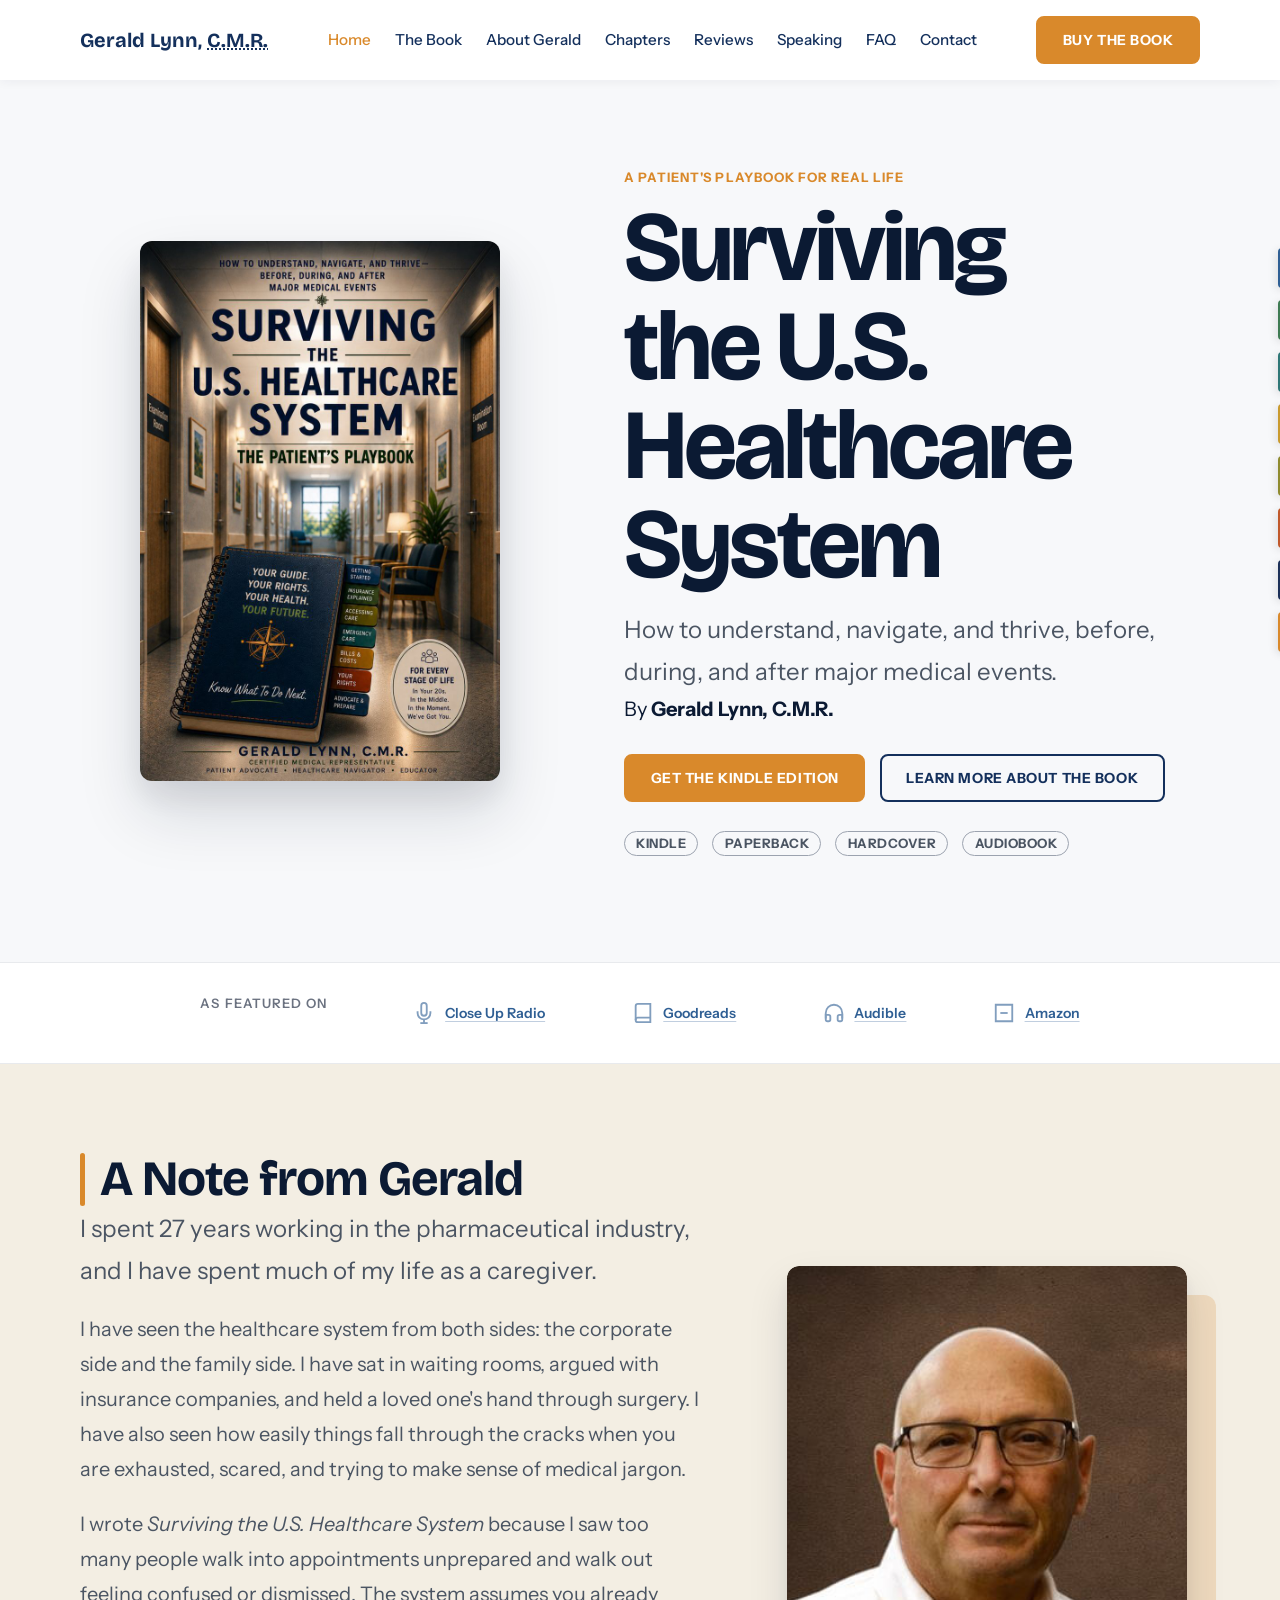
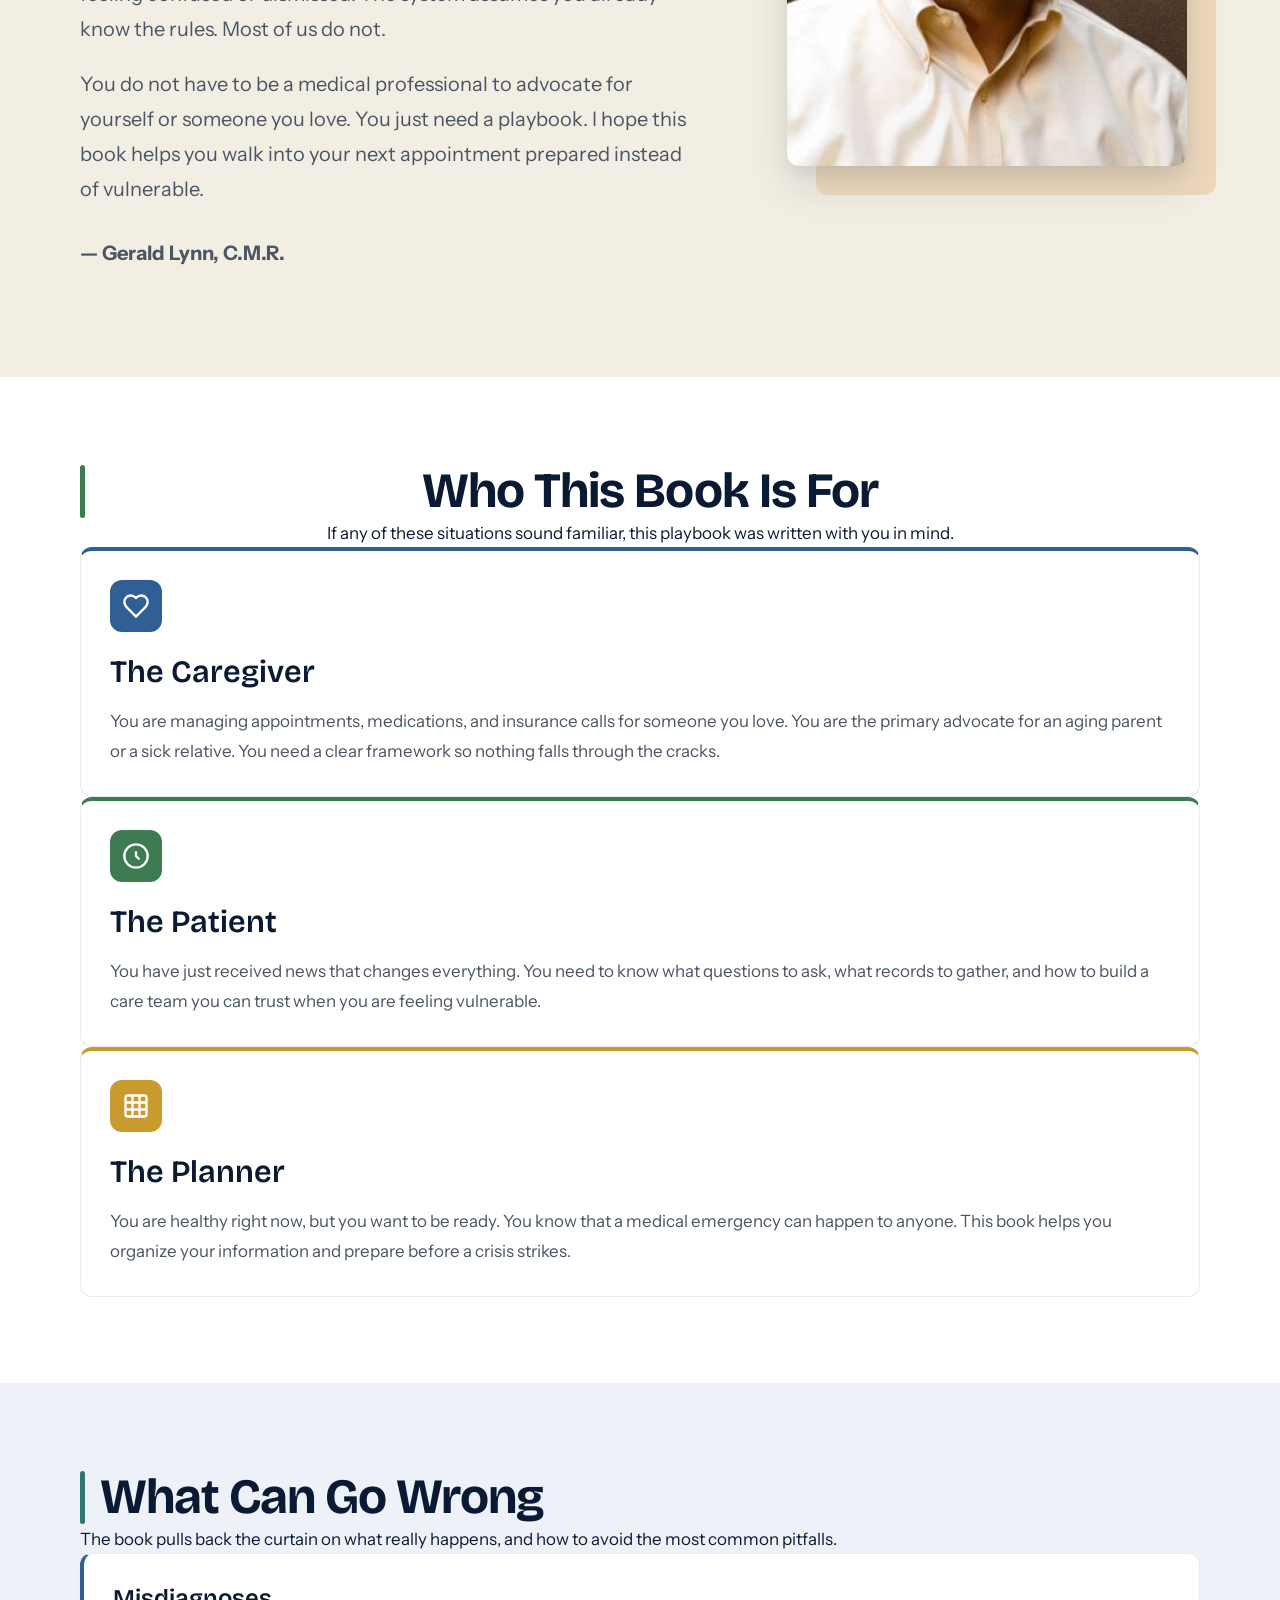
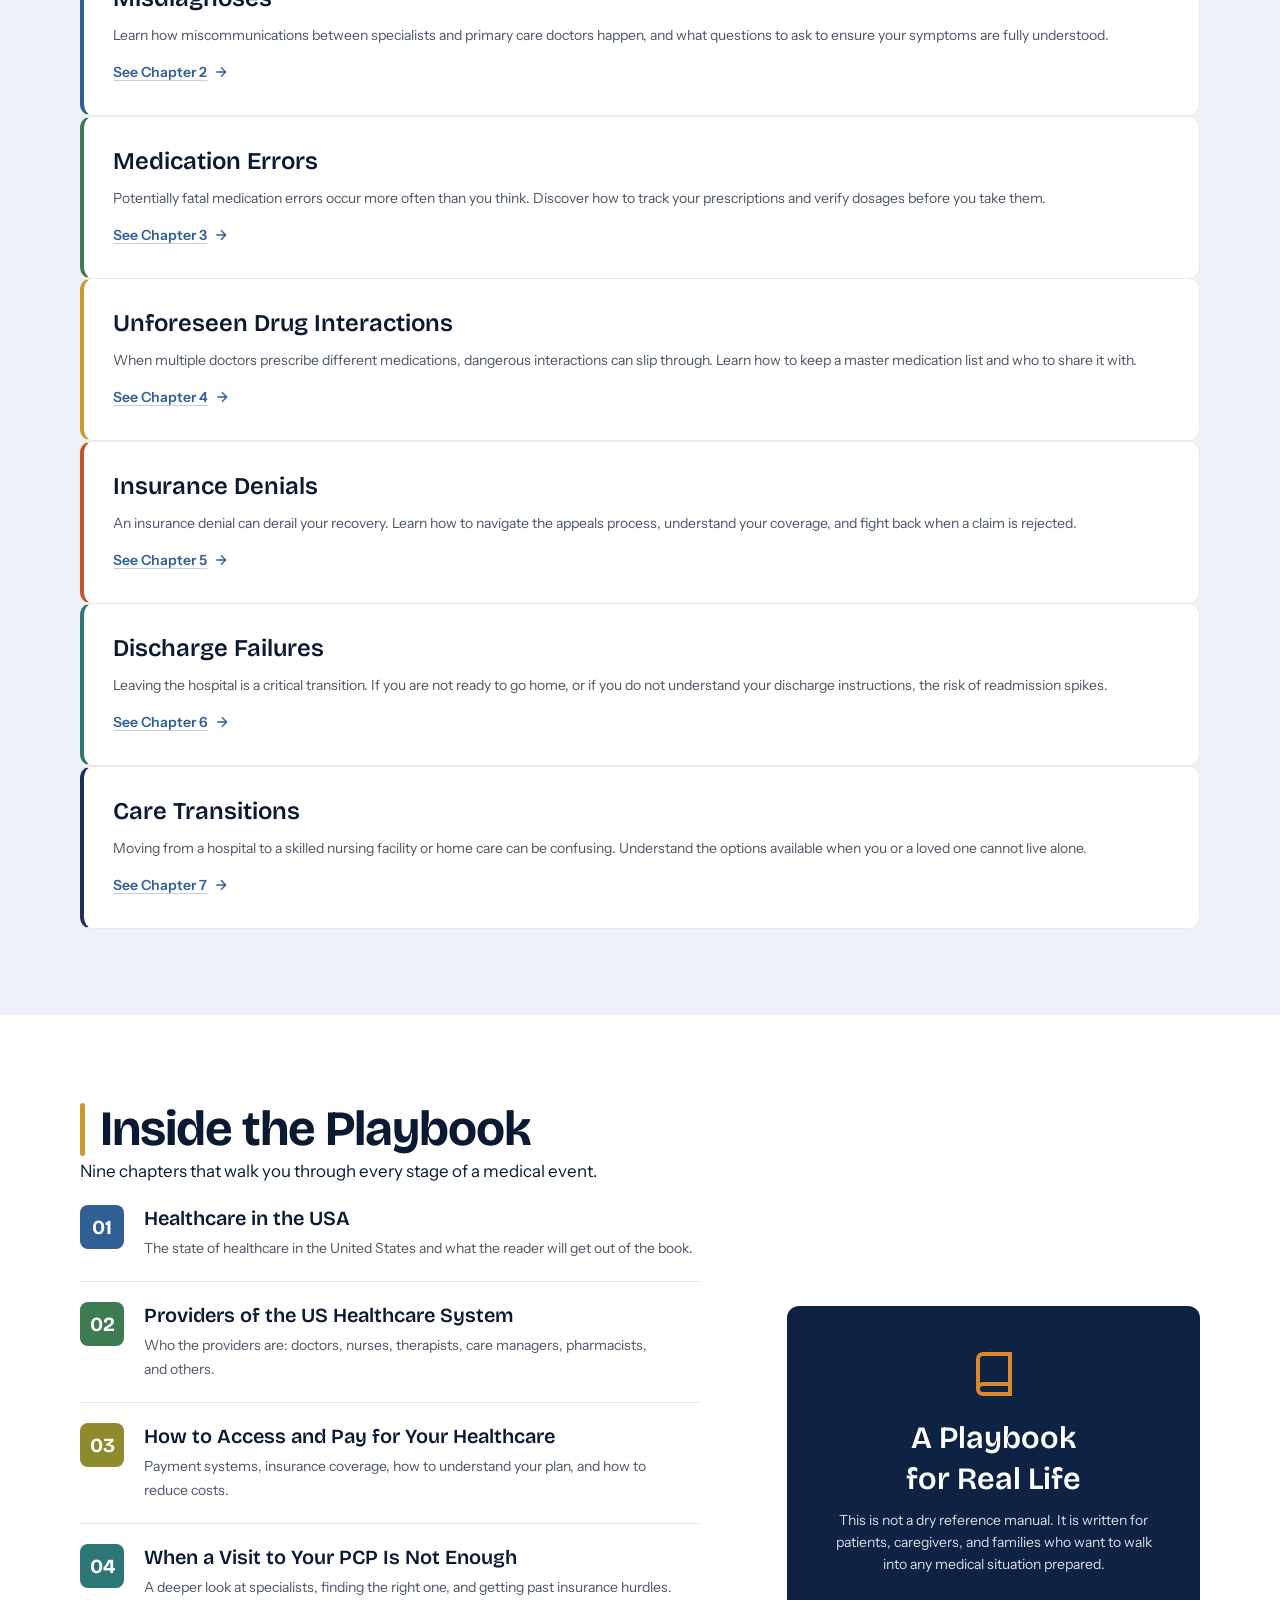
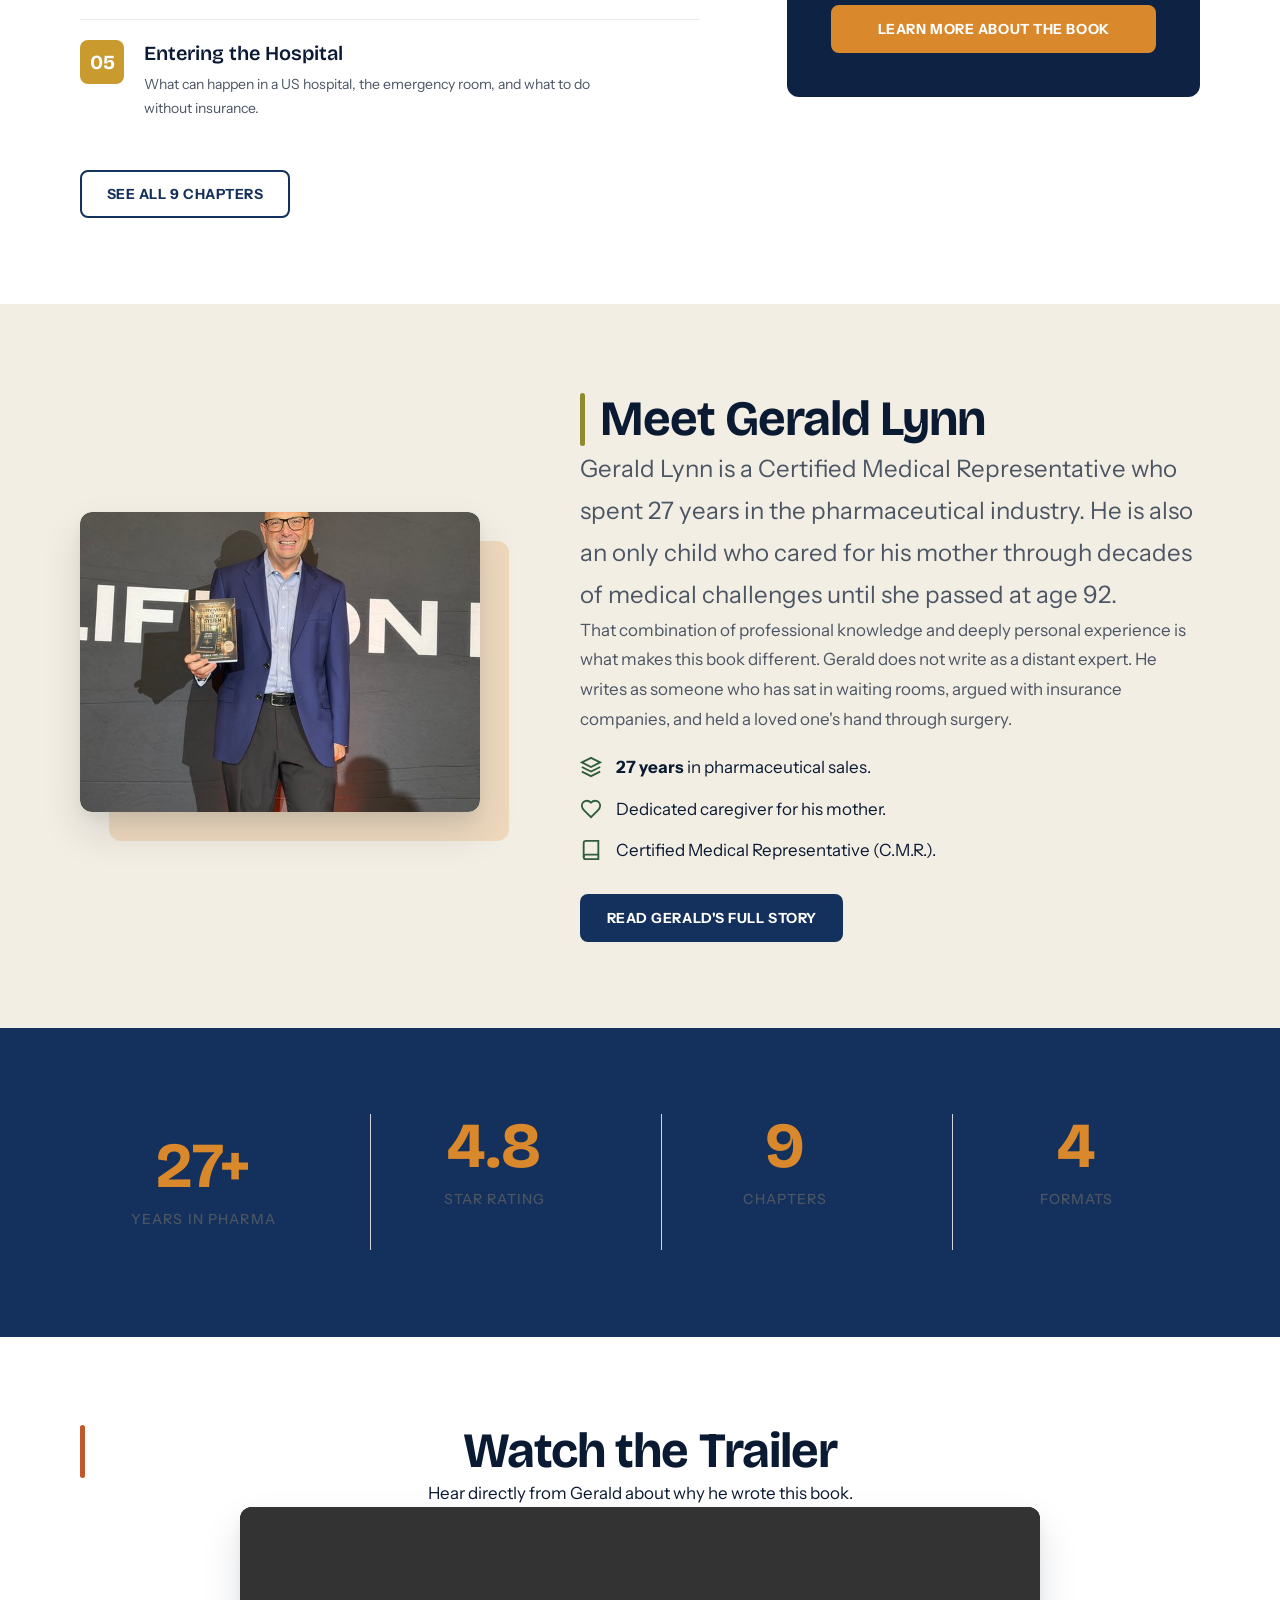
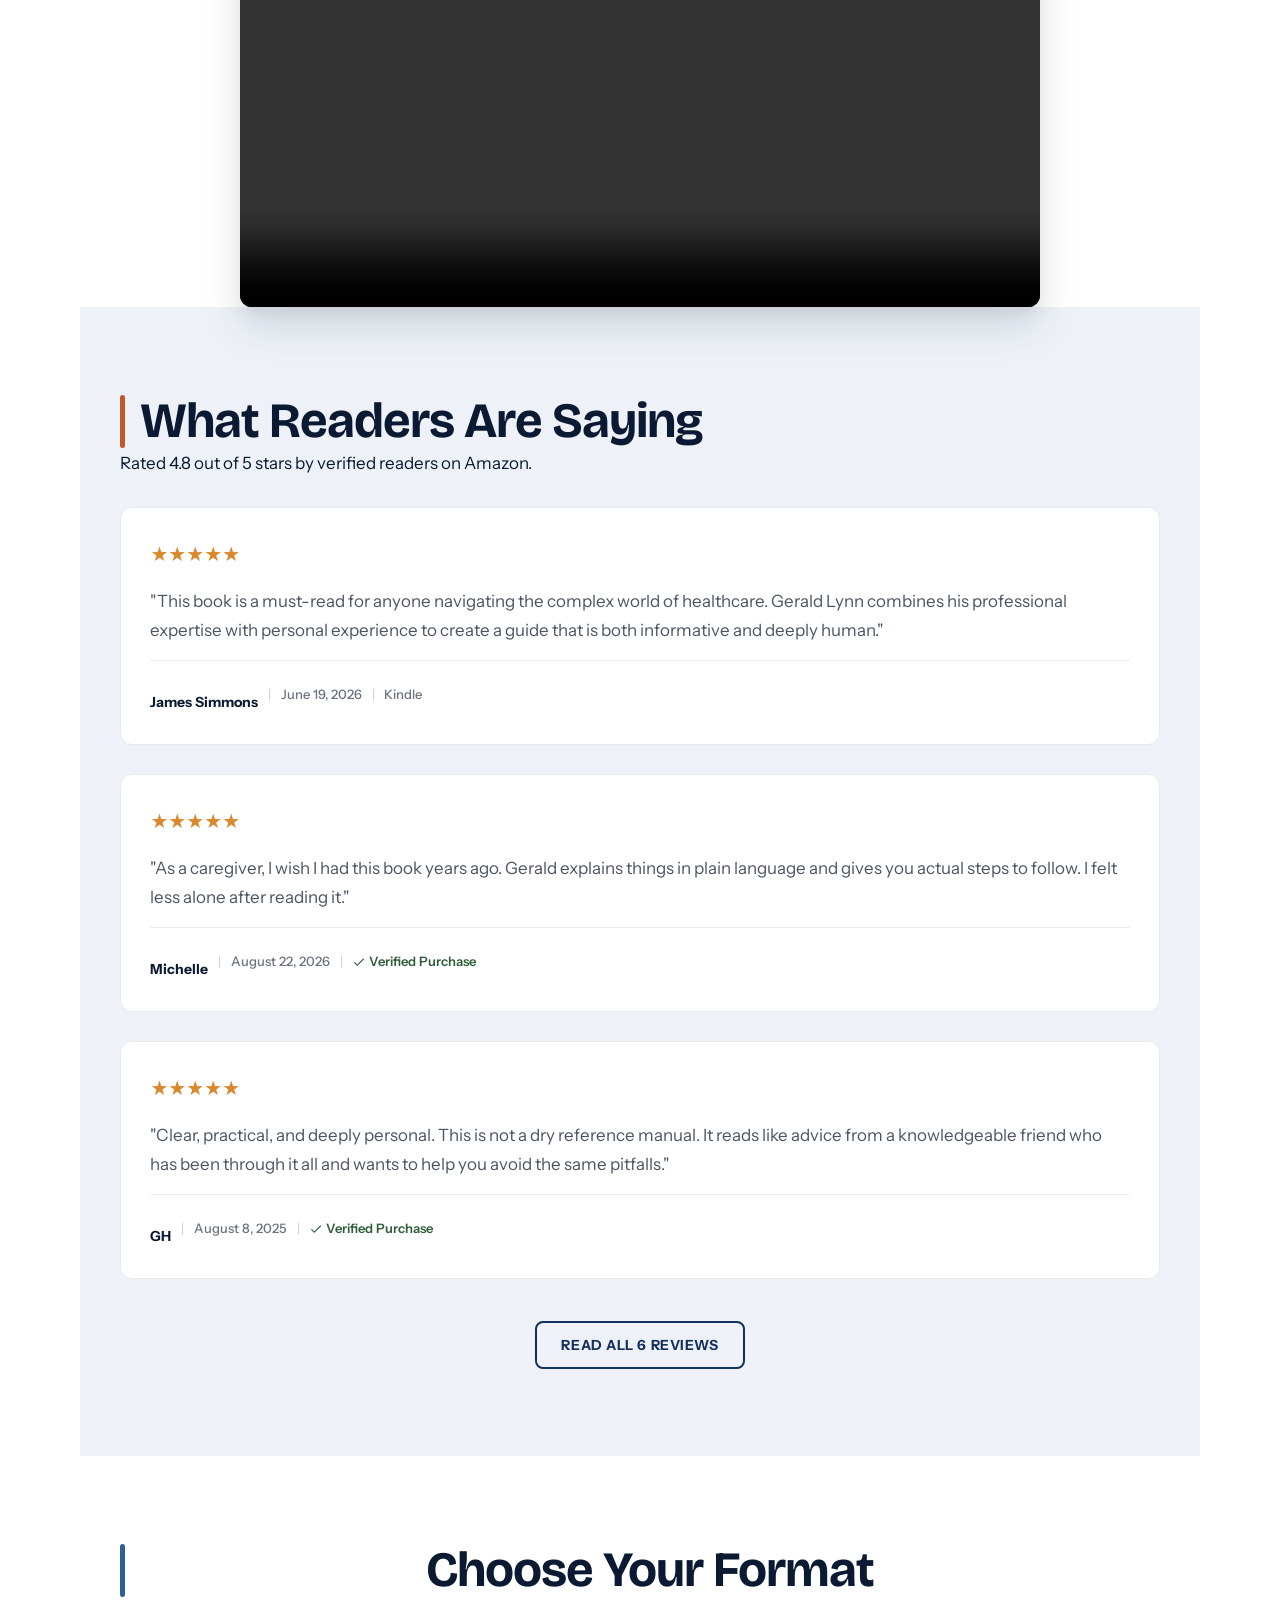
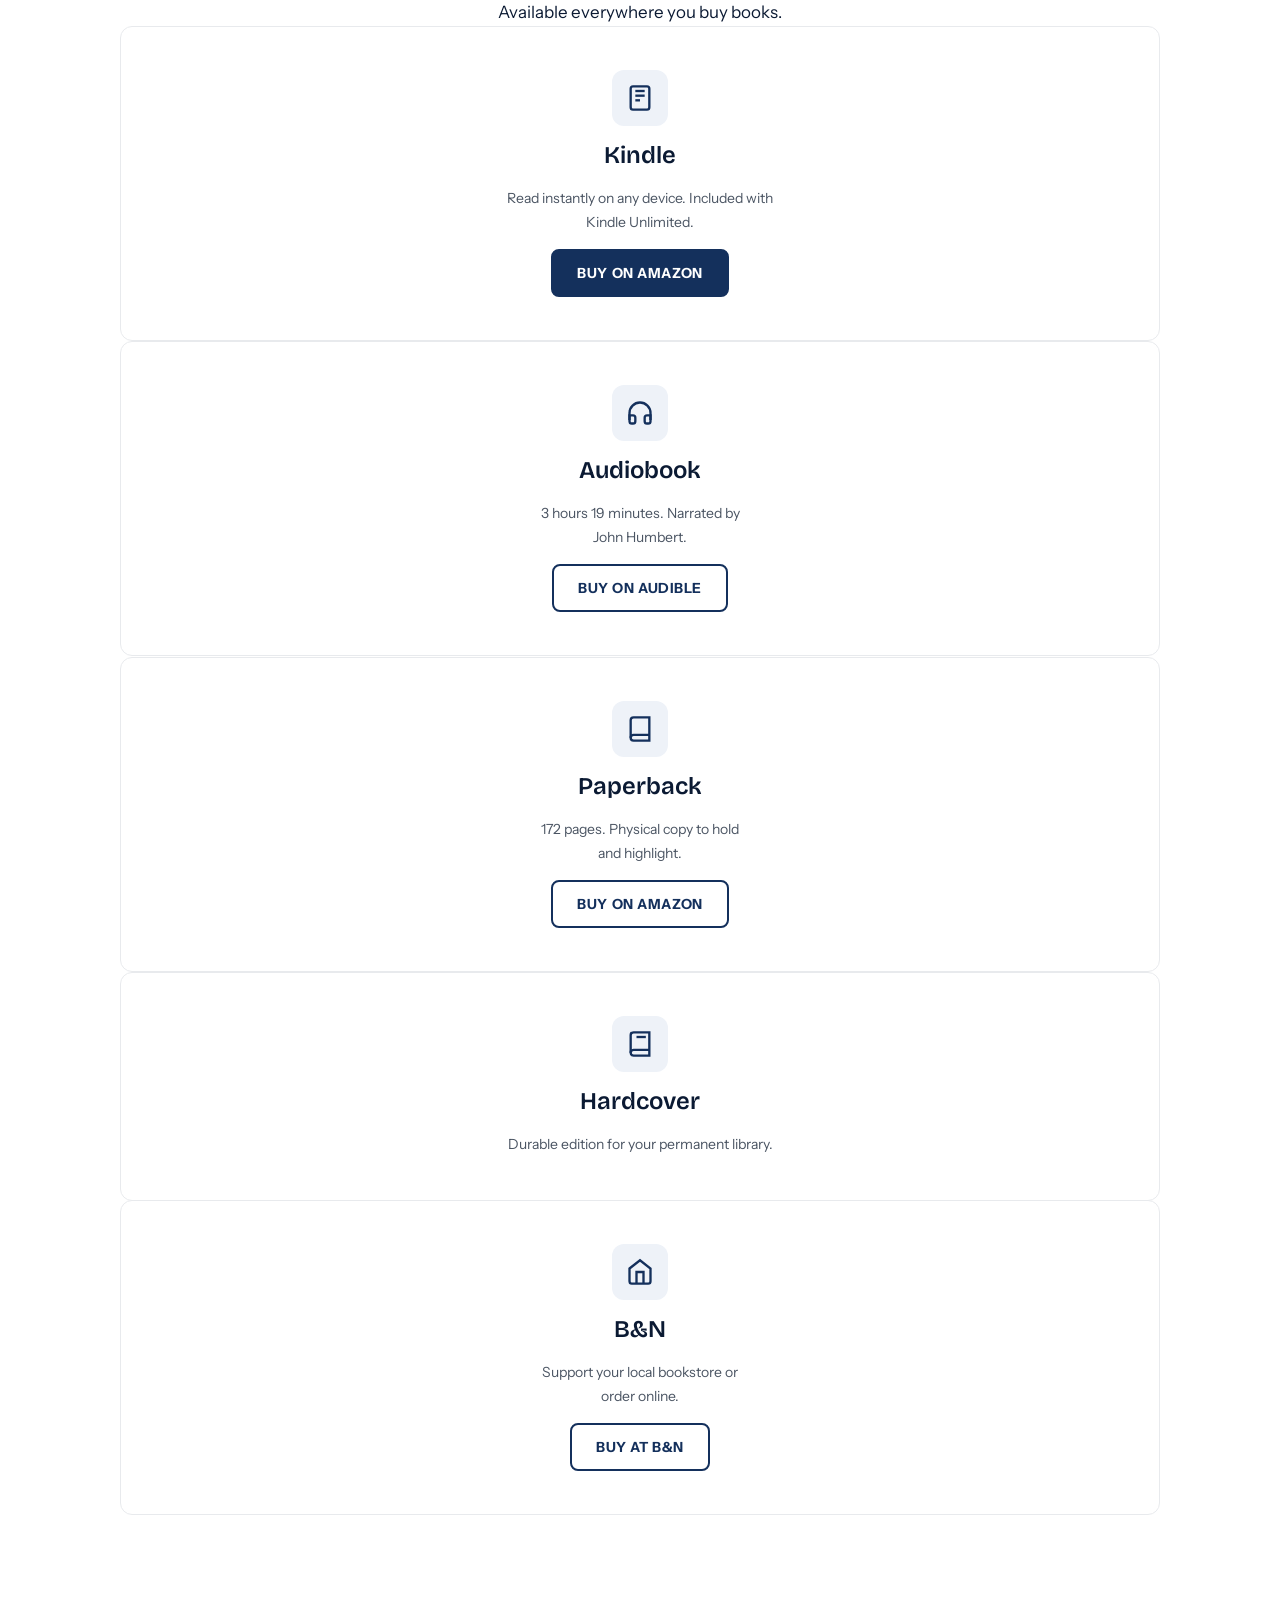
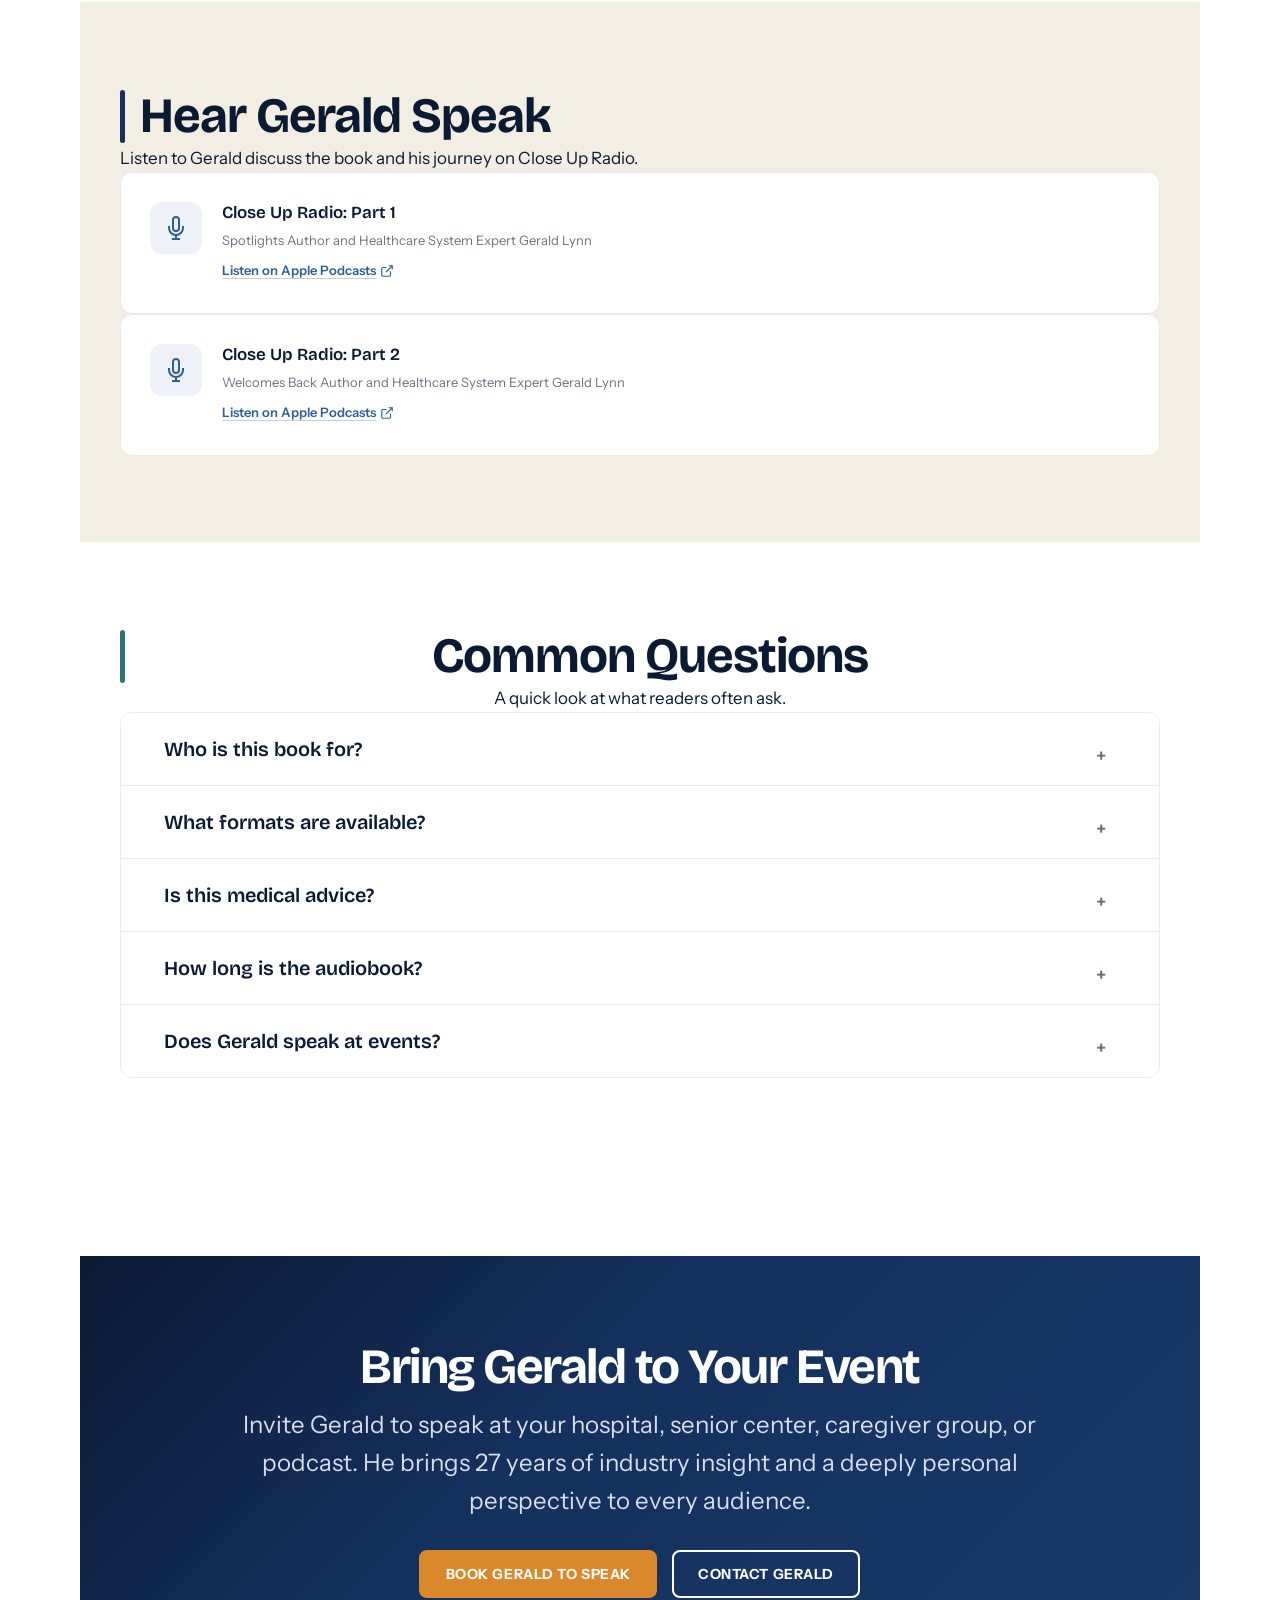
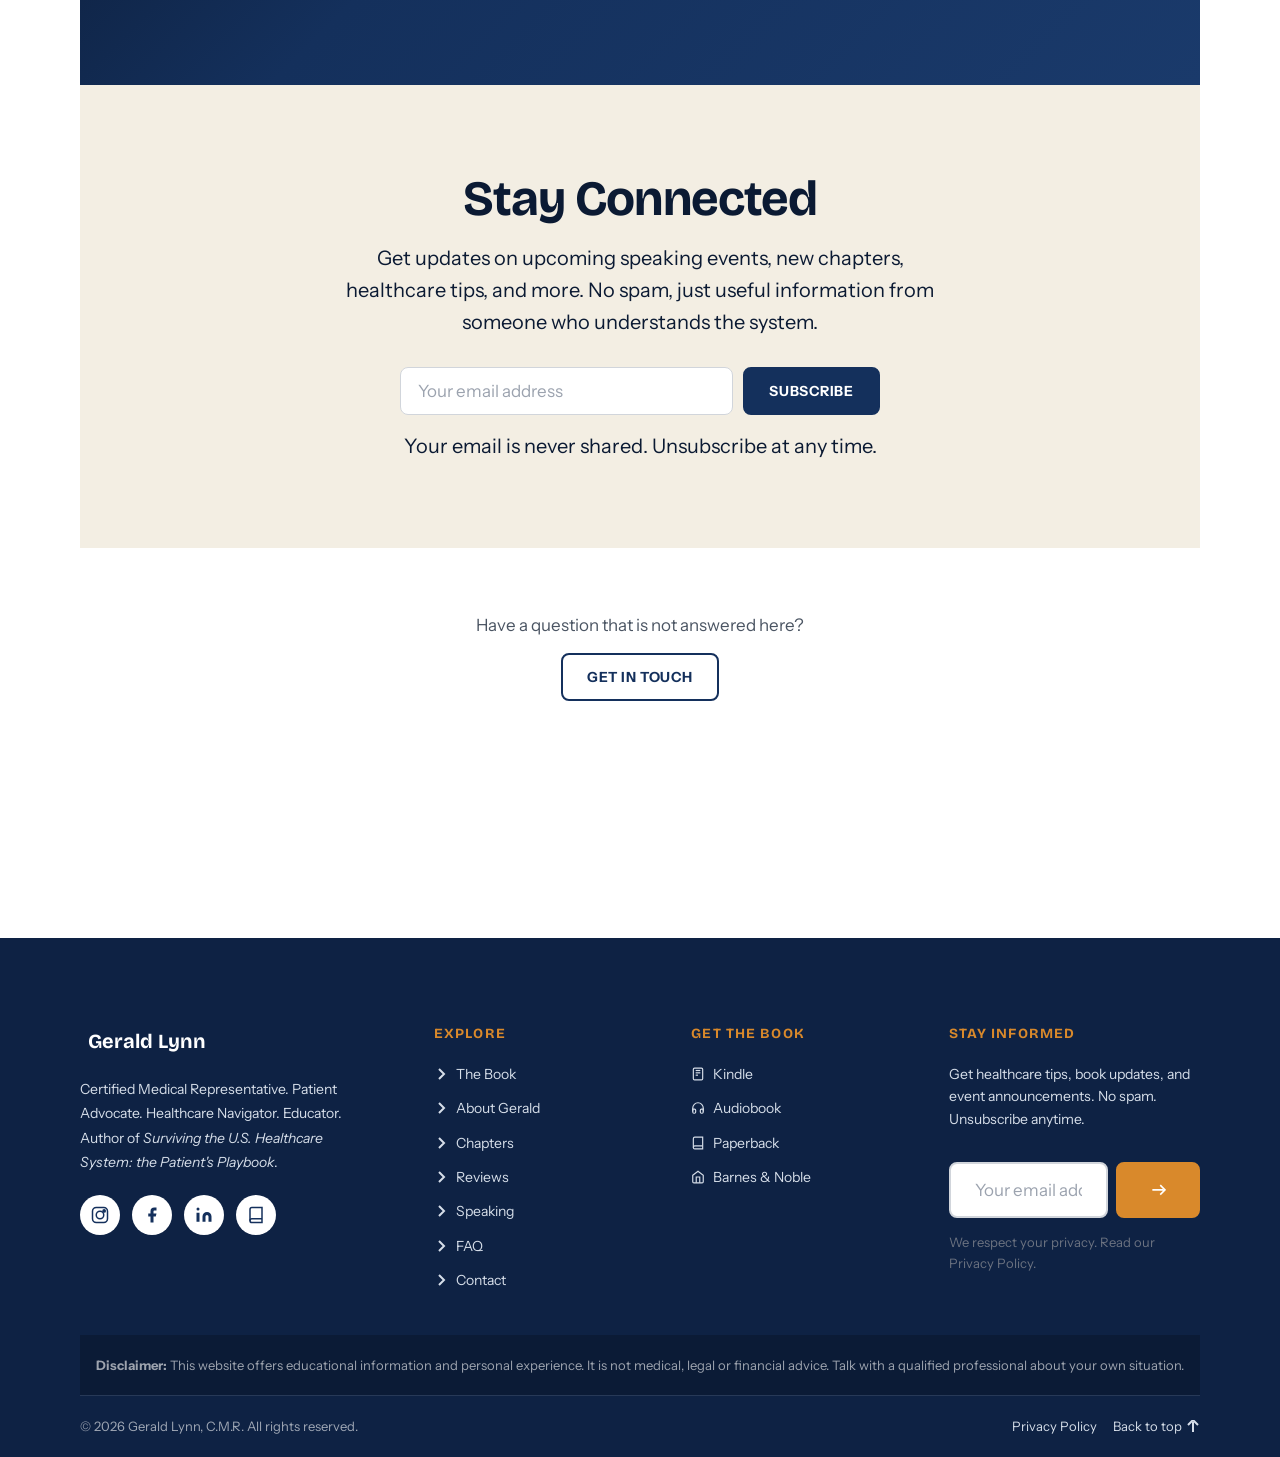
==== index.html @ d7d0b66f "Add files via upload" ====
<!DOCTYPE html>
<html lang="en" dir="ltr">
<head>
  <!-- ==================================================================
       Gerald Lynn, C.M.R. — Author Homepage
       Surviving the U.S. Healthcare System: the Patient's Playbook
       ================================================================== -->
  <meta charset="UTF-8">
  <meta name="viewport" content="width=device-width, initial-scale=1.0">
  <meta http-equiv="X-UA-Compatible" content="IE=edge">

  <!-- Primary Meta -->
  <title>Gerald Lynn, C.M.R. | Author of Surviving the U.S. Healthcare System</title>
  <meta name="description" content="Gerald Lynn draws on 27 years in pharmaceutical sales and a lifetime of caregiving to help patients and families understand, navigate, and thrive within the U.S. healthcare system.">
  <meta name="author" content="Gerald Lynn, C.M.R.">
  <meta name="robots" content="index, follow">
  <link rel="canonical" href="https://authorgeraldlynn.com/">

  <!-- Open Graph -->
  <meta property="og:type" content="website">
  <meta property="og:title" content="Gerald Lynn, C.M.R. | Author of Surviving the U.S. Healthcare System">
  <meta property="og:description" content="A patient's playbook for understanding, navigating, and thriving before, during, and after major medical events.">
  <meta property="og:url" content="https://authorgeraldlynn.com/">
  <meta property="og:site_name" content="Gerald Lynn, C.M.R.">
  <!-- TODO: Replace with actual OG image once Gerald provides one -->
  <meta property="og:image" content="https://authorgeraldlynn.com/assets/images/book-cover-front-800w.jpg">
  <meta property="og:image:width" content="800">
  <meta property="og:image:height" content="1200">
  <meta property="og:locale" content="en_US">

  <!-- Twitter Card -->
  <meta name="twitter:card" content="summary_large_image">
  <meta name="twitter:title" content="Gerald Lynn, C.M.R. | Surviving the U.S. Healthcare System">
  <meta name="twitter:description" content="A patient's playbook for understanding, navigating, and thriving before, during, and after major medical events.">
  <!-- TODO: Replace with actual Twitter image -->
  <meta name="twitter:image" content="https://authorgeraldlynn.com/assets/images/book-cover-front-800w.jpg">

  <!-- Favicon (TODO: Gerald to provide favicon files) -->
  <link rel="icon" href="/favicon.ico" sizes="any">
  <link rel="icon" href="/favicon.svg" type="image/svg+xml">
  <link rel="apple-touch-icon" href="/apple-touch-icon.png">

  <!-- Preconnect for Google Fonts -->
  <link rel="preconnect" href="https://fonts.googleapis.com">
  <link rel="preconnect" href="https://fonts.gstatic.com" crossorigin>

  <!-- Google Fonts: Bricolage Grotesque (headings) + Instrument Sans (body) -->
  <link
    href="https://fonts.googleapis.com/css2?family=Bricolage+Grotesque:wght@600;700&family=Instrument+Sans:wght@400;500;700&display=swap"
    rel="stylesheet"
  >

  <!-- Stylesheets -->
  <link rel="stylesheet" href="css/style.css">
  <link rel="stylesheet" href="css/header.css">
  <link rel="stylesheet" href="css/footer.css">
  <link rel="stylesheet" href="css/responsive.css">

  <!-- JSON-LD: Person -->
  <script type="application/ld+json">
  {
    "@context": "https://schema.org",
    "@type": "Person",
    "name": "Gerald Lynn",
    "honorificSuffix": "C.M.R.",
    "jobTitle": "Author and Certified Medical Representative",
    "description": "Gerald Lynn spent 27 years in pharmaceutical sales and served as the sole caregiver for his mother until she passed at age 92. He is the author of Surviving the U.S. Healthcare System: the Patient's Playbook.",
    "url": "https://authorgeraldlynn.com/",
    "sameAs": [
      "https://www.instagram.com/geraldlynn.author/",
      "https://www.facebook.com/p/Gerald-Lynn-61577333356109/",
      "https://www.linkedin.com/in/gerald-lynn-c-m-r-1866a930",
      "https://www.goodreads.com/author/show/60993565.Gerald_Lynn_C_M_R_"
    ]
  }
  </script>

  <!-- JSON-LD: Book -->
  <script type="application/ld+json">
  {
    "@context": "https://schema.org",
    "@type": "Book",
    "name": "Surviving the U.S. Healthcare System: the Patient's Playbook",
    "subtitle": "How to understand, navigate, and thrive, before, during, and after major medical events",
    "author": {
      "@type": "Person",
      "name": "Gerald Lynn, C.M.R."
    },
    "datePublished": "2025-10-23",
    "numberOfPages": 172,
    "bookFormat": [
      "https://schema.org/EBook",
      "https://schema.org/Paperback",
      "https://schema.org/Hardcover",
      "https://schema.org/AudiobookFormat"
    ],
    "publisher": {
      "@type": "Organization",
      "name": "Independently Published"
    },
    "inLanguage": "en-US",
    "url": "https://authorgeraldlynn.com/",
    "image": "https://authorgeraldlynn.com/assets/images/book-cover-front-800w.jpg",
    "offers": [
      {
        "@type": "Offer",
        "name": "Kindle Edition",
        "url": "https://www.amazon.com/dp/B0FXCZVW2J",
        "availability": "https://schema.org/InStock"
      },
      {
        "@type": "Offer",
        "name": "Paperback",
        "url": "https://www.amazon.com/dp/B0FXDBZVSS",
        "availability": "https://schema.org/InStock"
      },
      {
        "@type": "Offer",
        "name": "Audiobook",
        "url": "https://www.audible.com/pd/Surviving-the-US-Healthcare-System-Audiobook/B0GWP8TRR7",
        "availability": "https://schema.org/InStock"
      }
    ]
  }
  </script>
</head>

<body class="page-home">

  <!-- Skip to main content (accessibility) -->
  <a href="#main-content" class="skip-link">Skip to main content</a>

  <!-- Reading progress bar (hidden on home by default, but ready) -->
  <div class="reading-progress" aria-hidden="true"></div>

  <!-- ================================================================
       ANNOUNCEMENT BAR
       ================================================================ -->
  <div class="announcement-bar" role="banner">
    <div class="announcement-bar__inner">
      <span class="announcement-bar__badge">New</span>
      <span>The audiobook is here — 3 hours 19 minutes, narrated by John Humbert.</span>
      <a href="https://www.audible.com/pd/Surviving-the-US-Healthcare-System-Audiobook/B0GWP8TRR7" target="_blank" rel="noopener noreferrer">Listen on Audible</a>
      <span class="announcement-bar__badge" style="background-color: var(--tab-teal);">KU</span>
      <span>Also available on Kindle Unlimited.</span>
    </div>
    <button class="announcement-bar__close" aria-label="Dismiss announcement" type="button">
      <svg width="14" height="14" viewBox="0 0 14 14" fill="none" stroke="currentColor" stroke-width="2"><line x1="1" y1="1" x2="13" y2="13"/><line x1="13" y1="1" x2="1" y2="13"/></svg>
    </button>
  </div>

  <!-- ================================================================
       SITE HEADER (ROOT PAGE)
       ================================================================ -->
  <header class="site-header" role="banner">
    <div class="header__inner">

      <!-- Logo / Wordmark -->
      <a href="/" class="header__logo" aria-label="Gerald Lynn, C.M.R., homepage">
        <!-- TODO: Replace with actual logo image when Gerald provides one -->
        <span class="header__wordmark">Gerald Lynn, <abbr title="Certified Medical Representative">C.M.R.</abbr></span>
      </a>

      <!-- Main Navigation -->
      <nav class="nav" aria-label="Main navigation">
        <button class="nav__toggle" aria-expanded="false" aria-controls="nav-menu" aria-label="Open navigation menu" type="button">
          <span class="nav__toggle-bar"></span>
          <span class="nav__toggle-bar"></span>
          <span class="nav__toggle-bar"></span>
        </button>

        <ul class="nav__list" id="nav-menu" role="list">
          <li class="nav__item"><a href="/" class="nav__link nav__link--active" aria-current="page">Home</a></li>
          <li class="nav__item"><a href="about/" class="nav__link">The Book</a></li>
          <li class="nav__item"><a href="author/" class="nav__link">About Gerald</a></li>
          <li class="nav__item"><a href="chapters/" class="nav__link">Chapters</a></li>
          <li class="nav__item"><a href="reviews/" class="nav__link">Reviews</a></li>
          <li class="nav__item"><a href="speaking/" class="nav__link">Speaking</a></li>
          <li class="nav__item"><a href="faq/" class="nav__link">FAQ</a></li>
          <li class="nav__item"><a href="contact/" class="nav__link">Contact</a></li>
        </ul>
      </nav>

      <!-- Buy CTA (always visible in header) -->
      <a href="https://www.amazon.com/dp/B0FXCZVW2J" class="btn btn--gold btn--sm header__cta" data-config="kindleUrl">
        Buy the Book
      </a>

    </div>
  </header>

  <!-- Mobile Menu Overlay -->
  <div class="mobile-menu-overlay" aria-hidden="true"></div>

  <!-- Mobile Menu Panel -->
  <nav class="mobile-menu" id="mobile-menu" aria-label="Mobile navigation" aria-hidden="true">
    <div class="mobile-menu__header">
      <span class="mobile-menu__logo">Gerald Lynn</span>
      <button class="mobile-menu__close" aria-label="Close menu">
        <svg viewBox="0 0 24 24" width="24" height="24"><line x1="4" y1="4" x2="20" y2="20" stroke="currentColor" stroke-width="2"/><line x1="20" y1="4" x2="4" y2="20" stroke="currentColor" stroke-width="2"/></svg>
      </button>
    </div>
    <div class="mobile-menu__nav">
      <a href="/" class="mobile-nav-link">
        <span class="mobile-nav-link__dot" style="background-color: var(--tab-blue);" aria-hidden="true"></span> Home
      </a>
      <a href="about/" class="mobile-nav-link">
        <span class="mobile-nav-link__dot" style="background-color: var(--tab-green);" aria-hidden="true"></span> The Book
      </a>
      <a href="author/" class="mobile-nav-link">
        <span class="mobile-nav-link__dot" style="background-color: var(--tab-olive);" aria-hidden="true"></span> About Gerald
      </a>
      <a href="chapters/" class="mobile-nav-link">
        <span class="mobile-nav-link__dot" style="background-color: var(--tab-teal);" aria-hidden="true"></span> Chapters
      </a>
      <a href="reviews/" class="mobile-nav-link">
        <span class="mobile-nav-link__dot" style="background-color: var(--tab-mustard);" aria-hidden="true"></span> Reviews
      </a>
      <a href="speaking/" class="mobile-nav-link">
        <span class="mobile-nav-link__dot" style="background-color: var(--tab-orange);" aria-hidden="true"></span> Speaking
      </a>
      <a href="faq/" class="mobile-nav-link">
        <span class="mobile-nav-link__dot" style="background-color: var(--tab-navy);" aria-hidden="true"></span> FAQ
      </a>
      <a href="contact/" class="mobile-nav-link">
        <span class="mobile-nav-link__dot" style="background-color: var(--gold);" aria-hidden="true"></span> Contact
      </a>
    </div>
    <div class="mobile-menu__cta">
      <a href="https://www.amazon.com/dp/B0FXCZVW2J" class="btn btn--gold" style="width: 100%;">Buy the Book</a>
    </div>
    <div class="mobile-menu__social">
      <a href="https://www.instagram.com/geraldlynn.author/" target="_blank" rel="noopener noreferrer" class="social-icon" aria-label="Instagram">
        <svg viewBox="0 0 24 24" fill="none" stroke="currentColor" stroke-width="2"><rect x="2" y="2" width="20" height="20" rx="5"/><circle cx="12" cy="12" r="5"/><circle cx="17.5" cy="6.5" r="1.5" fill="currentColor"/></svg>
      </a>
      <a href="https://www.facebook.com/p/Gerald-Lynn-61577333356109/" target="_blank" rel="noopener noreferrer" class="social-icon" aria-label="Facebook">
        <svg viewBox="0 0 24 24" fill="currentColor"><path d="M18 2h-3a5 5 0 0 0-5 5v3H7v4h3v8h4v-8h3l1-4h-4V7a1 1 0 0 1 1-1h3z"/></svg>
      </a>
      <a href="https://www.linkedin.com/in/gerald-lynn-c-m-r-1866a930" target="_blank" rel="noopener noreferrer" class="social-icon" aria-label="LinkedIn">
        <svg viewBox="0 0 24 24" fill="currentColor"><path d="M16 8a6 6 0 0 1 6 6v7h-4v-7a2 2 0 0 0-4 0v7h-4v-7a6 6 0 0 1 6-6z"/><rect x="2" y="9" width="4" height="12"/><circle cx="4" cy="4" r="2"/></svg>
      </a>
      <a href="https://www.goodreads.com/author/show/60993565.Gerald_Lynn_C_M_R_" target="_blank" rel="noopener noreferrer" class="social-icon" aria-label="Goodreads">
        <svg viewBox="0 0 24 24" fill="none" stroke="currentColor" stroke-width="2"><path d="M4 19.5A2.5 2.5 0 0 1 6.5 17H20"/><path d="M6.5 2H20v20H6.5A2.5 2.5 0 0 1 4 19.5v-15A2.5 2.5 0 0 1 6.5 2z"/></svg>
      </a>
    </div>
    <div class="mobile-menu__footer">
      <p>&copy; <span class="js-year">2025</span> Gerald Lynn. All rights reserved.</p>
    </div>
  </nav>

  <!-- Tab Rail (desktop only, right edge) -->
  <div class="tab-rail" aria-label="Page sections" role="navigation">
    <a href="#hero" class="tab-rail__item is-active">
      <span class="tab-rail__label">Welcome</span>
      <span class="tab-rail__tab tab-rail__tab--blue" aria-hidden="true"></span>
    </a>
    <a href="#who-its-for" class="tab-rail__item">
      <span class="tab-rail__label">Who It's For</span>
      <span class="tab-rail__tab tab-rail__tab--green" aria-hidden="true"></span>
    </a>
    <a href="#what-can-go-wrong" class="tab-rail__item">
      <span class="tab-rail__label">What Can Go Wrong</span>
      <span class="tab-rail__tab tab-rail__tab--teal" aria-hidden="true"></span>
    </a>
    <a href="#inside-the-playbook" class="tab-rail__item">
      <span class="tab-rail__label">Chapters</span>
      <span class="tab-rail__tab tab-rail__tab--mustard" aria-hidden="true"></span>
    </a>
    <a href="#about-gerald" class="tab-rail__item">
      <span class="tab-rail__label">About Gerald</span>
      <span class="tab-rail__tab tab-rail__tab--olive" aria-hidden="true"></span>
    </a>
    <a href="#reviews" class="tab-rail__item">
      <span class="tab-rail__label">Reviews</span>
      <span class="tab-rail__tab tab-rail__tab--orange" aria-hidden="true"></span>
    </a>
    <a href="#formats" class="tab-rail__item">
      <span class="tab-rail__label">Buy</span>
      <span class="tab-rail__tab tab-rail__tab--navy" aria-hidden="true"></span>
    </a>
    <a href="#newsletter" class="tab-rail__item">
      <span class="tab-rail__label">Subscribe</span>
      <span class="tab-rail__tab tab-rail__tab--gold" aria-hidden="true"></span>
    </a>
  </div>

  <!-- ================================================================
       MAIN CONTENT
       ================================================================ -->
  <main id="main-content" tabindex="-1">

    <!-- ==============================================================
         SECTION 1: HERO
         ============================================================== -->
    <section class="hero" id="hero" aria-labelledby="hero-heading">
      <div class="container hero__inner">
        
        <!-- Book Cover -->
        <div class="hero__book reveal" data-load-order="1">
          <img
            src="/assets/images/book-cover-front-800w.jpg"
            alt="Cover of Surviving the U.S. Healthcare System: the Patient's Playbook by Gerald Lynn, C.M.R."
            width="800"
            height="1200"
            loading="eager"
            class="book-cover hero__cover-img"
            fetchpriority="high"
          >
        </div>

        <!-- Hero Text -->
        <div class="hero__text reveal" data-load-order="2">
          <p class="overline">A Patient's Playbook for Real Life</p>
          <h1 id="hero-heading" class="display hero__title">
            Surviving the U.S. Healthcare System
          </h1>
          <p class="subtitle hero__subtitle">
            How to understand, navigate, and thrive, before, during, and after major medical events.
          </p>
          <p class="hero__byline">
            By <strong>Gerald Lynn, C.M.R.</strong>
          </p>

          <!-- Hero CTAs -->
          <div class="btn-group hero__actions">
            <a href="https://www.amazon.com/dp/B0FXCZVW2J" class="btn btn--gold btn--lg btn-magnetic" data-config="kindleUrl">
              Get the Kindle Edition
            </a>
            <a href="about/" class="btn btn--outline btn--lg">
              Learn More About the Book
            </a>
          </div>

          <!-- Format badges -->
          <ul class="hero__formats" aria-label="Available formats">
            <li class="badge badge-outline">Kindle</li>
            <li class="badge badge-outline">Paperback</li>
            <li class="badge badge-outline">Hardcover</li>
            <li class="badge badge-outline">Audiobook</li>
          </ul>
        </div>

      </div>
    </section>

    <!-- ==============================================================
         SECTION 2: SOCIAL PROOF / TRUST STRIP
         ============================================================== -->
    <section class="trust-strip" aria-label="Featured on">
      <div class="container trust-strip__inner">
        <span class="trust-strip__label">As featured on</span>
        <a href="https://podcasts.apple.com/us/podcast/part-1-close-up-radio-spotlights-author-and/id1785721253?i=1000750425249" target="_blank" rel="noopener noreferrer" class="trust-strip__item">
          <svg viewBox="0 0 24 24" fill="none" stroke="currentColor" stroke-width="2"><path d="M12 1a3 3 0 0 0-3 3v8a3 3 0 0 0 6 0V4a3 3 0 0 0-3-3z"/><path d="M19 10v2a7 7 0 0 1-14 0v-2"/><line x1="12" y1="19" x2="12" y2="23"/><line x1="8" y1="23" x2="16" y2="23"/></svg>
          Close Up Radio
        </a>
        <a href="https://www.goodreads.com/author/show/60993565.Gerald_Lynn_C_M_R_" target="_blank" rel="noopener noreferrer" class="trust-strip__item">
          <svg viewBox="0 0 24 24" fill="none" stroke="currentColor" stroke-width="2"><path d="M4 19.5A2.5 2.5 0 0 1 6.5 17H20"/><path d="M6.5 2H20v20H6.5A2.5 2.5 0 0 1 4 19.5v-15A2.5 2.5 0 0 1 6.5 2z"/></svg>
          Goodreads
        </a>
        <a href="https://www.audible.com/pd/Surviving-the-US-Healthcare-System-Audiobook/B0GWP8TRR7" target="_blank" rel="noopener noreferrer" class="trust-strip__item">
          <svg viewBox="0 0 24 24" fill="none" stroke="currentColor" stroke-width="2"><path d="M3 18v-6a9 9 0 0 1 18 0v6"/><path d="M21 19a2 2 0 0 1-2 2h-1a2 2 0 0 1-2-2v-3a2 2 0 0 1 2-2h3v5z"/><path d="M3 19a2 2 0 0 0 2 2h1a2 2 0 0 0 2-2v-3a2 2 0 0 0-2-2H3v5z"/></svg>
          Audible
        </a>
        <a href="https://www.amazon.com/dp/B0FXCZVW2J" target="_blank" rel="noopener noreferrer" class="trust-strip__item">
          <svg viewBox="0 0 24 24" fill="none" stroke="currentColor" stroke-width="2"><path d="M3 3h18v18H3z"/><path d="M8 12h8"/></svg>
          Amazon
        </a>
      </div>
    </section>

    <!-- ==============================================================
         SECTION 3: WELCOME LETTER
         ============================================================== -->
    <section class="section section--cream" id="welcome" aria-labelledby="welcome-heading">
      <div class="container">
        <div class="grid-60-40">
          
          <div class="reveal reveal-left">
            <div class="tab-heading tab-heading--gold">
              <h2 id="welcome-heading" class="section__title">A Note from Gerald</h2>
            </div>
            
            <div class="prose">
              <!--  -->
              <p class="lead">I spent 27 years working in the pharmaceutical industry, and I have spent much of my life as a caregiver.</p>
              <p>I have seen the healthcare system from both sides: the corporate side and the family side. I have sat in waiting rooms, argued with insurance companies, and held a loved one's hand through surgery. I have also seen how easily things fall through the cracks when you are exhausted, scared, and trying to make sense of medical jargon.</p>
              <p>I wrote <em>Surviving the U.S. Healthcare System</em> because I saw too many people walk into appointments unprepared and walk out feeling confused or dismissed. The system assumes you already know the rules. Most of us do not.</p>
              <p>You do not have to be a medical professional to advocate for yourself or someone you love. You just need a playbook. I hope this book helps you walk into your next appointment prepared instead of vulnerable.</p>
              <p style="margin-top: var(--sp-lg); font-weight: 700;">— Gerald Lynn, C.M.R.</p>
              <p style="font-size: var(--fs-sm); color: var(--text-muted); font-style: italic; margin-top: var(--sp-md);">
                
              </p>
            </div>
          </div>

          <div class="reveal reveal-right">
            <div class="img-frame img-frame--right">
              <div class="img-frame__accent"></div>
              <div class="img-frame__image">
                <img src="/assets/images/gerald-lynn-studio-portrait-400w.jpg" alt="Gerald Lynn, C.M.R." loading="lazy" width="400" height="500" style="aspect-ratio: 4/5; object-fit: cover;">
              </div>
            </div>
          </div>

        </div>
      </div>
    </section>

    <!-- ==============================================================
         SECTION 4: WHO THIS BOOK IS FOR
         ============================================================== -->
    <section class="section" id="who-its-for" aria-labelledby="audience-heading">
      <div class="container">
        
        <div class="section__header text-center reveal">
          <div class="tab-heading tab-heading--green" style="justify-content: center;">
            <h2 id="audience-heading" class="section__title">Who This Book Is For</h2>
          </div>
          <p class="section__subtitle">If any of these situations sound familiar, this playbook was written with you in mind.</p>
        </div>

        <div class="grid-3" data-stagger-children>
          
          <!-- Card 1 -->
          <div class="card card-tab card-tab--blue reveal" data-stagger="0">
            <div class="card-body">
              <div class="feature-card__icon" style="background-color: var(--tab-blue);">
                <svg viewBox="0 0 24 24" fill="none" stroke="currentColor" stroke-width="2"><path d="M19 14c1.49-1.46 3-3.21 3-5.5A5.5 5.5 0 0 0 16.5 3c-1.76 0-3 .5-4.5 2-1.5-1.5-2.74-2-4.5-2A5.5 5.5 0 0 0 2 8.5c0 2.3 1.5 4.05 3 5.5l7 7Z"/></svg>
              </div>
              <h3 class="h4" style="margin-bottom: var(--sp-sm);">The Caregiver</h3>
              <p class="text-secondary" style="line-height: var(--lh-relaxed);">
                You are managing appointments, medications, and insurance calls for someone you love. You are the primary advocate for an aging parent or a sick relative. You need a clear framework so nothing falls through the cracks.
              </p>
            </div>
          </div>

          <!-- Card 2 -->
          <div class="card card-tab card-tab--green reveal" data-stagger="1">
            <div class="card-body">
              <div class="feature-card__icon" style="background-color: var(--tab-green);">
                <svg viewBox="0 0 24 24" fill="none" stroke="currentColor" stroke-width="2"><circle cx="12" cy="12" r="10"/><path d="M12 8v4l3 3"/></svg>
              </div>
              <h3 class="h4" style="margin-bottom: var(--sp-sm);">The Patient</h3>
              <p class="text-secondary" style="line-height: var(--lh-relaxed);">
                You have just received news that changes everything. You need to know what questions to ask, what records to gather, and how to build a care team you can trust when you are feeling vulnerable.
              </p>
            </div>
          </div>

          <!-- Card 3 -->
          <div class="card card-tab card-tab--mustard reveal" data-stagger="2">
            <div class="card-body">
              <div class="feature-card__icon" style="background-color: var(--tab-mustard);">
                <svg viewBox="0 0 24 24" fill="none" stroke="currentColor" stroke-width="2"><rect x="3" y="3" width="18" height="18" rx="2"/><path d="M9 3v18M15 3v18M3 9h18M3 15h18"/></svg>
              </div>
              <h3 class="h4" style="margin-bottom: var(--sp-sm);">The Planner</h3>
              <p class="text-secondary" style="line-height: var(--lh-relaxed);">
                You are healthy right now, but you want to be ready. You know that a medical emergency can happen to anyone. This book helps you organize your information and prepare before a crisis strikes.
              </p>
            </div>
          </div>

        </div>
      </div>
    </section>

    <!-- ==============================================================
         SECTION 5: WHAT CAN GO WRONG
         ============================================================== -->
    <section class="section section--ice" id="what-can-go-wrong" aria-labelledby="wrong-heading">
      <div class="container">
        
        <div class="section__header reveal">
          <div class="tab-heading tab-heading--teal">
            <h2 id="wrong-heading" class="section__title">What Can Go Wrong</h2>
          </div>
          <p class="section__subtitle">The book pulls back the curtain on what really happens, and how to avoid the most common pitfalls.</p>
        </div>

        <div class="grid-2" data-stagger-children>
          
          <div class="panel reveal" data-stagger="0" style="border-left: 4px solid var(--tab-blue);">
            <h3 class="h5" style="margin-bottom: var(--sp-xs);">Misdiagnoses</h3>
            <p class="text-sm text-secondary">Learn how miscommunications between specialists and primary care doctors happen, and what questions to ask to ensure your symptoms are fully understood.</p>
            <a href="chapters/#chapter-2" class="arrow-link" style="margin-top: var(--sp-sm);">See Chapter 2 <svg viewBox="0 0 24 24" fill="none" stroke="currentColor" stroke-width="2"><path d="M5 12h14M12 5l7 7-7 7"/></svg></a>
          </div>

          <div class="panel reveal" data-stagger="1" style="border-left: 4px solid var(--tab-green);">
            <h3 class="h5" style="margin-bottom: var(--sp-xs);">Medication Errors</h3>
            <p class="text-sm text-secondary">Potentially fatal medication errors occur more often than you think. Discover how to track your prescriptions and verify dosages before you take them.</p>
            <a href="chapters/#chapter-3" class="arrow-link" style="margin-top: var(--sp-sm);">See Chapter 3 <svg viewBox="0 0 24 24" fill="none" stroke="currentColor" stroke-width="2"><path d="M5 12h14M12 5l7 7-7 7"/></svg></a>
          </div>

          <div class="panel reveal" data-stagger="2" style="border-left: 4px solid var(--tab-mustard);">
            <h3 class="h5" style="margin-bottom: var(--sp-xs);">Unforeseen Drug Interactions</h3>
            <p class="text-sm text-secondary">When multiple doctors prescribe different medications, dangerous interactions can slip through. Learn how to keep a master medication list and who to share it with.</p>
            <a href="chapters/#chapter-4" class="arrow-link" style="margin-top: var(--sp-sm);">See Chapter 4 <svg viewBox="0 0 24 24" fill="none" stroke="currentColor" stroke-width="2"><path d="M5 12h14M12 5l7 7-7 7"/></svg></a>
          </div>

          <div class="panel reveal" data-stagger="3" style="border-left: 4px solid var(--tab-orange);">
            <h3 class="h5" style="margin-bottom: var(--sp-xs);">Insurance Denials</h3>
            <p class="text-sm text-secondary">An insurance denial can derail your recovery. Learn how to navigate the appeals process, understand your coverage, and fight back when a claim is rejected.</p>
            <a href="chapters/#chapter-5" class="arrow-link" style="margin-top: var(--sp-sm);">See Chapter 5 <svg viewBox="0 0 24 24" fill="none" stroke="currentColor" stroke-width="2"><path d="M5 12h14M12 5l7 7-7 7"/></svg></a>
          </div>

          <div class="panel reveal" data-stagger="4" style="border-left: 4px solid var(--tab-teal);">
            <h3 class="h5" style="margin-bottom: var(--sp-xs);">Discharge Failures</h3>
            <p class="text-sm text-secondary">Leaving the hospital is a critical transition. If you are not ready to go home, or if you do not understand your discharge instructions, the risk of readmission spikes.</p>
            <a href="chapters/#chapter-6" class="arrow-link" style="margin-top: var(--sp-sm);">See Chapter 6 <svg viewBox="0 0 24 24" fill="none" stroke="currentColor" stroke-width="2"><path d="M5 12h14M12 5l7 7-7 7"/></svg></a>
          </div>

          <div class="panel reveal" data-stagger="5" style="border-left: 4px solid var(--tab-navy);">
            <h3 class="h5" style="margin-bottom: var(--sp-xs);">Care Transitions</h3>
            <p class="text-sm text-secondary">Moving from a hospital to a skilled nursing facility or home care can be confusing. Understand the options available when you or a loved one cannot live alone.</p>
            <a href="chapters/#chapter-7" class="arrow-link" style="margin-top: var(--sp-sm);">See Chapter 7 <svg viewBox="0 0 24 24" fill="none" stroke="currentColor" stroke-width="2"><path d="M5 12h14M12 5l7 7-7 7"/></svg></a>
          </div>

        </div>
      </div>
    </section>

    <!-- ==============================================================
         SECTION 6: INSIDE THE PLAYBOOK (CHAPTERS PREVIEW)
         ============================================================== -->
    <section class="section" id="inside-the-playbook" aria-labelledby="inside-heading">
      <div class="container">
        
        <div class="section__header reveal">
          <div class="tab-heading tab-heading--mustard">
            <h2 id="inside-heading" class="section__title">Inside the Playbook</h2>
          </div>
          <p class="section__subtitle">Nine chapters that walk you through every stage of a medical event.</p>
        </div>

        <div class="grid-60-40">
          
          <div class="reveal reveal-left">
            <ul class="tab-list">
              <li class="tab-list__item" data-tab="1">
                <div class="tab-list__number">01</div>
                <div class="tab-list__content">
                  <h4 class="tab-list__title">Healthcare in the USA</h4>
                  <p class="tab-list__desc">The state of healthcare in the United States and what the reader will get out of the book.</p>
                </div>
              </li>
              <li class="tab-list__item" data-tab="2">
                <div class="tab-list__number">02</div>
                <div class="tab-list__content">
                  <h4 class="tab-list__title">Providers of the US Healthcare System</h4>
                  <p class="tab-list__desc">Who the providers are: doctors, nurses, therapists, care managers, pharmacists, and others.</p>
                </div>
              </li>
              <li class="tab-list__item" data-tab="3">
                <div class="tab-list__number">03</div>
                <div class="tab-list__content">
                  <h4 class="tab-list__title">How to Access and Pay for Your Healthcare</h4>
                  <p class="tab-list__desc">Payment systems, insurance coverage, how to understand your plan, and how to reduce costs.</p>
                </div>
              </li>
              <li class="tab-list__item" data-tab="4">
                <div class="tab-list__number">04</div>
                <div class="tab-list__content">
                  <h4 class="tab-list__title">When a Visit to Your PCP Is Not Enough</h4>
                  <p class="tab-list__desc">A deeper look at specialists, finding the right one, and getting past insurance hurdles.</p>
                </div>
              </li>
              <li class="tab-list__item" data-tab="5">
                <div class="tab-list__number">05</div>
                <div class="tab-list__content">
                  <h4 class="tab-list__title">Entering the Hospital</h4>
                  <p class="tab-list__desc">What can happen in a US hospital, the emergency room, and what to do without insurance.</p>
                </div>
              </li>
            </ul>
            <div style="margin-top: var(--sp-lg);">
              <a href="chapters/" class="btn btn--outline">See All 9 Chapters</a>
            </div>
          </div>

          <div class="reveal reveal-right">
            <div class="panel panel--navy" style="padding: var(--sp-xl); text-align: center;">
              <svg width="48" height="48" viewBox="0 0 24 24" fill="none" stroke="var(--gold)" stroke-width="2" style="margin: 0 auto var(--sp-md);">
                <path d="M4 19.5A2.5 2.5 0 0 1 6.5 17H20"/>
                <path d="M6.5 2H20v20H6.5A2.5 2.5 0 0 1 4 19.5v-15A2.5 2.5 0 0 1 6.5 2z"/>
              </svg>
              <h3 class="h4" style="color: var(--white); margin-bottom: var(--sp-xs);">A Playbook for Real Life</h3>
              <p class="text-sm" style="color: var(--text-on-navy); margin-bottom: var(--sp-lg);">
                This is not a dry reference manual. It is written for patients, caregivers, and families who want to walk into any medical situation prepared.
              </p>
              <a href="about/" class="btn btn--gold" style="width: 100%;">Learn More About the Book</a>
            </div>
          </div>

        </div>
      </div>
    </section>

    <!-- ==============================================================
         SECTION 7: ABOUT GERALD (TEASER)
         ============================================================== -->
    <section class="section section--cream" id="about-gerald" aria-labelledby="about-heading">
      <div class="container">
        <div class="grid-40-60">
          
          <div class="reveal reveal-left">
            <div class="img-frame">
              <div class="img-frame__accent"></div>
              <div class="img-frame__image">
                <img src="/assets/images/gerald-lynn-life-on-fire-dallas-2026-closeup-600w.jpg" alt="Gerald Lynn smiling and holding his book in a navy blazer" loading="lazy" width="600" height="400" style="aspect-ratio: 4/3; object-fit: cover;">
              </div>
            </div>
          </div>

          <div class="reveal reveal-right">
            <div class="tab-heading tab-heading--olive">
              <h2 id="about-heading" class="section__title">Meet Gerald Lynn</h2>
            </div>
            
            <p class="lead">Gerald Lynn is a Certified Medical Representative who spent 27 years in the pharmaceutical industry. He is also an only child who cared for his mother through decades of medical challenges until she passed at age 92.</p>
            <p class="text-secondary" style="line-height: var(--lh-relaxed); margin-bottom: var(--sp-md);">
              That combination of professional knowledge and deeply personal experience is what makes this book different. Gerald does not write as a distant expert. He writes as someone who has sat in waiting rooms, argued with insurance companies, and held a loved one's hand through surgery.
            </p>
            
            <ul class="icon-list" style="margin-bottom: var(--sp-lg);">
              <li>
                <svg viewBox="0 0 24 24" fill="none" stroke="currentColor" stroke-width="2"><path d="M12 2L2 7l10 5 10-5-10-5zM2 17l10 5 10-5M2 12l10 5 10-5"/></svg>
                <span><strong>27 years</strong> in pharmaceutical sales.</span>
              </li>
              <li>
                <svg viewBox="0 0 24 24" fill="none" stroke="currentColor" stroke-width="2"><path d="M19 14c1.49-1.46 3-3.21 3-5.5A5.5 5.5 0 0 0 16.5 3c-1.76 0-3 .5-4.5 2-1.5-1.5-2.74-2-4.5-2A5.5 5.5 0 0 0 2 8.5c0 2.3 1.5 4.05 3 5.5l7 7Z"/></svg>
                <span>Dedicated caregiver for his mother.</span>
              </li>
              <li>
                <svg viewBox="0 0 24 24" fill="none" stroke="currentColor" stroke-width="2"><path d="M4 19.5A2.5 2.5 0 0 1 6.5 17H20"/><path d="M6.5 2H20v20H6.5A2.5 2.5 0 0 1 4 19.5v-15A2.5 2.5 0 0 1 6.5 2z"/></svg>
                <span>Certified Medical Representative (C.M.R.).</span>
              </li>
            </ul>

            <a href="author/" class="btn btn--primary">Read Gerald's Full Story</a>
          </div>

        </div>
      </div>
    </section>

    <!-- ==============================================================
         SECTION 8: STATS BAND
         ============================================================== -->
    <section class="section section--navy" aria-label="Book statistics">
      <div class="container">
        <div class="stats-row stats-row--divided" data-stagger-children>
          
          <div class="stat reveal" data-stagger="0">
            <div class="stat__number">
              <span class="count-up" data-target="27" data-suffix="+">0</span>
            </div>
            <div class="stat__label">Years in Pharma</div>
          </div>

          <div class="stat reveal" data-stagger="1">
            <div class="stat__number">
              <span class="count-up" data-target="4.8" data-decimals="1">0</span>
            </div>
            <div class="stat__label">Star Rating</div>
          </div>

          <div class="stat reveal" data-stagger="2">
            <div class="stat__number">
              <span class="count-up" data-target="9">0</span>
            </div>
            <div class="stat__label">Chapters</div>
          </div>

          <div class="stat reveal" data-stagger="3">
            <div class="stat__number">
              <span class="count-up" data-target="4">0</span>
            </div>
            <div class="stat__label">Formats</div>
          </div>

        </div>
      </div>
    </section>

    <!-- ==============================================================
         SECTION 9: TRAILER PLACEHOLDER
         ============================================================== -->
    <section class="section" aria-labelledby="trailer-heading">
      <div class="container container--narrow">
        <div class="section__header reveal text-center">
          <div class="tab-heading tab-heading--orange" style="justify-content: center;">
            <h2 id="trailer-heading" class="section__title">Watch the Trailer</h2>
          </div>
          <p class="section__subtitle">Hear directly from Gerald about why he wrote this book.</p>
        </div>

        <div class="reveal">
          <div style="border-radius: var(--radius-lg); overflow: hidden; box-shadow: var(--shadow-xl); background-color: #000; max-width: 800px; margin: 0 auto;">
            <video controls width="100%" style="display: block; width: 100%; height: auto; outline: none;">
              <source src="assets/images/video-trailer.mp4" type="video/mp4">
              Your browser does not support the video tag.
            </video>
          </div>
        </div>

    <!-- ==============================================================
         SECTION 10: READER VOICES (REVIEWS)
         ============================================================== -->
    <section class="section section--ice" id="reviews" aria-labelledby="reviews-heading">
      <div class="container">
        
        <div class="section__header reveal">
          <div class="tab-heading tab-heading--orange">
            <h2 id="reviews-heading" class="section__title">What Readers Are Saying</h2>
          </div>
          <p class="section__subtitle">Rated 4.8 out of 5 stars by verified readers on Amazon.</p>
        </div>

        <div class="grid-3" data-stagger-children>
          
          <!-- Review 1: James Simmons -->
          <blockquote class="review-card reveal" data-stagger="0">
            <div class="review-card__stars" aria-label="5 out of 5 stars">
              <span aria-hidden="true">&#9733;&#9733;&#9733;&#9733;&#9733;</span>
            </div>
            <p class="review-card__excerpt">
              "This book is a must-read for anyone navigating the complex world of healthcare. Gerald Lynn combines his professional expertise with personal experience to create a guide that is both informative and deeply human."
            </p>
            <footer class="review-card__meta">
              <cite class="review-card__author">James Simmons</cite>
              <span class="review-card__sep">|</span>
              <span>June 19, 2026</span>
              <span class="review-card__sep">|</span>
              <span>Kindle</span>
            </footer>
          </blockquote>

          <!-- Review 2: Michelle -->
          <blockquote class="review-card reveal" data-stagger="1">
            <div class="review-card__stars" aria-label="5 out of 5 stars">
              <span aria-hidden="true">&#9733;&#9733;&#9733;&#9733;&#9733;</span>
            </div>
            <p class="review-card__excerpt">
              "As a caregiver, I wish I had this book years ago. Gerald explains things in plain language and gives you actual steps to follow. I felt less alone after reading it."
            </p>
            <footer class="review-card__meta">
              <cite class="review-card__author">Michelle</cite>
              <span class="review-card__sep">|</span>
              <span>August 22, 2026</span>
              <span class="review-card__sep">|</span>
              <span class="review-card__verified">
                <svg viewBox="0 0 24 24"><path d="M9 16.17L4.83 12l-1.42 1.41L9 19 21 7l-1.41-1.41z"/></svg>
                Verified Purchase
              </span>
            </footer>
          </blockquote>

          <!-- Review 3: GH -->
          <blockquote class="review-card reveal" data-stagger="2">
            <div class="review-card__stars" aria-label="5 out of 5 stars">
              <span aria-hidden="true">&#9733;&#9733;&#9733;&#9733;&#9733;</span>
            </div>
            <p class="review-card__excerpt">
              "Clear, practical, and deeply personal. This is not a dry reference manual. It reads like advice from a knowledgeable friend who has been through it all and wants to help you avoid the same pitfalls."
            </p>
            <footer class="review-card__meta">
              <cite class="review-card__author">GH</cite>
              <span class="review-card__sep">|</span>
              <span>August 8, 2025</span>
              <span class="review-card__sep">|</span>
              <span class="review-card__verified">
                <svg viewBox="0 0 24 24"><path d="M9 16.17L4.83 12l-1.42 1.41L9 19 21 7l-1.41-1.41z"/></svg>
                Verified Purchase
              </span>
            </footer>
          </blockquote>

        </div>

        <div class="section__cta reveal text-center" style="margin-top: var(--sp-xl);">
          <a href="reviews/" class="btn btn--outline">Read All 6 Reviews</a>
        </div>

      </div>
    </section>

    <!-- ==============================================================
         SECTION 11: CHOOSE YOUR FORMAT
         ============================================================== -->
    <section class="section" id="formats" aria-labelledby="formats-heading">
      <div class="container">
        
        <div class="section__header reveal text-center">
          <div class="tab-heading tab-heading--blue" style="justify-content: center;">
            <h2 id="formats-heading" class="section__title">Choose Your Format</h2>
          </div>
          <p class="section__subtitle">Available everywhere you buy books.</p>
        </div>

        <div class="grid-5" data-stagger-children>
          
          <!-- Kindle -->
          <div class="format-card reveal" data-stagger="0">
            <div class="format-card__icon">
              <svg viewBox="0 0 24 24" fill="none" stroke="currentColor" stroke-width="2"><rect x="4" y="2" width="16" height="20" rx="2"/><line x1="8" y1="6" x2="16" y2="6"/><line x1="8" y1="10" x2="16" y2="10"/><line x1="8" y1="14" x2="12" y2="14"/></svg>
            </div>
            <h3 class="format-card__title">Kindle</h3>
            <p class="format-card__desc">Read instantly on any device. Included with Kindle Unlimited.</p>
            <a href="https://www.amazon.com/dp/B0FXCZVW2J" class="btn btn--primary btn--sm" target="_blank" rel="noopener noreferrer">Buy on Amazon</a>
          </div>

          <!-- Audiobook -->
          <div class="format-card reveal" data-stagger="1">
            <div class="format-card__icon">
              <svg viewBox="0 0 24 24" fill="none" stroke="currentColor" stroke-width="2"><path d="M3 18v-6a9 9 0 0 1 18 0v6"/><path d="M21 19a2 2 0 0 1-2 2h-1a2 2 0 0 1-2-2v-3a2 2 0 0 1 2-2h3v5z"/><path d="M3 19a2 2 0 0 0 2 2h1a2 2 0 0 0 2-2v-3a2 2 0 0 0-2-2H3v5z"/></svg>
            </div>
            <h3 class="format-card__title">Audiobook</h3>
            <p class="format-card__desc">3 hours 19 minutes. Narrated by John Humbert.</p>
            <a href="https://www.audible.com/pd/Surviving-the-US-Healthcare-System-Audiobook/B0GWP8TRR7" class="btn btn--outline btn--sm" target="_blank" rel="noopener noreferrer">Buy on Audible</a>
          </div>

          <!-- Paperback -->
          <div class="format-card reveal" data-stagger="2">
            <div class="format-card__icon">
              <svg viewBox="0 0 24 24" fill="none" stroke="currentColor" stroke-width="2"><path d="M4 19.5A2.5 2.5 0 0 1 6.5 17H20"/><path d="M6.5 2H20v20H6.5A2.5 2.5 0 0 1 4 19.5v-15A2.5 2.5 0 0 1 6.5 2z"/></svg>
            </div>
            <h3 class="format-card__title">Paperback</h3>
            <p class="format-card__desc">172 pages. Physical copy to hold and highlight.</p>
            <a href="https://www.amazon.com/dp/B0FXDBZVSS" class="btn btn--outline btn--sm" target="_blank" rel="noopener noreferrer">Buy on Amazon</a>
          </div>

          <!-- Hardcover -->
          <div class="format-card reveal" data-stagger="3">
            <div class="format-card__icon">
              <svg viewBox="0 0 24 24" fill="none" stroke="currentColor" stroke-width="2"><path d="M4 19.5A2.5 2.5 0 0 1 6.5 17H20"/><path d="M6.5 2H20v20H6.5A2.5 2.5 0 0 1 4 19.5v-15A2.5 2.5 0 0 1 6.5 2z"/><line x1="9" y1="6" x2="17" y2="6"/></svg>
            </div>
            <h3 class="format-card__title">Hardcover</h3>
            <p class="format-card__desc">Durable edition for your permanent library.</p>
            <!-- TODO(GERALD): Hardcover link pending -->
            <a href="#" class="btn btn--outline btn--sm" data-config="hardcoverUrl">Buy Hardcover</a>
          </div>

          <!-- Barnes & Noble -->
          <div class="format-card reveal" data-stagger="4">
            <div class="format-card__icon">
              <svg viewBox="0 0 24 24" fill="none" stroke="currentColor" stroke-width="2"><path d="M3 9l9-7 9 7v11a2 2 0 0 1-2 2H5a2 2 0 0 1-2-2z"/><polyline points="9 22 9 12 15 12 15 22"/></svg>
            </div>
            <h3 class="format-card__title">B&amp;N</h3>
            <p class="format-card__desc">Support your local bookstore or order online.</p>
            <a href="https://www.barnesandnoble.com/w/surviving-the-us-healthcare-system-gerald-lynn-c-m-r/1148602416?ean=9798349539831" class="btn btn--outline btn--sm" target="_blank" rel="noopener noreferrer">Buy at B&amp;N</a>
          </div>

        </div>
      </div>
    </section>

    <!-- ==============================================================
         SECTION 12: PODCASTS
         ============================================================== -->
    <section class="section section--cream" aria-labelledby="podcast-heading">
      <div class="container">
        
        <div class="section__header reveal">
          <div class="tab-heading tab-heading--navy">
            <h2 id="podcast-heading" class="section__title">Hear Gerald Speak</h2>
          </div>
          <p class="section__subtitle">Listen to Gerald discuss the book and his journey on Close Up Radio.</p>
        </div>

        <div class="grid-2" data-stagger-children>
          
          <!-- Podcast 1 -->
          <div class="podcast-card reveal" data-stagger="0">
            <div class="podcast-card__icon">
              <svg viewBox="0 0 24 24" fill="none" stroke="currentColor" stroke-width="2"><path d="M12 1a3 3 0 0 0-3 3v8a3 3 0 0 0 6 0V4a3 3 0 0 0-3-3z"/><path d="M19 10v2a7 7 0 0 1-14 0v-2"/><line x1="12" y1="19" x2="12" y2="23"/><line x1="8" y1="23" x2="16" y2="23"/></svg>
            </div>
            <div class="podcast-card__body">
              <h3 class="podcast-card__title">Close Up Radio: Part 1</h3>
              <p class="podcast-card__meta">Spotlights Author and Healthcare System Expert Gerald Lynn</p>
              <a href="https://podcasts.apple.com/us/podcast/part-1-close-up-radio-spotlights-author-and/id1785721253?i=1000750425249" class="podcast-card__link" target="_blank" rel="noopener noreferrer">
                Listen on Apple Podcasts
                <svg viewBox="0 0 24 24" fill="none" stroke="currentColor" stroke-width="2" style="width: 14px; height: 14px;"><path d="M18 13v6a2 2 0 0 1-2 2H5a2 2 0 0 1-2-2V8a2 2 0 0 1 2-2h6"/><polyline points="15 3 21 3 21 9"/><line x1="10" y1="14" x2="21" y2="3"/></svg>
              </a>
            </div>
          </div>

          <!-- Podcast 2 -->
          <div class="podcast-card reveal" data-stagger="1">
            <div class="podcast-card__icon">
              <svg viewBox="0 0 24 24" fill="none" stroke="currentColor" stroke-width="2"><path d="M12 1a3 3 0 0 0-3 3v8a3 3 0 0 0 6 0V4a3 3 0 0 0-3-3z"/><path d="M19 10v2a7 7 0 0 1-14 0v-2"/><line x1="12" y1="19" x2="12" y2="23"/><line x1="8" y1="23" x2="16" y2="23"/></svg>
            </div>
            <div class="podcast-card__body">
              <h3 class="podcast-card__title">Close Up Radio: Part 2</h3>
              <p class="podcast-card__meta">Welcomes Back Author and Healthcare System Expert Gerald Lynn</p>
              <a href="https://podcasts.apple.com/us/podcast/part-2-close-up-radio-welcomes-back-author-and/id1785721253?i=1000751740658" class="podcast-card__link" target="_blank" rel="noopener noreferrer">
                Listen on Apple Podcasts
                <svg viewBox="0 0 24 24" fill="none" stroke="currentColor" stroke-width="2" style="width: 14px; height: 14px;"><path d="M18 13v6a2 2 0 0 1-2 2H5a2 2 0 0 1-2-2V8a2 2 0 0 1 2-2h6"/><polyline points="15 3 21 3 21 9"/><line x1="10" y1="14" x2="21" y2="3"/></svg>
              </a>
            </div>
          </div>

        </div>
      </div>
    </section>

    <!-- ==============================================================
         SECTION 13: FAQ PREVIEW
         ============================================================== -->
    <section class="section" aria-labelledby="faq-preview-heading">
      <div class="container container--narrow">
        
        <div class="section__header reveal text-center">
          <div class="tab-heading tab-heading--teal" style="justify-content: center;">
            <h2 id="faq-preview-heading" class="section__title">Common Questions</h2>
          </div>
          <p class="section__subtitle">A quick look at what readers often ask.</p>
        </div>

        <div class="acc-group reveal" data-accordion="single">
          
          <div class="acc">
            <button class="acc-btn" aria-expanded="false" aria-controls="faq-1">
              Who is this book for?
              <span class="acc-btn__icon">+</span>
            </button>
            <div class="acc-panel" id="faq-1" role="region" hidden>
              <div class="acc-panel__inner">
                It is for patients, family caregivers, adult children of aging parents, and anyone who wants to be prepared before they need the healthcare system. If you have ever felt confused or dismissed by a doctor, an insurance company, or a hospital bill, this book is for you.
              </div>
            </div>
          </div>

          <div class="acc">
            <button class="acc-btn" aria-expanded="false" aria-controls="faq-2">
              What formats are available?
              <span class="acc-btn__icon">+</span>
            </button>
            <div class="acc-panel" id="faq-2" role="region" hidden>
              <div class="acc-panel__inner">
                The book is available in Kindle, Paperback, Hardcover, and Audiobook formats. The Kindle edition is also included with Kindle Unlimited.
              </div>
            </div>
          </div>

          <div class="acc">
            <button class="acc-btn" aria-expanded="false" aria-controls="faq-3">
              Is this medical advice?
              <span class="acc-btn__icon">+</span>
            </button>
            <div class="acc-panel" id="faq-3" role="region" hidden>
              <div class="acc-panel__inner">
                No. This book offers educational information and personal experience. It is not medical, legal, or financial advice. You should always talk with a qualified professional about your own situation.
              </div>
            </div>
          </div>

          <div class="acc">
            <button class="acc-btn" aria-expanded="false" aria-controls="faq-4">
              How long is the audiobook?
              <span class="acc-btn__icon">+</span>
            </button>
            <div class="acc-panel" id="faq-4" role="region" hidden>
              <div class="acc-panel__inner">
                The audiobook is 3 hours and 19 minutes long. It is narrated by John Humbert and was released on April 10, 2026.
              </div>
            </div>
          </div>

          <div class="acc">
            <button class="acc-btn" aria-expanded="false" aria-controls="faq-5">
              Does Gerald speak at events?
              <span class="acc-btn__icon">+</span>
            </button>
            <div class="acc-panel" id="faq-5" role="region" hidden>
              <div class="acc-panel__inner">
                Yes. Gerald is available for keynotes, workshops, panels, and podcast interviews. You can learn more on the <a href="speaking/">Speaking page</a> or reach out directly through the <a href="contact/">Contact page</a>.
              </div>
            </div>
          </div>

        </div>

        <div class="text-center reveal" style="margin-top: var(--sp-xl);">
          <a href="faq/" class="btn btn--outline">Read All FAQs</a>
        </div>

      </div>
    </section>

    <!-- ==============================================================
         SECTION 14: BOOK GERALD CTA
         ============================================================== -->
    <section class="section section--navy-gradient cta-banner" aria-labelledby="book-gerald-heading">
      <div class="container container--narrow reveal">
        <h2 id="book-gerald-heading" class="display" style="color: var(--white); font-size: var(--fs-3xl); margin-bottom: var(--sp-sm);">
          Bring Gerald to Your Event
        </h2>
        <p style="color: var(--text-on-navy); font-size: var(--fs-lg); margin-bottom: var(--sp-lg);">
          Invite Gerald to speak at your hospital, senior center, caregiver group, or podcast. He brings 27 years of industry insight and a deeply personal perspective to every audience.
        </p>
        <div class="btn-group" style="justify-content: center;">
          <a href="speaking/" class="btn btn--gold btn--lg">Book Gerald to Speak</a>
          <a href="contact/" class="btn btn--outline-on-dark btn--lg">Contact Gerald</a>
        </div>
      </div>
    </section>

    <!-- ==============================================================
         SECTION 15: NEWSLETTER SIGNUP
         ============================================================== -->
    <section class="section section--cream" id="newsletter" aria-labelledby="newsletter-heading">
      <div class="container container--narrow">
        
        <div class="newsletter text-center reveal">
          <h2 id="newsletter-heading" class="section__title" style="margin-bottom: var(--sp-sm);">
            Stay Connected
          </h2>
          <p class="text-secondary" style="margin-bottom: var(--sp-lg);">
            Get updates on upcoming speaking events, new chapters, healthcare tips, and more. No spam, just useful information from someone who understands the system.
          </p>

          <form class="newsletter__form" data-form="newsletter" data-persist="true" action="#" method="POST" novalidate style="max-width: 480px; margin: 0 auto;">
            <div class="hp-field-wrap" aria-hidden="true" style="position: absolute; left: -9999px;">
              <label for="newsletter-gotcha">Leave this field empty</label>
              <input type="text" id="newsletter-gotcha" name="_gotcha" class="hp-field" tabindex="-1" autocomplete="off">
            </div>

            <div class="flex gap-xs">
              <div class="flex-1">
                <label for="newsletter-email" class="sr-only">Email address</label>
                <input type="email" id="newsletter-email" name="email" placeholder="Your email address" required data-validate="required|email" autocomplete="email" class="form-input" style="height: 100%; background-color: var(--white);">
              </div>
              <button type="submit" class="btn btn--primary">Subscribe</button>
            </div>

            <p class="text-xs text-muted" style="margin-top: var(--sp-sm);">
              Your email is never shared. Unsubscribe at any time.
            </p>
          </form>
        </div>

      </div>
    </section>

    <!-- ==============================================================
         SECTION 16: CONTACT STRIP
         ============================================================== -->
    <section class="section-sm text-center" aria-label="Contact">
      <div class="container">
        <p class="text-secondary" style="margin-bottom: var(--sp-sm);">
          Have a question that is not answered here?
        </p>
        <a href="contact/" class="btn btn--outline">Get in Touch</a>
      </div>
    </section>

  </main>

  <!-- ================================================================
       SITE FOOTER (ROOT PAGE)
       ================================================================ -->
  <footer class="site-footer" role="contentinfo">
    <div class="footer-main container">
      <div class="footer-grid">

        <!-- Column 1: About -->
        <div class="footer-about">
          <a href="/" class="footer-about__logo" aria-label="Gerald Lynn — Home">
            <span class="footer-about__logo-mark" aria-hidden="true"></span>
            <span class="footer-about__logo-name">Gerald Lynn</span>
          </a>
          <p class="footer-about__desc">
            Certified Medical Representative. Patient Advocate. Healthcare Navigator. Educator. Author of <em>Surviving the U.S. Healthcare System: the Patient's Playbook</em>.
          </p>
          <div class="footer-social">
            <a href="https://www.instagram.com/geraldlynn.author/" target="_blank" rel="noopener noreferrer" class="social-icon" aria-label="Instagram">
              <svg viewBox="0 0 24 24" fill="none" stroke="currentColor" stroke-width="2"><rect x="2" y="2" width="20" height="20" rx="5"/><circle cx="12" cy="12" r="5"/><circle cx="17.5" cy="6.5" r="1.5" fill="currentColor"/></svg>
            </a>
            <a href="https://www.facebook.com/p/Gerald-Lynn-61577333356109/" target="_blank" rel="noopener noreferrer" class="social-icon" aria-label="Facebook">
              <svg viewBox="0 0 24 24" fill="currentColor"><path d="M18 2h-3a5 5 0 0 0-5 5v3H7v4h3v8h4v-8h3l1-4h-4V7a1 1 0 0 1 1-1h3z"/></svg>
            </a>
            <a href="https://www.linkedin.com/in/gerald-lynn-c-m-r-1866a930" target="_blank" rel="noopener noreferrer" class="social-icon" aria-label="LinkedIn">
              <svg viewBox="0 0 24 24" fill="currentColor"><path d="M16 8a6 6 0 0 1 6 6v7h-4v-7a2 2 0 0 0-4 0v7h-4v-7a6 6 0 0 1 6-6z"/><rect x="2" y="9" width="4" height="12"/><circle cx="4" cy="4" r="2"/></svg>
            </a>
            <a href="https://www.goodreads.com/author/show/60993565.Gerald_Lynn_C_M_R_" target="_blank" rel="noopener noreferrer" class="social-icon" aria-label="Goodreads">
              <svg viewBox="0 0 24 24" fill="none" stroke="currentColor" stroke-width="2"><path d="M4 19.5A2.5 2.5 0 0 1 6.5 17H20"/><path d="M6.5 2H20v20H6.5A2.5 2.5 0 0 1 4 19.5v-15A2.5 2.5 0 0 1 6.5 2z"/></svg>
            </a>
          </div>
        </div>

        <!-- Column 2: Pages -->
        <div>
          <h3 class="footer-heading">Explore</h3>
          <div class="footer-links">
            <a href="about/" class="footer-link">
              <svg viewBox="0 0 14 14" fill="none" stroke="currentColor" stroke-width="2"><path d="M5 2l5 5-5 5"/></svg> The Book
            </a>
            <a href="author/" class="footer-link">
              <svg viewBox="0 0 14 14" fill="none" stroke="currentColor" stroke-width="2"><path d="M5 2l5 5-5 5"/></svg> About Gerald
            </a>
            <a href="chapters/" class="footer-link">
              <svg viewBox="0 0 14 14" fill="none" stroke="currentColor" stroke-width="2"><path d="M5 2l5 5-5 5"/></svg> Chapters
            </a>
            <a href="reviews/" class="footer-link">
              <svg viewBox="0 0 14 14" fill="none" stroke="currentColor" stroke-width="2"><path d="M5 2l5 5-5 5"/></svg> Reviews
            </a>
            <a href="speaking/" class="footer-link">
              <svg viewBox="0 0 14 14" fill="none" stroke="currentColor" stroke-width="2"><path d="M5 2l5 5-5 5"/></svg> Speaking
            </a>
            <a href="faq/" class="footer-link">
              <svg viewBox="0 0 14 14" fill="none" stroke="currentColor" stroke-width="2"><path d="M5 2l5 5-5 5"/></svg> FAQ
            </a>
            <a href="contact/" class="footer-link">
              <svg viewBox="0 0 14 14" fill="none" stroke="currentColor" stroke-width="2"><path d="M5 2l5 5-5 5"/></svg> Contact
            </a>
          </div>
        </div>

        <!-- Column 3: Get the Book -->
        <div>
          <h3 class="footer-heading">Get the Book</h3>
          <div class="footer-buy-links">
            <a href="https://www.amazon.com/dp/B0FXCZVW2J" target="_blank" rel="noopener noreferrer" class="footer-buy-link">
              <svg viewBox="0 0 24 24" fill="none" stroke="currentColor" stroke-width="2"><rect x="4" y="2" width="16" height="20" rx="2"/><line x1="8" y1="6" x2="16" y2="6"/><line x1="8" y1="10" x2="16" y2="10"/><line x1="8" y1="14" x2="12" y2="14"/></svg> Kindle
            </a>
            <a href="https://www.audible.com/pd/Surviving-the-US-Healthcare-System-Audiobook/B0GWP8TRR7" target="_blank" rel="noopener noreferrer" class="footer-buy-link">
              <svg viewBox="0 0 24 24" fill="none" stroke="currentColor" stroke-width="2"><path d="M3 18v-6a9 9 0 0 1 18 0v6"/><path d="M21 19a2 2 0 0 1-2 2h-1a2 2 0 0 1-2-2v-3a2 2 0 0 1 2-2h3v5z"/><path d="M3 19a2 2 0 0 0 2 2h1a2 2 0 0 0 2-2v-3a2 2 0 0 0-2-2H3v5z"/></svg> Audiobook
            </a>
            <a href="https://www.amazon.com/dp/B0FXDBZVSS" target="_blank" rel="noopener noreferrer" class="footer-buy-link">
              <svg viewBox="0 0 24 24" fill="none" stroke="currentColor" stroke-width="2"><path d="M4 19.5A2.5 2.5 0 0 1 6.5 17H20"/><path d="M6.5 2H20v20H6.5A2.5 2.5 0 0 1 4 19.5v-15A2.5 2.5 0 0 1 6.5 2z"/></svg> Paperback
            </a>
            <!-- TODO(GERALD): Hardcover link pending — uses SITE_CONFIG.hardcoverUrl -->
            <a href="#" data-config="hardcoverUrl" class="footer-buy-link">
              <svg viewBox="0 0 24 24" fill="none" stroke="currentColor" stroke-width="2"><path d="M4 19.5A2.5 2.5 0 0 1 6.5 17H20"/><path d="M6.5 2H20v20H6.5A2.5 2.5 0 0 1 4 19.5v-15A2.5 2.5 0 0 1 6.5 2z"/><line x1="9" y1="6" x2="17" y2="6"/></svg> Hardcover
            </a>
            <a href="https://www.barnesandnoble.com/w/surviving-the-us-healthcare-system-gerald-lynn-c-m-r/1148602416?ean=9798349539831" target="_blank" rel="noopener noreferrer" class="footer-buy-link">
              <svg viewBox="0 0 24 24" fill="none" stroke="currentColor" stroke-width="2"><path d="M3 9l9-7 9 7v11a2 2 0 0 1-2 2H5a2 2 0 0 1-2-2z"/><polyline points="9 22 9 12 15 12 15 22"/></svg> Barnes &amp; Noble
            </a>
          </div>
        </div>

        <!-- Column 4: Newsletter -->
        <div class="footer-newsletter">
          <h3 class="footer-heading">Stay Informed</h3>
          <p class="footer-newsletter__desc">
            Get healthcare tips, book updates, and event announcements. No spam. Unsubscribe anytime.
          </p>
          <form class="newsletter-inline" id="footer-newsletter-form" data-form="newsletter" novalidate>
            <label for="footer-newsletter-email" class="sr-only">Email address</label>
            <input type="email" id="footer-newsletter-email" name="email" class="form-input" placeholder="Your email address" required autocomplete="email" aria-required="true">
            <!-- Honeypot -->
            <div class="form-hp" aria-hidden="true">
              <label for="footer-nl-hp">Leave blank</label>
              <input type="text" id="footer-nl-hp" name="_gotcha" tabindex="-1" autocomplete="off">
            </div>
            <button type="submit" class="btn btn-on-dark">
              <svg viewBox="0 0 20 20" width="18" height="18" fill="none" stroke="currentColor" stroke-width="2" aria-hidden="true"><path d="M3 10h14M13 4l6 6-6 6"/></svg>
              <span class="sr-only">Subscribe</span>
            </button>
          </form>
          <div class="form-message form-message--success" id="footer-nl-success" role="alert" aria-live="polite" style="display:none;">
            <svg viewBox="0 0 20 20" width="20" height="20" fill="none" stroke="currentColor" stroke-width="2"><circle cx="10" cy="10" r="8"/><path d="M7 10l2 2 4-4"/></svg>
            You're subscribed. Welcome aboard.
          </div>
          <p class="footer-newsletter__note">We respect your privacy. Read our <a href="privacy/">Privacy Policy</a>.</p>
        </div>

      </div>
    </div>

    <!-- Disclaimer -->
    <div class="container">
      <div class="footer-disclaimer">
        <!-- TODO(GERALD): Confirm disclaimer text -->
        <strong>Disclaimer:</strong> This website offers educational information and personal experience. It is not medical, legal or financial advice. Talk with a qualified professional about your own situation.
      </div>
    </div>

    <!-- Bottom bar: copyright and legal -->
    <div class="container">
      <div class="footer-bottom">
        <div class="footer-bottom__inner">
          <p class="footer-copyright">
            &copy; <span class="js-year">2025</span> Gerald Lynn, C.M.R. All rights reserved.
          </p>
          <div class="footer-legal">
            <a href="privacy/">Privacy Policy</a>
            <a href="#top" class="footer-back-to-top">
              Back to top
              <svg viewBox="0 0 14 14" fill="none" stroke="currentColor" stroke-width="2" aria-hidden="true"><path d="M7 12V2M2 5l5-5 5 5"/></svg>
            </a>
          </div>
        </div>
      </div>
    </div>
  </footer>

  <!-- Back to top button -->
  <button
    class="back-to-top"
    aria-label="Back to top"
    type="button"
    hidden
  >
    <svg width="24" height="24" viewBox="0 0 24 24" fill="none" stroke="currentColor" stroke-width="2.5" stroke-linecap="round" stroke-linejoin="round" aria-hidden="true">
      <polyline points="18 15 12 9 6 15"/>
    </svg>
  </button>

  <!-- ================================================================
       SCRIPTS
       ================================================================ -->
  <script src="js/main.js" defer></script>
  <script src="js/animations.js" defer></script>
  <script src="js/forms.js" defer></script>
  <script src="js/nav.js" defer></script>

</body>
</html>
---- css/style.css ----
/* css/style.css
 * Gerald Lynn Author Website — Master Stylesheet
 * ================================================
 * Tech: Plain CSS, no preprocessors, no frameworks
 * Fonts: Bricolage Grotesque (600, 700) + Instrument Sans (400, 500, 700)
 * Loaded via Google Fonts <link> in HTML <head> with font-display=swap
 *
 * Design concept: "The Patient's Playbook"
 * Spiral-binder tabs from the book cover become the site's signature motif
 * Deep navy + compass gold + forest green + cream warmth
 * Editorial, asymmetric, confident — never generic
 */


/* ==========================================================================
   SECTION 1: CSS CUSTOM PROPERTIES
   All colors, spacing, type, shadows, transitions, z-layers defined here.
   Every component reads from these variables for easy theming.
   ========================================================================== */

:root {
  /* ---- Core Palette ---- */
  --ink:              #0B1A33;
  --navy:             #14305C;
  --navy-deep:        #0E2244;
  --navy-mid:         #1A3A6B;
  --gold:             #D9892B;
  --gold-light:       #E9A84E;
  --gold-pale:        #F5D9A8;
  --gold-dark:        #B8721F;
  --forest:           #2F5D3A;
  --forest-light:     #3E7A52;
  --cream:            #F3EEE3;
  --cream-dark:       #E8DFD0;
  --brown:            #6B4A2B;
  --brown-light:      #8B6A4B;
  --white:            #FFFFFF;
  --off-white:        #F7F8FA;
  --ice:              #EEF2F8;
  --ice-dark:         #DCE3EF;

  /* ---- Neutral Grays ---- */
  --gray-50:          #F9FAFB;
  --gray-100:         #E8EAED;
  --gray-150:         #DFE1E6;
  --gray-200:         #D1D5DB;
  --gray-300:         #9CA3AF;
  --gray-400:         #6B7280;
  --gray-500:         #4B5563;
  --gray-600:         #374151;
  --gray-700:         #1F2937;
  --black:            #111111;

  /* ---- Seven Tab Colors (from the cover spiral-binder tabs) ---- */
  --tab-blue:         #2F5F94;
  --tab-green:        #3E7A52;
  --tab-olive:        #8E8A2E;
  --tab-teal:         #2E7676;
  --tab-mustard:      #C99A2E;
  --tab-orange:       #C0582A;
  --tab-navy:         #1B2F57;

  /* ---- Tab color light variants (for backgrounds) ---- */
  --tab-blue-light:   #E8EFF7;
  --tab-green-light:  #E6F2EB;
  --tab-olive-light:  #F4F3E0;
  --tab-teal-light:   #E2F1F1;
  --tab-mustard-light:#FBF2DD;
  --tab-orange-light: #FBEEE7;
  --tab-navy-light:   #E3E8F0;

  /* ---- Semantic Aliases ---- */
  --text-primary:     var(--ink);
  --text-secondary:   var(--gray-500);
  --text-muted:       var(--gray-400);
  --text-on-dark:     var(--off-white);
  --text-on-navy:     #D6DEE9;
  --text-on-gold:     var(--ink);
  --link-color:       var(--tab-blue);
  --link-hover:       var(--navy);
  --focus-ring:       var(--gold);
  --error:            #B91C1C;
  --error-light:      #DC2626;
  --error-bg:         #FEF2F2;
  --error-border:     #FECACA;
  --success:          #166534;
  --success-light:    #22C55E;
  --success-bg:       #F0FDF4;
  --success-border:   #BBF7D0;
  --warning:          #92400E;
  --warning-bg:       #FFFBEB;
  --info:             var(--tab-blue);
  --info-bg:          var(--tab-blue-light);

  /* ---- Typography Scale (fluid with clamp) ---- */
  --fs-2xs:   clamp(0.6875rem, 0.65rem  + 0.15vw, 0.75rem);
  --fs-xs:    clamp(0.75rem,   0.7rem   + 0.25vw, 0.8125rem);
  --fs-sm:    clamp(0.8125rem, 0.775rem + 0.25vw, 0.875rem);
  --fs-base:  clamp(0.9375rem, 0.9rem   + 0.2vw,  1.0625rem);
  --fs-md:    clamp(1.0625rem, 1rem     + 0.35vw, 1.25rem);
  --fs-lg:    clamp(1.25rem,   1.15rem  + 0.5vw,  1.5rem);
  --fs-xl:    clamp(1.5rem,    1.3rem   + 0.8vw,  2rem);
  --fs-2xl:   clamp(1.875rem,  1.5rem   + 1.2vw,  2.625rem);
  --fs-3xl:   clamp(2.25rem,   1.8rem   + 1.6vw,  3.25rem);
  --fs-4xl:   clamp(2.75rem,   2rem     + 2.5vw,  4.25rem);
  --fs-5xl:   clamp(3.25rem,   2.5rem   + 3vw,    5rem);
  --fs-display: clamp(3.75rem, 2.8rem   + 4vw,    6.5rem);

  /* ---- Line heights ---- */
  --lh-none:     1;
  --lh-tight:    1.15;
  --lh-snug:     1.3;
  --lh-normal:   1.6;
  --lh-relaxed:  1.75;
  --lh-loose:    2;

  /* ---- Letter spacing ---- */
  --ls-tighter:  -0.03em;
  --ls-tight:    -0.02em;
  --ls-normal:    0;
  --ls-wide:      0.04em;
  --ls-wider:     0.06em;
  --ls-caps:      0.08em;
  --ls-mega:      0.12em;

  /* ---- Font families ---- */
  --ff-heading: "Bricolage Grotesque", "Segoe UI", system-ui, sans-serif;
  --ff-body:    "Instrument Sans", "Segoe UI", system-ui, sans-serif;
  --ff-mono:    "JetBrains Mono", "Fira Code", "Consolas", monospace;

  /* ---- Spacing Scale (fluid) ---- */
  --sp-3xs:  clamp(0.125rem, 0.1rem  + 0.1vw,  0.1875rem);
  --sp-2xs:  clamp(0.25rem,  0.2rem  + 0.15vw, 0.375rem);
  --sp-xs:   clamp(0.5rem,   0.45rem + 0.2vw,  0.625rem);
  --sp-sm:   clamp(0.75rem,  0.65rem + 0.3vw,  1rem);
  --sp-md:   clamp(1rem,     0.85rem + 0.5vw,  1.5rem);
  --sp-lg:   clamp(1.5rem,   1.2rem  + 0.8vw,  2rem);
  --sp-xl:   clamp(2rem,     1.5rem  + 1.5vw,  3rem);
  --sp-2xl:  clamp(3rem,     2rem    + 2.5vw,  4.5rem);
  --sp-3xl:  clamp(4rem,     3rem    + 3vw,    6rem);
  --sp-4xl:  clamp(5rem,     3.5rem  + 4vw,    8rem);
  --sp-5xl:  clamp(6rem,     4rem    + 5vw,   10rem);

  /* ---- Border Radius ---- */
  --radius-xs:   2px;
  --radius-sm:   4px;
  --radius-md:   8px;
  --radius-lg:   12px;
  --radius-xl:   16px;
  --radius-2xl:  24px;
  --radius-full: 9999px;

  /* ---- Shadows ---- */
  --shadow-xs:     0 1px 2px rgba(11, 26, 51, 0.04);
  --shadow-sm:     0 1px 3px rgba(11, 26, 51, 0.08), 0 1px 2px rgba(11, 26, 51, 0.04);
  --shadow-md:     0 4px 8px rgba(11, 26, 51, 0.08), 0 2px 4px rgba(11, 26, 51, 0.04);
  --shadow-lg:     0 10px 24px rgba(11, 26, 51, 0.1), 0 4px 8px rgba(11, 26, 51, 0.05);
  --shadow-xl:     0 20px 40px rgba(11, 26, 51, 0.12), 0 8px 16px rgba(11, 26, 51, 0.06);
  --shadow-2xl:    0 32px 64px rgba(11, 26, 51, 0.14), 0 16px 32px rgba(11, 26, 51, 0.08);
  --shadow-inner:  inset 0 2px 4px rgba(11, 26, 51, 0.06);
  --shadow-gold:   0 4px 16px rgba(217, 137, 43, 0.25);
  --shadow-gold-lg:0 8px 32px rgba(217, 137, 43, 0.3);
  --shadow-navy:   0 4px 16px rgba(20, 48, 92, 0.2);
  --shadow-up:     0 -4px 12px rgba(11, 26, 51, 0.06);

  /* ---- Transitions ---- */
  --ease-out:       cubic-bezier(0.25, 0.46, 0.45, 0.94);
  --ease-in-out:    cubic-bezier(0.42, 0, 0.58, 1);
  --ease-spring:    cubic-bezier(0.34, 1.56, 0.64, 1);
  --ease-smooth:    cubic-bezier(0.4, 0, 0.2, 1);
  --duration-fast:  150ms;
  --duration-base:  250ms;
  --duration-slow:  400ms;
  --duration-slower:600ms;
  --duration-paint: 800ms;

  /* ---- Z-Index Layers ---- */
  --z-deep:     -1;
  --z-base:      1;
  --z-raised:    10;
  --z-sticky:    100;
  --z-header:    200;
  --z-dropdown:  250;
  --z-overlay:   300;
  --z-modal:     400;
  --z-toast:     500;
  --z-max:       9999;

  /* ---- Container ---- */
  --container-max:    1200px;
  --container-narrow: 800px;
  --container-wide:   1400px;
  --container-pad:    clamp(1rem, 0.5rem + 2vw, 2rem);

  /* ---- Header height (used for offset calculations) ---- */
  --header-height:    72px;

  /* ---- Announcement bar height ---- */
  --announcement-height: 40px;
}


/* ==========================================================================
   SECTION 2: CSS RESET
   Modern reset: box-sizing, margin/padding strip, media defaults,
   form inheritance, smooth scrolling.
   ========================================================================== */

*,
*::before,
*::after {
  box-sizing: border-box;
  margin: 0;
  padding: 0;
}

html {
  scroll-behavior: smooth;
  scroll-padding-top: calc(var(--header-height) + var(--sp-lg));
  -webkit-text-size-adjust: 100%;
  -moz-text-size-adjust: 100%;
  text-size-adjust: 100%;
  hanging-punctuation: first last;
}

body {
  min-height: 100vh;
  min-height: 100dvh;
  font-family: var(--ff-body);
  font-size: var(--fs-base);
  font-weight: 400;
  line-height: var(--lh-normal);
  color: var(--text-primary);
  background-color: var(--white);
  -webkit-font-smoothing: antialiased;
  -moz-osx-font-smoothing: grayscale;
  text-rendering: optimizeLegibility;
}

/* Reset media elements */
img,
picture,
video,
canvas,
svg {
  display: block;
  max-width: 100%;
  height: auto;
}

img {
  font-style: italic;
  vertical-align: middle;
  background-repeat: no-repeat;
  background-size: cover;
  shape-margin: 0.75rem;
}

/* Reset form elements to inherit font */
input,
button,
textarea,
select {
  font: inherit;
  color: inherit;
}

button {
  cursor: pointer;
  border: none;
  background: none;
  -webkit-tap-highlight-color: transparent;
}

a {
  color: inherit;
  text-decoration: none;
  -webkit-tap-highlight-color: transparent;
}

ul,
ol {
  list-style: none;
}

h1, h2, h3, h4, h5, h6 {
  overflow-wrap: break-word;
  text-wrap: balance;
}

p {
  overflow-wrap: break-word;
  text-wrap: pretty;
}

table {
  border-collapse: collapse;
  border-spacing: 0;
}

fieldset {
  border: none;
}

legend {
  padding: 0;
}

:where(dialog) {
  padding: 0;
}

/* Remove default search cancel button */
input[type="search"]::-webkit-search-cancel-button,
input[type="search"]::-webkit-search-decoration {
  -webkit-appearance: none;
}

/* Remove spinner from number inputs */
input[type="number"]::-webkit-inner-spin-button,
input[type="number"]::-webkit-outer-spin-button {
  -webkit-appearance: none;
  margin: 0;
}

input[type="number"] {
  -moz-appearance: textfield;
}

/* Selection color */
::selection {
  background-color: var(--gold);
  color: var(--ink);
}

::-moz-selection {
  background-color: var(--gold);
  color: var(--ink);
}

/* Placeholder color */
::placeholder {
  color: var(--gray-300);
  opacity: 1;
}

/* Scrollbar styling (webkit) */
::-webkit-scrollbar {
  width: 10px;
  height: 10px;
}

::-webkit-scrollbar-track {
  background: var(--gray-50);
}

::-webkit-scrollbar-thumb {
  background: var(--gray-300);
  border-radius: var(--radius-full);
  border: 2px solid var(--gray-50);
}

::-webkit-scrollbar-thumb:hover {
  background: var(--gray-400);
}


/* ==========================================================================
   SECTION 3: BASE TYPOGRAPHY
   Headings, body text, special text classes, blockquotes.
   ========================================================================== */

h1, .h1 {
  font-family: var(--ff-heading);
  font-size: var(--fs-4xl);
  font-weight: 700;
  line-height: var(--lh-tight);
  letter-spacing: var(--ls-tight);
  color: var(--ink);
}

h2, .h2 {
  font-family: var(--ff-heading);
  font-size: var(--fs-3xl);
  font-weight: 700;
  line-height: var(--lh-tight);
  letter-spacing: var(--ls-tight);
  color: var(--ink);
}

h3, .h3 {
  font-family: var(--ff-heading);
  font-size: var(--fs-2xl);
  font-weight: 600;
  line-height: var(--lh-snug);
  color: var(--ink);
}

h4, .h4 {
  font-family: var(--ff-heading);
  font-size: var(--fs-xl);
  font-weight: 600;
  line-height: var(--lh-snug);
  color: var(--ink);
}

h5, .h5 {
  font-family: var(--ff-heading);
  font-size: var(--fs-lg);
  font-weight: 600;
  line-height: var(--lh-snug);
  color: var(--ink);
}

h6, .h6 {
  font-family: var(--ff-heading);
  font-size: var(--fs-md);
  font-weight: 600;
  line-height: var(--lh-snug);
  color: var(--text-secondary);
  text-transform: uppercase;
  letter-spacing: var(--ls-caps);
}

/* Display heading — extra large for hero sections */
.display {
  font-family: var(--ff-heading);
  font-size: var(--fs-display);
  font-weight: 700;
  line-height: var(--lh-none);
  letter-spacing: var(--ls-tighter);
  color: var(--ink);
}

/* Lead paragraph — intro text under headings */
.lead {
  font-size: var(--fs-lg);
  line-height: var(--lh-relaxed);
  color: var(--text-secondary);
  max-width: 65ch;
}

/* Body text size variants */
.text-lg {
  font-size: var(--fs-md);
  line-height: var(--lh-relaxed);
}

.text-sm,
.small-text {
  font-size: var(--fs-sm);
}

.text-xs,
.xs-text {
  font-size: var(--fs-xs);
}

.text-2xs {
  font-size: var(--fs-2xs);
}

/* Overline — small label above headings */
.overline {
  font-family: var(--ff-body);
  font-size: var(--fs-xs);
  font-weight: 700;
  text-transform: uppercase;
  letter-spacing: var(--ls-caps);
  color: var(--gold);
  display: block;
  margin-bottom: var(--sp-xs);
}

/* Kicker — slightly larger than overline, used in cards */
.kicker {
  font-family: var(--ff-body);
  font-size: var(--fs-sm);
  font-weight: 600;
  text-transform: uppercase;
  letter-spacing: var(--ls-wide);
  color: var(--gold);
  display: block;
  margin-bottom: var(--sp-xs);
}

/* Subtitle */
.subtitle {
  font-size: var(--fs-lg);
  font-weight: 400;
  color: var(--text-secondary);
  line-height: var(--lh-relaxed);
}

/* Font weight utilities */
strong, b, .fw-bold   { font-weight: 700; }
.fw-semibold          { font-weight: 600; }
.fw-medium            { font-weight: 500; }
.fw-normal            { font-weight: 400; }

/* Font style */
em, i                 { font-style: italic; }

/* Small element */
small                 { font-size: var(--fs-sm); }

/* Prose container — for long-form text blocks */
.prose {
  max-width: 68ch;
  font-size: var(--fs-base);
  line-height: var(--lh-relaxed);
  color: var(--text-secondary);
}

.prose p + p {
  margin-top: var(--sp-md);
}

.prose h2,
.prose h3,
.prose h4 {
  margin-top: var(--sp-xl);
  margin-bottom: var(--sp-sm);
  color: var(--ink);
}

.prose ul,
.prose ol {
  margin-top: var(--sp-sm);
  margin-bottom: var(--sp-sm);
  padding-left: var(--sp-lg);
}

.prose ul {
  list-style-type: disc;
}

.prose ol {
  list-style-type: decimal;
}

.prose li {
  margin-bottom: var(--sp-2xs);
  line-height: var(--lh-relaxed);
}

.prose strong {
  color: var(--text-primary);
}

.prose a {
  color: var(--link-color);
  text-decoration: underline;
  text-decoration-thickness: 1px;
  text-underline-offset: 3px;
}

.prose a:hover {
  color: var(--link-hover);
  text-decoration-color: var(--gold);
}

.prose blockquote {
  margin: var(--sp-lg) 0;
}

.prose img {
  margin: var(--sp-lg) 0;
  border-radius: var(--radius-lg);
}

/* Blockquote */
blockquote {
  margin: var(--sp-lg) 0;
  padding: var(--sp-md) var(--sp-lg);
  border-left: 4px solid var(--gold);
  font-size: var(--fs-md);
  line-height: var(--lh-relaxed);
  color: var(--text-secondary);
  background-color: var(--ice);
  border-radius: 0 var(--radius-md) var(--radius-md) 0;
}

blockquote footer,
blockquote cite {
  display: block;
  margin-top: var(--sp-sm);
  font-size: var(--fs-sm);
  font-style: normal;
  font-weight: 500;
  color: var(--text-muted);
}

/* Horizontal rule */
hr {
  border: none;
  border-top: 1px solid var(--gray-200);
  margin-block: var(--sp-xl);
}


/* ==========================================================================
   SECTION 4: LINKS
   Default link styling for body content, with underline and hover state.
   ========================================================================== */

.body-link,
main a:not(.btn):not(.card):not(.card-link):not(.review-card):not(.nav-link):not([class*="social"]):not(.podcast-card):not(.format-card):not(.gallery__item):not(.chapter-nav__link):not(.tab-list__item) {
  color: var(--link-color);
  text-decoration: underline;
  text-decoration-thickness: 1px;
  text-underline-offset: 3px;
  text-decoration-color: rgba(47, 95, 148, 0.3);
  transition: color var(--duration-fast) var(--ease-out),
              text-decoration-color var(--duration-fast) var(--ease-out);
}

.body-link:hover,
main a:not(.btn):not(.card):not(.card-link):not(.review-card):not(.nav-link):not([class*="social"]):not(.podcast-card):not(.format-card):not(.gallery__item):not(.chapter-nav__link):not(.tab-list__item):hover {
  color: var(--link-hover);
  text-decoration-color: var(--gold);
}

/* Arrow link — a link with an arrow indicator */
.arrow-link {
  display: inline-flex;
  align-items: center;
  gap: var(--sp-2xs);
  font-weight: 600;
  font-size: var(--fs-sm);
  color: var(--link-color);
  text-decoration: none;
  transition: color var(--duration-fast) var(--ease-out),
              gap var(--duration-base) var(--ease-out);
}

.arrow-link:hover {
  color: var(--navy);
  gap: var(--sp-xs);
}

.arrow-link svg {
  width: 16px;
  height: 16px;
  flex-shrink: 0;
  transition: transform var(--duration-base) var(--ease-out);
}

.arrow-link:hover svg {
  transform: translateX(3px);
}


/* ==========================================================================
   SECTION 5: FOCUS STYLES
   Visible, high-contrast focus indicators for keyboard navigation.
   ========================================================================== */

:focus-visible {
  outline: 3px solid var(--focus-ring);
  outline-offset: 3px;
  border-radius: var(--radius-sm);
}

:focus:not(:focus-visible) {
  outline: none;
}

/* Enhanced focus for dark backgrounds */
.band-navy :focus-visible,
.band-ink :focus-visible {
  outline-color: var(--gold-light);
  outline-offset: 4px;
}

/* Focus within for form groups */
.form-group:focus-within .form-label {
  color: var(--navy);
}


/* ==========================================================================
   SECTION 6: BUTTONS
   Primary (gold), Secondary (outline), Ghost, On-dark variants.
   Size modifiers: lg, sm. Icon support.
   ========================================================================== */

.btn {
  position: relative;
  display: inline-flex;
  align-items: center;
  justify-content: center;
  gap: var(--sp-xs);
  padding: 0.8125em 1.75em;
  font-family: var(--ff-body);
  font-size: var(--fs-sm);
  font-weight: 700;
  line-height: 1;
  letter-spacing: var(--ls-wide);
  text-transform: uppercase;
  text-decoration: none;
  border: 2px solid transparent;
  border-radius: var(--radius-md);
  cursor: pointer;
  isolation: isolate;
  overflow: hidden;
  transition: background-color var(--duration-base) var(--ease-out),
              color var(--duration-base) var(--ease-out),
              border-color var(--duration-base) var(--ease-out),
              box-shadow var(--duration-base) var(--ease-out),
              transform var(--duration-fast) var(--ease-out);
  min-height: 48px;
  white-space: nowrap;
}

/* Ripple/shine effect on hover */
.btn::after {
  content: "";
  position: absolute;
  top: 0;
  left: -100%;
  width: 100%;
  height: 100%;
  background: linear-gradient(90deg, transparent, rgba(255,255,255,0.15), transparent);
  transition: left var(--duration-slower) var(--ease-out);
  z-index: -1;
}

.btn:hover::after {
  left: 100%;
}

.btn:active {
  transform: translateY(1px);
}

/* ---- Primary: gold background ---- */
.btn-primary {
  background-color: var(--gold);
  color: var(--white);
  border-color: var(--gold);
}

.btn-primary:hover {
  background-color: var(--gold-dark);
  border-color: var(--gold-dark);
  box-shadow: var(--shadow-gold);
}

.btn-primary:focus-visible {
  outline-color: var(--ink);
}

/* ---- Secondary: navy outline ---- */
.btn-secondary {
  background-color: transparent;
  color: var(--navy);
  border-color: var(--navy);
}

.btn-secondary:hover {
  background-color: var(--navy);
  color: var(--white);
  box-shadow: var(--shadow-navy);
}

/* ---- Ghost: subtle border ---- */
.btn-ghost {
  background-color: transparent;
  color: var(--text-secondary);
  border-color: var(--gray-200);
}

.btn-ghost:hover {
  background-color: var(--ice);
  color: var(--navy);
  border-color: var(--gray-300);
}

/* ---- Danger ---- */
.btn-danger {
  background-color: var(--error);
  color: var(--white);
  border-color: var(--error);
}

.btn-danger:hover {
  background-color: var(--error-light);
  border-color: var(--error-light);
}

/* ---- On-dark: gold on dark backgrounds ---- */
.btn-on-dark {
  background-color: var(--gold);
  color: var(--white);
  border-color: var(--gold);
}

.btn-on-dark:hover {
  background-color: var(--gold-light);
  border-color: var(--gold-light);
  color: var(--ink);
  box-shadow: var(--shadow-gold-lg);
}

/* ---- Outline on dark backgrounds ---- */
.btn-outline-on-dark {
  background-color: transparent;
  color: var(--white);
  border-color: rgba(255, 255, 255, 0.35);
}

.btn-outline-on-dark:hover {
  background-color: rgba(255, 255, 255, 0.1);
  border-color: var(--white);
  box-shadow: 0 0 0 1px rgba(255, 255, 255, 0.1);
}

/* ---- White solid (on dark backgrounds) ---- */
.btn-white {
  background-color: var(--white);
  color: var(--navy);
  border-color: var(--white);
}

.btn-white:hover {
  background-color: var(--ice);
  border-color: var(--ice);
}

/* ---- Size: Large ---- */
.btn-lg {
  padding: 1em 2.25em;
  font-size: var(--fs-base);
  min-height: 56px;
}

/* ---- Size: Small ---- */
.btn-sm {
  padding: 0.55em 1.25em;
  font-size: var(--fs-xs);
  min-height: 40px;
}

/* ---- Size: Extra Small (inline use) ---- */
.btn-xs {
  padding: 0.4em 0.85em;
  font-size: var(--fs-2xs);
  min-height: 32px;
  letter-spacing: var(--ls-wide);
}

/* ---- Full width ---- */
.btn-block {
  width: 100%;
}

/* ---- Button with icon ---- */
.btn svg {
  width: 1.125em;
  height: 1.125em;
  flex-shrink: 0;
}

/* ---- Icon-only button ---- */
.btn-icon {
  padding: 0;
  width: 48px;
  height: 48px;
  border-radius: var(--radius-md);
}

.btn-icon.btn-sm {
  width: 40px;
  height: 40px;
}

.btn-icon svg {
  width: 20px;
  height: 20px;
}

/* ---- Button group ---- */
.btn-group {
  display: flex;
  flex-wrap: wrap;
  gap: var(--sp-sm);
}

.btn-group--center {
  justify-content: center;
}

.btn-group--stack-mobile {
  flex-direction: column;
}


/* ==========================================================================
   SECTION 7: UTILITY CLASSES
   Layout, spacing, alignment, visibility, accessibility helpers.
   ========================================================================== */

/* ---- Container ---- */
.container {
  width: 100%;
  max-width: var(--container-max);
  margin-inline: auto;
  padding-inline: var(--container-pad);
}

.container-narrow {
  width: 100%;
  max-width: var(--container-narrow);
  margin-inline: auto;
  padding-inline: var(--container-pad);
}

.container-wide {
  width: 100%;
  max-width: var(--container-wide);
  margin-inline: auto;
  padding-inline: var(--container-pad);
}

.container-full {
  width: 100%;
  padding-inline: var(--container-pad);
}

/* ---- Section vertical spacing ---- */
.section {
  padding-block: var(--sp-3xl);
}

.section-sm {
  padding-block: var(--sp-2xl);
}

.section-lg {
  padding-block: var(--sp-4xl);
}

.section-xl {
  padding-block: var(--sp-5xl);
}

/* ---- Grid helpers ---- */
.grid {
  display: grid;
  gap: var(--sp-lg);
}

.grid-2 {
  grid-template-columns: 1fr;
}

.grid-3 {
  grid-template-columns: 1fr;
}

.grid-4 {
  grid-template-columns: 1fr;
}

.grid-5 {
  grid-template-columns: 1fr;
}

/* Asymmetric editorial grids */
.grid-60-40 {
  display: grid;
  grid-template-columns: 1fr;
  gap: var(--sp-xl);
  align-items: start;
}

.grid-40-60 {
  display: grid;
  grid-template-columns: 1fr;
  gap: var(--sp-xl);
  align-items: start;
}

.grid-70-30 {
  display: grid;
  grid-template-columns: 1fr;
  gap: var(--sp-xl);
  align-items: start;
}

.grid-30-70 {
  display: grid;
  grid-template-columns: 1fr;
  gap: var(--sp-xl);
  align-items: start;
}

/* ---- Flex helpers ---- */
.flex          { display: flex; }
.flex-col      { flex-direction: column; }
.flex-row      { flex-direction: row; }
.flex-wrap     { flex-wrap: wrap; }
.flex-nowrap   { flex-wrap: nowrap; }
.flex-center   { align-items: center; justify-content: center; }
.flex-between  { align-items: center; justify-content: space-between; }
.items-center  { align-items: center; }
.items-start   { align-items: flex-start; }
.items-end     { align-items: flex-end; }
.items-stretch { align-items: stretch; }
.justify-start   { justify-content: flex-start; }
.justify-center  { justify-content: center; }
.justify-end     { justify-content: flex-end; }
.justify-between { justify-content: space-between; }
.self-center     { align-self: center; }
.self-start      { align-self: flex-start; }
.self-end        { align-self: flex-end; }
.flex-1          { flex: 1; }
.flex-shrink-0   { flex-shrink: 0; }
.min-w-0         { min-width: 0; }

/* ---- Gap utilities ---- */
.gap-2xs { gap: var(--sp-2xs); }
.gap-xs  { gap: var(--sp-xs); }
.gap-sm  { gap: var(--sp-sm); }
.gap-md  { gap: var(--sp-md); }
.gap-lg  { gap: var(--sp-lg); }
.gap-xl  { gap: var(--sp-xl); }
.gap-2xl { gap: var(--sp-2xl); }

/* ---- Text alignment ---- */
.text-center  { text-align: center; }
.text-left    { text-align: left; }
.text-right   { text-align: right; }

/* ---- Text color utilities ---- */
.text-primary   { color: var(--text-primary); }
.text-secondary { color: var(--text-secondary); }
.text-muted     { color: var(--text-muted); }
.text-white     { color: var(--white); }
.text-gold      { color: var(--gold); }
.text-navy      { color: var(--navy); }
.text-forest    { color: var(--forest); }
.text-error     { color: var(--error); }
.text-success   { color: var(--success); }

/* ---- Background utilities ---- */
.bg-white   { background-color: var(--white); }
.bg-ice     { background-color: var(--ice); }
.bg-navy    { background-color: var(--navy); }
.bg-ink     { background-color: var(--ink); }
.bg-gold    { background-color: var(--gold); }
.bg-cream   { background-color: var(--cream); }

/* ---- Margin utilities ---- */
.mt-xs  { margin-top: var(--sp-xs); }
.mt-sm  { margin-top: var(--sp-sm); }
.mt-md  { margin-top: var(--sp-md); }
.mt-lg  { margin-top: var(--sp-lg); }
.mt-xl  { margin-top: var(--sp-xl); }
.mt-2xl { margin-top: var(--sp-2xl); }
.mb-xs  { margin-bottom: var(--sp-xs); }
.mb-sm  { margin-bottom: var(--sp-sm); }
.mb-md  { margin-bottom: var(--sp-md); }
.mb-lg  { margin-bottom: var(--sp-lg); }
.mb-xl  { margin-bottom: var(--sp-xl); }
.mb-2xl { margin-bottom: var(--sp-2xl); }
.mx-auto { margin-inline: auto; }

/* ---- Padding utilities ---- */
.pt-0   { padding-top: 0; }
.pb-0   { padding-bottom: 0; }
.p-md   { padding: var(--sp-md); }
.p-lg   { padding: var(--sp-lg); }
.p-xl   { padding: var(--sp-xl); }

/* ---- Width utilities ---- */
.w-full    { width: 100%; }
.max-w-sm  { max-width: 420px; }
.max-w-md  { max-width: 560px; }
.max-w-lg  { max-width: 720px; }
.max-w-prose { max-width: 68ch; }

/* ---- Accessibility: visually hidden but accessible ---- */
.visually-hidden,
.sr-only {
  position: absolute;
  width: 1px;
  height: 1px;
  padding: 0;
  margin: -1px;
  overflow: hidden;
  clip: rect(0, 0, 0, 0);
  white-space: nowrap;
  border: 0;
}

/* ---- Skip to content link ---- */
.skip-link {
  position: absolute;
  top: -100%;
  left: var(--sp-md);
  z-index: calc(var(--z-max) + 1);
  padding: var(--sp-xs) var(--sp-md);
  font-family: var(--ff-body);
  font-size: var(--fs-sm);
  font-weight: 700;
  color: var(--ink);
  background-color: var(--gold);
  border-radius: 0 0 var(--radius-md) var(--radius-md);
  text-decoration: none;
  transition: top var(--duration-fast) var(--ease-out);
}

.skip-link:focus {
  top: 0;
  outline: 3px solid var(--ink);
  outline-offset: 2px;
}

/* ---- Thin horizontal rule ---- */
.rule {
  border: none;
  border-top: 1px solid var(--gray-200);
  margin-block: var(--sp-xl);
}

.rule-sm {
  margin-block: var(--sp-md);
}

.rule-gold {
  border-top-color: var(--gold);
}

.rule-on-dark {
  border-top-color: rgba(255, 255, 255, 0.12);
}

/* ---- Overflow hidden ---- */
.overflow-hidden { overflow: hidden; }

/* ---- Position relative ---- */
.relative { position: relative; }

/* ---- No-scroll (used when mobile menu is open) ---- */
.no-scroll {
  overflow: hidden;
  position: fixed;
  width: 100%;
}


/* ==========================================================================
   SECTION 8: COLOR BAND SECTIONS
   Full-width background color sections that alternate to create rhythm.
   ========================================================================== */

.band-white {
  background-color: var(--white);
  color: var(--text-primary);
}

.band-ice {
  background-color: var(--ice);
  color: var(--text-primary);
}

.band-navy {
  background-color: var(--navy);
  color: var(--text-on-dark);
}

.band-navy h2,
.band-navy h3,
.band-navy h4,
.band-navy h5,
.band-navy .h2,
.band-navy .h3,
.band-navy .h4 {
  color: var(--white);
}

.band-navy .overline,
.band-navy .kicker {
  color: var(--gold-light);
}

.band-navy .lead {
  color: var(--text-on-navy);
}

.band-navy a:not(.btn):not(.social-icon):not([class*="card"]) {
  color: var(--gold-light);
}

.band-navy a:not(.btn):not(.social-icon):not([class*="card"]):hover {
  color: var(--white);
}

.band-navy .text-muted {
  color: rgba(255, 255, 255, 0.5);
}

.band-navy .rule {
  border-top-color: rgba(255, 255, 255, 0.12);
}

.band-ink {
  background-color: var(--ink);
  color: var(--text-on-dark);
}

.band-ink h2,
.band-ink h3,
.band-ink h4 {
  color: var(--white);
}

.band-ink .overline {
  color: var(--gold-light);
}

.band-gold {
  background-color: var(--gold);
  color: var(--ink);
}

.band-gold h2,
.band-gold h3,
.band-gold h4 {
  color: var(--ink);
}

.band-gold .overline,
.band-gold .kicker {
  color: var(--navy);
}

.band-gold .lead {
  color: var(--navy-deep);
}

.band-gold .btn-primary {
  background-color: var(--navy);
  border-color: var(--navy);
  color: var(--white);
}

.band-gold .btn-primary:hover {
  background-color: var(--ink);
  border-color: var(--ink);
  box-shadow: var(--shadow-navy);
}

.band-cream {
  background-color: var(--cream);
  color: var(--text-primary);
}

.band-cream .overline {
  color: var(--brown);
}

/* Navy gradient band with thin tab-color stripe accents */
.band-navy-gradient {
  background: linear-gradient(135deg, var(--ink) 0%, var(--navy) 40%, var(--navy-mid) 100%);
  color: var(--text-on-dark);
  position: relative;
}

.band-navy-gradient::before {
  content: "";
  position: absolute;
  bottom: 0;
  left: 0;
  right: 0;
  height: 4px;
  background: linear-gradient(
    90deg,
    var(--tab-blue) 0%,
    var(--tab-blue) 14.28%,
    var(--tab-green) 14.28%,
    var(--tab-green) 28.56%,
    var(--tab-olive) 28.56%,
    var(--tab-olive) 42.84%,
    var(--tab-teal) 42.84%,
    var(--tab-teal) 57.12%,
    var(--tab-mustard) 57.12%,
    var(--tab-mustard) 71.4%,
    var(--tab-orange) 71.4%,
    var(--tab-orange) 85.68%,
    var(--tab-navy) 85.68%,
    var(--tab-navy) 100%
  );
}

.band-navy-gradient h2,
.band-navy-gradient h3,
.band-navy-gradient h4 {
  color: var(--white);
}


/* ==========================================================================
   SECTION 9: TAB-MARKER HEADING COMPONENT
   Slim colored vertical bar inspired by the binder tabs on the book cover.
   Applied to section headings for visual consistency.
   ========================================================================== */

.tab-heading {
  position: relative;
  padding-left: var(--sp-md);
}

.tab-heading::before {
  content: "";
  position: absolute;
  left: 0;
  top: 0.1em;
  bottom: 0.1em;
  width: 5px;
  border-radius: var(--radius-full);
  background-color: var(--tab-blue);
  transition: background-color var(--duration-base) var(--ease-out);
}

/* Color variants — one for each tab */
.tab-heading--blue::before    { background-color: var(--tab-blue); }
.tab-heading--green::before   { background-color: var(--tab-green); }
.tab-heading--olive::before   { background-color: var(--tab-olive); }
.tab-heading--teal::before    { background-color: var(--tab-teal); }
.tab-heading--mustard::before { background-color: var(--tab-mustard); }
.tab-heading--orange::before  { background-color: var(--tab-orange); }
.tab-heading--navy::before    { background-color: var(--tab-navy); }
.tab-heading--gold::before    { background-color: var(--gold); }
.tab-heading--forest::before  { background-color: var(--forest); }

/* Wider tab marker variant */
.tab-heading--wide::before {
  width: 8px;
}

/* Tab heading on dark backgrounds */
.band-navy .tab-heading::before,
.band-ink .tab-heading::before {
  opacity: 0.85;
}


/* ==========================================================================
   SECTION 10: CARD AND PANEL COMPONENTS
   Versatile card with image, body, and footer areas.
   Panels are flat (no hover lift).
   ========================================================================== */

.card {
  position: relative;
  display: flex;
  flex-direction: column;
  background-color: var(--white);
  border: 1px solid var(--gray-100);
  border-radius: var(--radius-lg);
  overflow: hidden;
  transition: box-shadow var(--duration-base) var(--ease-out),
              transform var(--duration-base) var(--ease-out),
              border-color var(--duration-base) var(--ease-out);
}

.card:hover {
  box-shadow: var(--shadow-lg);
  transform: translateY(-3px);
  border-color: var(--gray-150);
}

.card-body {
  padding: var(--sp-lg);
  flex: 1;
  display: flex;
  flex-direction: column;
}

.card-body > *:last-child {
  margin-top: auto;
}

.card-header {
  padding: var(--sp-md) var(--sp-lg) 0;
}

.card-footer {
  padding: 0 var(--sp-lg) var(--sp-lg);
  margin-top: auto;
}

.card-img {
  width: 100%;
  aspect-ratio: 16 / 10;
  object-fit: cover;
}

.card-img-top {
  border-radius: var(--radius-lg) var(--radius-lg) 0 0;
}

/* Card link overlay (make whole card clickable) */
.card-link {
  text-decoration: none;
  color: inherit;
}

.card-link::after {
  content: "";
  position: absolute;
  inset: 0;
  z-index: 1;
}

/* ---- Flat panel (no hover lift) ---- */
.panel {
  background-color: var(--white);
  border: 1px solid var(--gray-100);
  border-radius: var(--radius-lg);
  padding: var(--sp-lg);
}

.panel--ice {
  background-color: var(--ice);
  border-color: transparent;
}

.panel--cream {
  background-color: var(--cream);
  border-color: transparent;
}

.panel--navy {
  background-color: var(--navy-deep);
  border-color: transparent;
  color: var(--text-on-dark);
}

.panel--navy h3,
.panel--navy h4 {
  color: var(--white);
}

.panel--bordered {
  border: 2px solid var(--gray-150);
}

.panel--shadow {
  border-color: transparent;
  box-shadow: var(--shadow-md);
}

/* ---- Card with tab-colored top border ---- */
.card-tab {
  border-top: 4px solid var(--tab-blue);
}

.card-tab--blue    { border-top-color: var(--tab-blue); }
.card-tab--green   { border-top-color: var(--tab-green); }
.card-tab--olive   { border-top-color: var(--tab-olive); }
.card-tab--teal    { border-top-color: var(--tab-teal); }
.card-tab--mustard { border-top-color: var(--tab-mustard); }
.card-tab--orange  { border-top-color: var(--tab-orange); }
.card-tab--navy    { border-top-color: var(--tab-navy); }
.card-tab--gold    { border-top-color: var(--gold); }

/* ---- Card with left tab accent ---- */
.card-tab-left {
  border-left: 5px solid var(--tab-blue);
  border-top: 1px solid var(--gray-100);
}

.card-tab-left--green   { border-left-color: var(--tab-green); }
.card-tab-left--olive   { border-left-color: var(--tab-olive); }
.card-tab-left--teal    { border-left-color: var(--tab-teal); }
.card-tab-left--mustard { border-left-color: var(--tab-mustard); }
.card-tab-left--orange  { border-left-color: var(--tab-orange); }
.card-tab-left--navy    { border-left-color: var(--tab-navy); }

/* ---- Feature card (icon + title + description) ---- */
.feature-card {
  padding: var(--sp-xl) var(--sp-lg);
  border-radius: var(--radius-lg);
  background-color: var(--white);
  border: 1px solid var(--gray-100);
  transition: box-shadow var(--duration-base) var(--ease-out),
              transform var(--duration-base) var(--ease-out);
}

.feature-card:hover {
  box-shadow: var(--shadow-md);
  transform: translateY(-2px);
}

.feature-card__icon {
  width: 52px;
  height: 52px;
  display: flex;
  align-items: center;
  justify-content: center;
  border-radius: var(--radius-lg);
  margin-bottom: var(--sp-md);
  color: var(--white);
}

.feature-card__icon svg {
  width: 28px;
  height: 28px;
}

.feature-card__title {
  font-family: var(--ff-heading);
  font-size: var(--fs-lg);
  font-weight: 600;
  color: var(--ink);
  margin-bottom: var(--sp-xs);
}

.feature-card__desc {
  font-size: var(--fs-sm);
  line-height: var(--lh-relaxed);
  color: var(--text-secondary);
}


/* ==========================================================================
   SECTION 11: TAB-COLORED LIST COMPONENT
   Ordered chapter/topic list with numbered tab-colored markers.
   ========================================================================== */

.tab-list {
  counter-reset: tab-counter;
}

.tab-list__item {
  counter-increment: tab-counter;
  display: flex;
  align-items: flex-start;
  gap: var(--sp-md);
  padding: var(--sp-md) 0;
  border-bottom: 1px solid var(--gray-100);
  transition: background-color var(--duration-fast) var(--ease-out);
}

.tab-list__item:last-child {
  border-bottom: none;
}

.tab-list__item:hover {
  background-color: var(--gray-50);
  margin-inline: calc(var(--sp-sm) * -1);
  padding-inline: var(--sp-sm);
  border-radius: var(--radius-md);
}

.tab-list__number {
  flex-shrink: 0;
  display: flex;
  align-items: center;
  justify-content: center;
  width: 2.75rem;
  height: 2.75rem;
  border-radius: var(--radius-md);
  font-family: var(--ff-heading);
  font-size: var(--fs-md);
  font-weight: 700;
  color: var(--white);
  background-color: var(--tab-blue);
  transition: transform var(--duration-base) var(--ease-spring);
}

.tab-list__item:hover .tab-list__number {
  transform: scale(1.08);
}

.tab-list__content {
  flex: 1;
  min-width: 0;
}

.tab-list__title {
  font-family: var(--ff-heading);
  font-size: var(--fs-md);
  font-weight: 600;
  margin-bottom: var(--sp-2xs);
  color: var(--ink);
}

.tab-list__desc {
  font-size: var(--fs-sm);
  color: var(--text-secondary);
  line-height: var(--lh-relaxed);
}

.tab-list__link {
  display: inline-flex;
  align-items: center;
  gap: var(--sp-2xs);
  font-size: var(--fs-xs);
  font-weight: 600;
  color: var(--link-color);
  text-decoration: none;
  margin-top: var(--sp-xs);
  transition: gap var(--duration-base) var(--ease-out);
}

.tab-list__link:hover {
  gap: var(--sp-xs);
}

/* Tab colors for each item */
.tab-list__item[data-tab="1"] .tab-list__number { background-color: var(--tab-blue); }
.tab-list__item[data-tab="2"] .tab-list__number { background-color: var(--tab-green); }
.tab-list__item[data-tab="3"] .tab-list__number { background-color: var(--tab-olive); }
.tab-list__item[data-tab="4"] .tab-list__number { background-color: var(--tab-teal); }
.tab-list__item[data-tab="5"] .tab-list__number { background-color: var(--tab-mustard); }
.tab-list__item[data-tab="6"] .tab-list__number { background-color: var(--tab-orange); }
.tab-list__item[data-tab="7"] .tab-list__number { background-color: var(--tab-navy); }
.tab-list__item[data-tab="8"] .tab-list__number { background-color: var(--tab-blue); }
.tab-list__item[data-tab="9"] .tab-list__number { background-color: var(--tab-green); }


/* ==========================================================================
   SECTION 12: QUOTE AND PULL-QUOTE STYLES
   Large display quotes for review highlights and testimonials.
   ========================================================================== */

/* Centered pull quote */
.pullquote {
  position: relative;
  margin: var(--sp-xl) 0;
  padding: var(--sp-xl) var(--sp-lg);
  text-align: center;
}

.pullquote::before {
  content: "\201C";
  display: block;
  font-family: var(--ff-heading);
  font-size: clamp(3rem, 2rem + 4vw, 5.5rem);
  font-weight: 700;
  line-height: 0.8;
  color: var(--gold);
  margin-bottom: var(--sp-sm);
}

.pullquote__text {
  font-family: var(--ff-heading);
  font-size: var(--fs-xl);
  font-weight: 600;
  line-height: var(--lh-snug);
  color: var(--ink);
  max-width: 44ch;
  margin-inline: auto;
}

.pullquote__cite {
  display: block;
  margin-top: var(--sp-md);
  font-family: var(--ff-body);
  font-size: var(--fs-sm);
  font-weight: 500;
  font-style: normal;
  color: var(--text-muted);
}

.pullquote__cite strong {
  color: var(--text-primary);
}

/* Large display pull quote with gold accent */
.pullquote-hero {
  position: relative;
  padding: var(--sp-2xl) 0;
  text-align: center;
}

.pullquote-hero::before {
  content: "\201C";
  display: block;
  font-family: var(--ff-heading);
  font-size: clamp(4rem, 3rem + 5vw, 8rem);
  font-weight: 700;
  line-height: 0.6;
  color: var(--gold);
  opacity: 0.3;
  margin-bottom: var(--sp-md);
}

.pullquote-hero__text {
  font-family: var(--ff-heading);
  font-size: var(--fs-2xl);
  font-weight: 700;
  line-height: var(--lh-snug);
  color: var(--ink);
  max-width: 40ch;
  margin-inline: auto;
}

/* Inline pull quote (floating in body text) */
.pullquote-inline {
  float: right;
  width: 45%;
  margin: var(--sp-2xs) 0 var(--sp-md) var(--sp-lg);
  padding: var(--sp-md);
  border-left: 4px solid var(--gold);
  font-family: var(--ff-heading);
  font-size: var(--fs-lg);
  font-weight: 600;
  line-height: var(--lh-snug);
  color: var(--navy);
}

/* On dark backgrounds */
.band-navy .pullquote__text,
.band-ink .pullquote__text {
  color: var(--white);
}

.band-navy .pullquote__cite,
.band-ink .pullquote__cite {
  color: var(--text-on-navy);
}


/* ==========================================================================
   SECTION 13: REVIEW CARD
   Individual reader review display with stars, meta, and Amazon link.
   ========================================================================== */

.review-card {
  position: relative;
  background-color: var(--white);
  border: 1px solid var(--gray-100);
  border-radius: var(--radius-lg);
  padding: var(--sp-lg);
  display: flex;
  flex-direction: column;
  gap: var(--sp-sm);
  transition: box-shadow var(--duration-base) var(--ease-out),
              transform var(--duration-base) var(--ease-out);
}

.review-card:hover {
  box-shadow: var(--shadow-lg);
  transform: translateY(-2px);
}

/* Star rating row */
.review-card__stars {
  display: flex;
  gap: 2px;
  color: var(--gold);
}

.review-card__stars svg {
  width: 18px;
  height: 18px;
  fill: currentColor;
}

/* Empty star for partial ratings */
.review-card__stars .star-empty {
  color: var(--gray-200);
}

.review-card__headline {
  font-family: var(--ff-heading);
  font-size: var(--fs-md);
  font-weight: 600;
  color: var(--ink);
  line-height: var(--lh-snug);
}

.review-card__excerpt {
  font-size: var(--fs-base);
  line-height: var(--lh-relaxed);
  color: var(--text-secondary);
  flex: 1;
}

.review-card__meta {
  display: flex;
  flex-wrap: wrap;
  gap: var(--sp-xs);
  align-items: center;
  font-size: var(--fs-xs);
  color: var(--text-muted);
  margin-top: auto;
  padding-top: var(--sp-sm);
  border-top: 1px solid var(--gray-100);
}

.review-card__author {
  font-weight: 700;
  color: var(--text-primary);
}

.review-card__sep {
  color: var(--gray-200);
}

.review-card__verified {
  display: inline-flex;
  align-items: center;
  gap: 3px;
  color: var(--forest);
  font-weight: 600;
}

.review-card__verified svg {
  width: 14px;
  height: 14px;
  fill: currentColor;
}

.review-card__link {
  display: inline-flex;
  align-items: center;
  gap: 4px;
  font-size: var(--fs-xs);
  font-weight: 600;
  color: var(--link-color);
  text-decoration: none;
  margin-top: var(--sp-xs);
  transition: color var(--duration-fast) var(--ease-out),
              gap var(--duration-base) var(--ease-out);
}

.review-card__link:hover {
  color: var(--navy);
  gap: var(--sp-xs);
}

.review-card__link svg {
  width: 14px;
  height: 14px;
}

/* Featured review (larger, with gold accent) */
.review-card--featured {
  border-left: 5px solid var(--gold);
  padding: var(--sp-xl);
}

.review-card--featured .review-card__excerpt {
  font-size: var(--fs-md);
}


/* ==========================================================================
   SECTION 14: STAT / COUNTER COMPONENT
   Count-up numbers for key metrics (27 years, 4.8 rating, etc.).
   ========================================================================== */

.stat {
  text-align: center;
  padding: var(--sp-md);
}

.stat__number {
  font-family: var(--ff-heading);
  font-size: var(--fs-3xl);
  font-weight: 700;
  line-height: 1;
  color: var(--gold);
  display: flex;
  align-items: baseline;
  justify-content: center;
  gap: 2px;
}

.stat__number .stat__suffix {
  font-size: 0.6em;
  font-weight: 600;
  color: var(--gold-light);
}

.stat__label {
  font-size: var(--fs-sm);
  font-weight: 500;
  color: var(--text-secondary);
  margin-top: var(--sp-xs);
  text-transform: uppercase;
  letter-spacing: var(--ls-caps);
}

.stat__desc {
  font-size: var(--fs-xs);
  color: var(--text-muted);
  margin-top: var(--sp-2xs);
  max-width: 18ch;
  margin-inline: auto;
}

/* Stats row layout */
.stats-row {
  display: flex;
  flex-wrap: wrap;
  justify-content: center;
  gap: var(--sp-xl);
}

.stats-row .stat {
  flex: 1;
  min-width: 140px;
}

/* Stat with divider between items */
.stats-row--divided .stat + .stat {
  border-left: 1px solid var(--gray-200);
}

/* On dark backgrounds */
.band-navy .stat__number {
  color: var(--gold-light);
}

.band-navy .stat__label {
  color: var(--text-on-navy);
}

.band-navy .stat__desc {
  color: rgba(255, 255, 255, 0.5);
}

.band-navy .stats-row--divided .stat + .stat {
  border-left-color: rgba(255, 255, 255, 0.12);
}


/* ==========================================================================
   SECTION 15: BADGE
   Small inline labels for status, format, new items.
   ========================================================================== */

.badge {
  display: inline-flex;
  align-items: center;
  gap: var(--sp-2xs);
  padding: 0.35em 0.85em;
  font-family: var(--ff-body);
  font-size: var(--fs-xs);
  font-weight: 700;
  text-transform: uppercase;
  letter-spacing: var(--ls-wide);
  border-radius: var(--radius-full);
  white-space: nowrap;
  line-height: 1;
}

.badge-gold {
  background-color: var(--gold);
  color: var(--white);
}

.badge-navy {
  background-color: var(--navy);
  color: var(--white);
}

.badge-outline {
  background-color: transparent;
  border: 1.5px solid var(--gray-300);
  color: var(--text-secondary);
}

.badge-success {
  background-color: var(--success-bg);
  color: var(--success);
  border: 1px solid var(--success-border);
}

.badge-new {
  background-color: var(--tab-orange);
  color: var(--white);
}

.badge-kindle {
  background-color: var(--tab-mustard);
  color: var(--white);
}

.badge-audio {
  background-color: var(--tab-teal);
  color: var(--white);
}

.badge-ice {
  background-color: var(--ice);
  color: var(--navy);
}

.badge svg {
  width: 12px;
  height: 12px;
}


/* ==========================================================================
   SECTION 16: TABLE STYLES
   Responsive table with scroll wrapper, key-value variant, book details.
   ========================================================================== */

.table-wrap {
  overflow-x: auto;
  -webkit-overflow-scrolling: touch;
  border: 1px solid var(--gray-100);
  border-radius: var(--radius-lg);
}

.table-wrap table {
  width: 100%;
  min-width: 480px;
}

.table-wrap th,
.table-wrap td {
  padding: var(--sp-sm) var(--sp-md);
  text-align: left;
  font-size: var(--fs-sm);
  border-bottom: 1px solid var(--gray-100);
  vertical-align: top;
}

.table-wrap th {
  font-weight: 700;
  color: var(--ink);
  background-color: var(--ice);
  white-space: nowrap;
  position: sticky;
  top: 0;
}

.table-wrap tbody tr:last-child td {
  border-bottom: none;
}

.table-wrap tbody tr:hover {
  background-color: var(--gray-50);
}

/* Key-value table (two columns, used for book details) */
.table-kv {
  width: 100%;
  border: 1px solid var(--gray-100);
  border-radius: var(--radius-lg);
  overflow: hidden;
}

.table-kv th,
.table-kv td {
  padding: var(--sp-sm) var(--sp-md);
  font-size: var(--fs-sm);
  border-bottom: 1px solid var(--gray-100);
}

.table-kv th {
  width: 35%;
  background-color: var(--ice);
  font-weight: 600;
  color: var(--text-secondary);
  vertical-align: top;
  text-align: left;
}

.table-kv td {
  color: var(--text-primary);
}

.table-kv tr:last-child th,
.table-kv tr:last-child td {
  border-bottom: none;
}


/* ==========================================================================
   SECTION 17: ACCORDION STYLES
   Accessible expand/collapse with tab-color side markers.
   Used for FAQ, chapters, and detail sections.
   ========================================================================== */

.acc {
  border: 1px solid var(--gray-100);
  border-radius: var(--radius-lg);
  overflow: hidden;
  margin-bottom: var(--sp-sm);
  transition: box-shadow var(--duration-base) var(--ease-out);
}

.acc:hover {
  box-shadow: var(--shadow-sm);
}

/* Accordion group (items stacked without gaps) */
.acc-group {
  border: 1px solid var(--gray-100);
  border-radius: var(--radius-lg);
  overflow: hidden;
}

.acc-group .acc {
  margin-bottom: 0;
  border-radius: 0;
  border: none;
  border-bottom: 1px solid var(--gray-100);
  box-shadow: none;
}

.acc-group .acc:last-child {
  border-bottom: none;
}

.acc-group .acc:hover {
  box-shadow: none;
}

/* Accordion button (trigger) */
.acc-btn {
  width: 100%;
  display: flex;
  align-items: center;
  justify-content: space-between;
  gap: var(--sp-md);
  padding: var(--sp-md) var(--sp-lg);
  font-family: var(--ff-heading);
  font-size: var(--fs-md);
  font-weight: 600;
  text-align: left;
  color: var(--ink);
  background-color: var(--white);
  border: none;
  cursor: pointer;
  transition: background-color var(--duration-fast) var(--ease-out),
              color var(--duration-fast) var(--ease-out);
}

.acc-btn:hover {
  background-color: var(--gray-50);
}

.acc-btn[aria-expanded="true"] {
  background-color: var(--ice);
}

/* Chevron icon */
.acc-btn__icon {
  flex-shrink: 0;
  width: 1.25rem;
  height: 1.25rem;
  color: var(--text-muted);
  transition: transform var(--duration-base) var(--ease-out),
              color var(--duration-base) var(--ease-out);
}

.acc-btn[aria-expanded="true"] .acc-btn__icon {
  transform: rotate(180deg);
  color: var(--gold);
}

/* Accordion panel (collapsible content) */
.acc-panel {
  max-height: 0;
  overflow: hidden;
  transition: max-height var(--duration-slow) var(--ease-in-out),
              padding var(--duration-slow) var(--ease-in-out);
}

.acc-panel[aria-hidden="false"] {
  max-height: 3000px;
}

.acc-panel__inner {
  padding: 0 var(--sp-lg) var(--sp-lg);
  font-size: var(--fs-base);
  line-height: var(--lh-relaxed);
  color: var(--text-secondary);
}

.acc-panel__inner p + p {
  margin-top: var(--sp-sm);
}

.acc-panel__inner ul {
  margin-top: var(--sp-xs);
  padding-left: var(--sp-md);
  list-style: disc;
}

.acc-panel__inner li {
  margin-bottom: var(--sp-2xs);
  line-height: var(--lh-relaxed);
}

.acc-panel__inner .btn {
  margin-top: var(--sp-md);
}

/* ---- Tabbed accordion (with colored side marker) ---- */
.acc--tabbed .acc-btn {
  padding-left: calc(var(--sp-lg) + 10px);
  position: relative;
}

.acc--tabbed .acc-btn::before {
  content: "";
  position: absolute;
  left: 0;
  top: 0;
  bottom: 0;
  width: 5px;
  transition: width var(--duration-base) var(--ease-out);
}

.acc--tabbed .acc-btn[aria-expanded="true"]::before {
  width: 7px;
}

.acc--tabbed[data-tab="1"] .acc-btn::before { background-color: var(--tab-blue); }
.acc--tabbed[data-tab="2"] .acc-btn::before { background-color: var(--tab-green); }
.acc--tabbed[data-tab="3"] .acc-btn::before { background-color: var(--tab-olive); }
.acc--tabbed[data-tab="4"] .acc-btn::before { background-color: var(--tab-teal); }
.acc--tabbed[data-tab="5"] .acc-btn::before { background-color: var(--tab-mustard); }
.acc--tabbed[data-tab="6"] .acc-btn::before { background-color: var(--tab-orange); }
.acc--tabbed[data-tab="7"] .acc-btn::before { background-color: var(--tab-navy); }
.acc--tabbed[data-tab="8"] .acc-btn::before { background-color: var(--tab-blue); }
.acc--tabbed[data-tab="9"] .acc-btn::before { background-color: var(--tab-green); }

/* Chapter number badge inside accordion button */
.acc-btn__chapter-num {
  display: inline-flex;
  align-items: center;
  justify-content: center;
  width: 2rem;
  height: 2rem;
  border-radius: var(--radius-sm);
  font-family: var(--ff-heading);
  font-size: var(--fs-sm);
  font-weight: 700;
  color: var(--white);
  flex-shrink: 0;
  margin-right: var(--sp-xs);
}


/* ==========================================================================
   SECTION 18: FORM STYLES
   Input, textarea, select, checkbox, radio, error and success states,
   honeypot, form on dark backgrounds.
   ========================================================================== */

.form-group {
  margin-bottom: var(--sp-md);
  position: relative;
}

.form-row {
  display: flex;
  gap: var(--sp-md);
}

.form-row .form-group {
  flex: 1;
  min-width: 0;
}

.form-label {
  display: block;
  margin-bottom: var(--sp-2xs);
  font-size: var(--fs-sm);
  font-weight: 600;
  color: var(--text-primary);
}

.form-label .required {
  color: var(--error);
  margin-left: 2px;
}

.form-hint {
  display: block;
  margin-top: var(--sp-2xs);
  font-size: var(--fs-xs);
  color: var(--text-muted);
  line-height: var(--lh-normal);
}

.form-input,
.form-textarea,
.form-select {
  width: 100%;
  padding: 0.75em 1em;
  font-family: var(--ff-body);
  font-size: var(--fs-base);
  line-height: var(--lh-normal);
  color: var(--text-primary);
  background-color: var(--white);
  border: 1.5px solid var(--gray-200);
  border-radius: var(--radius-md);
  transition: border-color var(--duration-fast) var(--ease-out),
              box-shadow var(--duration-fast) var(--ease-out),
              background-color var(--duration-fast) var(--ease-out);
  min-height: 48px;
}

.form-input:hover,
.form-textarea:hover,
.form-select:hover {
  border-color: var(--gray-300);
}

.form-input:focus,
.form-textarea:focus,
.form-select:focus {
  border-color: var(--gold);
  box-shadow: 0 0 0 3px rgba(217, 137, 43, 0.15);
  outline: none;
}

.form-textarea {
  resize: vertical;
  min-height: 160px;
}

.form-select {
  appearance: none;
  background-image: url("data:image/svg+xml,%3Csvg xmlns='http://www.w3.org/2000/svg' width='16' height='16' fill='%236B7280' viewBox='0 0 16 16'%3E%3Cpath d='M4.5 6l3.5 4 3.5-4z'/%3E%3C/svg%3E");
  background-repeat: no-repeat;
  background-position: right 0.75em center;
  background-size: 16px;
  padding-right: 2.5em;
  cursor: pointer;
}

/* ---- Checkbox and Radio ---- */
.form-check {
  display: flex;
  align-items: flex-start;
  gap: var(--sp-xs);
  cursor: pointer;
  margin-bottom: var(--sp-xs);
}

.form-check input[type="checkbox"],
.form-check input[type="radio"] {
  flex-shrink: 0;
  width: 20px;
  height: 20px;
  margin-top: 2px;
  accent-color: var(--gold);
  cursor: pointer;
}

.form-check-label {
  font-size: var(--fs-sm);
  line-height: var(--lh-normal);
  color: var(--text-secondary);
}

/* ---- Error state ---- */
.form-group--error .form-input,
.form-group--error .form-textarea,
.form-group--error .form-select {
  border-color: var(--error);
  box-shadow: 0 0 0 3px rgba(185, 28, 28, 0.1);
}

.form-error {
  display: none;
  margin-top: var(--sp-2xs);
  font-size: var(--fs-xs);
  font-weight: 500;
  color: var(--error);
}

.form-group--error .form-error {
  display: block;
}

/* ---- Success state ---- */
.form-group--success .form-input,
.form-group--success .form-textarea {
  border-color: var(--success);
}

/* ---- Form message box (top of form feedback) ---- */
.form-message {
  padding: var(--sp-sm) var(--sp-md);
  border-radius: var(--radius-md);
  font-size: var(--fs-sm);
  font-weight: 500;
  margin-bottom: var(--sp-md);
  display: flex;
  align-items: flex-start;
  gap: var(--sp-xs);
}

.form-message svg {
  width: 20px;
  height: 20px;
  flex-shrink: 0;
  margin-top: 1px;
}

.form-message--error {
  background-color: var(--error-bg);
  color: var(--error);
  border: 1px solid var(--error-border);
}

.form-message--success {
  background-color: var(--success-bg);
  color: var(--success);
  border: 1px solid var(--success-border);
}

.form-message--info {
  background-color: var(--info-bg);
  color: var(--info);
  border: 1px solid var(--tab-blue);
}

/* ---- Honeypot (hidden from sighted users and bots) ---- */
.form-hp {
  position: absolute;
  left: -9999px;
  width: 1px;
  height: 1px;
  overflow: hidden;
  opacity: 0;
  pointer-events: none;
  tab-index: -1;
}

/* ---- Form on dark background ---- */
.band-navy .form-input,
.band-navy .form-textarea,
.band-navy .form-select {
  background-color: rgba(255, 255, 255, 0.07);
  border-color: rgba(255, 255, 255, 0.18);
  color: var(--white);
}

.band-navy .form-input::placeholder,
.band-navy .form-textarea::placeholder {
  color: rgba(255, 255, 255, 0.35);
}

.band-navy .form-input:focus,
.band-navy .form-textarea:focus,
.band-navy .form-select:focus {
  border-color: var(--gold);
  background-color: rgba(255, 255, 255, 0.1);
  box-shadow: 0 0 0 3px rgba(217, 137, 43, 0.2);
}

.band-navy .form-label {
  color: var(--text-on-dark);
}

.band-navy .form-hint {
  color: rgba(255, 255, 255, 0.4);
}

.band-navy .form-check-label {
  color: var(--text-on-navy);
}

/* ---- Form on cream background ---- */
.band-cream .form-input,
.band-cream .form-textarea,
.band-cream .form-select {
  background-color: var(--white);
}


/* ==========================================================================
   SECTION 19: PLACEHOLDER BOX AND "COMING SOON" LABEL
   For items waiting on content from Gerald.
   ========================================================================== */

.ph {
  position: relative;
  display: flex;
  flex-direction: column;
  align-items: center;
  justify-content: center;
  padding: var(--sp-xl) var(--sp-lg);
  background-color: var(--ice);
  border: 2px dashed var(--gray-200);
  border-radius: var(--radius-lg);
  text-align: center;
  color: var(--text-muted);
  font-size: var(--fs-sm);
  min-height: 140px;
  gap: var(--sp-xs);
}

.ph__icon {
  width: 36px;
  height: 36px;
  color: var(--gray-300);
}

.ph__text {
  max-width: 40ch;
  line-height: var(--lh-relaxed);
}

.coming-soon {
  display: inline-flex;
  align-items: center;
  gap: var(--sp-2xs);
  padding: 0.3em 0.75em;
  font-size: var(--fs-xs);
  font-weight: 600;
  color: var(--text-muted);
  background-color: var(--ice);
  border: 1px solid var(--gray-200);
  border-radius: var(--radius-full);
  text-transform: uppercase;
  letter-spacing: var(--ls-wide);
}

.coming-soon svg {
  width: 12px;
  height: 12px;
}


/* ==========================================================================
   SECTION 20: VIDEO POSTER COMPONENT
   Elegant poster with play button; swaps to YouTube iframe via JS.
   ========================================================================== */

.video-poster {
  position: relative;
  width: 100%;
  aspect-ratio: 16 / 9;
  border-radius: var(--radius-lg);
  overflow: hidden;
  background-color: var(--ink);
  cursor: pointer;
  box-shadow: var(--shadow-lg);
}

.video-poster__img {
  width: 100%;
  height: 100%;
  object-fit: cover;
  opacity: 0.65;
  transition: opacity var(--duration-base) var(--ease-out),
              transform var(--duration-slow) var(--ease-out);
}

.video-poster:hover .video-poster__img {
  opacity: 0.45;
  transform: scale(1.03);
}

.video-poster__play {
  position: absolute;
  top: 50%;
  left: 50%;
  transform: translate(-50%, -50%);
  width: clamp(60px, 8vw, 84px);
  height: clamp(60px, 8vw, 84px);
  display: flex;
  align-items: center;
  justify-content: center;
  background-color: var(--gold);
  border-radius: 50%;
  box-shadow: var(--shadow-gold-lg);
  transition: transform var(--duration-base) var(--ease-spring),
              background-color var(--duration-base) var(--ease-out);
}

.video-poster:hover .video-poster__play {
  transform: translate(-50%, -50%) scale(1.1);
  background-color: var(--gold-dark);
}

.video-poster__play svg {
  width: 28px;
  height: 28px;
  fill: var(--white);
  margin-left: 3px;
}

.video-poster__label {
  position: absolute;
  bottom: var(--sp-md);
  left: var(--sp-md);
  font-size: var(--fs-xs);
  font-weight: 600;
  color: var(--white);
  text-transform: uppercase;
  letter-spacing: var(--ls-caps);
  opacity: 0.75;
}

/* Video embed (replaces poster after click) */
.video-embed {
  width: 100%;
  aspect-ratio: 16 / 9;
  border-radius: var(--radius-lg);
  overflow: hidden;
  box-shadow: var(--shadow-lg);
}

.video-embed iframe {
  width: 100%;
  height: 100%;
  border: none;
}


/* ==========================================================================
   SECTION 21: IMAGE FRAME WITH OFFSET GOLD ACCENT BLOCK
   Adds a decorative gold rectangle behind images for editorial depth.
   ========================================================================== */

.img-frame {
  position: relative;
  display: inline-block;
}

.img-frame__image {
  position: relative;
  z-index: 2;
  border-radius: var(--radius-lg);
  overflow: hidden;
  box-shadow: var(--shadow-xl);
}

.img-frame__image img {
  display: block;
  width: 100%;
  height: auto;
}

.img-frame__accent {
  position: absolute;
  z-index: 1;
  width: 100%;
  height: 100%;
  top: var(--sp-md);
  left: var(--sp-md);
  background-color: var(--gold);
  border-radius: var(--radius-lg);
  opacity: 0.2;
  transition: opacity var(--duration-base) var(--ease-out),
              transform var(--duration-base) var(--ease-out);
}

.img-frame:hover .img-frame__accent {
  opacity: 0.3;
  transform: translate(2px, 2px);
}

/* Accent on the right side */
.img-frame--right .img-frame__accent {
  left: auto;
  right: calc(var(--sp-md) * -1);
  top: var(--sp-md);
}

/* Navy accent variant */
.img-frame--navy .img-frame__accent {
  background-color: var(--navy);
}

/* No accent (clean shadow only) */
.img-frame--clean .img-frame__accent {
  display: none;
}


/* ==========================================================================
   SECTION 22: ANNOUNCEMENT BAR
   Top-of-page bar for news (audiobook release, Kindle Unlimited, etc.).
   ========================================================================== */

.announcement-bar {
  background-color: var(--ink);
  color: var(--text-on-dark);
  padding: var(--sp-xs) var(--container-pad);
  text-align: center;
  font-size: var(--fs-xs);
  font-weight: 500;
  letter-spacing: var(--ls-wide);
  position: relative;
  z-index: calc(var(--z-header) + 1);
}

.announcement-bar a {
  color: var(--gold-light);
  text-decoration: underline;
  text-underline-offset: 2px;
  text-decoration-thickness: 1px;
  font-weight: 600;
}

.announcement-bar a:hover {
  color: var(--white);
}

.announcement-bar__inner {
  max-width: var(--container-max);
  margin-inline: auto;
  display: flex;
  align-items: center;
  justify-content: center;
  gap: var(--sp-sm);
  flex-wrap: wrap;
  min-height: var(--announcement-height);
}

.announcement-bar__badge {
  display: inline-flex;
  padding: 0.2em 0.55em;
  font-size: 0.625rem;
  font-weight: 700;
  text-transform: uppercase;
  letter-spacing: var(--ls-caps);
  background-color: var(--gold);
  color: var(--ink);
  border-radius: var(--radius-sm);
  line-height: 1.2;
}

/* Dismissible announcement bar */
.announcement-bar__close {
  position: absolute;
  right: var(--sp-md);
  top: 50%;
  transform: translateY(-50%);
  width: 28px;
  height: 28px;
  display: flex;
  align-items: center;
  justify-content: center;
  color: rgba(255, 255, 255, 0.5);
  border-radius: 50%;
  transition: color var(--duration-fast) var(--ease-out),
              background-color var(--duration-fast) var(--ease-out);
}

.announcement-bar__close:hover {
  color: var(--white);
  background-color: rgba(255, 255, 255, 0.1);
}

.announcement-bar__close svg {
  width: 14px;
  height: 14px;
}


/* ==========================================================================
   SECTION 23: TRUST STRIP
   Logos/names of platforms and media appearances.
   ========================================================================== */

.trust-strip {
  padding: var(--sp-lg) 0;
  border-top: 1px solid var(--gray-100);
  border-bottom: 1px solid var(--gray-100);
}

.trust-strip__label {
  font-size: var(--fs-xs);
  font-weight: 600;
  text-transform: uppercase;
  letter-spacing: var(--ls-caps);
  color: var(--text-muted);
  text-align: center;
  margin-bottom: var(--sp-md);
}

.trust-strip__inner {
  display: flex;
  align-items: center;
  justify-content: center;
  gap: var(--sp-xl);
  flex-wrap: wrap;
}

.trust-strip__item {
  display: flex;
  align-items: center;
  gap: var(--sp-xs);
  font-size: var(--fs-sm);
  font-weight: 600;
  color: var(--text-muted);
  text-decoration: none;
  transition: color var(--duration-fast) var(--ease-out);
}

.trust-strip__item:hover {
  color: var(--text-primary);
}

.trust-strip__item svg {
  width: 22px;
  height: 22px;
  flex-shrink: 0;
  opacity: 0.6;
  transition: opacity var(--duration-fast) var(--ease-out);
}

.trust-strip__item:hover svg {
  opacity: 1;
}


/* ==========================================================================
   SECTION 24: PROOF POINTS ROW
   Key metrics displayed below the hero headline.
   ========================================================================== */

.proof-points {
  display: flex;
  gap: var(--sp-lg);
  flex-wrap: wrap;
  margin-top: var(--sp-lg);
}

.proof-point {
  display: flex;
  align-items: center;
  gap: var(--sp-xs);
}

.proof-point__value {
  font-family: var(--ff-heading);
  font-size: var(--fs-xl);
  font-weight: 700;
  color: var(--gold);
  line-height: 1;
}

.proof-point__label {
  font-size: var(--fs-xs);
  font-weight: 500;
  color: var(--text-secondary);
  line-height: var(--lh-snug);
  max-width: 11ch;
}

/* Divider between proof points */
.proof-point + .proof-point::before {
  content: "";
  width: 1px;
  height: 2em;
  background-color: var(--gray-200);
  margin-right: var(--sp-lg);
  align-self: center;
}


/* ==========================================================================
   SECTION 25: FORMAT CARDS (buy section)
   Cards for each book format: Kindle, Audiobook, Paperback, etc.
   ========================================================================== */

.format-card {
  background-color: var(--white);
  border: 1.5px solid var(--gray-100);
  border-radius: var(--radius-lg);
  padding: var(--sp-xl) var(--sp-lg);
  text-align: center;
  display: flex;
  flex-direction: column;
  align-items: center;
  gap: var(--sp-sm);
  transition: border-color var(--duration-base) var(--ease-out),
              box-shadow var(--duration-base) var(--ease-out),
              transform var(--duration-base) var(--ease-out);
}

.format-card:hover {
  border-color: var(--gold);
  box-shadow: var(--shadow-lg);
  transform: translateY(-4px);
}

.format-card__icon {
  width: 56px;
  height: 56px;
  display: flex;
  align-items: center;
  justify-content: center;
  background-color: var(--ice);
  border-radius: var(--radius-lg);
  color: var(--navy);
  transition: background-color var(--duration-base) var(--ease-out),
              color var(--duration-base) var(--ease-out);
}

.format-card:hover .format-card__icon {
  background-color: var(--navy);
  color: var(--white);
}

.format-card__icon svg {
  width: 28px;
  height: 28px;
}

.format-card__title {
  font-family: var(--ff-heading);
  font-size: var(--fs-lg);
  font-weight: 600;
  color: var(--ink);
}

.format-card__desc {
  font-size: var(--fs-sm);
  color: var(--text-secondary);
  line-height: var(--lh-relaxed);
  max-width: 30ch;
}

.format-card__meta {
  font-size: var(--fs-xs);
  color: var(--text-muted);
}

.format-card .btn {
  margin-top: auto;
}

/* Highlighted format card (e.g., most popular) */
.format-card--featured {
  border-color: var(--gold);
  position: relative;
}

.format-card--featured::before {
  content: "Most popular";
  position: absolute;
  top: 0;
  left: 50%;
  transform: translate(-50%, -50%);
  padding: 0.25em 0.75em;
  font-size: var(--fs-2xs);
  font-weight: 700;
  text-transform: uppercase;
  letter-spacing: var(--ls-caps);
  color: var(--white);
  background-color: var(--gold);
  border-radius: var(--radius-full);
}


/* ==========================================================================
   SECTION 26: PODCAST CARD
   Display for podcast appearances with icon, title, and meta.
   ========================================================================== */

.podcast-card {
  display: flex;
  align-items: flex-start;
  gap: var(--sp-md);
  padding: var(--sp-lg);
  background-color: var(--white);
  border: 1px solid var(--gray-100);
  border-radius: var(--radius-lg);
  text-decoration: none;
  color: inherit;
  transition: box-shadow var(--duration-base) var(--ease-out),
              transform var(--duration-base) var(--ease-out);
}

.podcast-card:hover {
  box-shadow: var(--shadow-md);
  transform: translateY(-2px);
}

.podcast-card__icon {
  flex-shrink: 0;
  width: 52px;
  height: 52px;
  display: flex;
  align-items: center;
  justify-content: center;
  background-color: var(--ice);
  border-radius: var(--radius-lg);
  color: var(--tab-blue);
  transition: background-color var(--duration-base) var(--ease-out),
              color var(--duration-base) var(--ease-out);
}

.podcast-card:hover .podcast-card__icon {
  background-color: var(--tab-blue);
  color: var(--white);
}

.podcast-card__icon svg {
  width: 24px;
  height: 24px;
}

.podcast-card__body {
  flex: 1;
  min-width: 0;
}

.podcast-card__title {
  font-family: var(--ff-heading);
  font-size: var(--fs-base);
  font-weight: 600;
  color: var(--ink);
  margin-bottom: var(--sp-2xs);
  line-height: var(--lh-snug);
}

.podcast-card__meta {
  font-size: var(--fs-xs);
  color: var(--text-muted);
  line-height: var(--lh-normal);
}

.podcast-card__link {
  display: inline-flex;
  align-items: center;
  gap: 4px;
  margin-top: var(--sp-xs);
  font-size: var(--fs-xs);
  font-weight: 600;
  color: var(--link-color);
}

.podcast-card__link:hover {
  color: var(--navy);
}


/* ==========================================================================
   SECTION 27: SCROLL REVEAL ANIMATIONS
   Base state for scroll-triggered reveals. Activated by animations.js.
   ========================================================================== */

.reveal {
  opacity: 0;
  transform: translateY(20px);
  transition: opacity var(--duration-slow) var(--ease-out),
              transform var(--duration-slow) var(--ease-out);
  will-change: opacity, transform;
}

.reveal.is-visible {
  opacity: 1;
  transform: translateY(0);
}

/* Directional reveals */
.reveal-left {
  opacity: 0;
  transform: translateX(-24px);
  transition: opacity var(--duration-slow) var(--ease-out),
              transform var(--duration-slow) var(--ease-out);
}

.reveal-left.is-visible {
  opacity: 1;
  transform: translateX(0);
}

.reveal-right {
  opacity: 0;
  transform: translateX(24px);
  transition: opacity var(--duration-slow) var(--ease-out),
              transform var(--duration-slow) var(--ease-out);
}

.reveal-right.is-visible {
  opacity: 1;
  transform: translateX(0);
}

/* Scale reveal */
.reveal-scale {
  opacity: 0;
  transform: scale(0.95);
  transition: opacity var(--duration-slow) var(--ease-out),
              transform var(--duration-slow) var(--ease-out);
}

.reveal-scale.is-visible {
  opacity: 1;
  transform: scale(1);
}

/* Stagger delays for child elements */
.reveal-d1 { transition-delay: 80ms; }
.reveal-d2 { transition-delay: 160ms; }
.reveal-d3 { transition-delay: 240ms; }
.reveal-d4 { transition-delay: 320ms; }
.reveal-d5 { transition-delay: 400ms; }
.reveal-d6 { transition-delay: 480ms; }
.reveal-d7 { transition-delay: 560ms; }
.reveal-d8 { transition-delay: 640ms; }


/* ==========================================================================
   SECTION 28: LIGHTBOX
   Full-screen image viewer for the photo gallery.
   ========================================================================== */

.lightbox {
  position: fixed;
  inset: 0;
  z-index: var(--z-modal);
  display: flex;
  align-items: center;
  justify-content: center;
  padding: var(--sp-lg);
  background-color: rgba(11, 26, 51, 0.92);
  opacity: 0;
  visibility: hidden;
  transition: opacity var(--duration-base) var(--ease-out),
              visibility var(--duration-base) var(--ease-out);
  backdrop-filter: blur(4px);
  -webkit-backdrop-filter: blur(4px);
}

.lightbox.is-open {
  opacity: 1;
  visibility: visible;
}

.lightbox__img {
  max-width: 90vw;
  max-height: 85vh;
  border-radius: var(--radius-md);
  box-shadow: var(--shadow-2xl);
  object-fit: contain;
  transform: scale(0.95);
  transition: transform var(--duration-base) var(--ease-spring);
}

.lightbox.is-open .lightbox__img {
  transform: scale(1);
}

.lightbox__close {
  position: absolute;
  top: var(--sp-md);
  right: var(--sp-md);
  width: 48px;
  height: 48px;
  display: flex;
  align-items: center;
  justify-content: center;
  background-color: rgba(255, 255, 255, 0.1);
  border-radius: 50%;
  color: var(--white);
  cursor: pointer;
  transition: background-color var(--duration-fast) var(--ease-out),
              transform var(--duration-fast) var(--ease-out);
}

.lightbox__close:hover {
  background-color: rgba(255, 255, 255, 0.25);
  transform: rotate(90deg);
}

.lightbox__close svg {
  width: 24px;
  height: 24px;
  stroke: currentColor;
  stroke-width: 2;
  fill: none;
}

.lightbox__caption {
  position: absolute;
  bottom: var(--sp-lg);
  left: 50%;
  transform: translateX(-50%);
  max-width: 80vw;
  padding: var(--sp-xs) var(--sp-md);
  background-color: rgba(0, 0, 0, 0.6);
  border-radius: var(--radius-md);
  font-size: var(--fs-sm);
  color: var(--white);
  text-align: center;
  backdrop-filter: blur(8px);
}

/* Navigation arrows for lightbox */
.lightbox__nav {
  position: absolute;
  top: 50%;
  transform: translateY(-50%);
  width: 48px;
  height: 48px;
  display: flex;
  align-items: center;
  justify-content: center;
  background-color: rgba(255, 255, 255, 0.1);
  border-radius: 50%;
  color: var(--white);
  cursor: pointer;
  transition: background-color var(--duration-fast) var(--ease-out);
}

.lightbox__nav:hover {
  background-color: rgba(255, 255, 255, 0.25);
}

.lightbox__nav--prev {
  left: var(--sp-md);
}

.lightbox__nav--next {
  right: var(--sp-md);
}

.lightbox__nav svg {
  width: 24px;
  height: 24px;
  stroke: currentColor;
  stroke-width: 2;
  fill: none;
}


/* ==========================================================================
   SECTION 29: GALLERY GRID
   Photo gallery with hover zoom and lightbox trigger.
   ========================================================================== */

.gallery {
  display: grid;
  grid-template-columns: repeat(auto-fill, minmax(260px, 1fr));
  gap: var(--sp-md);
}

.gallery__item {
  border-radius: var(--radius-lg);
  overflow: hidden;
  cursor: pointer;
  position: relative;
  aspect-ratio: 4 / 3;
}

.gallery__item img {
  width: 100%;
  height: 100%;
  object-fit: cover;
  transition: transform var(--duration-slower) var(--ease-out);
}

.gallery__item:hover img {
  transform: scale(1.05);
}

.gallery__item::after {
  content: "";
  position: absolute;
  inset: 0;
  background: linear-gradient(to top, rgba(11, 26, 51, 0.4) 0%, transparent 50%);
  opacity: 0;
  transition: opacity var(--duration-base) var(--ease-out);
}

.gallery__item:hover::after {
  opacity: 1;
}

/* Zoom icon indicator on hover */
.gallery__item::before {
  content: "";
  position: absolute;
  top: 50%;
  left: 50%;
  transform: translate(-50%, -50%) scale(0.8);
  width: 44px;
  height: 44px;
  background-color: rgba(255, 255, 255, 0.9);
  border-radius: 50%;
  z-index: 2;
  opacity: 0;
  transition: opacity var(--duration-base) var(--ease-out),
              transform var(--duration-base) var(--ease-spring);
  background-image: url("data:image/svg+xml,%3Csvg xmlns='http://www.w3.org/2000/svg' width='20' height='20' fill='none' stroke='%230B1A33' stroke-width='2'%3E%3Ccircle cx='9' cy='9' r='6'/%3E%3Cline x1='13.5' y1='13.5' x2='18' y2='18'/%3E%3C/svg%3E");
  background-repeat: no-repeat;
  background-position: center;
}

.gallery__item:hover::before {
  opacity: 1;
  transform: translate(-50%, -50%) scale(1);
}

/* Gallery caption overlay */
.gallery__caption {
  position: absolute;
  bottom: 0;
  left: 0;
  right: 0;
  padding: var(--sp-sm) var(--sp-md);
  font-size: var(--fs-xs);
  font-weight: 500;
  color: var(--white);
  z-index: 3;
  transform: translateY(100%);
  transition: transform var(--duration-base) var(--ease-out);
}

.gallery__item:hover .gallery__caption {
  transform: translateY(0);
}


/* ==========================================================================
   SECTION 30: STAR RATING (inline and bar breakdown)
   ========================================================================== */

/* Inline star row */
.stars-inline {
  display: inline-flex;
  gap: 2px;
  color: var(--gold);
}

.stars-inline svg {
  width: 18px;
  height: 18px;
  fill: currentColor;
}

.stars-inline .star-empty {
  color: var(--gray-200);
}

/* Larger star display */
.stars-lg svg {
  width: 24px;
  height: 24px;
}

/* Rating summary (number + stars) */
.rating-summary {
  display: flex;
  align-items: center;
  gap: var(--sp-sm);
}

.rating-summary__number {
  font-family: var(--ff-heading);
  font-size: var(--fs-3xl);
  font-weight: 700;
  color: var(--ink);
  line-height: 1;
}

.rating-summary__detail {
  font-size: var(--fs-sm);
  color: var(--text-muted);
  margin-top: var(--sp-2xs);
}

/* Rating bar breakdown (5 stars to 1 star) */
.rating-bars {
  width: 100%;
  max-width: 380px;
}

.rating-bar {
  display: flex;
  align-items: center;
  gap: var(--sp-xs);
  margin-bottom: 6px;
}

.rating-bar__label {
  width: 4em;
  font-size: var(--fs-xs);
  font-weight: 600;
  text-align: right;
  color: var(--text-secondary);
  white-space: nowrap;
}

.rating-bar__track {
  flex: 1;
  height: 12px;
  background-color: var(--gray-100);
  border-radius: var(--radius-full);
  overflow: hidden;
}

.rating-bar__fill {
  height: 100%;
  background-color: var(--gold);
  border-radius: var(--radius-full);
  transition: width 1.2s var(--ease-out);
  min-width: 0;
}

.rating-bar__count {
  width: 2em;
  font-size: var(--fs-xs);
  color: var(--text-muted);
  text-align: right;
}


/* ==========================================================================
   SECTION 31: TIMELINE
   Vertical timeline for career and publication milestones.
   ========================================================================== */

.timeline {
  position: relative;
  padding-left: var(--sp-xl);
}

.timeline::before {
  content: "";
  position: absolute;
  left: 11px;
  top: 0;
  bottom: 0;
  width: 2px;
  background: linear-gradient(to bottom, var(--gold), var(--gray-200));
}

.timeline__item {
  position: relative;
  padding-bottom: var(--sp-xl);
}

.timeline__item:last-child {
  padding-bottom: 0;
}

.timeline__dot {
  position: absolute;
  left: calc(var(--sp-xl) * -1);
  top: 4px;
  width: 24px;
  height: 24px;
  background-color: var(--gold);
  border: 4px solid var(--white);
  border-radius: 50%;
  box-shadow: var(--shadow-sm);
  z-index: 2;
  transition: transform var(--duration-base) var(--ease-spring);
}

.timeline__item:hover .timeline__dot {
  transform: scale(1.15);
}

/* Active/current dot */
.timeline__dot--active {
  background-color: var(--forest);
  box-shadow: 0 0 0 4px rgba(47, 93, 58, 0.15);
}

.timeline__year {
  font-family: var(--ff-heading);
  font-size: var(--fs-sm);
  font-weight: 700;
  color: var(--gold);
  text-transform: uppercase;
  letter-spacing: var(--ls-caps);
}

.timeline__title {
  font-family: var(--ff-heading);
  font-size: var(--fs-md);
  font-weight: 600;
  color: var(--ink);
  margin-top: var(--sp-2xs);
}

.timeline__desc {
  font-size: var(--fs-sm);
  color: var(--text-secondary);
  line-height: var(--lh-relaxed);
  margin-top: var(--sp-2xs);
  max-width: 50ch;
}


/* ==========================================================================
   SECTION 32: CHAPTER NAVIGATOR (sticky sidebar)
   In-page navigation for the chapters page.
   ========================================================================== */

.chapter-nav {
  position: sticky;
  top: calc(var(--header-height) + var(--sp-lg));
  align-self: start;
  max-height: calc(100vh - var(--header-height) - var(--sp-2xl));
  overflow-y: auto;
  padding-right: var(--sp-sm);
}

.chapter-nav__title {
  font-family: var(--ff-heading);
  font-size: var(--fs-sm);
  font-weight: 700;
  text-transform: uppercase;
  letter-spacing: var(--ls-caps);
  color: var(--text-muted);
  margin-bottom: var(--sp-sm);
}

.chapter-nav__list {
  display: flex;
  flex-direction: column;
  gap: 2px;
}

.chapter-nav__link {
  display: flex;
  align-items: center;
  gap: var(--sp-xs);
  padding: var(--sp-xs) var(--sp-sm);
  font-size: var(--fs-sm);
  font-weight: 500;
  color: var(--text-muted);
  border-radius: var(--radius-md);
  text-decoration: none;
  transition: color var(--duration-fast) var(--ease-out),
              background-color var(--duration-fast) var(--ease-out),
              padding-left var(--duration-base) var(--ease-out);
}

.chapter-nav__link:hover {
  color: var(--text-primary);
  background-color: var(--ice);
}

.chapter-nav__link.is-active {
  color: var(--navy);
  background-color: var(--ice);
  font-weight: 700;
  padding-left: var(--sp-md);
}

.chapter-nav__dot {
  width: 10px;
  height: 10px;
  border-radius: 50%;
  flex-shrink: 0;
  transition: transform var(--duration-base) var(--ease-spring);
}

.chapter-nav__link.is-active .chapter-nav__dot {
  transform: scale(1.3);
}


/* ==========================================================================
   SECTION 33: SOCIAL ICONS ROW
   Consistent social media icon display.
   ========================================================================== */

.social-row {
  display: flex;
  gap: var(--sp-sm);
  align-items: center;
  flex-wrap: wrap;
}

.social-icon {
  display: inline-flex;
  align-items: center;
  justify-content: center;
  width: 44px;
  height: 44px;
  border-radius: 50%;
  background-color: var(--ice);
  color: var(--navy);
  text-decoration: none;
  transition: background-color var(--duration-base) var(--ease-out),
              color var(--duration-base) var(--ease-out),
              transform var(--duration-base) var(--ease-spring);
}

.social-icon:hover {
  background-color: var(--navy);
  color: var(--white);
  transform: translateY(-2px);
}

.social-icon svg {
  width: 20px;
  height: 20px;
}

/* On dark backgrounds */
.band-navy .social-icon,
.band-ink .social-icon {
  background-color: rgba(255, 255, 255, 0.08);
  color: var(--white);
}

.band-navy .social-icon:hover,
.band-ink .social-icon:hover {
  background-color: var(--gold);
  color: var(--ink);
}

/* Social icon with label */
.social-link-labeled {
  display: inline-flex;
  align-items: center;
  gap: var(--sp-xs);
  padding: var(--sp-xs) var(--sp-md);
  font-size: var(--fs-sm);
  font-weight: 600;
  color: var(--navy);
  background-color: var(--ice);
  border-radius: var(--radius-full);
  text-decoration: none;
  transition: background-color var(--duration-fast) var(--ease-out),
              color var(--duration-fast) var(--ease-out);
}

.social-link-labeled:hover {
  background-color: var(--navy);
  color: var(--white);
}

.social-link-labeled svg {
  width: 18px;
  height: 18px;
}


/* ==========================================================================
   SECTION 34: DIVIDER, ICON LIST, NEWSLETTER, MISC
   ========================================================================== */

/* Divider with text */
.divider-text {
  display: flex;
  align-items: center;
  gap: var(--sp-md);
  margin-block: var(--sp-lg);
}

.divider-text::before,
.divider-text::after {
  content: "";
  flex: 1;
  height: 1px;
  background-color: var(--gray-200);
}

.divider-text span {
  font-size: var(--fs-xs);
  font-weight: 600;
  text-transform: uppercase;
  letter-spacing: var(--ls-caps);
  color: var(--text-muted);
  white-space: nowrap;
}

/* Icon list (checkmarks or custom icons) */
.icon-list {
  display: flex;
  flex-direction: column;
  gap: var(--sp-sm);
}

.icon-list li {
  display: flex;
  align-items: flex-start;
  gap: var(--sp-sm);
  font-size: var(--fs-base);
  line-height: var(--lh-normal);
}

.icon-list li svg {
  flex-shrink: 0;
  width: 22px;
  height: 22px;
  margin-top: 2px;
  color: var(--forest);
}

.icon-list--gold li svg {
  color: var(--gold);
}

/* Newsletter inline form */
.newsletter-inline {
  display: flex;
  gap: var(--sp-xs);
  max-width: 480px;
}

.newsletter-inline .form-input {
  flex: 1;
  min-width: 0;
}

.newsletter-inline .btn {
  flex-shrink: 0;
}

/* Newsletter section */
.newsletter-section {
  text-align: center;
  max-width: 560px;
  margin-inline: auto;
}

.newsletter-section h2,
.newsletter-section h3 {
  margin-bottom: var(--sp-xs);
}

.newsletter-section p {
  margin-bottom: var(--sp-lg);
  color: var(--text-secondary);
}

.newsletter-section .newsletter-inline {
  margin-inline: auto;
}

/* Reveal email button */
.reveal-email-btn {
  display: inline-flex;
  align-items: center;
  gap: var(--sp-xs);
  padding: var(--sp-xs) var(--sp-md);
  font-size: var(--fs-sm);
  font-weight: 600;
  color: var(--link-color);
  background-color: var(--ice);
  border: 1px solid var(--gray-200);
  border-radius: var(--radius-md);
  cursor: pointer;
  transition: background-color var(--duration-fast) var(--ease-out),
              border-color var(--duration-fast) var(--ease-out);
}

.reveal-email-btn:hover {
  background-color: var(--gray-100);
  border-color: var(--gray-300);
}

.reveal-email-btn svg {
  width: 18px;
  height: 18px;
}

/* Book cover display */
.book-cover {
  display: block;
  border-radius: var(--radius-md);
  box-shadow: var(--shadow-xl);
  max-width: 100%;
  height: auto;
  transition: transform var(--duration-slow) var(--ease-out),
              box-shadow var(--duration-slow) var(--ease-out);
}

.book-cover:hover {
  transform: rotate(-1deg) scale(1.02);
  box-shadow: var(--shadow-2xl);
}

/* Disclaimer notice */
.disclaimer {
  padding: var(--sp-md) var(--sp-lg);
  background-color: var(--cream);
  border-left: 4px solid var(--gold);
  border-radius: 0 var(--radius-md) var(--radius-md) 0;
  font-size: var(--fs-sm);
  color: var(--text-secondary);
  line-height: var(--lh-relaxed);
}

.disclaimer strong {
  color: var(--text-primary);
  display: block;
  margin-bottom: var(--sp-2xs);
}


/* ==========================================================================
   SECTION 35: CTA BANNER
   Call-to-action sections for "Buy the book" and "Book Gerald".
   ========================================================================== */

.cta-banner {
  text-align: center;
  padding: var(--sp-2xl) var(--sp-lg);
}

.cta-banner h2 {
  margin-bottom: var(--sp-xs);
}

.cta-banner p {
  max-width: 50ch;
  margin-inline: auto;
  margin-bottom: var(--sp-lg);
  color: var(--text-secondary);
}

.cta-banner__buttons {
  display: flex;
  gap: var(--sp-sm);
  justify-content: center;
  flex-wrap: wrap;
}

/* CTA with book cover image */
.cta-with-cover {
  display: flex;
  align-items: center;
  gap: var(--sp-2xl);
  text-align: left;
}

.cta-with-cover__content {
  flex: 1;
}

.cta-with-cover__image {
  flex-shrink: 0;
  max-width: 200px;
}


/* ==========================================================================
   SECTION 36: STICKY CTA BAR
   Fixed bar at bottom of viewport, appears on scroll.
   ========================================================================== */

.sticky-cta {
  position: fixed;
  bottom: 0;
  left: 0;
  right: 0;
  z-index: var(--z-sticky);
  padding: var(--sp-sm) var(--container-pad);
  background-color: var(--white);
  border-top: 1px solid var(--gray-100);
  box-shadow: var(--shadow-up);
  transform: translateY(100%);
  transition: transform var(--duration-base) var(--ease-out);
}

.sticky-cta.is-visible {
  transform: translateY(0);
}

.sticky-cta__inner {
  max-width: var(--container-max);
  margin-inline: auto;
  display: flex;
  align-items: center;
  justify-content: space-between;
  gap: var(--sp-md);
}

.sticky-cta__text {
  font-family: var(--ff-heading);
  font-size: var(--fs-sm);
  font-weight: 600;
  color: var(--ink);
  display: flex;
  align-items: center;
  gap: var(--sp-xs);
}

.sticky-cta__text .stars-inline {
  display: none;
}


/* ==========================================================================
   SECTION 37: PAGE HERO SECTIONS
   Full-width heroes with different layouts per page type.
   ========================================================================== */

/* Base hero */
.page-hero {
  position: relative;
  overflow: hidden;
  padding-block: 0 var(--sp-3xl);
}

.page-hero--navy {
  background-color: var(--navy);
  color: var(--text-on-dark);
}

.page-hero--navy h1 {
  color: var(--white);
}

.page-hero--navy .lead {
  color: var(--text-on-navy);
}

.page-hero--gradient {
  background: linear-gradient(135deg, var(--ink) 0%, var(--navy) 50%, var(--navy-mid) 100%);
  color: var(--text-on-dark);
}

.page-hero--gradient h1 {
  color: var(--white);
}

/* Decorative background pattern for heroes */
.page-hero__pattern {
  position: absolute;
  inset: 0;
  overflow: hidden;
  z-index: 0;
  opacity: 0.04;
  pointer-events: none;
}

.page-hero__pattern::before {
  content: "";
  position: absolute;
  top: -50%;
  right: -20%;
  width: 700px;
  height: 700px;
  border: 60px solid var(--gold);
  border-radius: 50%;
}

.page-hero__pattern::after {
  content: "";
  position: absolute;
  bottom: -30%;
  left: -10%;
  width: 400px;
  height: 400px;
  border: 40px solid var(--white);
  border-radius: 50%;
}

.page-hero > .container {
  position: relative;
  z-index: 1;
}

/* Tab color stripe at bottom of hero */
.page-hero::after {
  content: "";
  position: absolute;
  bottom: 0;
  left: 0;
  right: 0;
  height: 4px;
  background: linear-gradient(
    90deg,
    var(--tab-blue) 0%,
    var(--tab-blue) 14.28%,
    var(--tab-green) 14.28%,
    var(--tab-green) 28.56%,
    var(--tab-olive) 28.56%,
    var(--tab-olive) 42.84%,
    var(--tab-teal) 42.84%,
    var(--tab-teal) 57.12%,
    var(--tab-mustard) 57.12%,
    var(--tab-mustard) 71.4%,
    var(--tab-orange) 71.4%,
    var(--tab-orange) 85.68%,
    var(--tab-navy) 85.68%,
    var(--tab-navy) 100%
  );
}

/* Breadcrumb in hero */
.page-hero__breadcrumb {
  display: flex;
  align-items: center;
  gap: var(--sp-xs);
  font-size: var(--fs-xs);
  font-weight: 500;
  color: var(--text-on-navy);
  margin-bottom: var(--sp-md);
}

.page-hero__breadcrumb a {
  color: var(--gold-light);
  text-decoration: none;
}

.page-hero__breadcrumb a:hover {
  color: var(--white);
  text-decoration: underline;
}

.page-hero__breadcrumb .sep {
  color: rgba(255, 255, 255, 0.3);
}


/* ==========================================================================
   SECTION 38: SITUATION CARDS
   "Start here" recommendation cards that match reader situations.
   ========================================================================== */

.situation-card {
  display: flex;
  align-items: flex-start;
  gap: var(--sp-md);
  padding: var(--sp-lg);
  background-color: var(--white);
  border: 1px solid var(--gray-100);
  border-radius: var(--radius-lg);
  text-decoration: none;
  color: inherit;
  transition: box-shadow var(--duration-base) var(--ease-out),
              transform var(--duration-base) var(--ease-out),
              border-color var(--duration-base) var(--ease-out);
}

.situation-card:hover {
  box-shadow: var(--shadow-md);
  transform: translateY(-2px);
  border-color: var(--gold);
}

.situation-card__icon {
  flex-shrink: 0;
  width: 48px;
  height: 48px;
  display: flex;
  align-items: center;
  justify-content: center;
  background-color: var(--ice);
  border-radius: var(--radius-lg);
  color: var(--navy);
}

.situation-card__icon svg {
  width: 24px;
  height: 24px;
}

.situation-card__title {
  font-family: var(--ff-heading);
  font-size: var(--fs-md);
  font-weight: 600;
  color: var(--ink);
  margin-bottom: var(--sp-2xs);
}

.situation-card__desc {
  font-size: var(--fs-sm);
  color: var(--text-secondary);
  line-height: var(--lh-relaxed);
}

.situation-card__link-text {
  display: inline-flex;
  align-items: center;
  gap: 4px;
  margin-top: var(--sp-xs);
  font-size: var(--fs-xs);
  font-weight: 600;
  color: var(--link-color);
}


/* ==========================================================================
   SECTION 39: MEDIA / APPEARANCE CARD
   For podcast and event appearances.
   ========================================================================== */

.appearance-card {
  display: flex;
  flex-direction: column;
  padding: var(--sp-lg);
  background-color: var(--white);
  border: 1px solid var(--gray-100);
  border-radius: var(--radius-lg);
  gap: var(--sp-sm);
}

.appearance-card__date {
  font-size: var(--fs-xs);
  font-weight: 700;
  text-transform: uppercase;
  letter-spacing: var(--ls-caps);
  color: var(--gold);
}

.appearance-card__title {
  font-family: var(--ff-heading);
  font-size: var(--fs-md);
  font-weight: 600;
  color: var(--ink);
}

.appearance-card__location {
  font-size: var(--fs-sm);
  color: var(--text-secondary);
  display: flex;
  align-items: center;
  gap: var(--sp-2xs);
}

.appearance-card__location svg {
  width: 16px;
  height: 16px;
  color: var(--text-muted);
}

.appearance-card__role {
  display: inline-flex;
  padding: 0.25em 0.6em;
  font-size: var(--fs-2xs);
  font-weight: 700;
  text-transform: uppercase;
  letter-spacing: var(--ls-wide);
  color: var(--tab-blue);
  background-color: var(--tab-blue-light);
  border-radius: var(--radius-sm);
  align-self: flex-start;
}


/* ==========================================================================
   SECTION 40: TAB INTERFACE (for chapters page)
   Horizontal tab navigation with accessible keyboard support.
   ========================================================================== */

.tabs {
  border-bottom: 2px solid var(--gray-100);
  display: flex;
  gap: 0;
  overflow-x: auto;
  -webkit-overflow-scrolling: touch;
  scrollbar-width: none;
}

.tabs::-webkit-scrollbar {
  display: none;
}

.tab-btn {
  flex-shrink: 0;
  padding: var(--sp-sm) var(--sp-md);
  font-family: var(--ff-body);
  font-size: var(--fs-sm);
  font-weight: 600;
  color: var(--text-muted);
  background: none;
  border: none;
  border-bottom: 3px solid transparent;
  margin-bottom: -2px;
  cursor: pointer;
  white-space: nowrap;
  transition: color var(--duration-fast) var(--ease-out),
              border-color var(--duration-fast) var(--ease-out);
}

.tab-btn:hover {
  color: var(--text-primary);
}

.tab-btn[aria-selected="true"] {
  color: var(--navy);
  border-bottom-color: var(--gold);
}

.tab-panel {
  display: none;
  padding-top: var(--sp-lg);
}

.tab-panel[aria-hidden="false"] {
  display: block;
}


/* ==========================================================================
   SECTION 41: PRINT STYLES
   Strip unnecessary elements, ensure readability on paper.
   ========================================================================== */

@media print {
  *,
  *::before,
  *::after {
    background: transparent !important;
    color: #000 !important;
    box-shadow: none !important;
    text-shadow: none !important;
  }

  body {
    font-size: 11pt;
    line-height: 1.5;
  }

  a,
  a:visited {
    text-decoration: underline;
    color: #000 !important;
  }

  a[href]::after {
    content: " (" attr(href) ")";
    font-size: 0.85em;
    color: #555;
  }

  a[href^="#"]::after,
  a[href^="javascript:"]::after {
    content: "";
  }

  .site-header,
  .site-footer,
  .tab-rail,
  .announcement-bar,
  .sticky-cta,
  .skip-link,
  .lightbox,
  .mobile-menu,
  .mobile-menu-overlay,
  nav,
  .social-row,
  .social-icon,
  .btn,
  form,
  .newsletter-inline,
  .newsletter-section,
  .video-poster,
  .video-embed,
  .chapter-nav,
  .tabs,
  .reveal-email-btn,
  .announcement-bar__close,
  .gallery__caption,
  .cta-banner__buttons,
  .btn-group {
    display: none !important;
  }

  main {
    padding: 0;
  }

  .section,
  .section-sm,
  .section-lg {
    padding-block: 1.5em;
  }

  .container,
  .container-narrow,
  .container-wide {
    max-width: 100%;
    padding: 0;
  }

  img {
    max-width: 100% !important;
    page-break-inside: avoid;
  }

  h1, h2, h3, h4 {
    page-break-after: avoid;
    orphans: 3;
    widows: 3;
  }

  p {
    orphans: 3;
    widows: 3;
  }

  .review-card,
  .card,
  .panel,
  .acc,
  .format-card,
  .podcast-card,
  .situation-card,
  .appearance-card {
    break-inside: avoid;
    border: 1px solid #ccc;
    page-break-inside: avoid;
  }

  .pullquote::before {
    color: #ccc !important;
  }

  .tab-heading::before {
    background-color: #999 !important;
  }

  @page {
    margin: 2cm;
  }
}
/* ==========================================================================
   BUTTON CLASS ALIASES (Fix for HTML class names)
   ========================================================================== */
.btn--gold {
  background-color: var(--gold);
  color: var(--white);
  border-color: var(--gold);
}
.btn--gold:hover {
  background-color: var(--gold-dark);
  border-color: var(--gold-dark);
  box-shadow: var(--shadow-gold);
}
.btn--outline {
  background-color: transparent;
  color: var(--navy);
  border-color: var(--navy);
}
.btn--outline:hover {
  background-color: var(--navy);
  color: var(--white);
}
.btn--primary {
  background-color: var(--navy);
  color: var(--white);
  border-color: var(--navy);
}
.btn--primary:hover {
  background-color: var(--ink);
  border-color: var(--ink);
}


/* =========================================
   HERO LAYOUT FIXES
   ========================================= */
.hero {
  padding-block: var(--sp-4xl);
  background-color: var(--off-white);
}

.hero__inner {
  display: grid;
  grid-template-columns: 1fr;
  gap: var(--sp-2xl);
  align-items: center;
}

.hero__book {
  display: flex;
  justify-content: center;
}

.hero__cover-img {
  max-width: 360px;
  width: 100%;
  height: auto;
  border-radius: var(--radius-lg);
  box-shadow: var(--shadow-2xl);
}

.hero__title {
  margin-bottom: var(--sp-sm);
}

.hero__byline {
  margin-bottom: var(--sp-lg);
  font-size: var(--fs-md);
}

.hero__actions {
  margin-bottom: var(--sp-lg);
}

.hero__formats {
  display: flex;
  gap: var(--sp-sm);
  flex-wrap: wrap;
  list-style: none;
  padding: 0;
}

/* Desktop layout: Book on Left, Text on Right */
@media (min-width: 768px) {
  .hero__inner {
    grid-template-columns: 1fr 1.2fr;
  }
}

/* Fix for Outline Buttons on Dark Backgrounds */
.btn--outline-on-dark {
  background-color: transparent;
  color: var(--white);
  border-color: var(--white);
}
.btn--outline-on-dark:hover {
  background-color: var(--white);
  color: var(--navy);
}

/* Trust Strip Fix */
.trust-strip__inner {
  display: flex;
  flex-wrap: wrap;
  justify-content: center;
  align-items: center;
  gap: var(--sp-lg);
}

/* =========================================
   FORCE 2-COLUMN GRID ON DESKTOP (Chapters, About, etc.)
   ========================================= */
@media (min-width: 768px) {
  .grid-60-40 {
    display: grid !important;
    grid-template-columns: 1.5fr 1fr !important; /* 60% / 40% split */
    gap: var(--sp-2xl);
    align-items: center;
  }

  .grid-40-60 {
    display: grid !important;
    grid-template-columns: 1fr 1.5fr !important; /* 40% / 60% split */
    gap: var(--sp-2xl);
    align-items: center;
  }
}

/* Make sure the book cover looks good inside the grid */
.grid-60-40 img, 
.grid-40-60 img,
.page-hero img {
  width: 100%;
  max-width: 400px;
  height: auto;
  display: block;
  margin: 0 auto; /* Centers it in its column */
  border-radius: var(--radius-lg);
  box-shadow: var(--shadow-xl);
}

/* =========================================
   HERO SPLIT LAYOUT (For Chapters & Reviews)
   ========================================= */
.page-hero__content.grid-60-40 {
  display: grid;
  grid-template-columns: 1fr;
  gap: var(--sp-2xl);
  align-items: center;
  text-align: left; /* Forces text to the left */
}

@media (min-width: 768px) {
  .page-hero__content.grid-60-40 {
    grid-template-columns: 1.5fr 1fr; /* Text takes 60%, Image takes 40% */
  }
}
/* ==========================================================================
   HERO GRID LAYOUT FIX (For Chapters, Reviews, etc.)
   ========================================================================== */
.page-hero__content.grid-60-40 {
  display: grid;
  grid-template-columns: 1fr; /* Stacks on mobile */
  gap: var(--sp-2xl);
  align-items: center;
  text-align: left; /* Forces text to the left */
  max-width: 100%;
}

@media (min-width: 768px) {
  .page-hero__content.grid-60-40 {
    grid-template-columns: 1.2fr 1fr; /* Text takes 60%, Image takes 40% */
  }
}

/* Ensure images inside the hero don't overflow */
.page-hero__image img {
  max-width: 100%;
  width: 100%;
  height: auto;
  border-radius: var(--radius-lg);
  box-shadow: var(--shadow-2xl);
  display: block;
}

.site-header {
  position: sticky;
  top: 0;
  left: 0;
  width: 100%;
  z-index: 9999;
}

.back-to-top {
  position: fixed;
  bottom: 2rem;
  right: 2rem;
  width: 50px;
  height: 50px;
  background-color: var(--gold);
  color: var(--white);
  border-radius: 50%;
  display: flex;
  align-items: center;
  justify-content: center;
  box-shadow: var(--shadow-lg);
  cursor: pointer;
  z-index: 999;
  transition: all 0.3s ease;
  border: none;
}

.back-to-top:hover {
  background-color: var(--gold-dark);
  transform: translateY(-3px);
}

.back-to-top svg {
  width: 24px;
  height: 24px;
}

.back-to-top[hidden] {
  display: none !important;
}
/* =========================================
   NEWSLETTER SECTION FIX
   ========================================= */
section#newsletter {
  background-color: var(--cream) !important;
  padding-block: var(--sp-3xl) !important;
}

.newsletter {
  max-width: 600px;
  margin: 0 auto;
}

.newsletter p {
  color: var(--text-primary) !important;
  font-size: var(--fs-md) !important;
  opacity: 1 !important; /* Makes the text solid */
}

/* Fix the input and button so they match in height */
.newsletter-inline {
  display: flex !important;
  gap: 0.5rem;
  margin-top: 2rem;
}

.newsletter-inline .form-input {
  height: 56px !important;
  padding: 0 1.5rem !important;
  border: 2px solid var(--gray-200) !important;
}

.newsletter-inline .btn {
  height: 56px !important;
  padding: 0 2rem !important;
}
/* =========================================
   SECTION BACKGROUND COLORS (FIX FOR WHITE GAPS)
   ========================================= */
.section--cream {
  background-color: var(--cream) !important;
}

.section--ice {
  background-color: var(--ice) !important;
}

.section--navy {
  background-color: var(--navy) !important;
  color: var(--white) !important;
}

.section--navy-gradient {
  background: linear-gradient(135deg, var(--ink) 0%, var(--navy) 40%, var(--navy-mid) 100%) !important;
  color: var(--text-on-dark) !important;
}

/* Ensure text in navy sections is white/light */
.section--navy h2, 
.section--navy h3, 
.section--navy h4,
.section--navy p {
  color: var(--white) !important;
}

/* =========================================
   REVEAL SYSTEM — JS-aware
   ========================================= */
.js .reveal        { opacity: 0; transform: translateY(20px); }
.js .reveal-left   { opacity: 0; transform: translateX(-24px); }
.js .reveal-right  { opacity: 0; transform: translateX(24px); }
.js .reveal-scale  { opacity: 0; transform: scale(0.95); }

.js .reveal.is-visible,
.js .reveal-left.is-visible,
.js .reveal-right.is-visible,
.js .reveal-scale.is-visible {
  opacity: 1;
  transform: none;
}

/* No-JS fallback: everything visible instantly */
.no-js .reveal,
.no-js .reveal-left,
.no-js .reveal-right,
.no-js .reveal-scale {
  opacity: 1;
  transform: none;
}
/* =========================================
   MOBILE NAVIGATION
   ========================================= */
@media (max-width: 1023px) {
  .nav__toggle {
    display: inline-flex;
    flex-direction: column;
    justify-content: center;
    gap: 5px;
    background: none;
    border: none;
    padding: 10px;
    cursor: pointer;
    z-index: 9999;
  }

  .nav__toggle-bar {
    display: block;
    width: 24px;
    height: 2px;
    background-color: var(--navy);
    border-radius: 2px;
  }

  .nav__list {
    position: fixed;
    top: var(--header-height, 72px);
    right: 0;
    width: min(85vw, 320px);
    height: calc(100vh - var(--header-height, 72px));
    flex-direction: column;
    align-items: stretch;
    gap: 0;
    background-color: var(--white);
    padding: var(--sp-md);
    transform: translateX(100%);
    transition: transform 0.25s ease;
    box-shadow: -8px 0 30px rgba(0,0,0,0.1);
    overflow-y: auto;
    z-index: 9998;
  }

  .nav__list.is-open {
    transform: translateX(0);
  }

  .nav__item {
    border-bottom: 1px solid var(--gray-100);
  }

  .nav__item:last-child {
    border-bottom: none;
  }

  .nav__link {
    display: block;
    padding: var(--sp-sm) var(--sp-xs);
    font-size: 1rem;
  }
}

@media (min-width: 1024px) {
  .nav__toggle {
    display: none !important;
  }
}
---- css/header.css ----
/* =========================================
   ANNOUNCEMENT BAR
   ========================================= */
.announcement-bar {
  background-color: var(--ink);
  color: var(--text-on-dark);
  padding: var(--sp-xs) var(--container-pad);
  text-align: center;
  font-size: var(--fs-xs);
  font-weight: 500;
  position: relative;
  z-index: calc(var(--z-header) + 1);
  display: flex;
  justify-content: center;
  align-items: center;
}

.announcement-bar a {
  color: var(--gold-light);
  text-decoration: underline;
  margin: 0 0.5rem;
}

.announcement-bar__inner {
  display: flex;
  align-items: center;
  justify-content: center;
  gap: var(--sp-sm);
  flex-wrap: wrap;
}

.announcement-bar__badge {
  background-color: var(--gold);
  color: var(--ink);
  padding: 0.2em 0.55em;
  border-radius: var(--radius-sm);
  font-size: 0.625rem;
  font-weight: 700;
  text-transform: uppercase;
}

.announcement-bar__close {
  position: absolute;
  right: var(--sp-md);
  background: none;
  border: none;
  color: var(--white);
  cursor: pointer;
}

/* =========================================
   MAIN HEADER & NAVIGATION
   ========================================= */
.site-header {
  position: fixed !important;
  top: 0 !important;
  left: 0 !important;
  width: 100% !important;
  z-index: 9999 !important;
  background-color: var(--white);
  box-shadow: 0 2px 10px rgba(11, 26, 51, 0.05);
}

.header__inner {
  max-width: var(--container-max);
  margin-inline: auto;
  padding: 1rem var(--container-pad);
  display: flex;
  align-items: center;
  justify-content: space-between;
}

.header__logo {
  display: flex;
  align-items: center;
  text-decoration: none;
}

.header__wordmark {
  font-family: var(--ff-heading);
  font-size: 1.25rem;
  font-weight: 700;
  color: var(--navy);
}

/* Desktop Navigation */
.nav {
  display: flex;
  align-items: center;
}

.nav__list {
  display: flex;
  flex-direction: row;
  align-items: center;
  gap: 1.5rem;
  list-style: none;
  margin: 0;
  padding: 0;
}

.nav__link {
  font-family: var(--ff-body);
  font-size: 0.95rem;
  font-weight: 500;
  color: var(--navy);
  text-decoration: none;
  transition: color 0.2s ease;
}

.nav__link:hover,
.nav__link--active {
  color: var(--gold);
}

/* Hide mobile toggle on desktop */
.nav__toggle {
  display: none;
}

/* =========================================
   RIGHT-SIDE TAB RAIL (DESKTOP ONLY)
   ========================================= */
.tab-rail {
  position: fixed;
  right: 0;
  top: 50%;
  transform: translateY(-50%);
  display: flex;
  flex-direction: column;
  gap: 0.75rem;
  z-index: var(--z-raised);
}

.tab-rail__item {
  display: flex;
  align-items: center;
  justify-content: flex-end;
  text-decoration: none;
  position: relative;
  right: -10px; /* Pushes tabs slightly off-screen */
  transition: right 0.2s ease;
}

.tab-rail__item:hover {
  right: 0;
}

.tab-rail__label {
  background-color: var(--white);
  color: var(--navy);
  font-size: 0.75rem;
  font-weight: 700;
  padding: 0.3rem 0.8rem;
  border-radius: var(--radius-md) 0 0 var(--radius-md);
  box-shadow: -2px 2px 8px rgba(0,0,0,0.1);
  opacity: 0;
  transform: translateX(10px);
  transition: all 0.2s ease;
  pointer-events: none;
}

.tab-rail__item:hover .tab-rail__label {
  opacity: 1;
  transform: translateX(0);
}

.tab-rail__tab {
  width: 12px;
  height: 40px;
  border-radius: 4px 0 0 4px;
  box-shadow: -2px 2px 8px rgba(0,0,0,0.1);
}

/* Tab Rail Colors */
.tab-rail__tab--blue { background-color: var(--tab-blue); }
.tab-rail__tab--green { background-color: var(--tab-green); }
.tab-rail__tab--teal { background-color: var(--tab-teal); }
.tab-rail__tab--mustard { background-color: var(--tab-mustard); }
.tab-rail__tab--olive { background-color: var(--tab-olive); }
.tab-rail__tab--orange { background-color: var(--tab-orange); }
.tab-rail__tab--navy { background-color: var(--tab-navy); }
.tab-rail__tab--gold { background-color: var(--gold); }

/* Hide mobile menu elements on desktop */
.mobile-menu,
.mobile-menu-overlay {
  display: none;
}
---- css/footer.css ----
/* =========================================
   FOOTER LAYOUT
   ========================================= */
.site-footer {
  background-color: var(--navy-deep);
  color: var(--white);
  padding-top: var(--sp-3xl);
  margin-top: var(--sp-3xl);
}

.footer-main {
  max-width: var(--container-max);
  margin-inline: auto;
  padding-inline: var(--container-pad);
}

.footer-grid {
  display: grid;
  grid-template-columns: 2fr 1fr 1fr 1.5fr;
  gap: var(--sp-2xl);
  padding-bottom: var(--sp-xl);
}

.footer-heading {
  font-family: var(--ff-heading);
  font-size: var(--fs-sm);
  font-weight: 700;
  text-transform: uppercase;
  letter-spacing: var(--ls-caps);
  color: var(--gold);
  margin-bottom: var(--sp-md);
}

/* About Column */
.footer-about__logo {
  display: flex;
  align-items: center;
  gap: 0.5rem;
  margin-bottom: var(--sp-md);
  text-decoration: none;
}

.footer-about__logo-name {
  font-family: var(--ff-heading);
  font-size: 1.25rem;
  font-weight: 700;
  color: var(--white);
}

.footer-about__desc {
  font-size: var(--fs-sm);
  color: var(--text-on-navy);
  line-height: var(--lh-relaxed);
  margin-bottom: var(--sp-md);
}

/* Social Icons Fix */
.footer-social {
  display: flex;
  gap: 0.75rem;
}

.social-icon {
  display: inline-flex;
  align-items: center;
  justify-content: center;
  width: 40px;
  height: 40px;
  border-radius: 50% !important; /* Forces the circle shape */
  background-color: var(--white);
  color: var(--navy);
  text-decoration: none;
  transition: all 0.2s ease;
}

.social-icon:hover {
  background-color: var(--gold);
  color: var(--white);
}

.social-icon svg {
  width: 18px;
  height: 18px;
}

/* Links Columns */
.footer-links,
.footer-buy-links {
  display: flex;
  flex-direction: column;
  gap: 0.75rem;
}

.footer-link,
.footer-buy-link {
  display: flex;
  align-items: center;
  gap: 0.5rem;
  font-size: var(--fs-sm);
  color: var(--text-on-navy);
  text-decoration: none;
  transition: color 0.2s ease;
}

.footer-link:hover,
.footer-buy-link:hover {
  color: var(--gold);
}

.footer-link svg,
.footer-buy-link svg {
  width: 14px;
  height: 14px;
  flex-shrink: 0;
}

/* Newsletter Column */
.footer-newsletter__desc {
  font-size: var(--fs-sm);
  color: var(--text-on-navy);
  margin-bottom: var(--sp-md);
}

.newsletter-inline {
  display: flex !important;
  flex-direction: row !important;
  gap: 0.5rem;
  width: 100%;
}

.newsletter-inline input {
  flex: 1;
  min-width: 0;
}

.newsletter-inline button {
  padding: 0 1rem;
  flex-shrink: 0;
}

.footer-newsletter__note {
  font-size: var(--fs-xs);
  color: var(--text-muted);
  margin-top: var(--sp-sm);
}

/* Bottom Bar & Disclaimer */
.footer-disclaimer {
  background-color: rgba(0,0,0,0.2);
  padding: var(--sp-md) 0;
  font-size: var(--fs-xs);
  color: rgba(255,255,255,0.6);
  text-align: center;
}

.footer-bottom {
  border-top: 1px solid rgba(255,255,255,0.1);
  padding: var(--sp-md) 0;
}

.footer-bottom__inner {
  display: flex;
  justify-content: space-between;
  align-items: center;
  font-size: var(--fs-xs);
  color: rgba(255,255,255,0.6);
}

.footer-legal {
  display: flex;
  align-items: center;
  gap: 1rem;
}

.footer-legal a {
  color: var(--text-on-navy);
  text-decoration: none;
}

.footer-legal a:hover {
  color: var(--gold);
}

/* Shrink the giant Back to Top arrow */
.footer-back-to-top {
  display: inline-flex;
  align-items: center;
  gap: 0.25rem;
}

.footer-back-to-top svg {
  width: 14px !important;
  height: 14px !important;
}

/* Mobile Responsive Footer */
@media (max-width: 768px) {
  .footer-grid {
    grid-template-columns: 1fr;
  }
  .footer-bottom__inner {
    flex-direction: column;
    gap: 1rem;
    text-align: center;
  }
  .newsletter-inline {
    flex-direction: column !important;
  }
}
---- css/responsive.css ----
/* css/responsive.css
 * Gerald Lynn Author Website — Responsive Breakpoints
 * ====================================================
 * Mobile-first approach. Breakpoints:
 *   480px  — Large phones
 *   640px  — Small tablets
 *   768px  — Tablets (portrait)
 *   1024px — Tablets (landscape) / Small desktops
 *   1280px — Desktops
 *   1536px — Large desktops
 *
 * Covers every component in style.css, header.css, and footer.css.
 * Includes safe-area insets, landscape-phone fixes, prefers-reduced-motion.
 */


/* ==========================================================================
   SECTION 1: SAFE AREA INSETS (iPhone notches, Android gesture bars)
   ========================================================================== */

@supports (padding: max(0px)) {
  .site-header__inner {
    padding-left: max(var(--container-pad), env(safe-area-inset-left));
    padding-right: max(var(--container-pad), env(safe-area-inset-right));
  }

  .mobile-menu {
    padding-right: env(safe-area-inset-right);
    padding-bottom: env(safe-area-inset-bottom);
  }

  .mobile-menu__header,
  .mobile-menu__nav,
  .mobile-menu__cta,
  .mobile-menu__social,
  .mobile-menu__footer {
    padding-left: max(var(--sp-lg), env(safe-area-inset-left));
  }

  .sticky-cta {
    padding-left: max(var(--container-pad), env(safe-area-inset-left));
    padding-right: max(var(--container-pad), env(safe-area-inset-right));
    padding-bottom: max(var(--sp-sm), env(safe-area-inset-bottom));
  }

  .container,
  .container-narrow,
  .container-wide,
  .container-full {
    padding-left: max(var(--container-pad), env(safe-area-inset-left));
    padding-right: max(var(--container-pad), env(safe-area-inset-right));
  }

  .announcement-bar {
    padding-left: max(var(--container-pad), env(safe-area-inset-left));
    padding-right: max(var(--container-pad), env(safe-area-inset-right));
  }
}


/* ==========================================================================
   SECTION 2: EXTRA SMALL PHONES (320px - 479px) — base styles already apply
   ========================================================================== */

/* Prevent any horizontal overflow at very small widths */
@media (max-width: 479px) {

  /* Tighter container padding */
  :root {
    --container-pad: 1rem;
  }

  /* Hide the tagline under the logo */
  .site-logo__tagline {
    display: none;
  }

  /* Smaller logo mark on tight screens */
  .site-logo__mark {
    height: 26px;
    width: 5px;
  }

  .site-logo__name {
    font-size: 1.0625rem;
  }

  /* Hide the "Buy the Book" CTA in the header (saves space) */
  .nav-cta {
    display: none;
  }

  /* Announcement bar — stack on tight screens */
  .announcement-bar {
    font-size: 0.6875rem;
    padding-right: 2.5rem;
  }

  .announcement-bar__inner {
    gap: var(--sp-xs);
  }

  .announcement-bar__badge {
    font-size: 0.5625rem;
  }

  /* Hero typography compresses */
  h1, .h1, .display {
    font-size: clamp(2rem, 7vw, 2.5rem);
    line-height: 1.1;
  }

  /* Button groups stack */
  .btn-group {
    width: 100%;
  }

  .btn-group .btn {
    width: 100%;
  }

  /* Proof points stack vertically on tight phones */
  .proof-points {
    gap: var(--sp-md);
  }

  .proof-point + .proof-point::before {
    display: none;
  }

  /* Stats row — allow wrapping, remove dividers */
  .stats-row {
    gap: var(--sp-md);
  }

  .stats-row--divided .stat + .stat {
    border-left: none;
    border-top: 1px solid var(--gray-200);
    padding-top: var(--sp-md);
    margin-top: var(--sp-xs);
    width: 100%;
  }

  .band-navy .stats-row--divided .stat + .stat {
    border-top-color: rgba(255,255,255,0.1);
  }

  /* Review cards — compact padding */
  .review-card {
    padding: var(--sp-md);
  }

  /* Format cards — reduced padding */
  .format-card {
    padding: var(--sp-lg) var(--sp-md);
  }

  /* Pullquote smaller on tight phones */
  .pullquote__text {
    font-size: var(--fs-lg);
  }

  .pullquote-hero__text {
    font-size: var(--fs-xl);
  }

  /* Timeline — reduce left offset */
  .timeline {
    padding-left: var(--sp-lg);
  }

  .timeline__dot {
    left: calc(var(--sp-lg) * -1);
    width: 20px;
    height: 20px;
  }

  /* Table — allow horizontal scroll */
  .table-wrap {
    border-radius: var(--radius-md);
  }

  .table-kv th {
    width: 40%;
  }

  /* Lightbox nav arrows closer to edges */
  .lightbox__nav--prev {
    left: var(--sp-xs);
  }

  .lightbox__nav--next {
    right: var(--sp-xs);
  }

  /* Chapter navigator — not sticky on mobile */
  .chapter-nav {
    position: static;
    max-height: none;
  }

  /* Sticky CTA — tighter spacing */
  .sticky-cta__inner {
    gap: var(--sp-xs);
  }

  .sticky-cta__text {
    font-size: var(--fs-xs);
  }

  /* Image frame — reduce accent offset on small screens */
  .img-frame__accent {
    top: var(--sp-xs);
    left: var(--sp-xs);
  }

  .img-frame--right .img-frame__accent {
    right: calc(var(--sp-xs) * -1);
    top: var(--sp-xs);
  }

  /* Floating pullquote — don't float on mobile */
  .pullquote-inline {
    float: none;
    width: 100%;
    margin: var(--sp-md) 0;
  }

  /* CTA with cover image — stack */
  .cta-with-cover {
    flex-direction: column;
    text-align: center;
    gap: var(--sp-lg);
  }

  /* Form rows stack */
  .form-row {
    flex-direction: column;
    gap: 0;
  }

  /* Newsletter inline — stack button below input */
  .newsletter-inline {
    flex-direction: column;
  }

  .newsletter-inline .btn {
    width: 100%;
  }

  /* Review card meta — allow wrap */
  .review-card__meta {
    font-size: 0.6875rem;
  }

  /* Section spacing compresses */
  .section {
    padding-block: var(--sp-2xl);
  }

  .section-lg {
    padding-block: var(--sp-3xl);
  }
}


/* ==========================================================================
   SECTION 3: LANDSCAPE PHONES (orientation + height constraint)
   ========================================================================== */

@media (max-height: 500px) and (orientation: landscape) {

  /* Mobile menu — scrollable, compressed */
  .mobile-menu__header {
    min-height: 56px;
    padding-block: var(--sp-xs);
  }

  .mobile-menu__nav {
    padding-block: var(--sp-xs);
  }

  .mobile-nav-link {
    font-size: var(--fs-md);
    padding-block: var(--sp-xs);
  }

  /* Hero padding reduces */
  .page-hero {
    padding-block: var(--sp-xl);
  }

  /* Reduce announcement bar presence */
  .announcement-bar {
    display: none;
  }

  /* Reduce header height */
  :root {
    --header-height: 60px;
  }
}


/* ==========================================================================
   SECTION 4: LARGE PHONES (480px+)
   ========================================================================== */

@media (min-width: 480px) {

  /* Show the Buy the Book CTA button but smaller */
  .nav-cta {
    display: inline-flex;
  }

  .nav-cta .btn {
    padding: 0.55em 1em;
    font-size: var(--fs-xs);
    min-height: 40px;
  }

  /* Proof points — reintroduce dividers */
  .proof-point + .proof-point::before {
    display: block;
  }

  /* Stats row — restore horizontal dividers */
  .stats-row--divided .stat + .stat {
    border-left: 1px solid var(--gray-200);
    border-top: none;
    padding-top: 0;
    margin-top: 0;
    width: auto;
  }

  .band-navy .stats-row--divided .stat + .stat {
    border-left-color: rgba(255,255,255,0.12);
    border-top-color: transparent;
  }

  /* Grid 2 columns at 480+ */
  .grid-2 {
    grid-template-columns: repeat(2, 1fr);
  }

  /* Button groups go horizontal */
  .btn-group {
    width: auto;
  }

  .btn-group .btn {
    width: auto;
  }

  /* Newsletter inline — restore horizontal */
  .newsletter-inline {
    flex-direction: row;
  }

  .newsletter-inline .btn {
    width: auto;
  }

  /* Form rows restore horizontal */
  .form-row {
    flex-direction: row;
    gap: var(--sp-md);
  }
}


/* ==========================================================================
   SECTION 5: SMALL TABLETS (640px+)
   ========================================================================== */

@media (min-width: 640px) {

  /* Grid 3 columns start showing */
  .grid-3 {
    grid-template-columns: repeat(2, 1fr);
  }

  .grid-4 {
    grid-template-columns: repeat(2, 1fr);
  }

  /* Footer grid becomes 2 columns */
  .footer-grid {
    grid-template-columns: repeat(2, 1fr);
  }

  /* Reader voices and review cards get breathing room */
  .review-card {
    padding: var(--sp-lg);
  }

  /* Chapter navigator still inline */
  .chapter-nav {
    position: static;
  }

  /* Hero gets more vertical space */
  .page-hero {
    padding-block: var(--sp-3xl);
  }

  /* Gallery minimum width grows */
  .gallery {
    grid-template-columns: repeat(auto-fill, minmax(280px, 1fr));
  }

  /* Sticky CTA shows star rating alongside */
  .sticky-cta__text .stars-inline {
    display: inline-flex;
  }
}


/* ==========================================================================
   SECTION 6: TABLETS PORTRAIT (768px+)
   ========================================================================== */

@media (min-width: 768px) {

  /* Grid 3 columns full */
  .grid-3 {
    grid-template-columns: repeat(3, 1fr);
  }

  /* Grid 4 still 2x2 at tablet */
  .grid-4 {
    grid-template-columns: repeat(2, 1fr);
  }

  /* 60/40 and 40/60 split into real asymmetric grids */
  .grid-60-40 {
    grid-template-columns: 3fr 2fr;
    gap: var(--sp-2xl);
  }

  .grid-40-60 {
    grid-template-columns: 2fr 3fr;
    gap: var(--sp-2xl);
  }

  .grid-70-30 {
    grid-template-columns: 7fr 3fr;
    gap: var(--sp-2xl);
  }

  .grid-30-70 {
    grid-template-columns: 3fr 7fr;
    gap: var(--sp-2xl);
  }

  /* Pullquote inline — floating now works */
  .pullquote-inline {
    float: right;
    width: 45%;
    margin: var(--sp-2xs) 0 var(--sp-md) var(--sp-lg);
  }

  /* Chapter navigator sidebar styling (parent grid handles layout) */
  .chapter-nav {
    position: sticky;
    top: calc(var(--header-height) + var(--sp-lg));
  }

  /* Hero stats row — proper horizontal layout */
  .proof-points {
    gap: var(--sp-xl);
  }

  /* Larger section padding */
  .section {
    padding-block: var(--sp-3xl);
  }

  .section-lg {
    padding-block: var(--sp-4xl);
  }

  .section-xl {
    padding-block: var(--sp-5xl);
  }

  /* CTA with cover image goes side by side */
  .cta-with-cover {
    flex-direction: row;
    text-align: left;
  }

  /* Trust strip gets more breathing room */
  .trust-strip__inner {
    gap: var(--sp-2xl);
  }

  /* Image frame larger offset */
  .img-frame__accent {
    top: var(--sp-md);
    left: var(--sp-md);
  }

  .img-frame--right .img-frame__accent {
    right: calc(var(--sp-md) * -1);
    top: var(--sp-md);
  }

  /* Timeline — more generous spacing */
  .timeline {
    padding-left: var(--sp-2xl);
  }

  .timeline__dot {
    left: calc(var(--sp-2xl) * -1);
  }

  /* Format cards grid */
  .format-card {
    padding: var(--sp-xl) var(--sp-lg);
  }

  /* Review card featured mode gets more padding */
  .review-card--featured {
    padding: var(--sp-2xl);
  }

  /* Gallery — larger min items */
  .gallery {
    grid-template-columns: repeat(auto-fill, minmax(300px, 1fr));
  }

  /* Mobile menu — slightly wider */
  .mobile-menu {
    width: min(70vw, 420px);
  }

  /* Hide sticky CTA on tablets+ (desktop nav has Buy button already) */
  .sticky-cta {
    display: none;
  }

  /* Site header gets more interior padding */
  :root {
    --header-height: 80px;
  }
}


/* ==========================================================================
   SECTION 7: TABLETS LANDSCAPE / SMALL DESKTOPS (1024px+)
   ========================================================================== */

@media (min-width: 1024px) {

  /* Desktop navigation visible */
  .desktop-nav {
    display: flex;
  }

  /* Hide hamburger */
  .hamburger {
    display: none;
  }

  /* Mobile menu completely hidden */
  .mobile-menu,
  .mobile-menu-overlay {
    display: none !important;
  }

  /* Grid 4 full */
  .grid-4 {
    grid-template-columns: repeat(4, 1fr);
  }

  /* Grid 5 */
  .grid-5 {
    grid-template-columns: repeat(5, 1fr);
  }

  /* Footer: 4-column layout */
  .footer-grid {
    grid-template-columns: 1.5fr 1fr 1fr 1.3fr;
    gap: var(--sp-2xl);
  }

  .footer-about {
    max-width: none;
  }

  .footer-newsletter {
    max-width: none;
  }

  /* Hero: more generous heights */
  .page-hero {
    padding-block: var(--sp-4xl);
  }

  /* Header interior spacing */
  .site-header__inner {
    gap: var(--sp-lg);
  }

  /* Nav CTA restores full size */
  .nav-cta .btn {
    padding: 0.65em 1.25em;
    font-size: var(--fs-xs);
    min-height: 44px;
  }

  /* Prose max-width increases */
  .prose {
    font-size: var(--fs-md);
  }

  /* Pullquote-hero large text */
  .pullquote-hero__text {
    font-size: var(--fs-3xl);
  }

  /* Container narrows for readability */
  .container-narrow {
    max-width: var(--container-narrow);
  }

  /* Hero split layouts (editorial 55/45) */
  .hero-split {
    display: grid;
    grid-template-columns: 1.1fr 0.9fr;
    gap: var(--sp-2xl);
    align-items: center;
  }

  /* Trust strip gets even more space */
  .trust-strip__inner {
    gap: var(--sp-3xl);
  }

  /* Larger stat numbers on desktop */
  .stat__number {
    font-size: var(--fs-4xl);
  }

  /* Image frame larger accent offset */
  .img-frame__accent {
    top: var(--sp-lg);
    left: var(--sp-lg);
  }

  .img-frame--right .img-frame__accent {
    right: calc(var(--sp-lg) * -1);
    top: var(--sp-lg);
  }

  /* Chapter navigator stays sticky on desktop */
  .chapter-nav {
    position: sticky;
    top: calc(var(--header-height) + var(--sp-lg));
    max-height: calc(100vh - var(--header-height) - var(--sp-2xl));
  }

  /* Accordion button padding grows */
  .acc-btn {
    padding: var(--sp-md) var(--sp-xl);
  }

  .acc--tabbed .acc-btn {
    padding-left: calc(var(--sp-xl) + 10px);
  }

  .acc-panel__inner {
    padding: 0 var(--sp-xl) var(--sp-lg);
  }

  /* Format cards grid — 4 across on desktop (handled by grid-4 class) */

  /* Larger CTA banner */
  .cta-banner {
    padding: var(--sp-3xl) var(--sp-xl);
  }

  /* Gallery grid wider minimums */
  .gallery {
    grid-template-columns: repeat(auto-fill, minmax(320px, 1fr));
  }

  /* Review featured card gets even larger */
  .review-card--featured {
    padding: var(--sp-2xl) var(--sp-3xl);
  }

  /* Larger container padding at desktop */
  :root {
    --container-pad: clamp(1.5rem, 1rem + 2vw, 2.5rem);
  }
}


/* ==========================================================================
   SECTION 8: DESKTOPS (1280px+)
   ========================================================================== */

@media (min-width: 1280px) {

  /* Tab rail becomes visible on the right edge */
  .tab-rail {
    display: flex;
  }

  /* Nav items get more spacing */
  .desktop-nav {
    gap: var(--sp-xs);
  }

  /* Header: comfortable padding */
  :root {
    --header-height: 88px;
  }

  /* Section padding at its most generous */
  .section-lg {
    padding-block: var(--sp-5xl);
  }

  /* Grid 60/40 wider gap */
  .grid-60-40,
  .grid-40-60 {
    gap: var(--sp-3xl);
  }

  /* Hero split — more asymmetric */
  .hero-split {
    grid-template-columns: 1.2fr 0.8fr;
    gap: var(--sp-3xl);
  }

  /* Display text at full size */
  .display {
    font-size: clamp(4.5rem, 3rem + 4vw, 7rem);
  }

  /* Pullquote-hero larger */
  .pullquote-hero__text {
    font-size: var(--fs-4xl);
    max-width: 36ch;
  }

  /* Chapter navigator — slightly wider */
  .chapter-nav {
    min-width: 220px;
  }

  /* Format cards — 5 columns max */
  .grid-5 {
    grid-template-columns: repeat(5, 1fr);
  }

  /* Larger container */
  .container-wide {
    max-width: 1500px;
  }
}


/* ==========================================================================
   SECTION 9: LARGE DESKTOPS (1536px+)
   ========================================================================== */

@media (min-width: 1536px) {

  /* Max container width increases */
  :root {
    --container-max: 1280px;
    --container-wide: 1600px;
  }

  /* Even more generous section spacing */
  .section-xl {
    padding-block: 10rem;
  }

  /* Tab rail — can expand slightly */
  .tab-rail {
    gap: 4px;
  }

  .tab-rail__item {
    padding: var(--sp-xs);
  }

  /* Hero display text max */
  .display {
    font-size: 7.5rem;
  }

  /* Image frame can have larger accents */
  .img-frame__accent {
    top: var(--sp-xl);
    left: var(--sp-xl);
  }

  /* Larger pullquote */
  .pullquote-hero__text {
    font-size: 4.5rem;
  }
}


/* ==========================================================================
   SECTION 10: EXTRA LARGE SCREENS (1920px+)
   ========================================================================== */

@media (min-width: 1920px) {

  /* Keep container contained — don't let it spread too far */
  :root {
    --container-max: 1320px;
    --container-wide: 1700px;
  }

  /* Section spacing scales with screen */
  .section-lg {
    padding-block: 9rem;
  }
}


/* ==========================================================================
   SECTION 11: COMPONENT-SPECIFIC RESPONSIVE OVERRIDES
   Granular adjustments that span multiple components.
   ========================================================================== */

/* ---- Hero image + text layout ---- */
@media (max-width: 767px) {
  .hero-split {
    display: flex;
    flex-direction: column;
    gap: var(--sp-xl);
  }

  .hero-split__image {
    order: 2;
    max-width: 320px;
    margin-inline: auto;
  }

  .hero-split__content {
    order: 1;
    text-align: center;
  }

  .hero-split__content .proof-points {
    justify-content: center;
  }

  .hero-split__content .btn-group {
    justify-content: center;
  }
}

/* ---- Accordion: full-width content on mobile ---- */
@media (max-width: 639px) {
  .acc-btn {
    padding: var(--sp-sm) var(--sp-md);
    font-size: var(--fs-base);
  }

  .acc--tabbed .acc-btn {
    padding-left: calc(var(--sp-md) + 8px);
  }

  .acc-panel__inner {
    padding: 0 var(--sp-md) var(--sp-md);
    font-size: var(--fs-sm);
  }

  .acc-btn__chapter-num {
    width: 1.75rem;
    height: 1.75rem;
    font-size: var(--fs-xs);
  }
}

/* ---- Review card grid behavior ---- */
@media (max-width: 639px) {
  .review-card {
    gap: var(--sp-xs);
  }

  .review-card__excerpt {
    font-size: var(--fs-sm);
  }

  .review-card__meta {
    flex-wrap: wrap;
    gap: 4px;
  }

  .review-card--featured {
    padding: var(--sp-lg);
  }

  .review-card--featured .review-card__excerpt {
    font-size: var(--fs-base);
  }
}

/* ---- Format card tweaks ---- */
@media (max-width: 639px) {
  .format-card {
    padding: var(--sp-lg) var(--sp-md);
    gap: var(--sp-xs);
  }

  .format-card__icon {
    width: 44px;
    height: 44px;
  }

  .format-card__icon svg {
    width: 22px;
    height: 22px;
  }

  .format-card__title {
    font-size: var(--fs-md);
  }

  .format-card__desc {
    font-size: var(--fs-xs);
  }
}

/* ---- Podcast card on mobile ---- */
@media (max-width: 479px) {
  .podcast-card {
    padding: var(--sp-md);
    gap: var(--sp-sm);
  }

  .podcast-card__icon {
    width: 44px;
    height: 44px;
  }

  .podcast-card__title {
    font-size: var(--fs-sm);
  }
}

/* ---- Appearance card on mobile ---- */
@media (max-width: 479px) {
  .appearance-card {
    padding: var(--sp-md);
  }
}

/* ---- Situation card on mobile ---- */
@media (max-width: 479px) {
  .situation-card {
    padding: var(--sp-md);
    gap: var(--sp-sm);
  }

  .situation-card__icon {
    width: 44px;
    height: 44px;
  }
}

/* ---- Table key-value on mobile ---- */
@media (max-width: 479px) {
  .table-kv th,
  .table-kv td {
    padding: var(--sp-xs) var(--sp-sm);
    font-size: var(--fs-xs);
    display: block;
    width: 100%;
  }

  .table-kv th {
    background-color: var(--ice);
    border-bottom: none;
    padding-bottom: 2px;
  }

  .table-kv td {
    padding-top: 2px;
    border-bottom: 1px solid var(--gray-100);
    padding-bottom: var(--sp-sm);
  }

  .table-kv tr:last-child td {
    border-bottom: none;
  }
}

/* ---- CTA buttons stack on mobile ---- */
@media (max-width: 479px) {
  .cta-banner__buttons {
    flex-direction: column;
    width: 100%;
    max-width: 320px;
    margin-inline: auto;
  }

  .cta-banner__buttons .btn {
    width: 100%;
  }
}

/* ---- Trust strip items wrap more tightly on mobile ---- */
@media (max-width: 479px) {
  .trust-strip {
    padding: var(--sp-md) 0;
  }

  .trust-strip__inner {
    gap: var(--sp-md);
    flex-wrap: wrap;
    justify-content: center;
  }

  .trust-strip__item {
    font-size: var(--fs-xs);
  }

  .trust-strip__item svg {
    width: 18px;
    height: 18px;
  }
}

/* ---- Gallery minimum on tiny screens ---- */
@media (max-width: 479px) {
  .gallery {
    grid-template-columns: repeat(auto-fill, minmax(140px, 1fr));
    gap: var(--sp-xs);
  }
}

@media (min-width: 480px) and (max-width: 639px) {
  .gallery {
    grid-template-columns: repeat(2, 1fr);
    gap: var(--sp-sm);
  }
}

/* ---- Pullquote hero stacking on mobile ---- */
@media (max-width: 639px) {
  .pullquote-hero {
    padding: var(--sp-xl) 0;
  }

  .pullquote::before {
    font-size: 3rem;
  }
}

/* ---- Rating bars on mobile — tighter ---- */
@media (max-width: 479px) {
  .rating-bar__label {
    width: 3em;
    font-size: 0.6875rem;
  }

  .rating-bar__track {
    height: 10px;
  }
}


/* ==========================================================================
   SECTION 12: HEADER AND NAVIGATION RESPONSIVE
   ========================================================================== */

/* Mobile menu width on tiny screens */
@media (max-width: 359px) {
  .mobile-menu {
    width: 95vw;
  }
}

/* Mobile menu wider on larger phones */
@media (min-width: 480px) and (max-width: 1023px) {
  .mobile-menu {
    width: min(80vw, 420px);
  }
}

/* Desktop nav font size tweak on medium desktops */
@media (min-width: 1024px) and (max-width: 1279px) {
  .nav-link {
    font-size: 0.8125rem;
    padding: var(--sp-xs) var(--sp-sm);
  }

  .desktop-nav {
    gap: 0;
  }
}

/* Hide less important nav items on medium screens if needed */
@media (min-width: 1024px) and (max-width: 1180px) {
  /* All items still visible but compressed. If overflow issues occur,
     consider hiding "Speaking" or "FAQ" and moving them to the mobile menu
     via a utility class in HTML. */
}

/* Announcement bar: wrap gracefully */
@media (max-width: 639px) {
  .announcement-bar__inner {
    font-size: 0.6875rem;
    gap: 6px;
  }
}

/* Tab rail — adjust position on medium desktops to avoid overlap */
@media (min-width: 1280px) and (max-width: 1439px) {
  .tab-rail {
    right: 0;
  }

  .tab-rail__label {
    display: none;
  }

  .tab-rail__item:hover .tab-rail__label {
    display: inline;
  }
}


/* ==========================================================================
   SECTION 13: FOOTER RESPONSIVE
   ========================================================================== */

/* Footer bottom bar stacks on small screens */
@media (max-width: 479px) {
  .footer-bottom__inner {
    flex-direction: column;
    align-items: flex-start;
    gap: var(--sp-sm);
  }

  .footer-legal {
    flex-direction: column;
    gap: var(--sp-xs);
  }

  .footer-main {
    padding-top: var(--sp-2xl);
    padding-bottom: var(--sp-xl);
  }
}

/* Footer at tablet: 2 column grid, newsletter spans full width */
@media (min-width: 640px) and (max-width: 1023px) {
  .footer-grid {
    grid-template-columns: repeat(2, 1fr);
    gap: var(--sp-xl);
  }

  .footer-about,
  .footer-newsletter {
    grid-column: 1 / -1;
    max-width: none;
  }

  .footer-newsletter {
    padding-top: var(--sp-lg);
    border-top: 1px solid rgba(255,255,255,0.06);
  }
}

/* Footer newsletter button on mobile */
@media (max-width: 479px) {
  .footer-newsletter .newsletter-inline {
    flex-direction: row;
  }

  .footer-newsletter .form-input {
    flex: 1;
    min-width: 0;
  }

  .footer-newsletter .btn {
    width: auto;
    flex-shrink: 0;
  }
}


/* ==========================================================================
   SECTION 14: PAGE HERO RESPONSIVE
   ========================================================================== */

@media (max-width: 639px) {
  .page-hero {
    padding-block: var(--sp-2xl);
  }

  .page-hero__pattern::before {
    width: 400px;
    height: 400px;
    border-width: 40px;
  }

  .page-hero__pattern::after {
    width: 240px;
    height: 240px;
    border-width: 24px;
  }

  .page-hero__breadcrumb {
    font-size: 0.6875rem;
    margin-bottom: var(--sp-sm);
  }
}

@media (min-width: 1024px) {
  .page-hero {
    padding-block: var(--sp-4xl);
  }

  .page-hero__pattern::before {
    width: 800px;
    height: 800px;
    border-width: 70px;
  }
}


/* ==========================================================================
   SECTION 15: VIDEO POSTER RESPONSIVE
   ========================================================================== */

@media (max-width: 479px) {
  .video-poster__play {
    width: 52px;
    height: 52px;
  }

  .video-poster__play svg {
    width: 22px;
    height: 22px;
  }

  .video-poster__label {
    bottom: var(--sp-xs);
    left: var(--sp-xs);
    font-size: 0.625rem;
  }
}


/* ==========================================================================
   SECTION 16: LIGHTBOX RESPONSIVE
   ========================================================================== */

@media (max-width: 639px) {
  .lightbox {
    padding: var(--sp-sm);
  }

  .lightbox__img {
    max-width: 95vw;
    max-height: 75vh;
  }

  .lightbox__close {
    top: var(--sp-xs);
    right: var(--sp-xs);
    width: 40px;
    height: 40px;
  }

  .lightbox__nav {
    width: 40px;
    height: 40px;
  }

  .lightbox__nav--prev {
    left: var(--sp-xs);
  }

  .lightbox__nav--next {
    right: var(--sp-xs);
  }

  .lightbox__caption {
    bottom: var(--sp-sm);
    font-size: var(--fs-xs);
  }
}


/* ==========================================================================
   SECTION 17: FORM RESPONSIVE
   ========================================================================== */

@media (max-width: 479px) {
  .form-input,
  .form-textarea,
  .form-select {
    font-size: 16px; /* Prevents iOS zoom on focus */
    padding: 0.65em 0.9em;
  }

  .form-group {
    margin-bottom: var(--sp-sm);
  }

  .form-check {
    gap: var(--sp-2xs);
  }
}

@media (min-width: 768px) {
  .form-group {
    margin-bottom: var(--sp-md);
  }
}


/* ==========================================================================
   SECTION 18: UTILITY RESPONSIVE OVERRIDES
   ========================================================================== */

/* Hide on mobile, show on desktop */
.hide-mobile {
  display: none;
}

@media (min-width: 768px) {
  .hide-mobile {
    display: initial;
  }
}

/* Show on mobile, hide on desktop */
.show-mobile {
  display: initial;
}

@media (min-width: 768px) {
  .show-mobile {
    display: none;
  }
}

/* Hide on tablet and up */
.hide-tablet {
  display: initial;
}

@media (min-width: 768px) {
  .hide-tablet {
    display: none;
  }
}

/* Hide only on mobile */
.hide-only-mobile {
  display: none;
}

@media (min-width: 480px) {
  .hide-only-mobile {
    display: initial;
  }
}

/* Text alignment responsive */
@media (max-width: 639px) {
  .text-center-mobile {
    text-align: center;
  }

  .text-left-mobile {
    text-align: left;
  }
}

@media (min-width: 768px) {
  .text-center-tablet {
    text-align: center;
  }

  .text-left-tablet {
    text-align: left;
  }
}

/* Full width on mobile */
@media (max-width: 479px) {
  .full-mobile {
    width: 100%;
  }

  .full-mobile .btn {
    width: 100%;
  }
}


/* ==========================================================================
   SECTION 19: TIMELINE RESPONSIVE
   ========================================================================== */

@media (max-width: 479px) {
  .timeline__item {
    padding-bottom: var(--sp-lg);
  }

  .timeline__title {
    font-size: var(--fs-base);
  }

  .timeline__desc {
    font-size: var(--fs-xs);
  }

  .timeline__year {
    font-size: var(--fs-xs);
  }
}


/* ==========================================================================
   SECTION 20: STICKY CTA RESPONSIVE
   Only shows on mobile (below 768px).
   ========================================================================== */

@media (min-width: 768px) {
  .sticky-cta {
    display: none !important;
  }
}

/* Give body extra padding so sticky CTA doesn't cover content */
@media (max-width: 767px) {
  body.has-sticky-cta {
    padding-bottom: 80px;
  }
}


/* ==========================================================================
   SECTION 21: PROSE / LONG-FORM RESPONSIVE
   ========================================================================== */

@media (max-width: 639px) {
  .prose {
    font-size: var(--fs-base);
  }

  .prose h2 {
    font-size: var(--fs-xl);
  }

  .prose h3 {
    font-size: var(--fs-lg);
  }
}

@media (min-width: 1024px) {
  .prose {
    font-size: var(--fs-md);
    line-height: var(--lh-relaxed);
  }
}


/* ==========================================================================
   SECTION 22: CHAPTER NAVIGATOR AS ACCORDION ON MOBILE
   The chapters page has a sticky side nav on desktop and a collapsed
   accordion-style selector on mobile.
   ========================================================================== */

@media (max-width: 767px) {
  .chapter-nav {
    position: static;
    max-height: none;
    margin-bottom: var(--sp-lg);
    padding: var(--sp-md);
    background-color: var(--ice);
    border-radius: var(--radius-lg);
  }

  .chapter-nav__title {
    font-size: var(--fs-xs);
    margin-bottom: var(--sp-xs);
  }

  .chapter-nav__list {
    display: grid;
    grid-template-columns: repeat(auto-fill, minmax(140px, 1fr));
    gap: 4px;
  }

  .chapter-nav__link {
    font-size: var(--fs-xs);
    padding: var(--sp-xs);
    background-color: var(--white);
  }

  .chapter-nav__link.is-active {
    padding-left: var(--sp-xs);
  }
}


/* ==========================================================================
   SECTION 23: SOCIAL ICONS ON SMALL SCREENS
   ========================================================================== */

@media (max-width: 479px) {
  .social-row {
    gap: var(--sp-xs);
  }

  .social-icon {
    width: 40px;
    height: 40px;
  }

  .social-icon svg {
    width: 18px;
    height: 18px;
  }

  .social-link-labeled {
    font-size: var(--fs-xs);
    padding: var(--sp-2xs) var(--sp-sm);
  }
}


/* ==========================================================================
   SECTION 24: TYPOGRAPHY FINE-TUNING AT KEY WIDTHS
   ========================================================================== */

/* At very small widths, keep headings from overflowing */
@media (max-width: 359px) {
  h1, .h1 {
    font-size: 1.75rem;
    letter-spacing: -0.015em;
  }

  h2, .h2 {
    font-size: 1.5rem;
  }

  h3, .h3 {
    font-size: 1.25rem;
  }

  .display {
    font-size: 2rem;
  }

  .lead {
    font-size: 1rem;
  }
}

/* Allow long words to break on mobile */
@media (max-width: 479px) {
  h1, h2, h3, h4, h5, h6,
  .h1, .h2, .h3, .h4, .h5, .h6,
  .display {
    overflow-wrap: break-word;
    word-wrap: break-word;
    hyphens: auto;
  }
}


/* ==========================================================================
   SECTION 25: HIGH-DENSITY DISPLAYS (Retina)
   Subtle refinements for crisper rendering.
   ========================================================================== */

@media (-webkit-min-device-pixel-ratio: 2), (min-resolution: 192dpi) {
  /* Thinner borders on retina */
  .card,
  .panel,
  .review-card,
  .format-card {
    border-width: 1px;
  }

  /* Finer hairlines */
  .site-header.is-scrolled {
    border-bottom-width: 1px;
  }
}


/* ==========================================================================
   SECTION 26: FORCED COLORS / HIGH CONTRAST MODE
   Windows High Contrast and similar settings.
   ========================================================================== */

@media (forced-colors: active) {
  .btn {
    border: 2px solid currentColor;
  }

  .card,
  .panel,
  .review-card,
  .format-card,
  .acc {
    border: 1px solid currentColor;
  }

  .tab-heading::before,
  .site-logo__mark,
  .footer-about__logo-mark {
    background-color: Highlight;
    forced-color-adjust: none;
  }

  .nav-link.is-active::after {
    background-color: Highlight;
    forced-color-adjust: none;
  }

  .site-header.is-scrolled {
    border-bottom-color: currentColor;
  }

  .form-input:focus,
  .form-textarea:focus,
  .form-select:focus {
    outline: 2px solid Highlight;
  }
}


/* ==========================================================================
   SECTION 27: DARK MODE PREFERENCE (future-ready)
   Not fully supported yet, but a hook is in place.
   Gerald can opt in later by uncommenting these overrides.
   ========================================================================== */

@media (prefers-color-scheme: dark) {
  /* Reserved for future dark mode implementation. */
  /* Keep site in light mode for now to match book cover aesthetic. */
}


/* ==========================================================================
   SECTION 28: PREFERS-REDUCED-MOTION
   Respect user motion preferences. Disable or minimize all animations.
   ========================================================================== */

@media (prefers-reduced-motion: reduce) {

  *,
  *::before,
  *::after {
    animation-duration: 0.01ms !important;
    animation-iteration-count: 1 !important;
    transition-duration: 0.01ms !important;
    scroll-behavior: auto !important;
  }

  /* Reveal animations show immediately */
  .reveal,
  .reveal-left,
  .reveal-right,
  .reveal-scale {
    opacity: 1 !important;
    transform: none !important;
  }

  /* Disable hover transforms */
  .card:hover,
  .review-card:hover,
  .format-card:hover,
  .podcast-card:hover,
  .situation-card:hover,
  .appearance-card:hover,
  .footer-social .social-icon:hover,
  .social-icon:hover,
  .book-cover:hover,
  .btn:active,
  .tab-list__item:hover .tab-list__number,
  .img-frame:hover .img-frame__accent,
  .gallery__item:hover img,
  .timeline__item:hover .timeline__dot,
  .site-logo:hover .site-logo__mark {
    transform: none !important;
  }

  /* Button shimmer effect disabled */
  .btn::after {
    display: none;
  }

  /* Scroll behavior instant */
  html {
    scroll-behavior: auto;
  }

  /* Lightbox opens instantly */
  .lightbox,
  .lightbox__img {
    transition: none !important;
  }

  /* Hamburger stays as-is */
  .hamburger__line {
    transition: none !important;
  }

  /* Mobile menu slides without animation */
  .mobile-menu,
  .mobile-menu-overlay {
    transition: none !important;
  }

  /* Accordion opens/closes instantly */
  .acc-panel,
  .acc-btn__icon {
    transition: none !important;
  }

  /* Form field focus — keep ring but no transition */
  .form-input,
  .form-textarea,
  .form-select {
    transition: none !important;
  }

  /* Nav link hover underline — no animation */
  .nav-link:not(.is-active)::after {
    transition: none !important;
  }
}


/* ==========================================================================
   SECTION 29: PRINT-FRIENDLY RESPONSIVE
   Already in style.css @media print — this is a safety net.
   ========================================================================== */

@media print {

  /* Make all sections visible on paper */
  .reveal,
  .reveal-left,
  .reveal-right,
  .reveal-scale {
    opacity: 1 !important;
    transform: none !important;
  }

  /* No sticky elements on paper */
  .site-header,
  .chapter-nav,
  .tab-rail,
  .sticky-cta {
    position: static !important;
  }

  /* Grid becomes block */
  .grid-2,
  .grid-3,
  .grid-4,
  .grid-5,
  .grid-60-40,
  .grid-40-60,
  .footer-grid,
  .gallery {
    display: block !important;
  }

  .grid-2 > *,
  .grid-3 > *,
  .grid-4 > *,
  .grid-5 > *,
  .grid-60-40 > *,
  .grid-40-60 > *,
  .footer-grid > *,
  .gallery > * {
    margin-bottom: 1em;
  }
}


/* ==========================================================================
   SECTION 30: PREVENT HORIZONTAL SCROLL (safety net)
   Final overflow fix at any width.
   ========================================================================== */

html,
body {
  max-width: 100vw;
  overflow-x: hidden;
}

img,
picture,
video,
iframe,
table,
.table-wrap > *,
.card,
.panel,
.review-card,
.format-card {
  max-width: 100%;
}

/* Containers never exceed viewport */
.container,
.container-narrow,
.container-wide,
.container-full {
  max-width: 100%;
}

@media (min-width: 1024px) {
  .container {
    max-width: var(--container-max);
  }

  .container-narrow {
    max-width: var(--container-narrow);
  }

  .container-wide {
    max-width: var(--container-wide);
  }
}


/* ==========================================================================
   SECTION 31: ANIMATION KEYFRAMES
   Reusable keyframe animations invoked by other classes.
   ========================================================================== */

@keyframes fadeInUp {
  from {
    opacity: 0;
    transform: translateY(20px);
  }
  to {
    opacity: 1;
    transform: translateY(0);
  }
}

@keyframes fadeIn {
  from { opacity: 0; }
  to { opacity: 1; }
}

@keyframes slideInRight {
  from {
    opacity: 0;
    transform: translateX(30px);
  }
  to {
    opacity: 1;
    transform: translateX(0);
  }
}

@keyframes slideInLeft {
  from {
    opacity: 0;
    transform: translateX(-30px);
  }
  to {
    opacity: 1;
    transform: translateX(0);
  }
}

@keyframes scaleIn {
  from {
    opacity: 0;
    transform: scale(0.95);
  }
  to {
    opacity: 1;
    transform: scale(1);
  }
}

@keyframes pulse {
  0%, 100% { opacity: 1; }
  50% { opacity: 0.6; }
}

@keyframes shimmer {
  0% { background-position: -1000px 0; }
  100% { background-position: 1000px 0; }
}

@keyframes float {
  0%, 100% { transform: translateY(0); }
  50% { transform: translateY(-6px); }
}

@keyframes spin {
  from { transform: rotate(0deg); }
  to { transform: rotate(360deg); }
}

/* Utility animation classes */
.animate-fade-in {
  animation: fadeIn var(--duration-slow) var(--ease-out) both;
}

.animate-fade-in-up {
  animation: fadeInUp var(--duration-slow) var(--ease-out) both;
}

.animate-slide-right {
  animation: slideInRight var(--duration-slow) var(--ease-out) both;
}

.animate-slide-left {
  animation: slideInLeft var(--duration-slow) var(--ease-out) both;
}

.animate-scale-in {
  animation: scaleIn var(--duration-slow) var(--ease-spring) both;
}

.animate-pulse {
  animation: pulse 2s var(--ease-in-out) infinite;
}

.animate-float {
  animation: float 3s var(--ease-in-out) infinite;
}

.animate-spin {
  animation: spin 1s linear infinite;
}

/* Animation delay utilities */
.anim-delay-1 { animation-delay: 100ms; }
.anim-delay-2 { animation-delay: 200ms; }
.anim-delay-3 { animation-delay: 300ms; }
.anim-delay-4 { animation-delay: 400ms; }
.anim-delay-5 { animation-delay: 500ms; }

/* Reduce motion override for animation utilities */
@media (prefers-reduced-motion: reduce) {
  .animate-fade-in,
  .animate-fade-in-up,
  .animate-slide-right,
  .animate-slide-left,
  .animate-scale-in,
  .animate-pulse,
  .animate-float {
    animation: none !important;
    opacity: 1 !important;
    transform: none !important;
  }
}
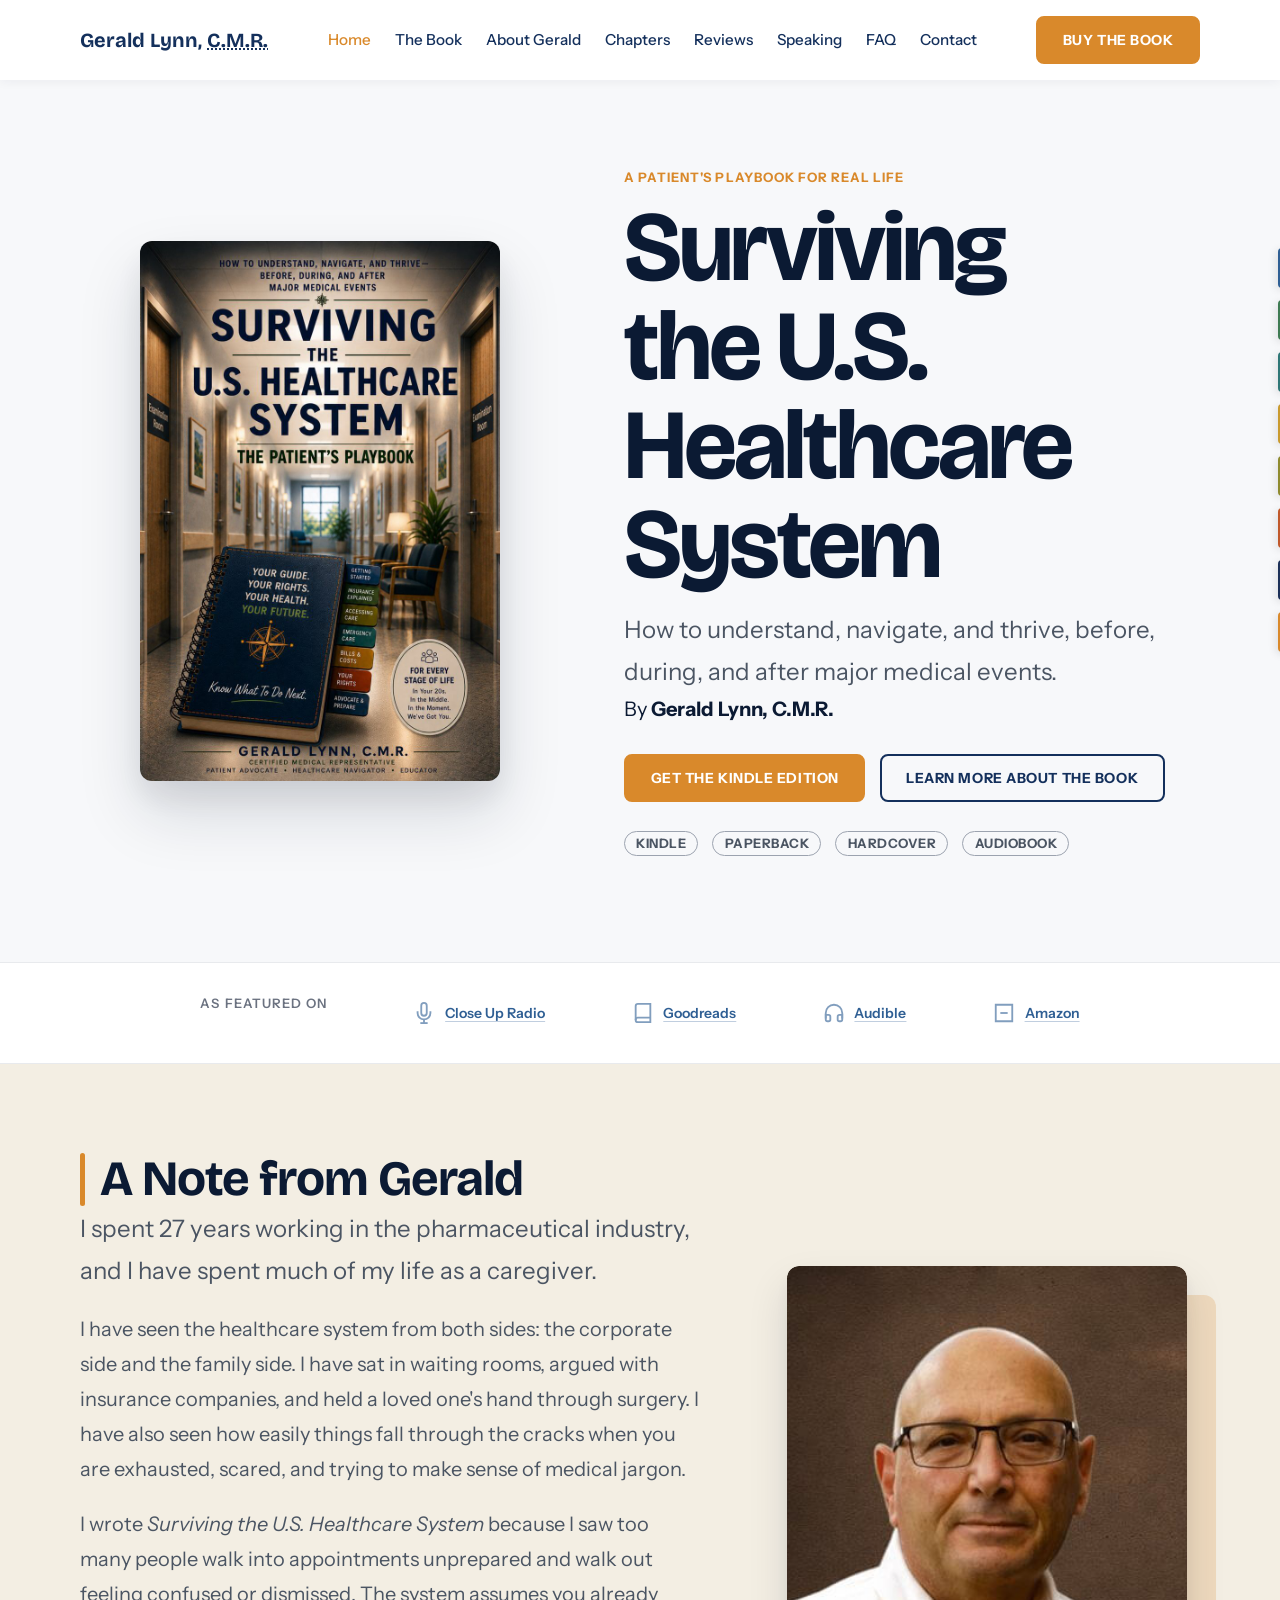
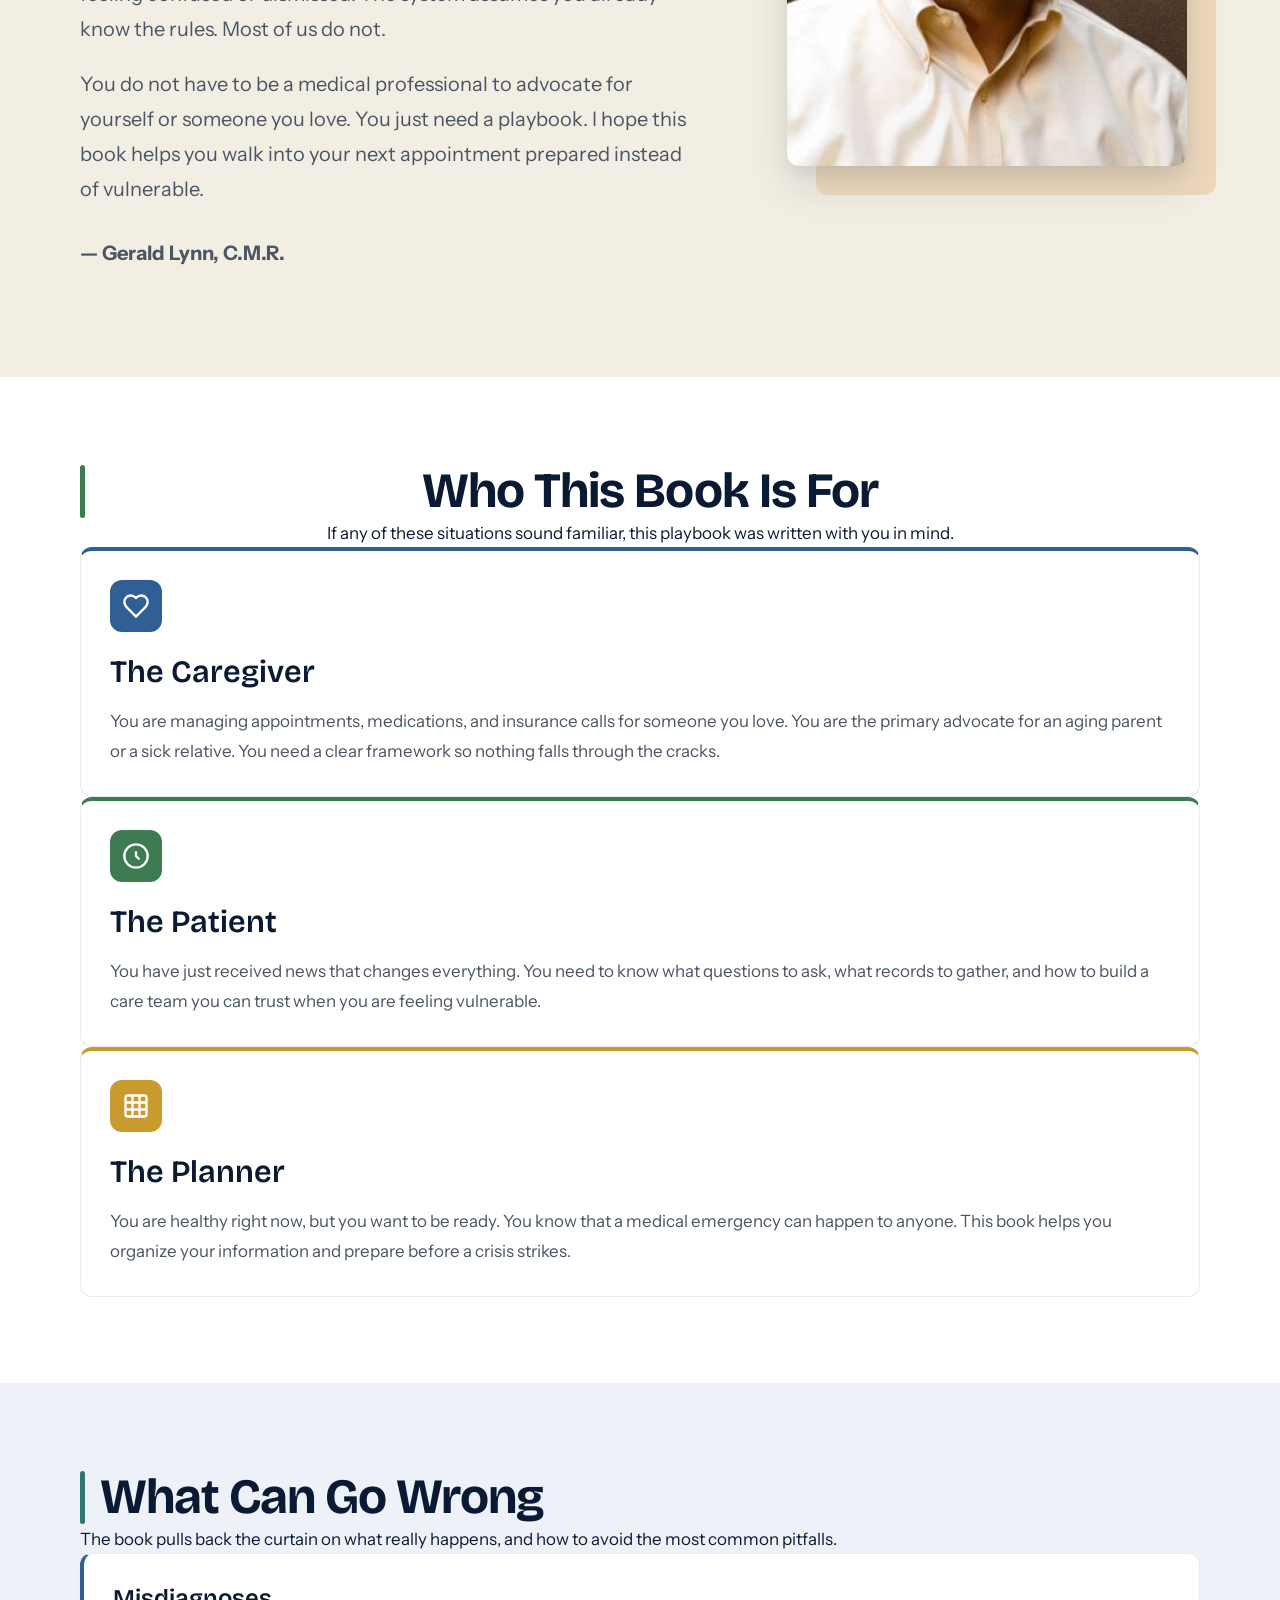
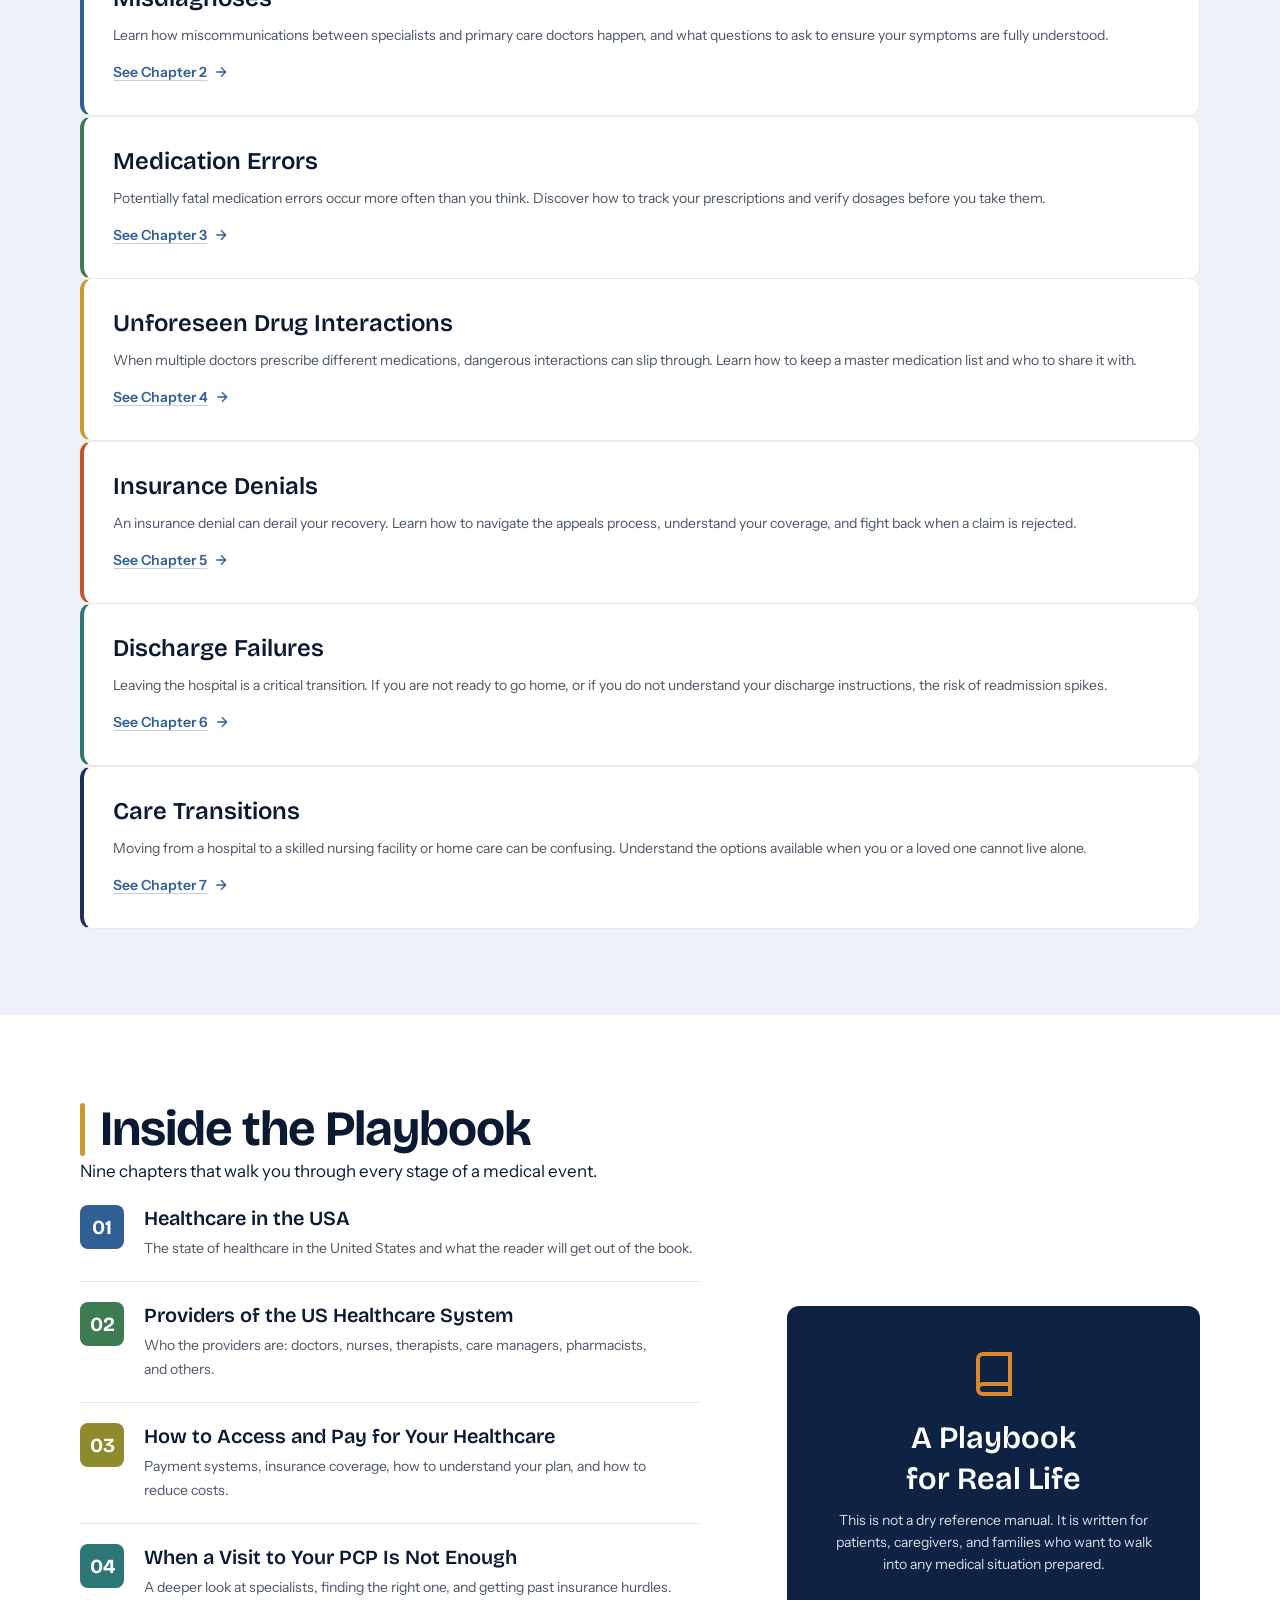
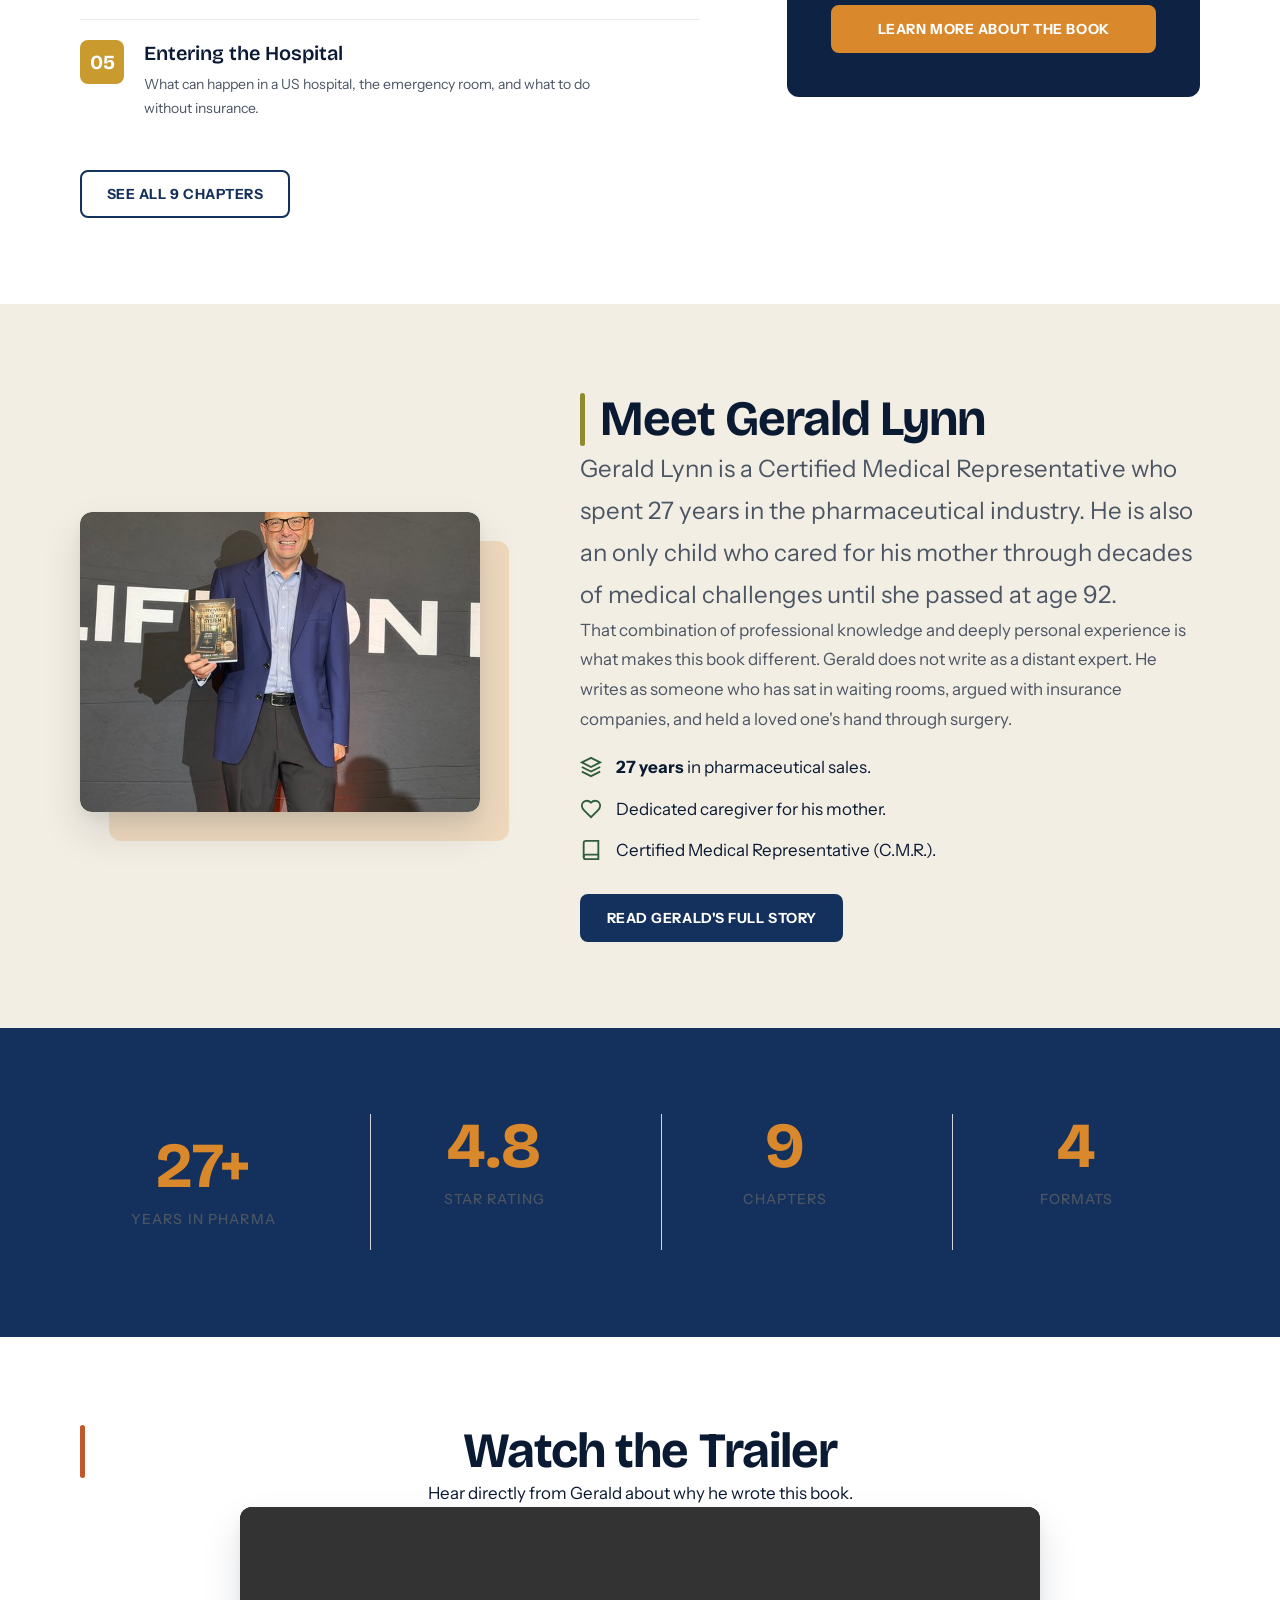
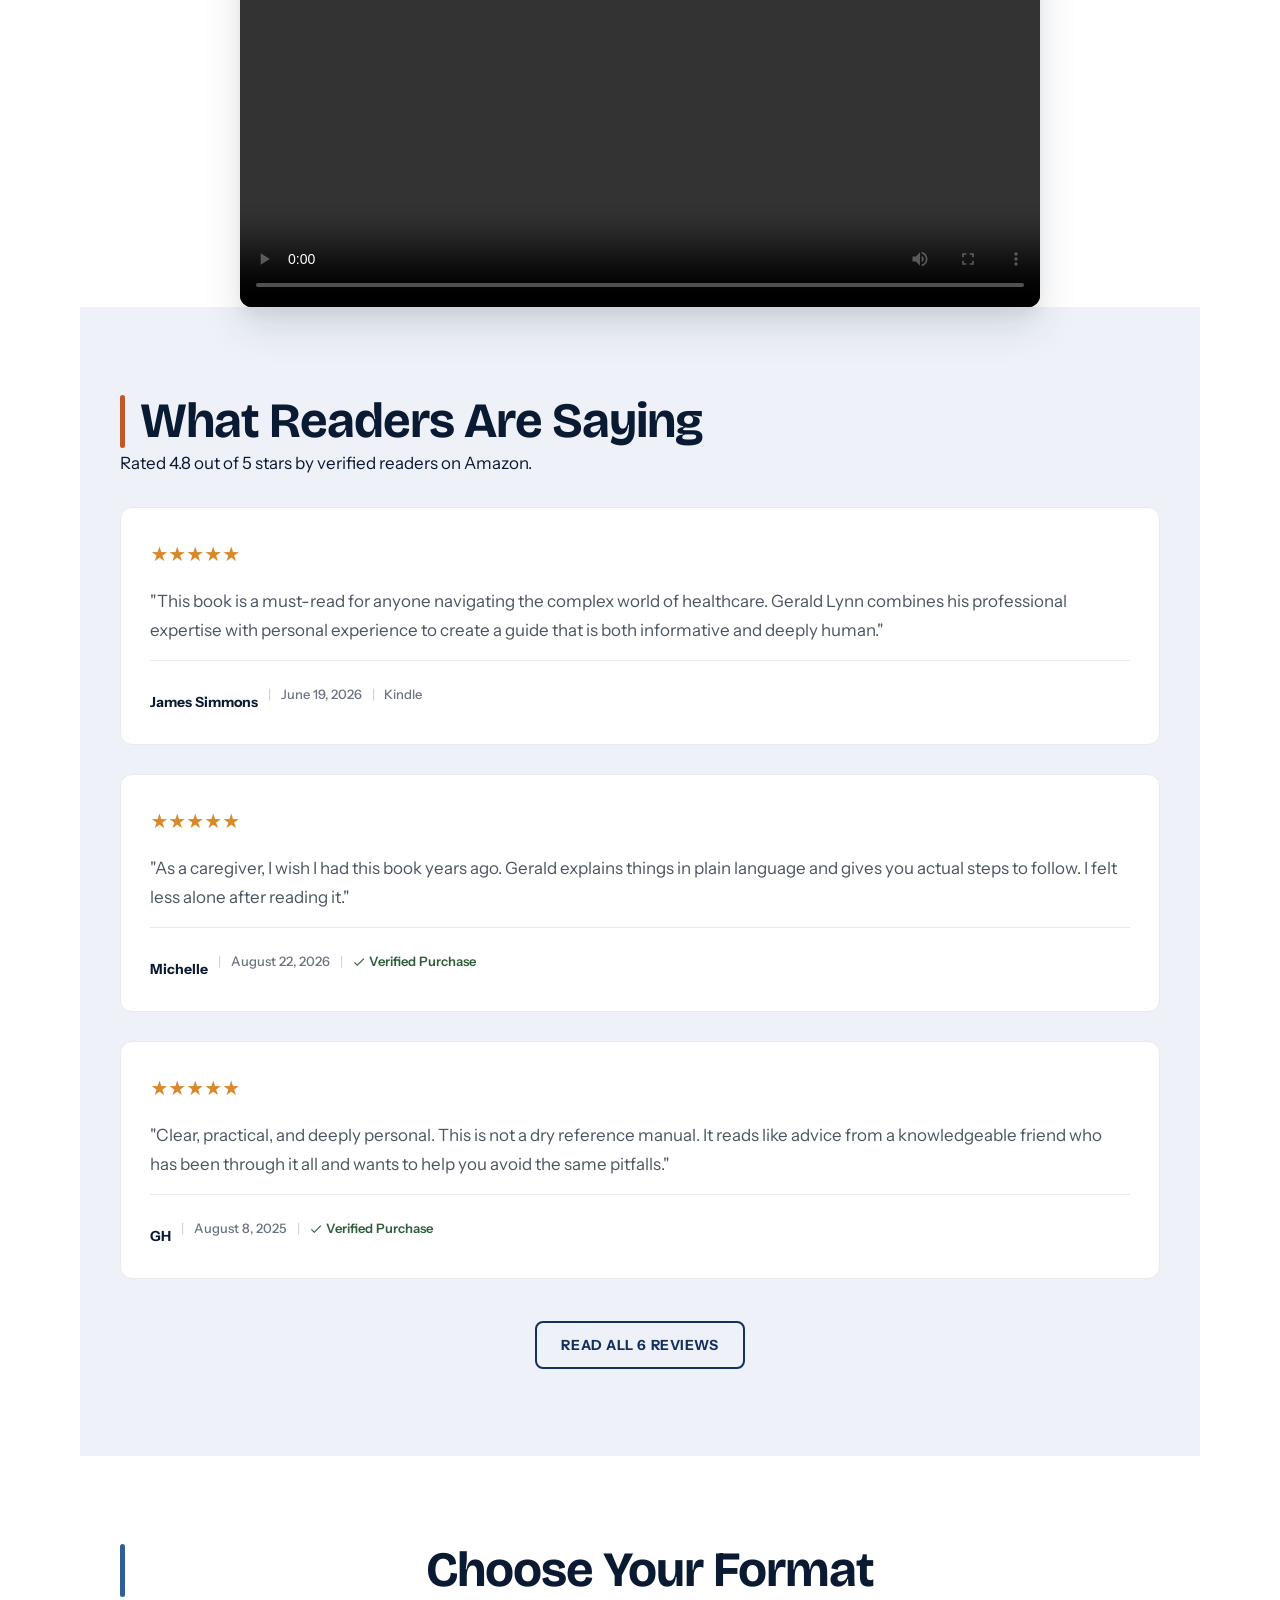
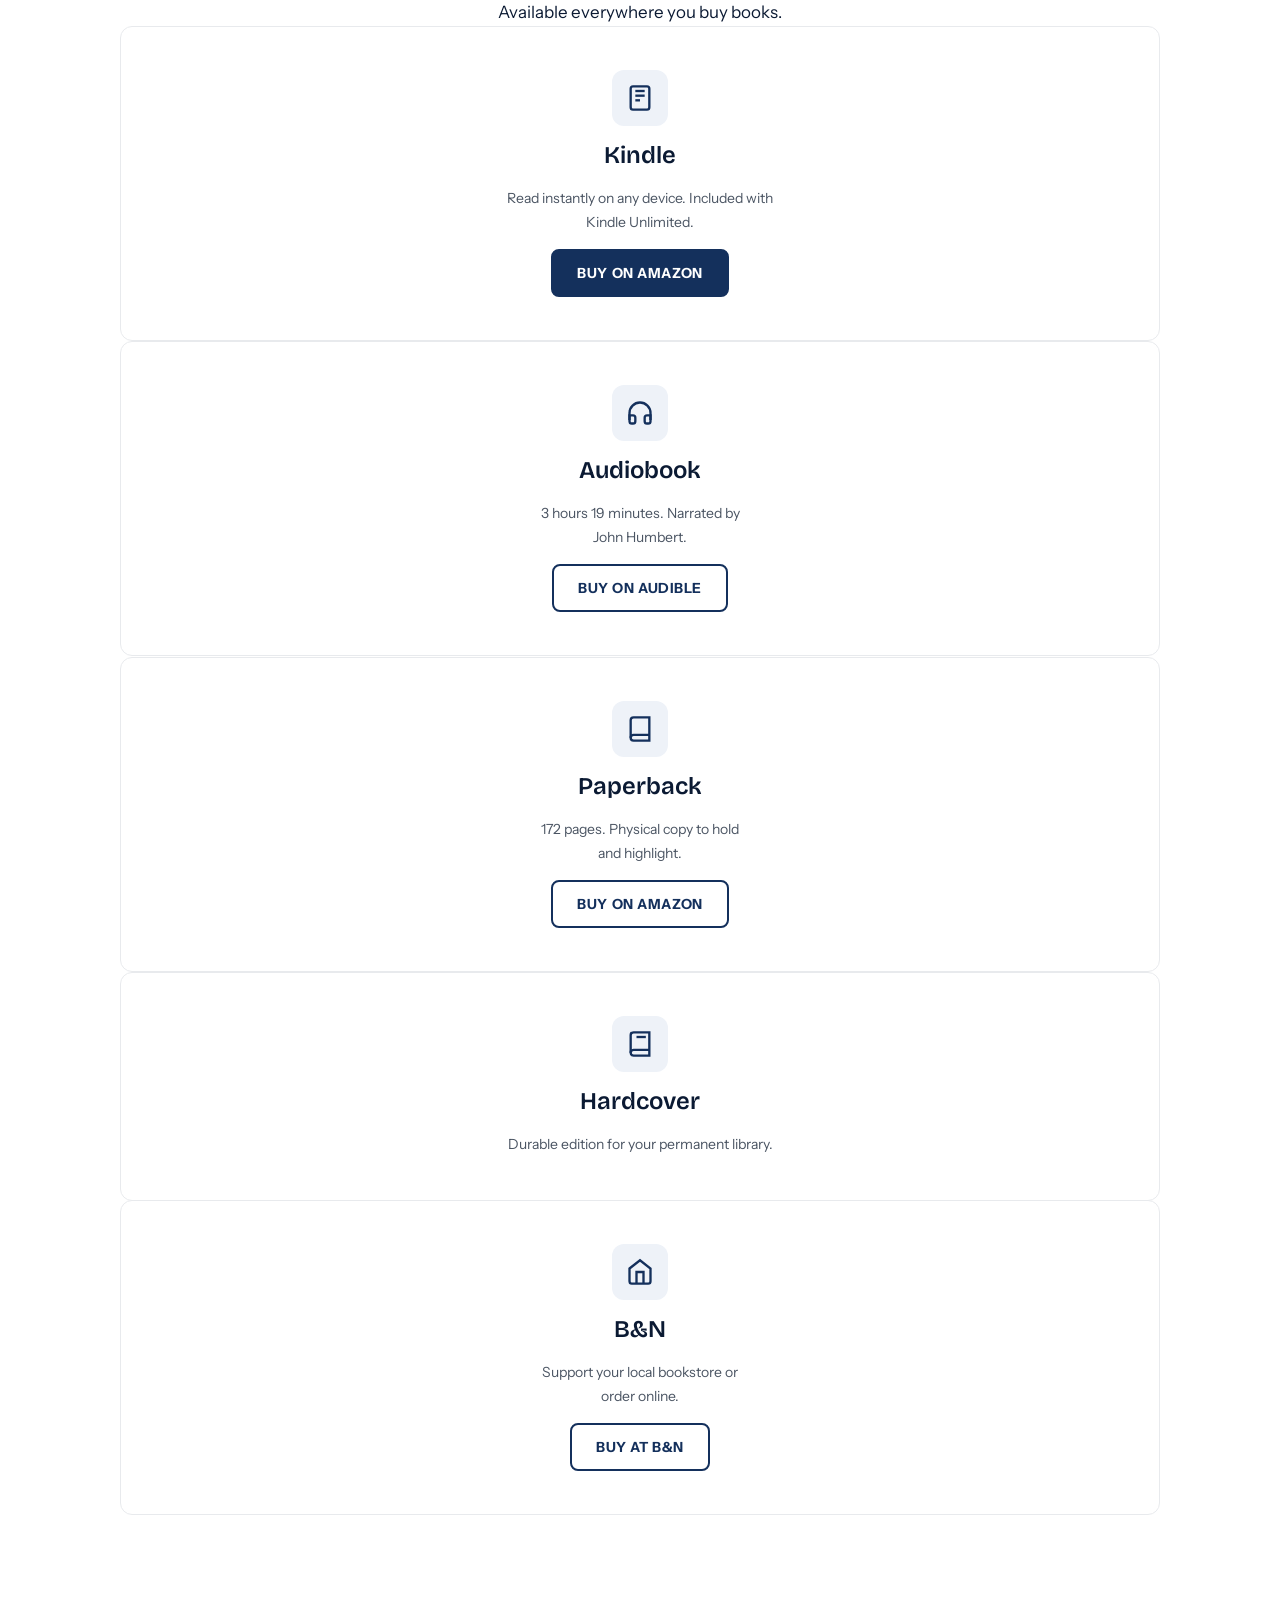
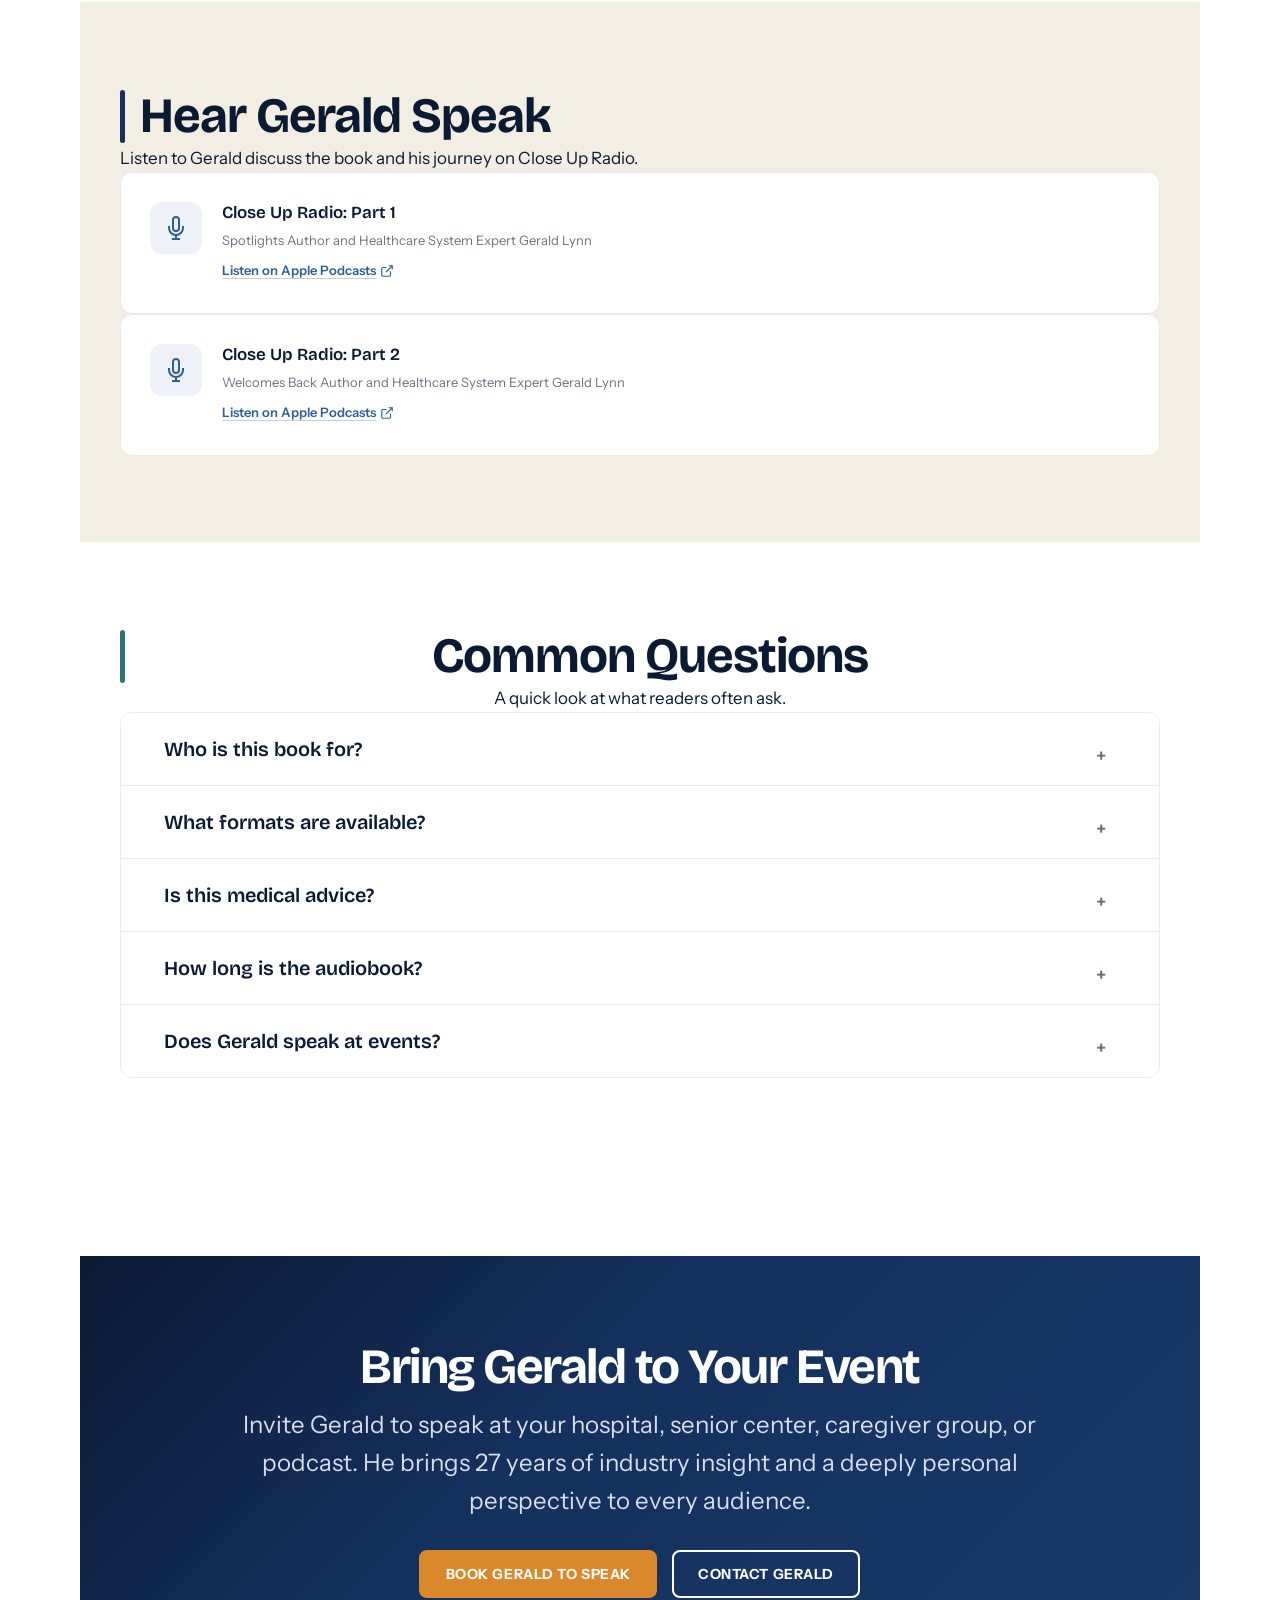
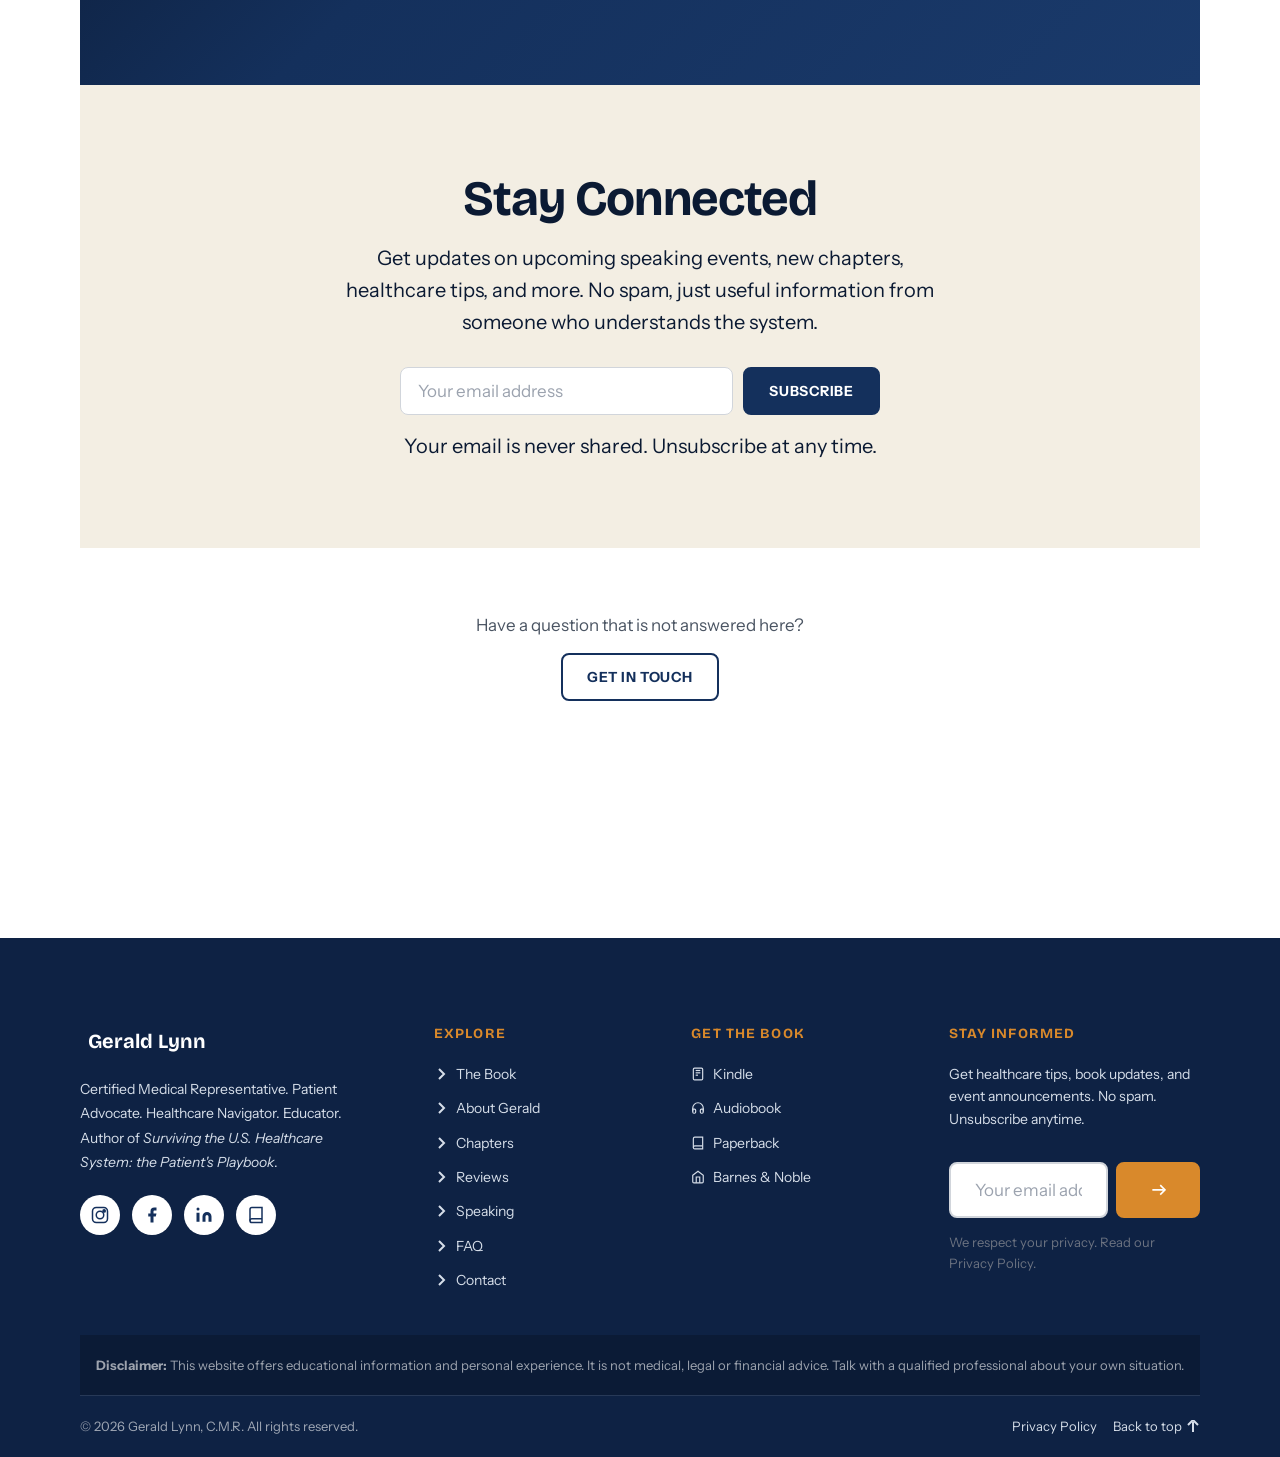
==== commit 5eecff69: "Update index.html" ====
--- a/index.html
+++ b/index.html
@@ -298,7 +298,7 @@
         <!-- Book Cover -->
         <div class="hero__book reveal" data-load-order="1">
           <img
-            src="/assets/images/book-cover-front-800w.jpg"
+            src="assets/images/book-cover-front-800w.jpg"
             alt="Cover of Surviving the U.S. Healthcare System: the Patient's Playbook by Gerald Lynn, C.M.R."
             width="800"
             height="1200"
@@ -397,7 +397,7 @@
             <div class="img-frame img-frame--right">
               <div class="img-frame__accent"></div>
               <div class="img-frame__image">
-                <img src="/assets/images/gerald-lynn-studio-portrait-400w.jpg" alt="Gerald Lynn, C.M.R." loading="lazy" width="400" height="500" style="aspect-ratio: 4/5; object-fit: cover;">
+                <img src="assets/images/gerald-lynn-studio-portrait-400w.jpg" alt="Gerald Lynn, C.M.R." loading="lazy" width="400" height="500" style="aspect-ratio: 4/5; object-fit: cover;">
               </div>
             </div>
           </div>
@@ -606,7 +606,7 @@
             <div class="img-frame">
               <div class="img-frame__accent"></div>
               <div class="img-frame__image">
-                <img src="/assets/images/gerald-lynn-life-on-fire-dallas-2026-closeup-600w.jpg" alt="Gerald Lynn smiling and holding his book in a navy blazer" loading="lazy" width="600" height="400" style="aspect-ratio: 4/3; object-fit: cover;">
+                <img src="assets/images/gerald-lynn-life-on-fire-dallas-2026-closeup-600w.jpg" alt="Gerald Lynn smiling and holding his book in a navy blazer" loading="lazy" width="600" height="400" style="aspect-ratio: 4/3; object-fit: cover;">
               </div>
             </div>
           </div>
@@ -1216,4 +1216,4 @@
   <script src="js/nav.js" defer></script>
 
 </body>
-</html>+</html>
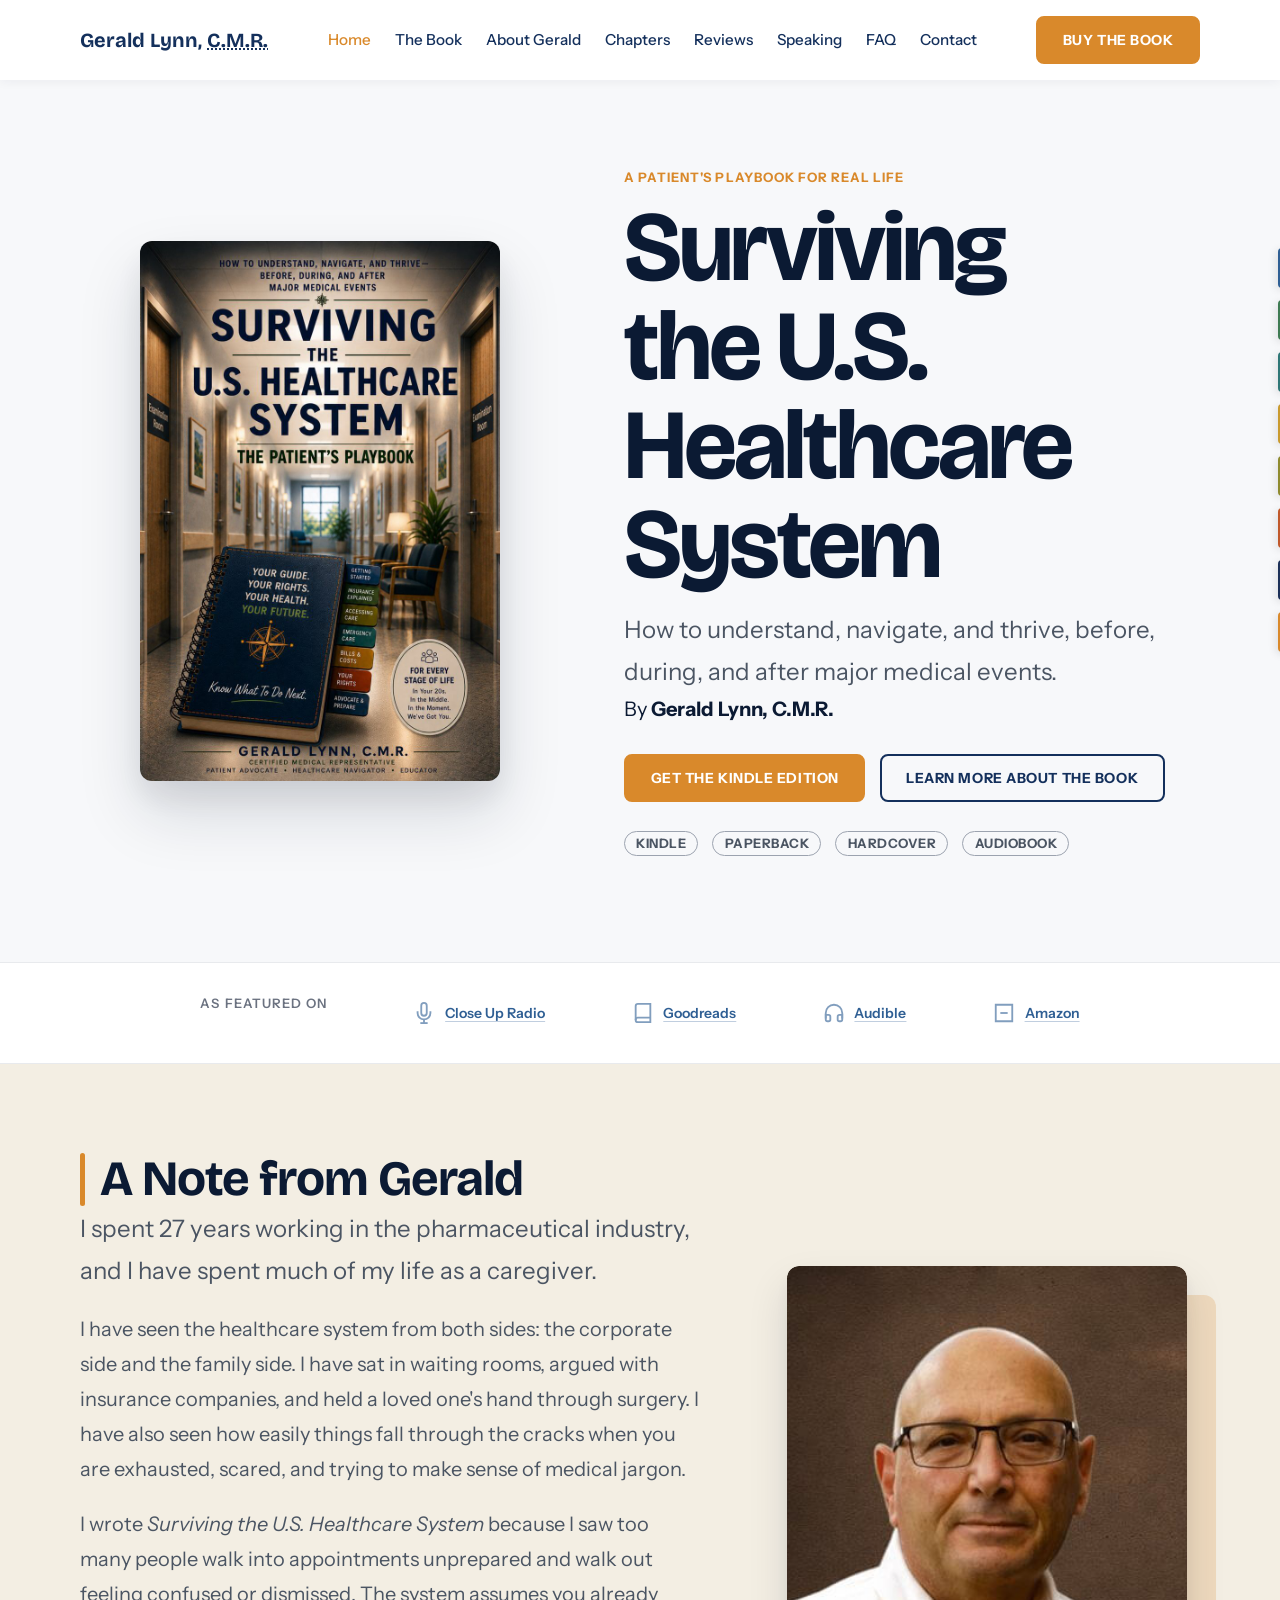
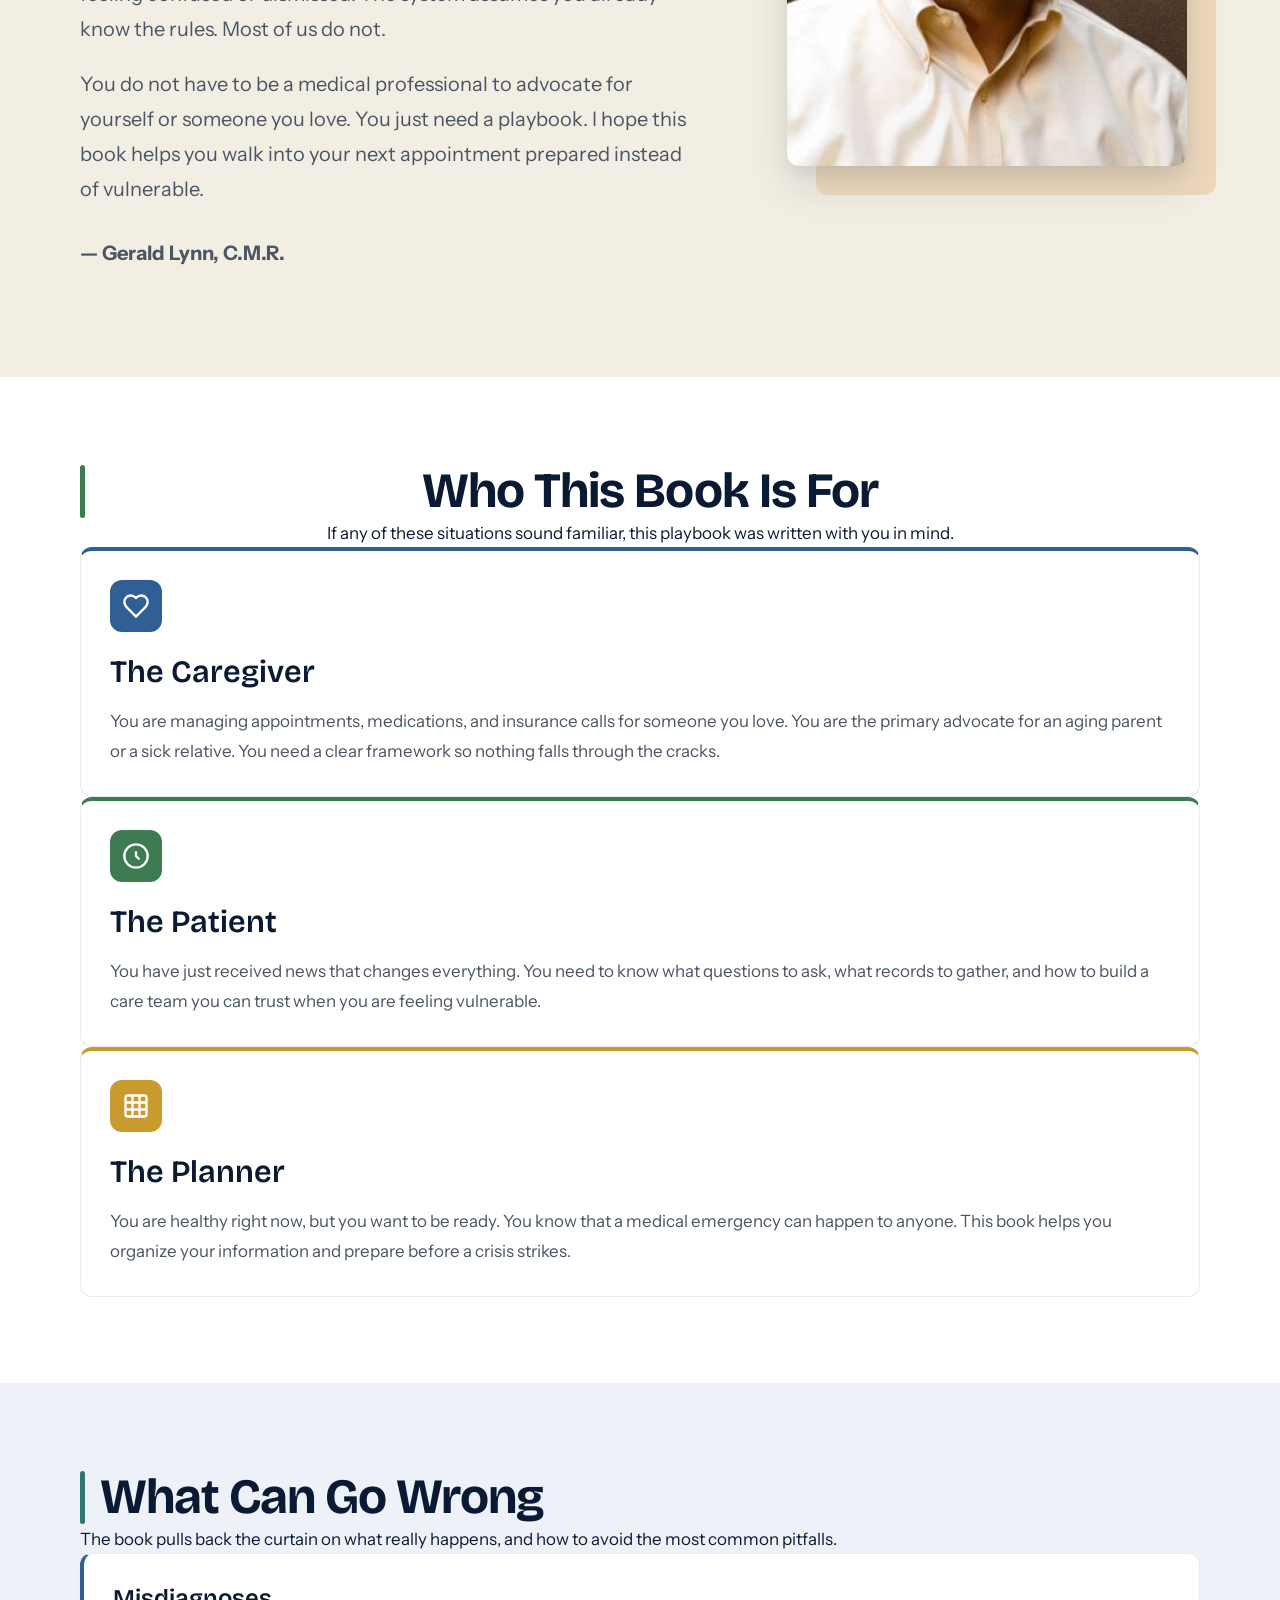
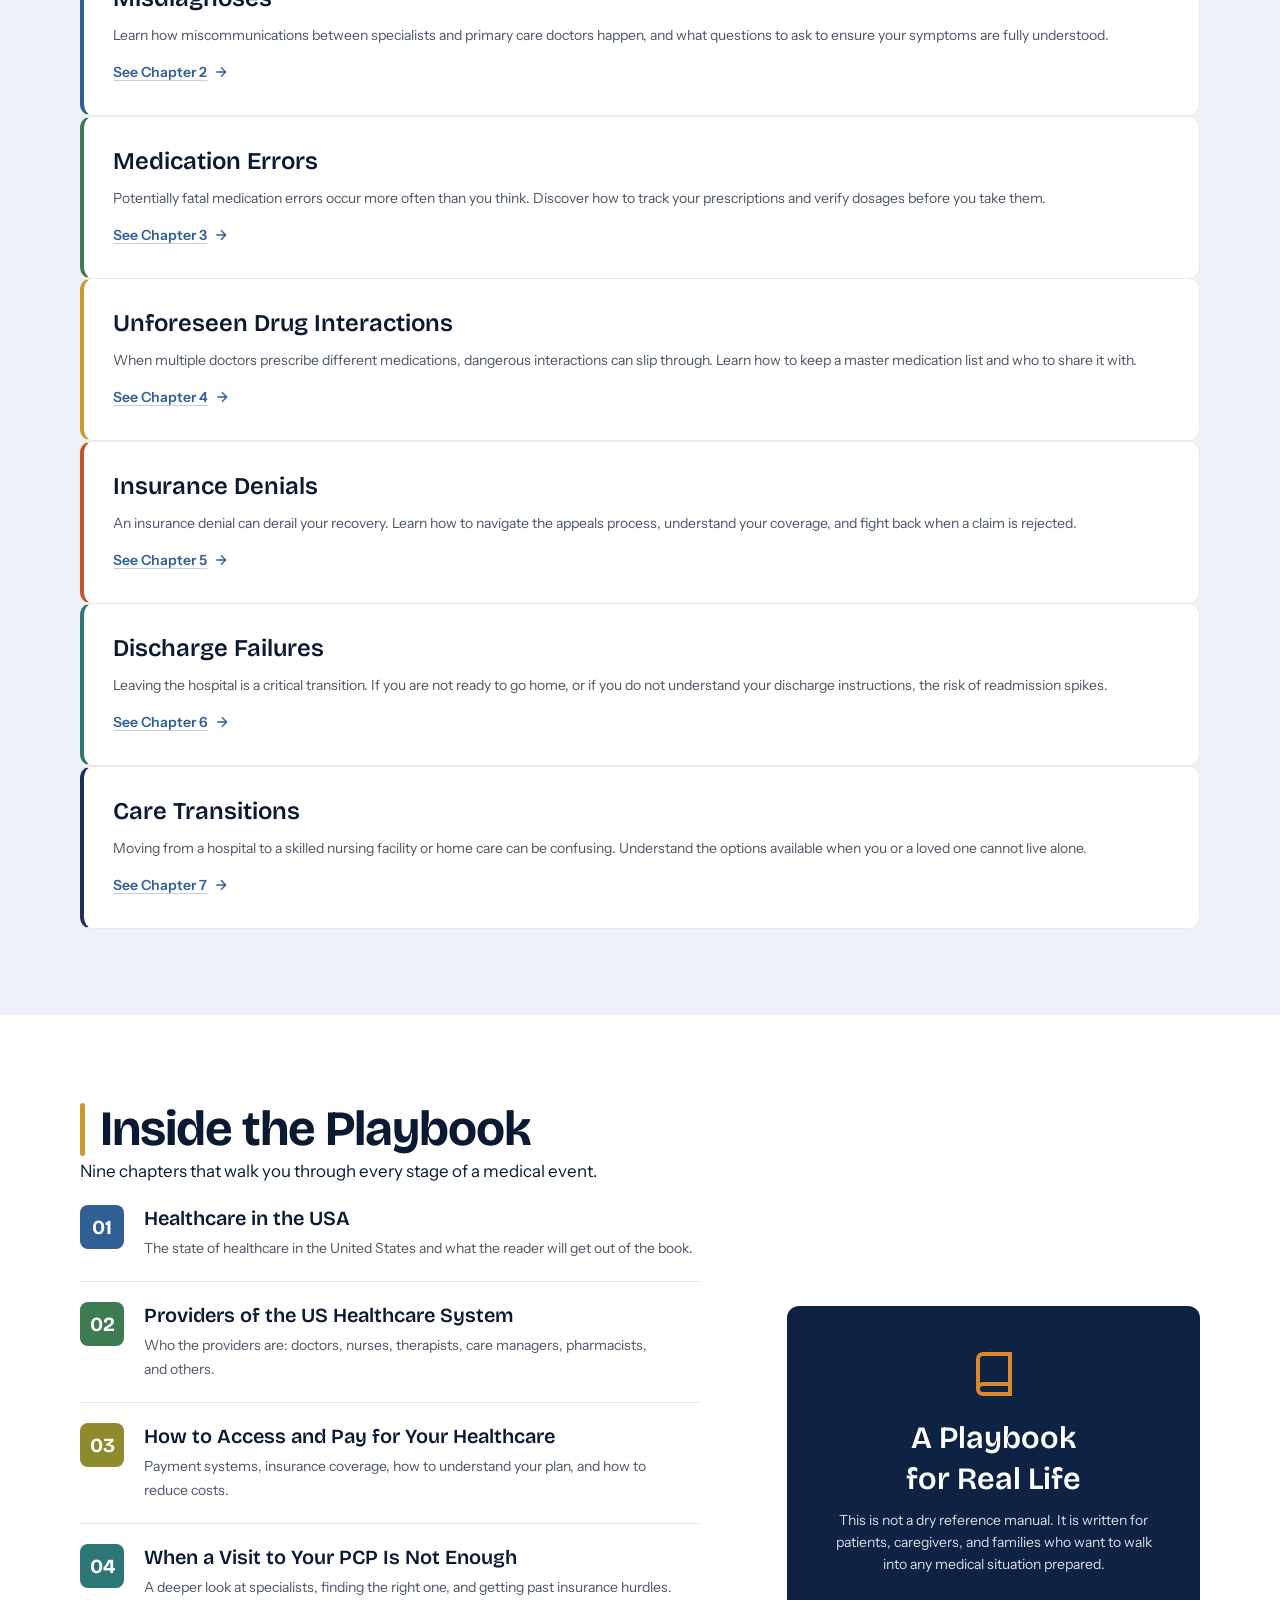
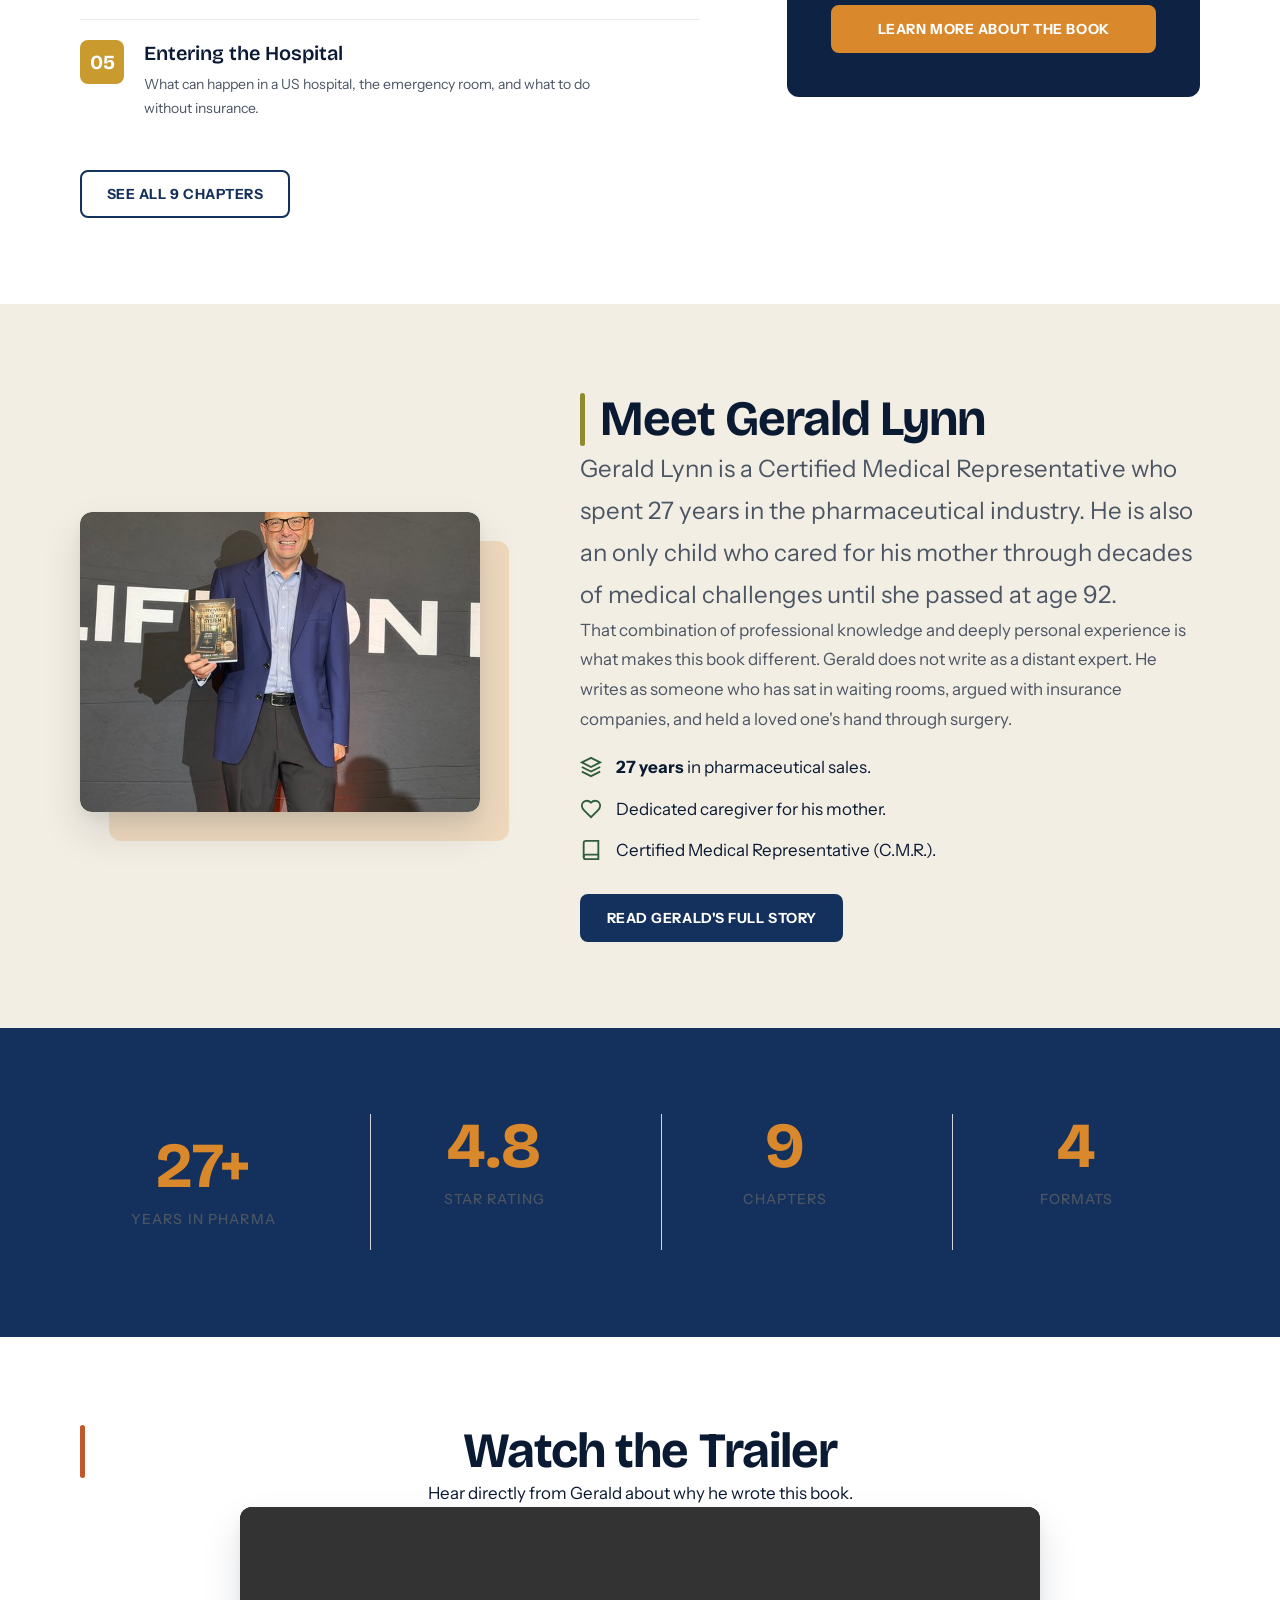
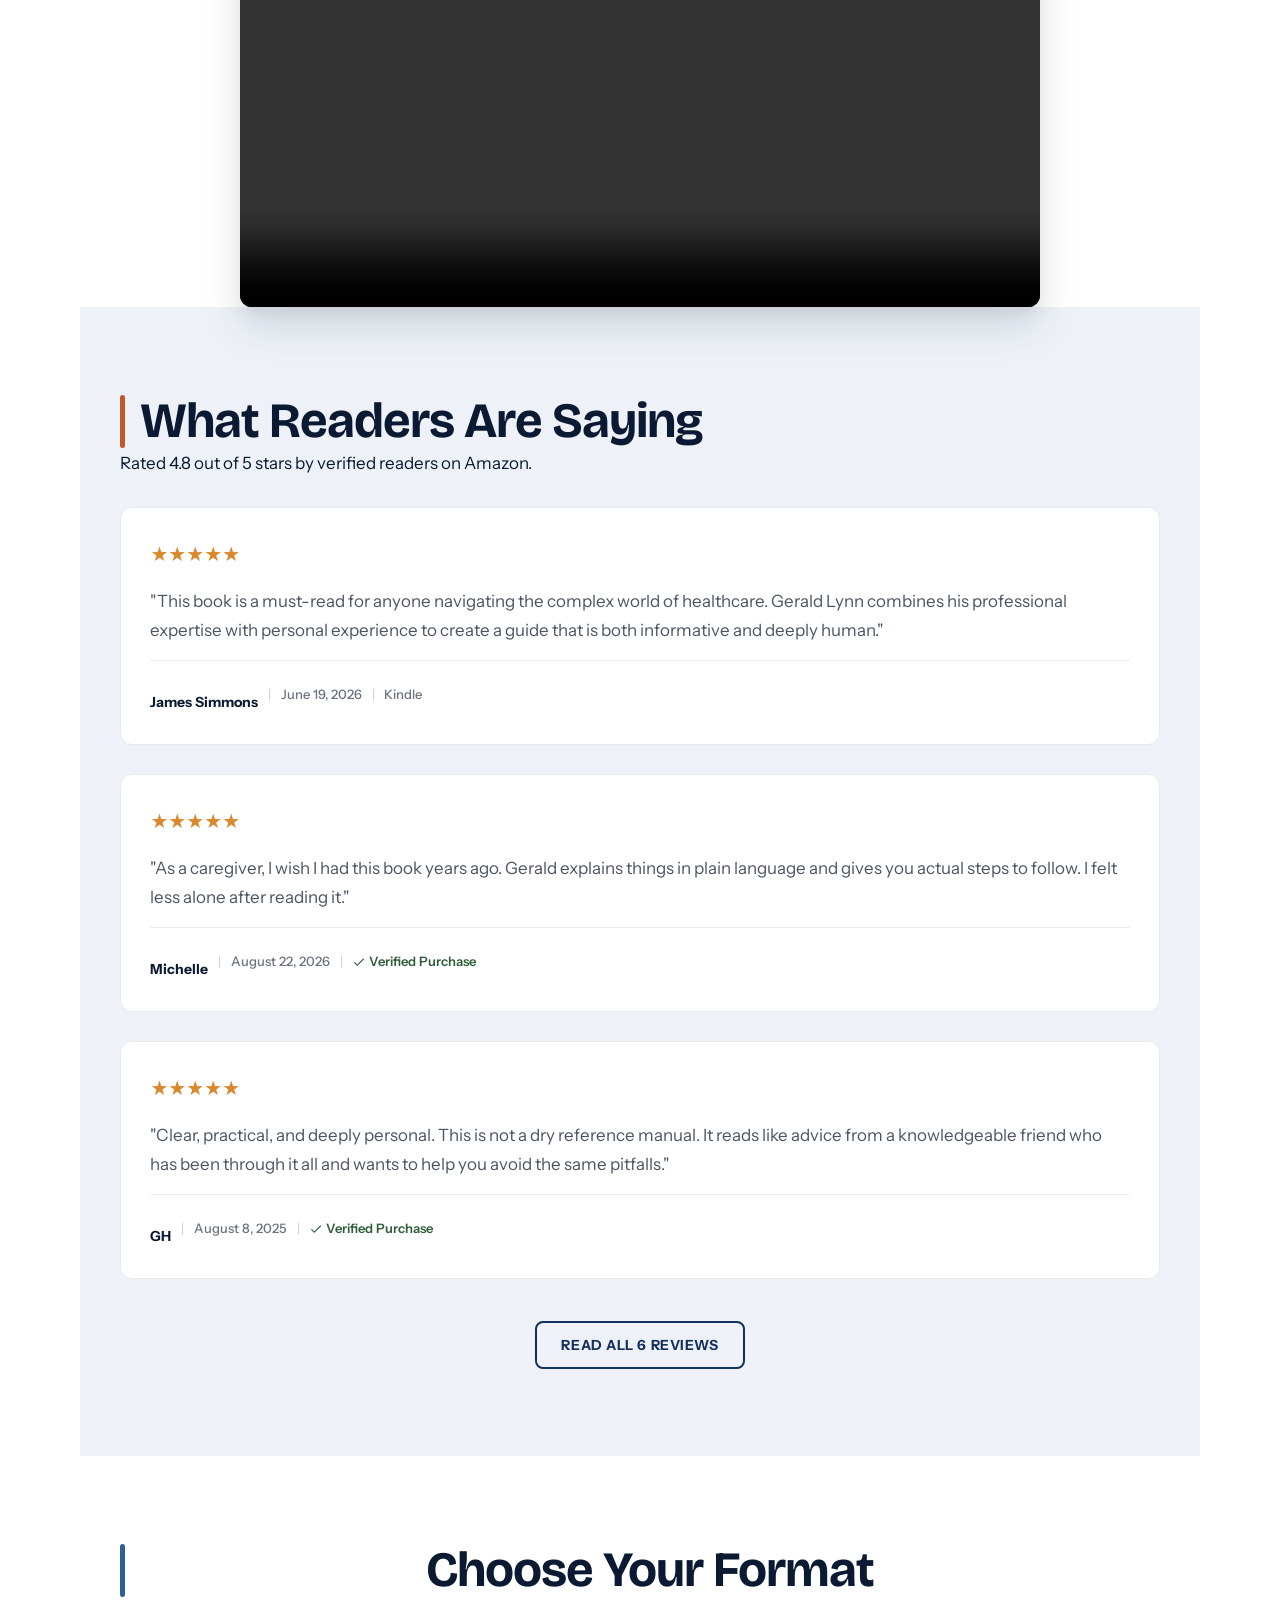
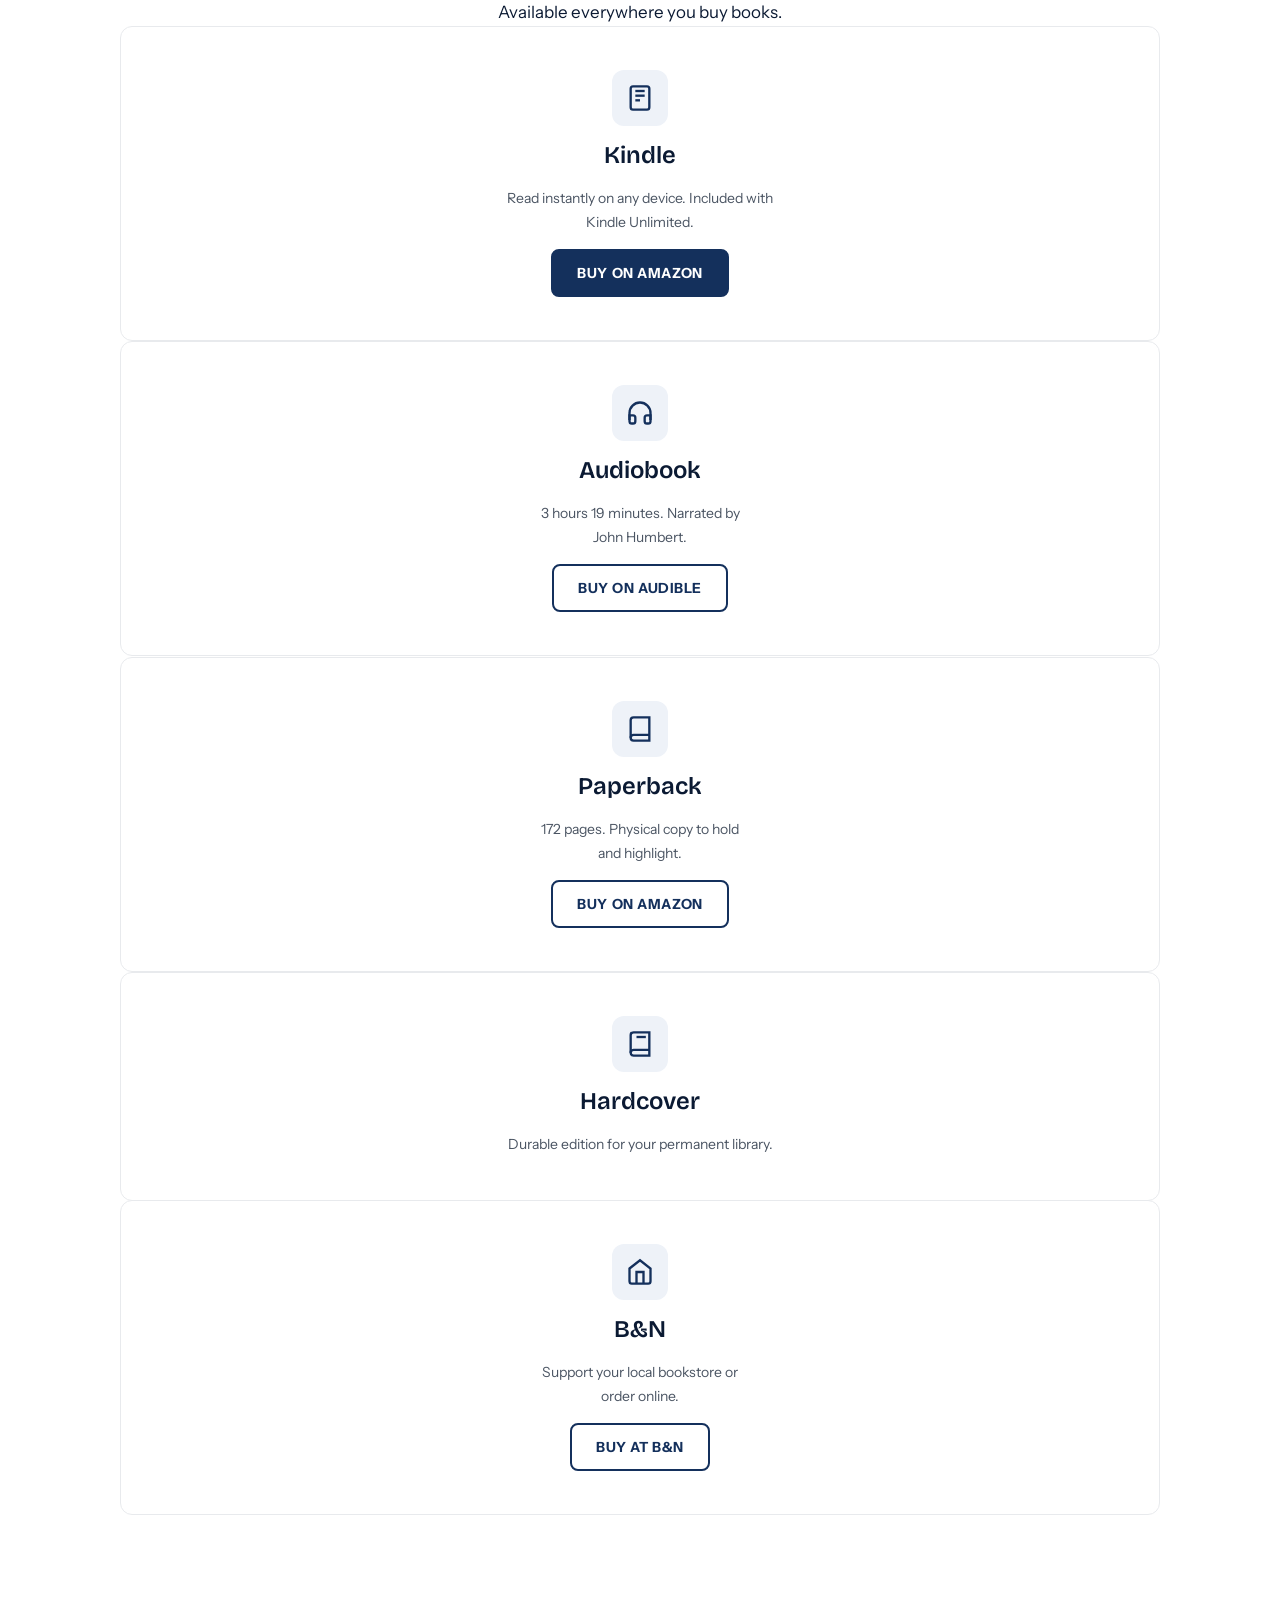
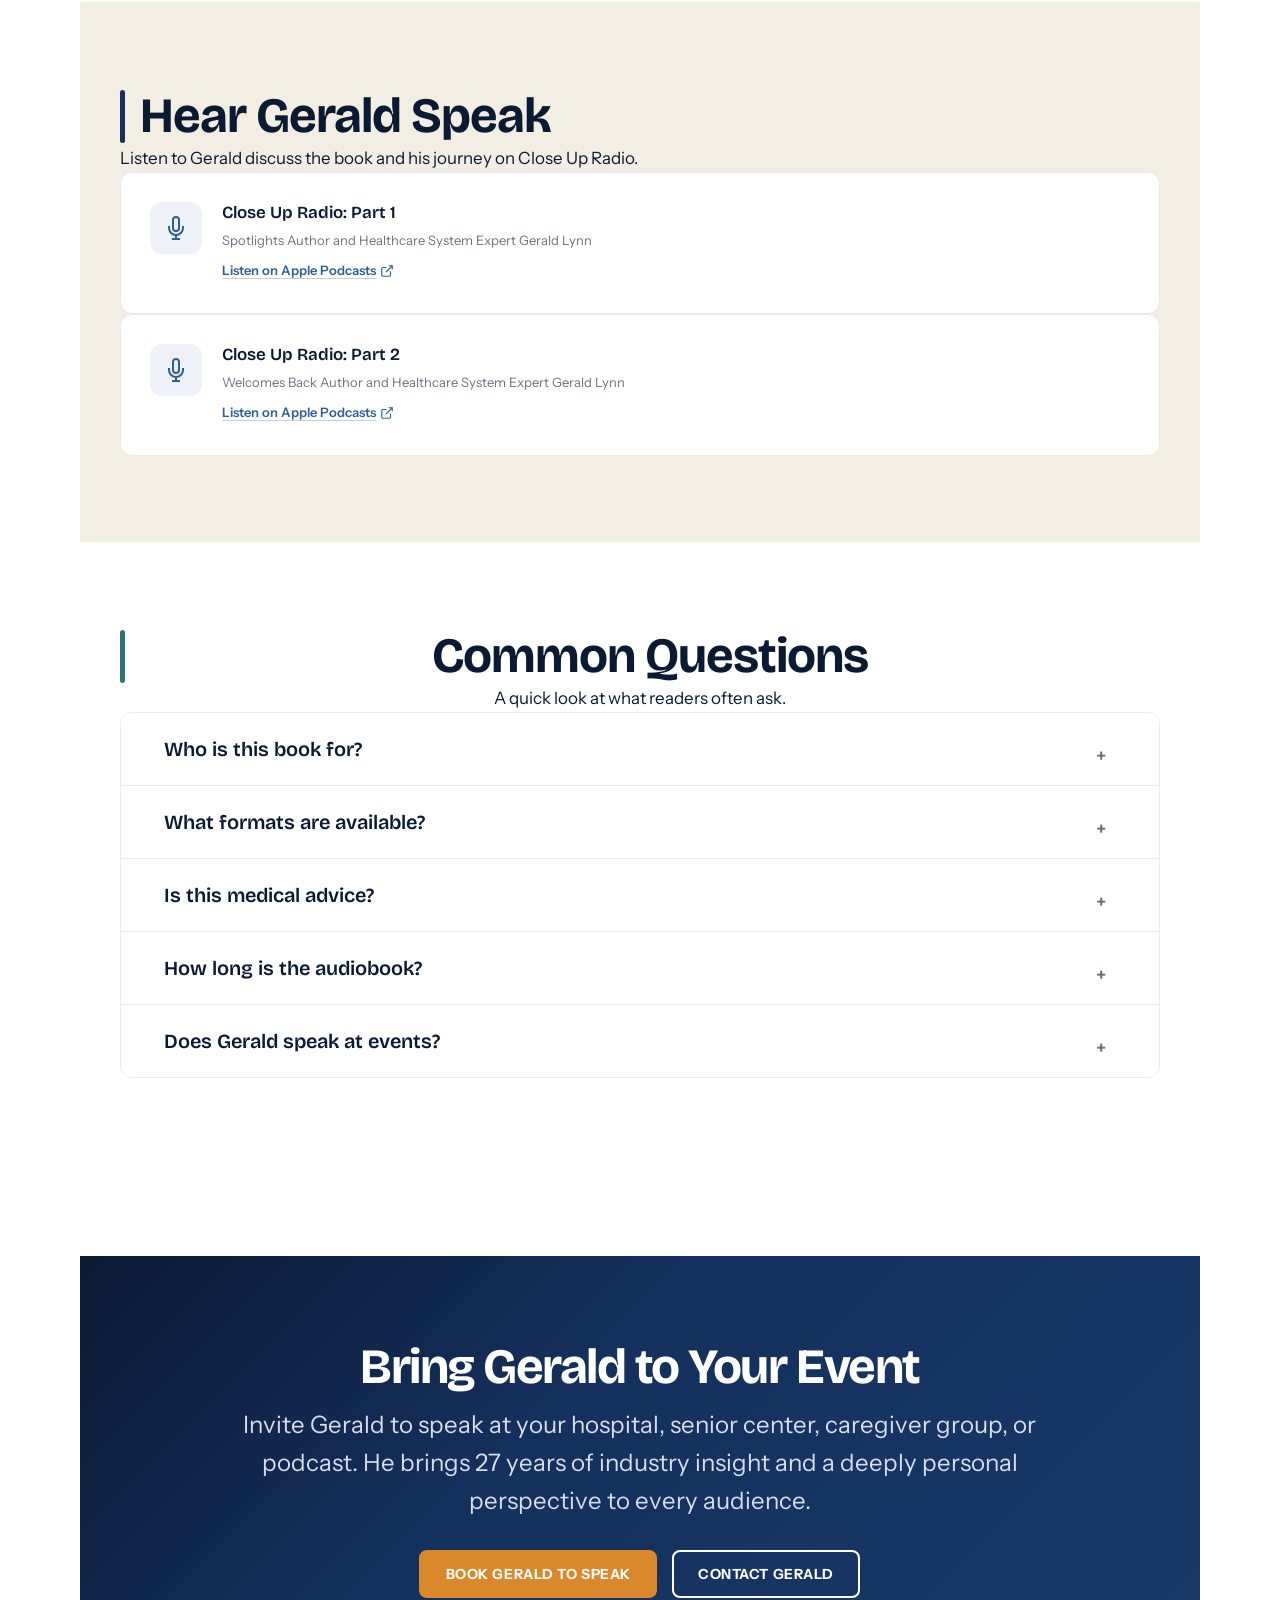
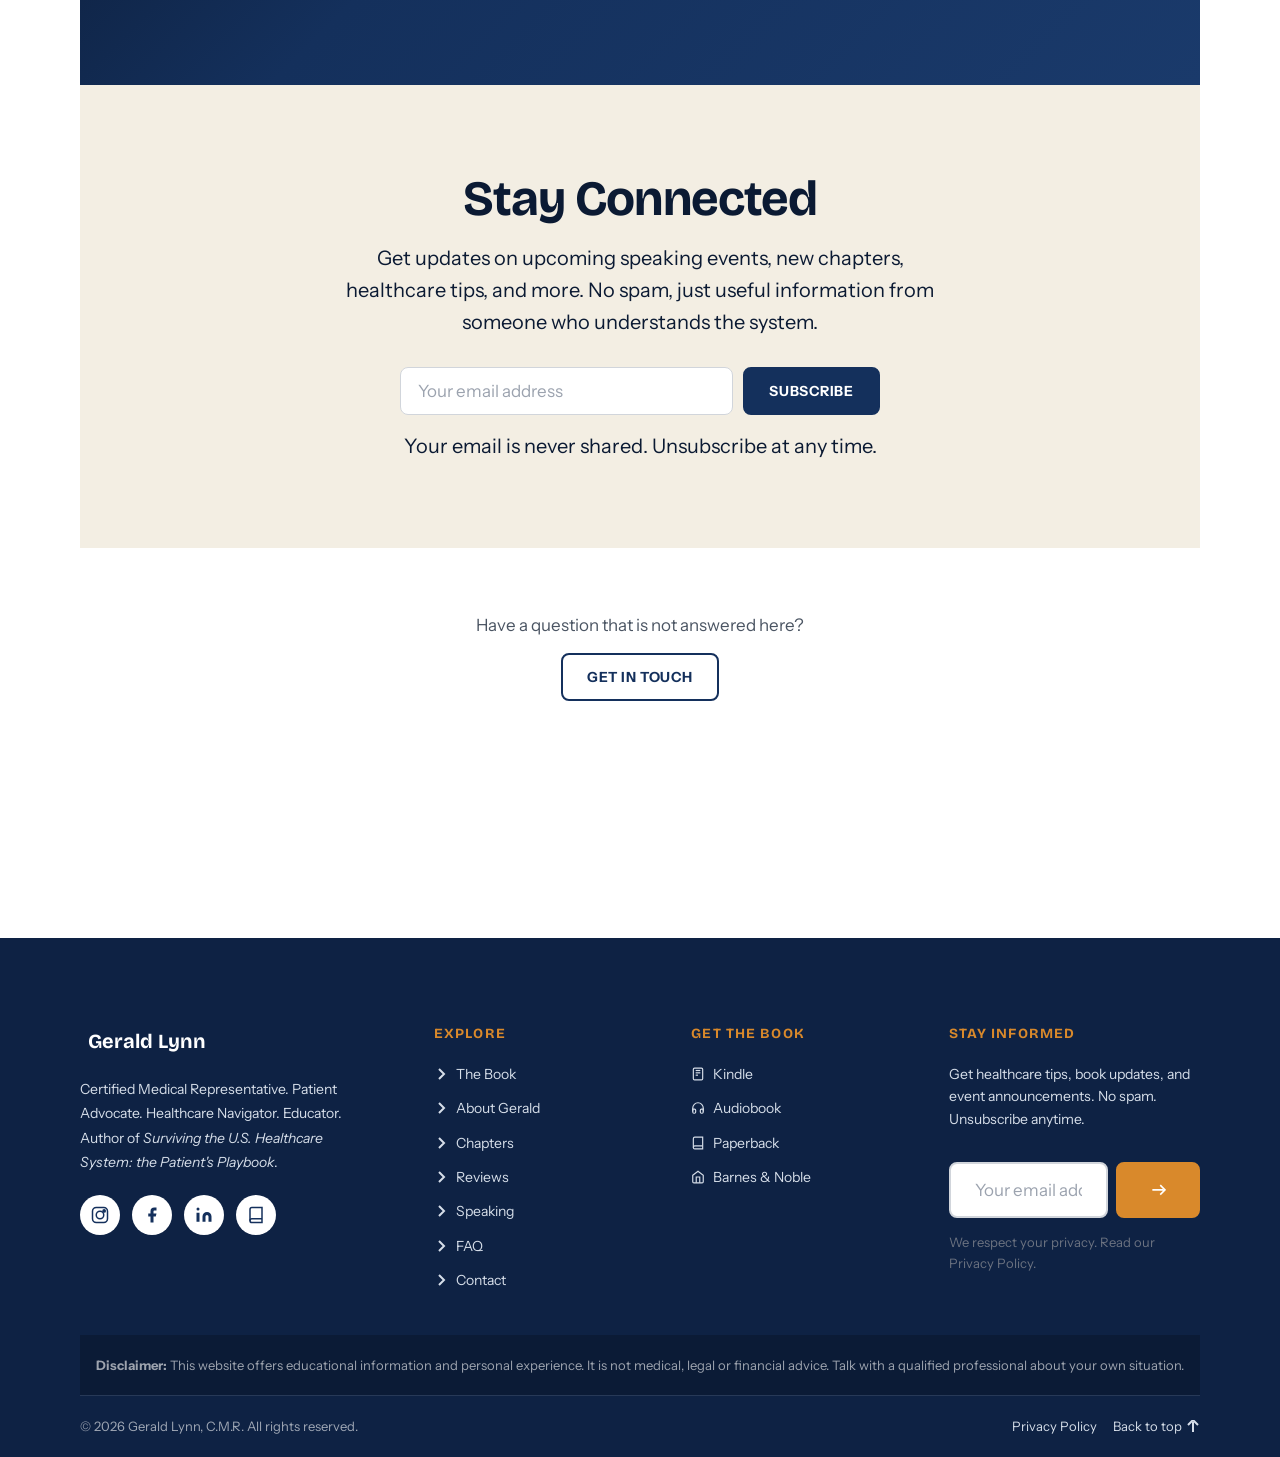
==== commit 346b1220: "Update index.html" ====
--- a/index.html
+++ b/index.html
@@ -36,9 +36,9 @@
   <meta name="twitter:image" content="https://authorgeraldlynn.com/assets/images/book-cover-front-800w.jpg">
 
   <!-- Favicon (TODO: Gerald to provide favicon files) -->
-  <link rel="icon" href="/favicon.ico" sizes="any">
-  <link rel="icon" href="/favicon.svg" type="image/svg+xml">
-  <link rel="apple-touch-icon" href="/apple-touch-icon.png">
+  <link rel="icon" href="favicon.ico" sizes="any">
+  <link rel="icon" href="favicon.svg" type="image/svg+xml">
+  <link rel="apple-touch-icon" href="apple-touch-icon.png">
 
   <!-- Preconnect for Google Fonts -->
   <link rel="preconnect" href="https://fonts.googleapis.com">
@@ -156,7 +156,7 @@
     <div class="header__inner">
 
       <!-- Logo / Wordmark -->
-      <a href="/" class="header__logo" aria-label="Gerald Lynn, C.M.R., homepage">
+      <a href="index.html" class="header__logo" aria-label="Gerald Lynn, C.M.R., homepage">
         <!-- TODO: Replace with actual logo image when Gerald provides one -->
         <span class="header__wordmark">Gerald Lynn, <abbr title="Certified Medical Representative">C.M.R.</abbr></span>
       </a>
@@ -170,7 +170,7 @@
         </button>
 
         <ul class="nav__list" id="nav-menu" role="list">
-          <li class="nav__item"><a href="/" class="nav__link nav__link--active" aria-current="page">Home</a></li>
+          <li class="nav__item"><a href="index.html" class="nav__link nav__link--active" aria-current="page">Home</a></li>
           <li class="nav__item"><a href="about/" class="nav__link">The Book</a></li>
           <li class="nav__item"><a href="author/" class="nav__link">About Gerald</a></li>
           <li class="nav__item"><a href="chapters/" class="nav__link">Chapters</a></li>
@@ -201,7 +201,7 @@
       </button>
     </div>
     <div class="mobile-menu__nav">
-      <a href="/" class="mobile-nav-link">
+      <a href="index.html" class="mobile-nav-link">
         <span class="mobile-nav-link__dot" style="background-color: var(--tab-blue);" aria-hidden="true"></span> Home
       </a>
       <a href="about/" class="mobile-nav-link">
@@ -1065,7 +1065,7 @@
 
         <!-- Column 1: About -->
         <div class="footer-about">
-          <a href="/" class="footer-about__logo" aria-label="Gerald Lynn — Home">
+          <a href="index.html" class="footer-about__logo" aria-label="Gerald Lynn — Home">
             <span class="footer-about__logo-mark" aria-hidden="true"></span>
             <span class="footer-about__logo-name">Gerald Lynn</span>
           </a>
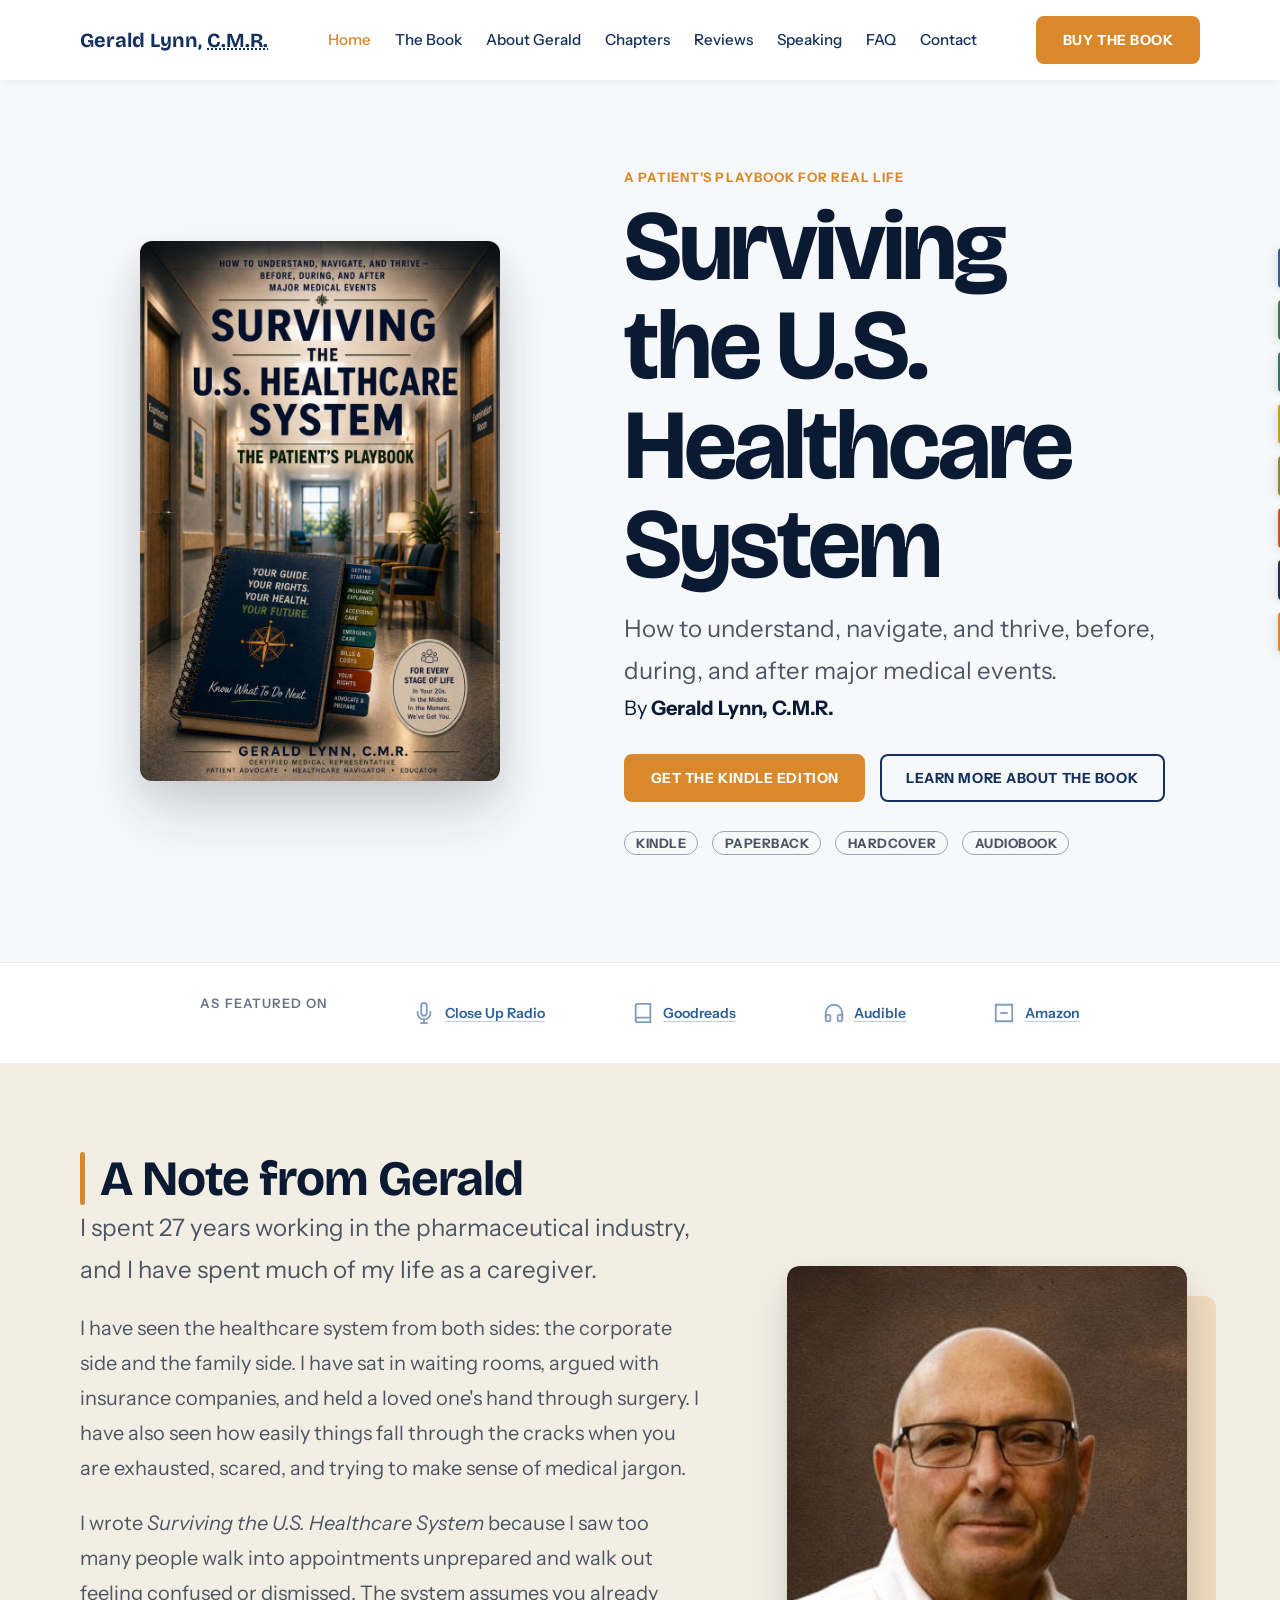
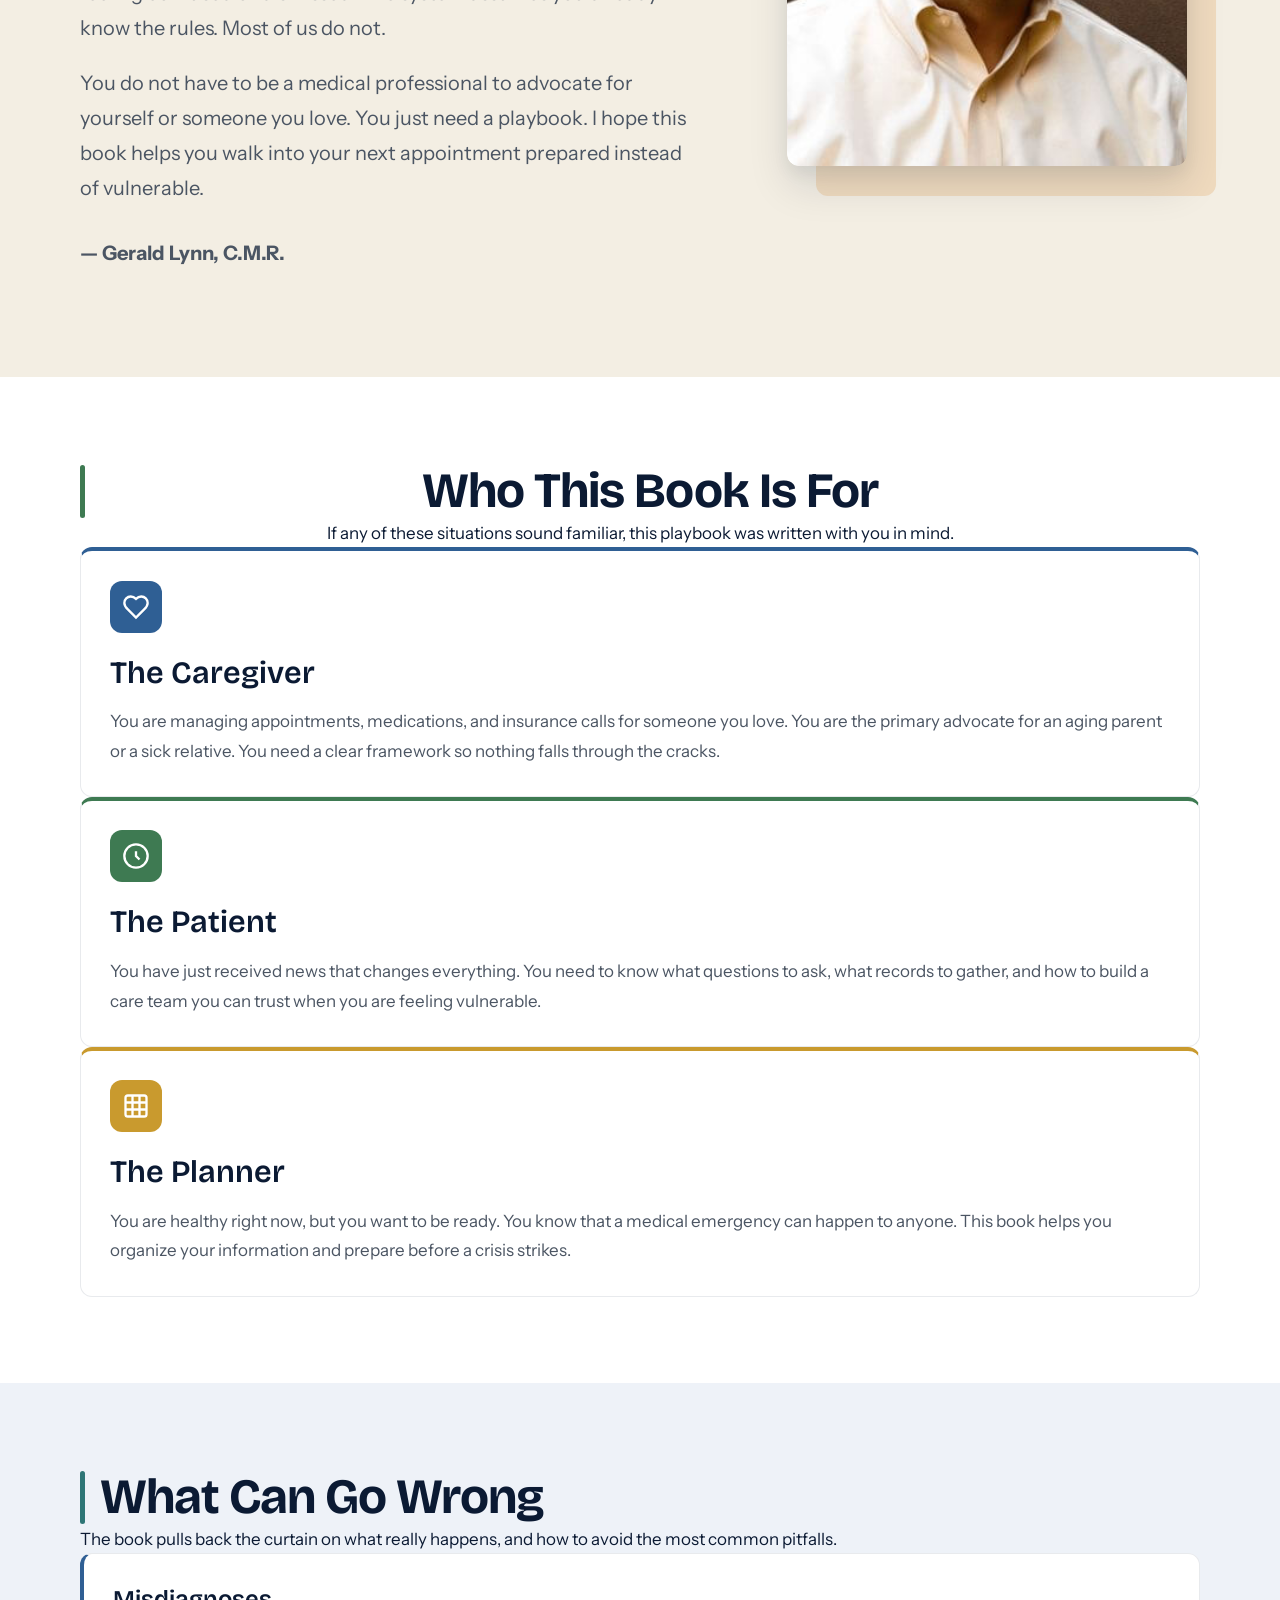
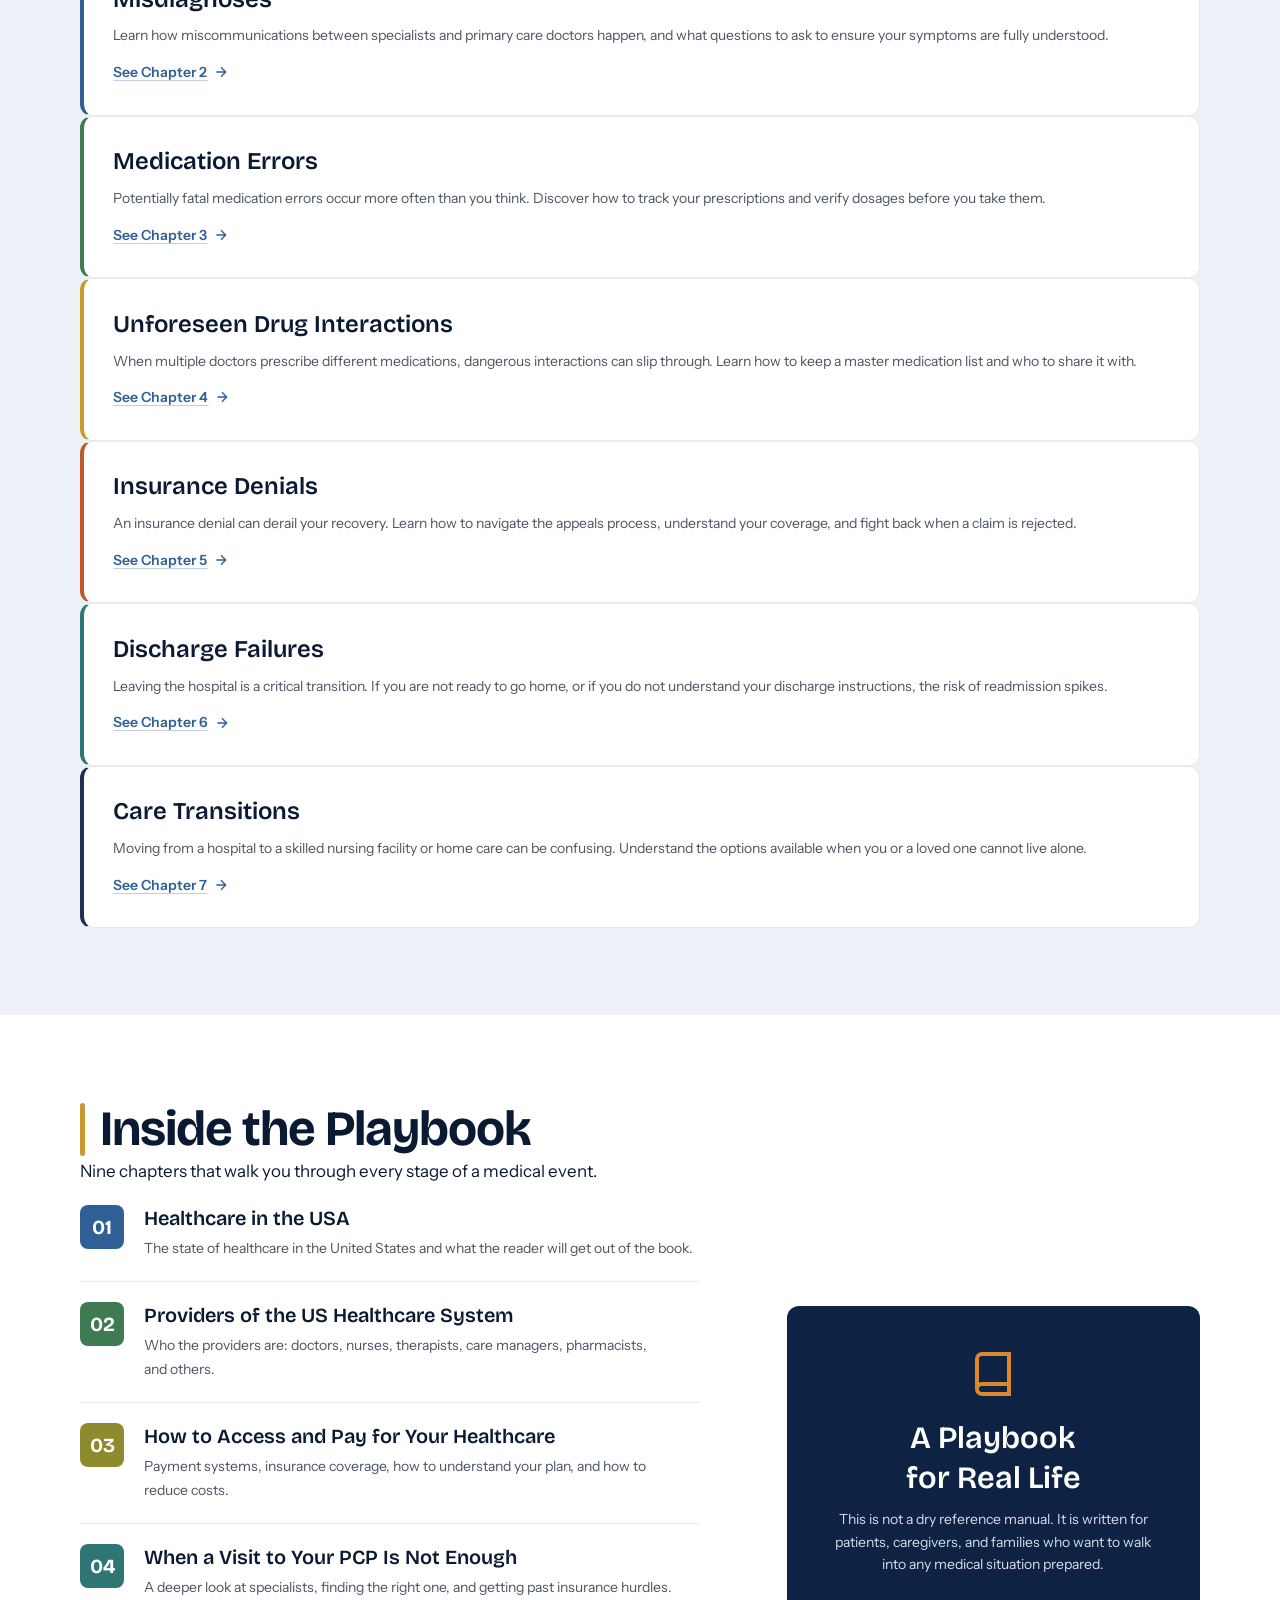
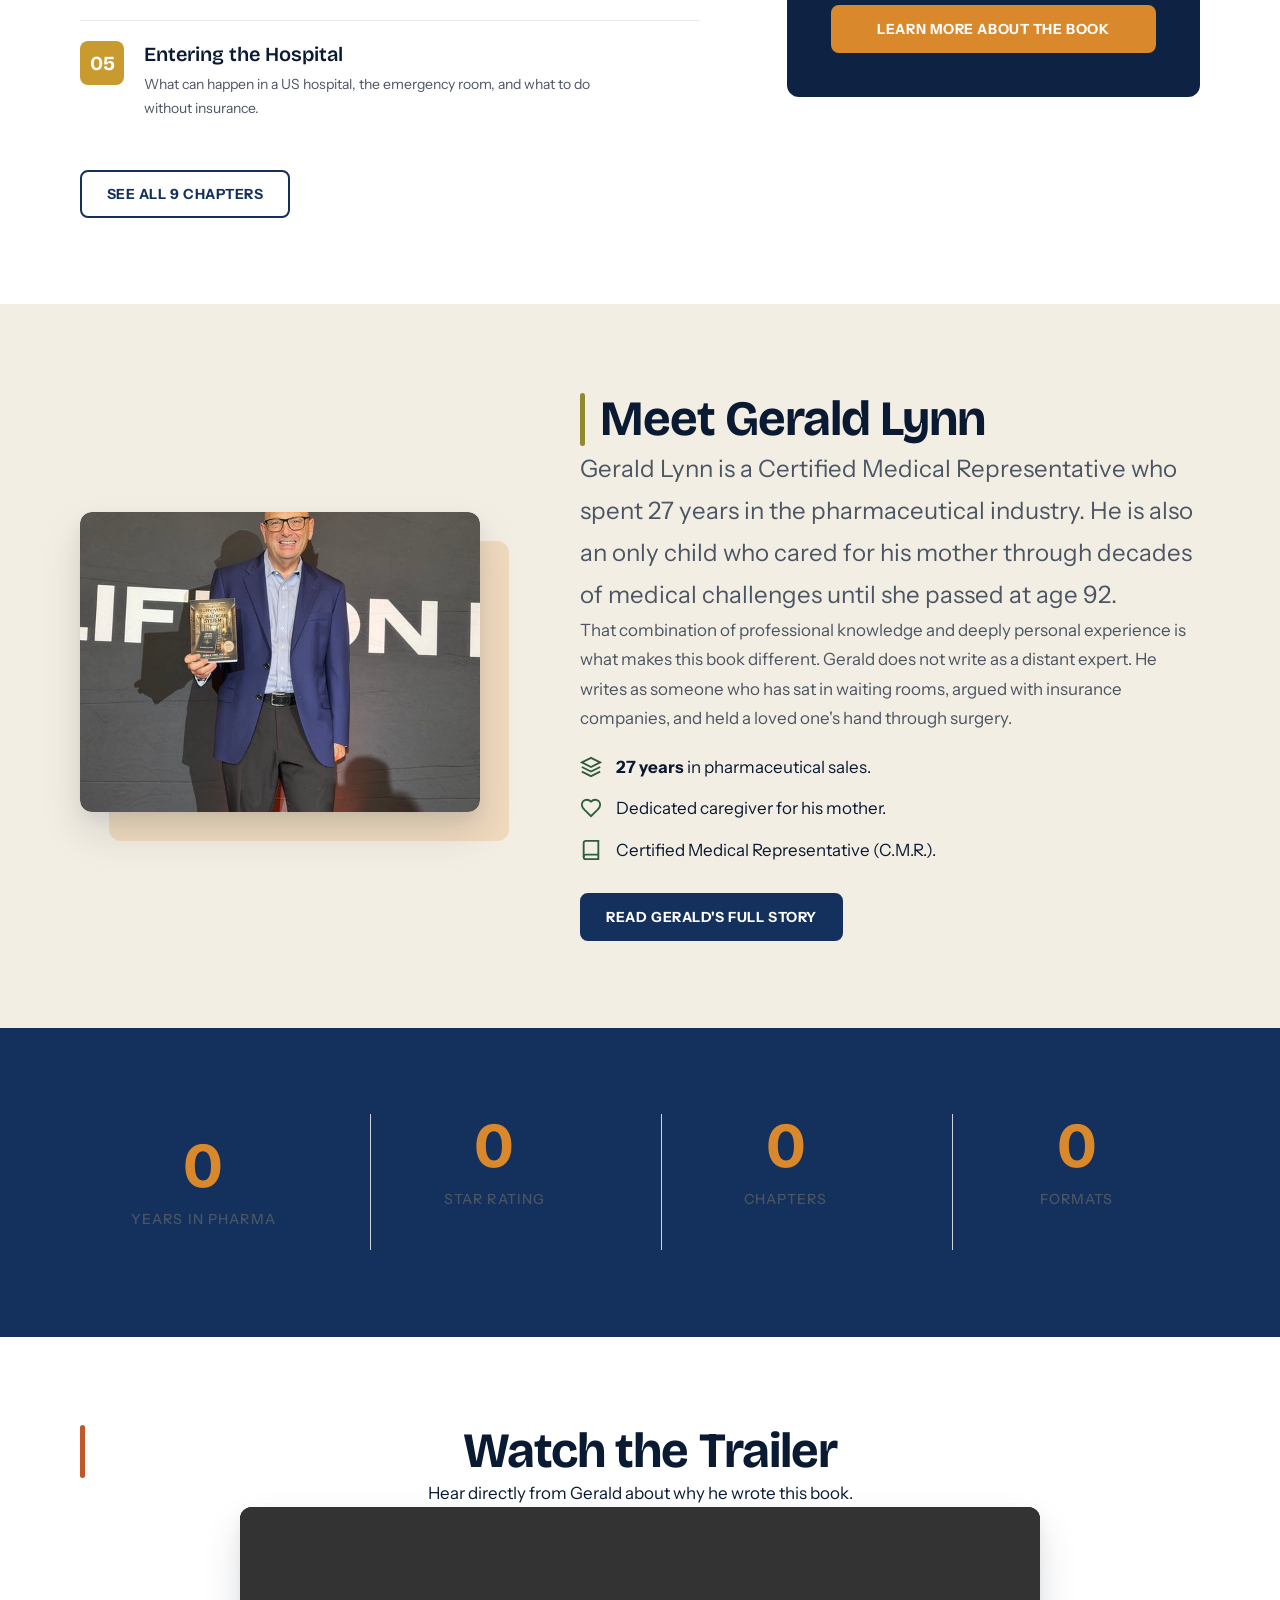
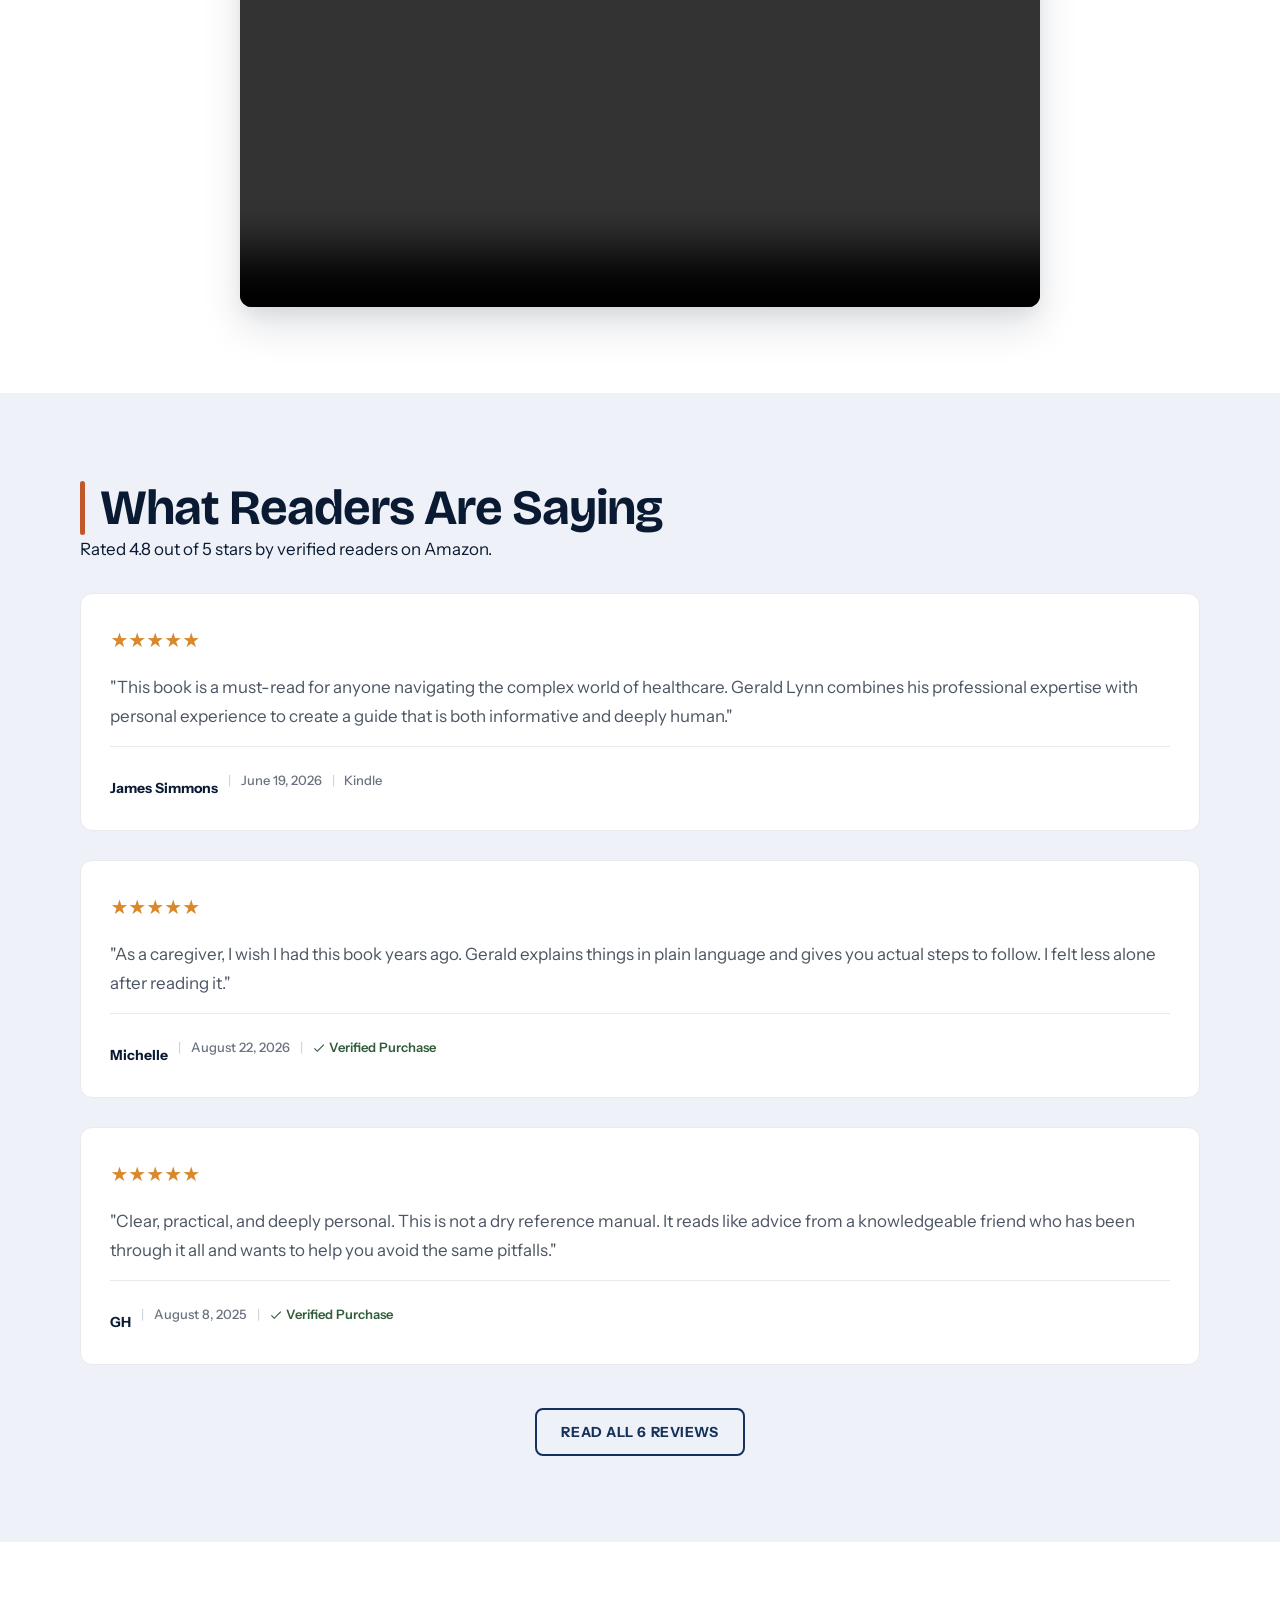
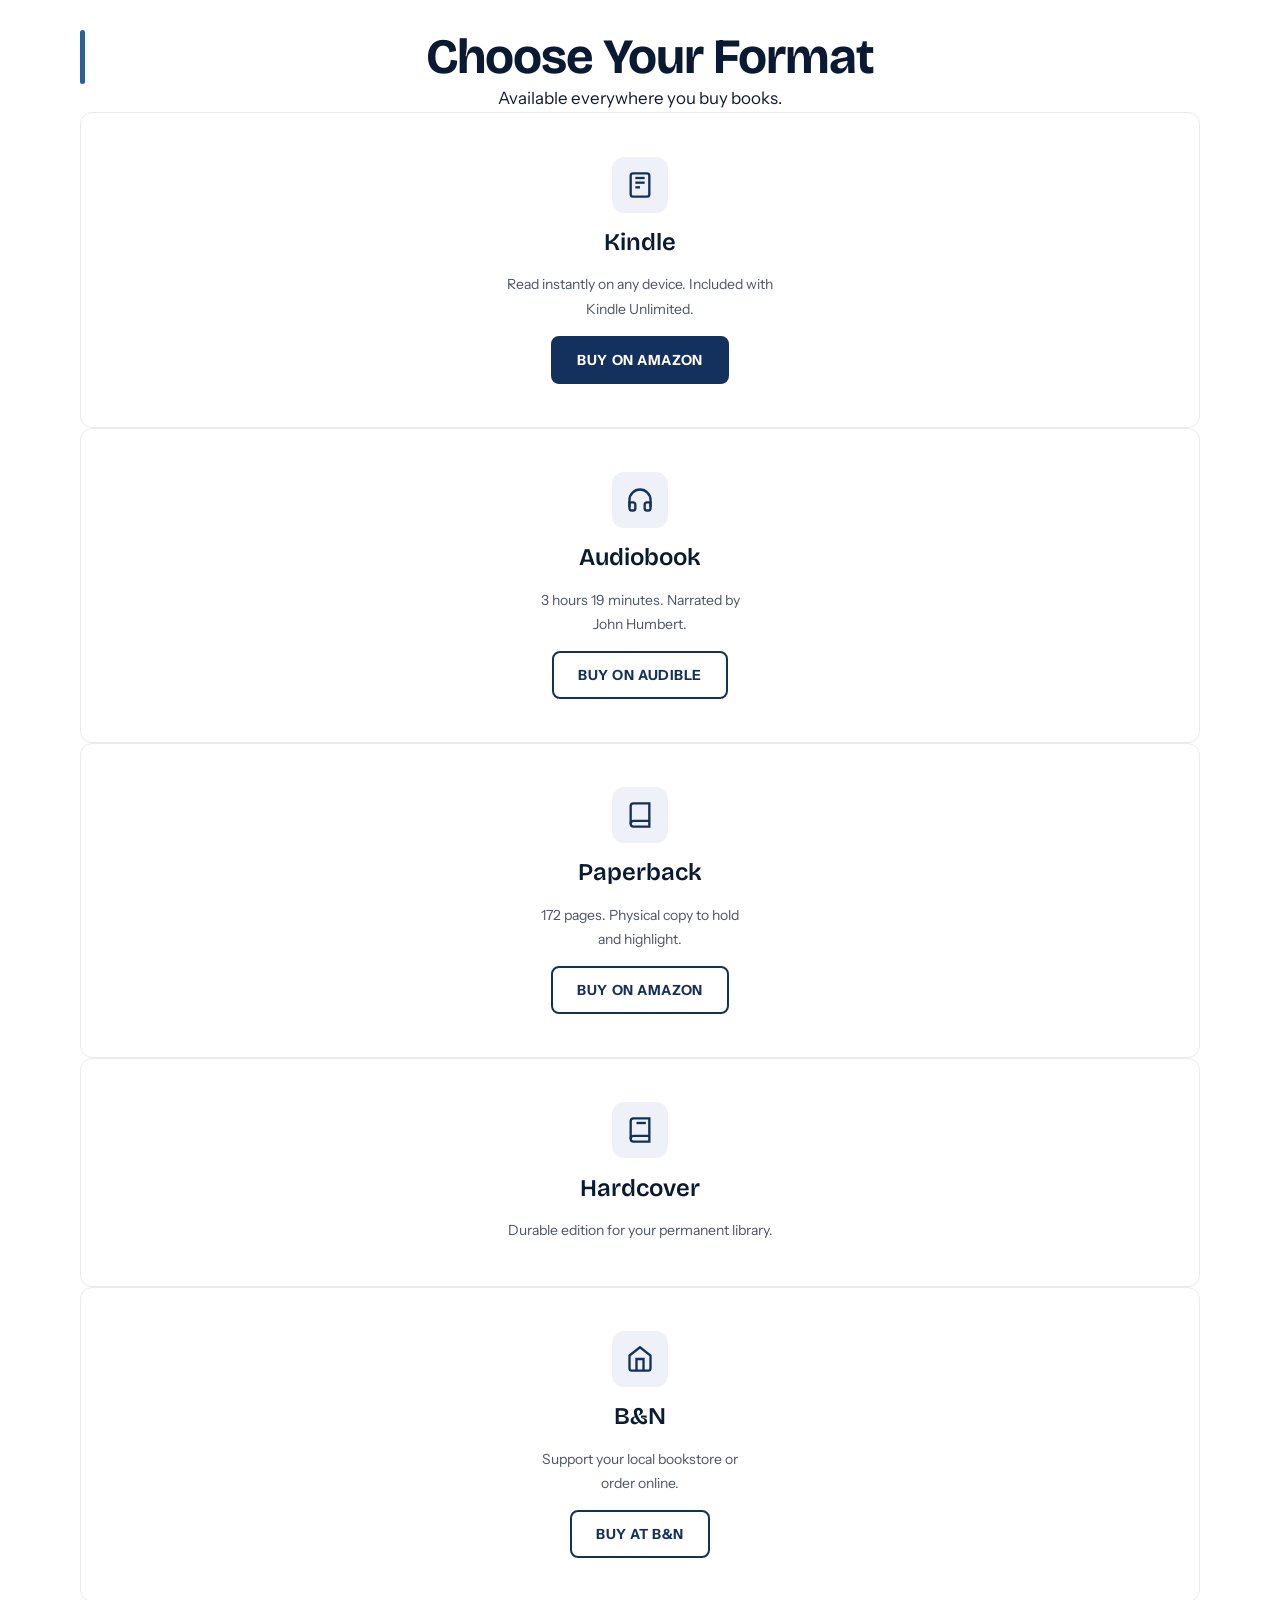
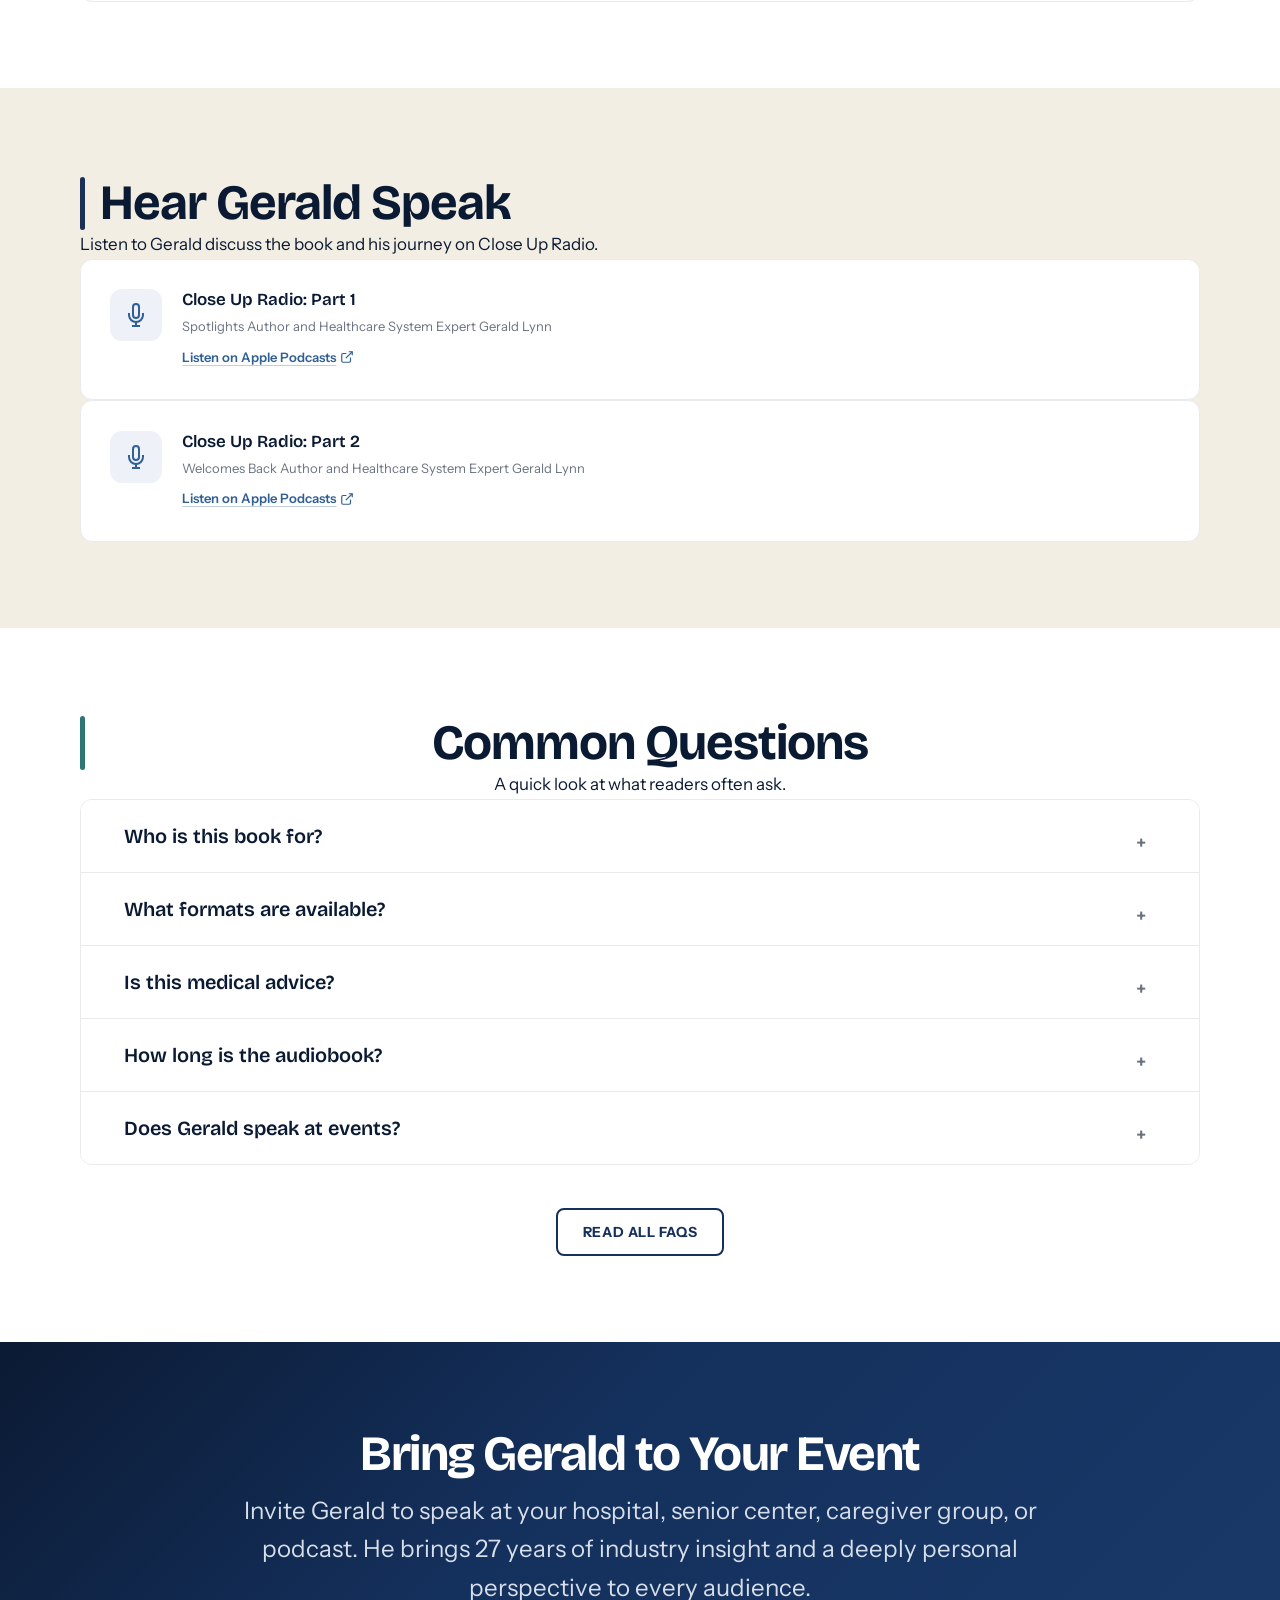
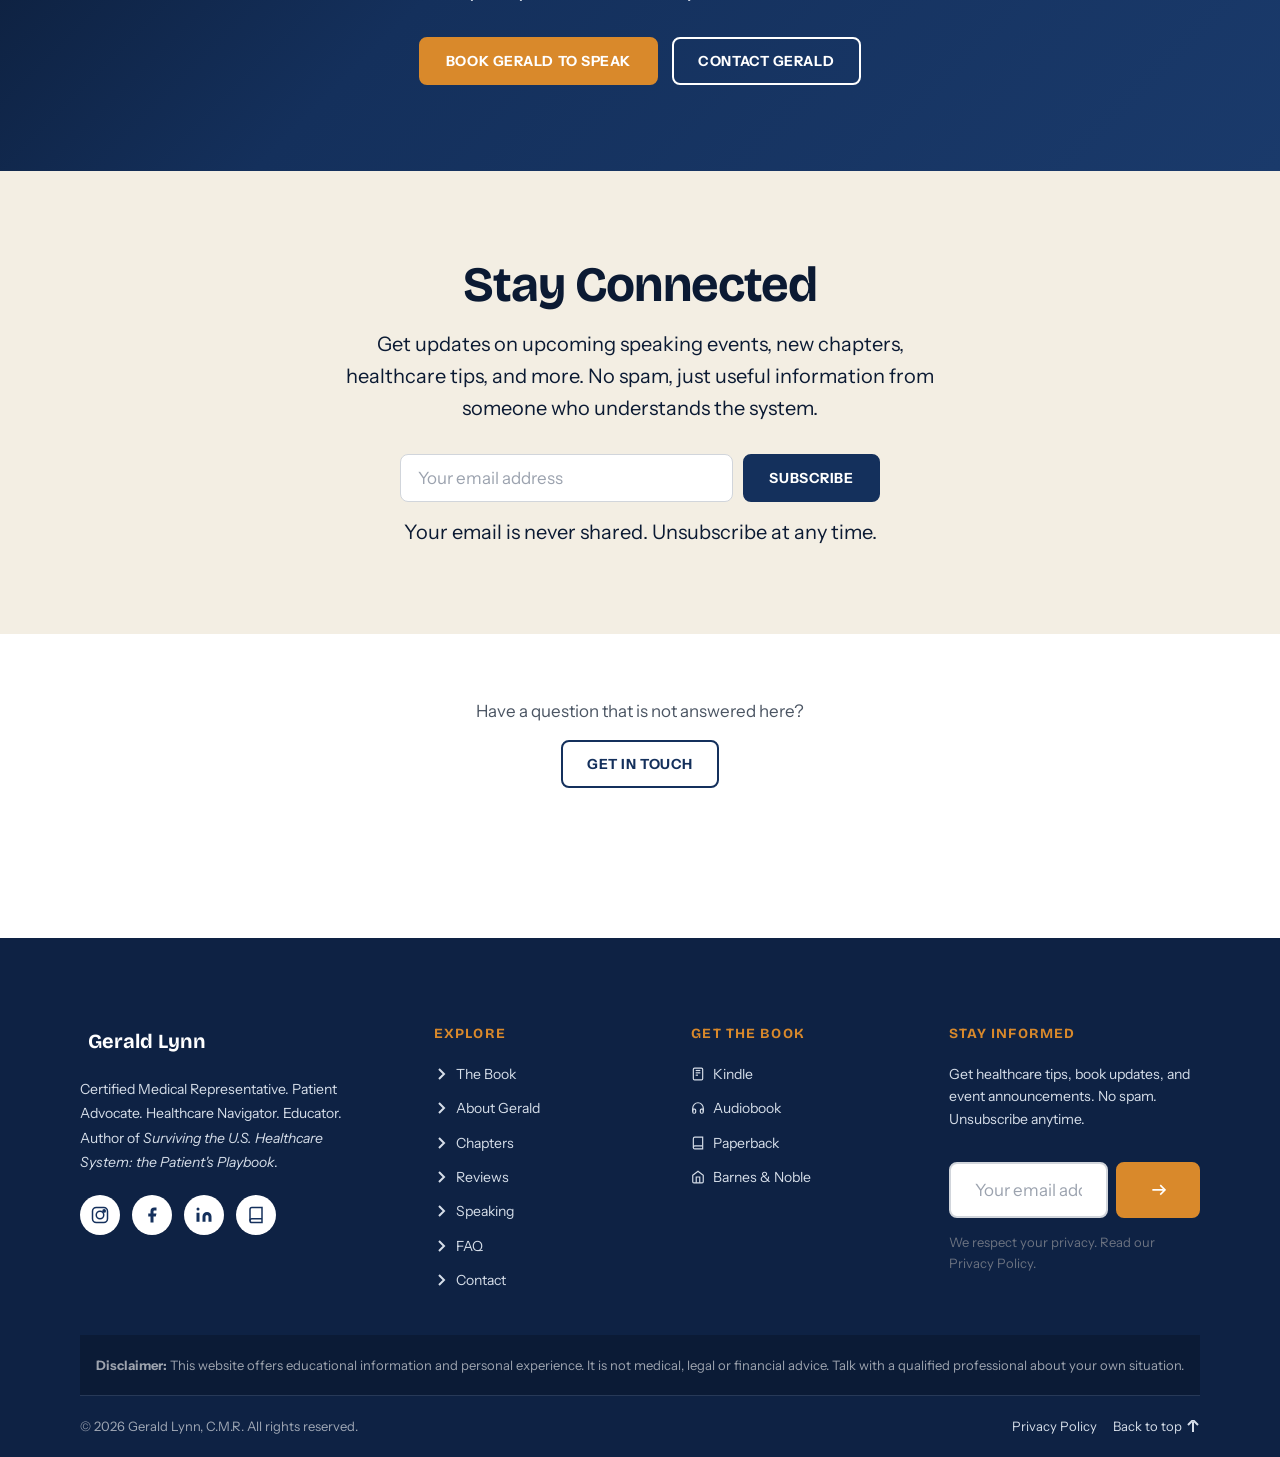
==== commit 5ae97606: "Update index.html" ====
--- a/index.html
+++ b/index.html
@@ -702,6 +702,8 @@
             </video>
           </div>
         </div>
+      </div>
+    </section>
 
     <!-- ==============================================================
          SECTION 10: READER VOICES (REVIEWS)
@@ -1019,7 +1021,8 @@
             Get updates on upcoming speaking events, new chapters, healthcare tips, and more. No spam, just useful information from someone who understands the system.
           </p>
 
-          <form class="newsletter__form" data-form="newsletter" data-persist="true" action="#" method="POST" novalidate style="max-width: 480px; margin: 0 auto;">
+          <form class="newsletter__form" data-form="newsletter" data-persist="true" action="https://formspree.io/f/mdeejpdq" method="POST" novalidate style="max-width: 480px; margin: 0 auto;">
+            <input type="hidden" name="form_type" value="newsletter">
             <div class="hp-field-wrap" aria-hidden="true" style="position: absolute; left: -9999px;">
               <label for="newsletter-gotcha">Leave this field empty</label>
               <input type="text" id="newsletter-gotcha" name="_gotcha" class="hp-field" tabindex="-1" autocomplete="off">
@@ -1145,7 +1148,8 @@
           <p class="footer-newsletter__desc">
             Get healthcare tips, book updates, and event announcements. No spam. Unsubscribe anytime.
           </p>
-          <form class="newsletter-inline" id="footer-newsletter-form" data-form="newsletter" novalidate>
+          <form class="newsletter-inline" id="footer-newsletter-form" data-form="newsletter" action="https://formspree.io/f/mdeejpdq" method="POST" novalidate>
+            <input type="hidden" name="form_type" value="newsletter">
             <label for="footer-newsletter-email" class="sr-only">Email address</label>
             <input type="email" id="footer-newsletter-email" name="email" class="form-input" placeholder="Your email address" required autocomplete="email" aria-required="true">
             <!-- Honeypot -->
--- a/css/style.css
+++ b/css/style.css
@@ -3042,62 +3042,11 @@
 
 
 /* ==========================================================================
-   SECTION 27: SCROLL REVEAL ANIMATIONS
-   Base state for scroll-triggered reveals. Activated by animations.js.
+   SECTION 27: SCROLL REVEAL STAGGER DELAYS
+   Base visibility is controlled by the REVEAL SYSTEM block at the bottom
+   of this file. These classes only add transition-delay for staggering.
    ========================================================================== */
 
-.reveal {
-  opacity: 0;
-  transform: translateY(20px);
-  transition: opacity var(--duration-slow) var(--ease-out),
-              transform var(--duration-slow) var(--ease-out);
-  will-change: opacity, transform;
-}
-
-.reveal.is-visible {
-  opacity: 1;
-  transform: translateY(0);
-}
-
-/* Directional reveals */
-.reveal-left {
-  opacity: 0;
-  transform: translateX(-24px);
-  transition: opacity var(--duration-slow) var(--ease-out),
-              transform var(--duration-slow) var(--ease-out);
-}
-
-.reveal-left.is-visible {
-  opacity: 1;
-  transform: translateX(0);
-}
-
-.reveal-right {
-  opacity: 0;
-  transform: translateX(24px);
-  transition: opacity var(--duration-slow) var(--ease-out),
-              transform var(--duration-slow) var(--ease-out);
-}
-
-.reveal-right.is-visible {
-  opacity: 1;
-  transform: translateX(0);
-}
-
-/* Scale reveal */
-.reveal-scale {
-  opacity: 0;
-  transform: scale(0.95);
-  transition: opacity var(--duration-slow) var(--ease-out),
-              transform var(--duration-slow) var(--ease-out);
-}
-
-.reveal-scale.is-visible {
-  opacity: 1;
-  transform: scale(1);
-}
-
-/* Stagger delays for child elements */
 .reveal-d1 { transition-delay: 80ms; }
 .reveal-d2 { transition-delay: 160ms; }
 .reveal-d3 { transition-delay: 240ms; }
@@ -4605,13 +4554,41 @@
   color: var(--white) !important;
 }
 
-/* =========================================
-   REVEAL SYSTEM — JS-aware
-   ========================================= */
-.js .reveal        { opacity: 0; transform: translateY(20px); }
-.js .reveal-left   { opacity: 0; transform: translateX(-24px); }
-.js .reveal-right  { opacity: 0; transform: translateX(24px); }
-.js .reveal-scale  { opacity: 0; transform: scale(0.95); }
+/* ==========================================================================
+   REVEAL SYSTEM — JS-aware (SAFE VERSION)
+   Content is visible by default.
+   It only hides when .js is on <html>, and only then animates in.
+   If JS fails to load, content still shows. If a page is restored from
+   the Back button cache, the pageshow listener re-shows everything.
+   ========================================================================== */
+.reveal,
+.reveal-left,
+.reveal-right,
+.reveal-scale {
+  opacity: 1;
+  transform: none;
+}
+
+.js .reveal {
+  opacity: 0;
+  transform: translateY(16px);
+  transition: opacity .4s, transform .4s;
+}
+.js .reveal-left {
+  opacity: 0;
+  transform: translateX(-16px);
+  transition: opacity .4s, transform .4s;
+}
+.js .reveal-right {
+  opacity: 0;
+  transform: translateX(16px);
+  transition: opacity .4s, transform .4s;
+}
+.js .reveal-scale {
+  opacity: 0;
+  transform: scale(.96);
+  transition: opacity .4s, transform .4s;
+}
 
 .js .reveal.is-visible,
 .js .reveal-left.is-visible,
@@ -4621,77 +4598,14 @@
   transform: none;
 }
 
-/* No-JS fallback: everything visible instantly */
-.no-js .reveal,
-.no-js .reveal-left,
-.no-js .reveal-right,
-.no-js .reveal-scale {
-  opacity: 1;
-  transform: none;
-}
-/* =========================================
-   MOBILE NAVIGATION
-   ========================================= */
-@media (max-width: 1023px) {
-  .nav__toggle {
-    display: inline-flex;
-    flex-direction: column;
-    justify-content: center;
-    gap: 5px;
-    background: none;
-    border: none;
-    padding: 10px;
-    cursor: pointer;
-    z-index: 9999;
+@media (prefers-reduced-motion: reduce) {
+  .js .reveal,
+  .js .reveal-left,
+  .js .reveal-right,
+  .js .reveal-scale {
+    opacity: 1;
+    transform: none;
+    transition: none;
   }
-
-  .nav__toggle-bar {
-    display: block;
-    width: 24px;
-    height: 2px;
-    background-color: var(--navy);
-    border-radius: 2px;
-  }
-
-  .nav__list {
-    position: fixed;
-    top: var(--header-height, 72px);
-    right: 0;
-    width: min(85vw, 320px);
-    height: calc(100vh - var(--header-height, 72px));
-    flex-direction: column;
-    align-items: stretch;
-    gap: 0;
-    background-color: var(--white);
-    padding: var(--sp-md);
-    transform: translateX(100%);
-    transition: transform 0.25s ease;
-    box-shadow: -8px 0 30px rgba(0,0,0,0.1);
-    overflow-y: auto;
-    z-index: 9998;
-  }
-
-  .nav__list.is-open {
-    transform: translateX(0);
-  }
-
-  .nav__item {
-    border-bottom: 1px solid var(--gray-100);
-  }
-
-  .nav__item:last-child {
-    border-bottom: none;
-  }
-
-  .nav__link {
-    display: block;
-    padding: var(--sp-sm) var(--sp-xs);
-    font-size: 1rem;
-  }
-}
-
-@media (min-width: 1024px) {
-  .nav__toggle {
-    display: none !important;
-  }
-}+}
+
--- a/css/header.css
+++ b/css/header.css
@@ -68,12 +68,14 @@
   display: flex;
   align-items: center;
   justify-content: space-between;
+  gap: var(--sp-sm);
 }
 
 .header__logo {
   display: flex;
   align-items: center;
   text-decoration: none;
+  min-width: 0;
 }
 
 .header__wordmark {
@@ -83,10 +85,12 @@
   color: var(--navy);
 }
 
-/* Desktop Navigation */
+/* Desktop navigation (base) */
 .nav {
   display: flex;
   align-items: center;
+  position: relative;
+  flex-shrink: 0;
 }
 
 .nav__list {
@@ -113,11 +117,6 @@
   color: var(--gold);
 }
 
-/* Hide mobile toggle on desktop */
-.nav__toggle {
-  display: none;
-}
-
 /* =========================================
    RIGHT-SIDE TAB RAIL (DESKTOP ONLY)
    ========================================= */
@@ -138,7 +137,7 @@
   justify-content: flex-end;
   text-decoration: none;
   position: relative;
-  right: -10px; /* Pushes tabs slightly off-screen */
+  right: -10px;
   transition: right 0.2s ease;
 }
 
@@ -172,7 +171,6 @@
   box-shadow: -2px 2px 8px rgba(0,0,0,0.1);
 }
 
-/* Tab Rail Colors */
 .tab-rail__tab--blue { background-color: var(--tab-blue); }
 .tab-rail__tab--green { background-color: var(--tab-green); }
 .tab-rail__tab--teal { background-color: var(--tab-teal); }
@@ -182,8 +180,153 @@
 .tab-rail__tab--navy { background-color: var(--tab-navy); }
 .tab-rail__tab--gold { background-color: var(--gold); }
 
-/* Hide mobile menu elements on desktop */
+/* =========================================
+   FOOTER-ADJACENT HEADER BUTTON
+   ========================================= */
+.header__cta {
+  flex-shrink: 0;
+}
+
+/* =========================================
+   MOBILE NAV (single source of truth)
+   Below 1024px: toggle visible, links in a dropdown.
+   ========================================= */
+@media (max-width: 1023px) {
+  .header__inner {
+    padding-block: 0.75rem;
+  }
+
+  .header__wordmark {
+    font-size: 1.05rem;
+    white-space: nowrap;
+    overflow: hidden;
+    text-overflow: ellipsis;
+  }
+
+  /* Small phones: hide the header button so the menu toggle always fits */
+  @media (max-width: 479px) {
+    .header__cta {
+      display: none;
+    }
+  }
+
+  .nav {
+    position: static;
+    flex-shrink: 0;
+  }
+
+  .nav__toggle {
+    display: flex;
+    flex-direction: column;
+    justify-content: center;
+    gap: 5px;
+    width: 44px;
+    height: 44px;
+    padding: 10px;
+    background: none;
+    border: none;
+    cursor: pointer;
+    position: relative;
+    z-index: 10001;
+  }
+
+  .nav__toggle-bar {
+    display: block;
+    width: 24px;
+    height: 2px;
+    background-color: var(--navy);
+    border-radius: 2px;
+  }
+
+  .nav__list {
+    display: none;
+    position: absolute;
+    top: 100%;
+    left: 0;
+    right: 0;
+    flex-direction: column;
+    align-items: stretch;
+    gap: 0;
+    padding: var(--sp-sm) var(--container-pad);
+    background-color: var(--white);
+    box-shadow: 0 10px 25px rgba(11, 26, 51, 0.12);
+    z-index: 9998;
+  }
+
+  .nav__list.is-open {
+    display: flex;
+  }
+
+  .nav__item {
+    width: 100%;
+    border-bottom: 1px solid var(--gray-100);
+  }
+
+  .nav__item:last-child {
+    border-bottom: none;
+  }
+
+  .nav__link {
+    display: block;
+    padding: var(--sp-sm) 0;
+    font-size: 1rem;
+  }
+}
+
+/* Tablet and small desktop: compact links so they fit beside the logo */
+@media (min-width: 1024px) and (max-width: 1279px) {
+  .nav__list {
+    gap: 1rem;
+  }
+
+  .nav__link {
+    font-size: 0.875rem;
+  }
+}
+
+/* Desktop: links inline, toggle hidden */
+@media (min-width: 1024px) {
+  .nav__toggle {
+    display: none;
+  }
+
+  .nav__list {
+    display: flex;
+    flex-direction: row;
+    position: static;
+    gap: 1.5rem;
+    padding: 0;
+    background: none;
+    box-shadow: none;
+  }
+
+  .nav__item {
+    width: auto;
+    border-bottom: none;
+  }
+
+  .nav__link {
+    padding: 0;
+  }
+}
+
+/* =========================================
+   HIDE UNUSED OLD MOBILE PANEL
+   The dropdown (.nav__list) is the only mobile menu.
+   ========================================= */
 .mobile-menu,
 .mobile-menu-overlay {
-  display: none;
-}+  display: none !important;
+}
+
+/* =========================================
+   HIDE COLORED TAB RAIL ON PHONES  (Plan Step 3)
+   The tab rail overlaps content on narrow screens.
+   Canonical home for this rule is css/responsive.css,
+   but it works here too if you prefer one file.
+   ========================================= */
+@media (max-width: 900px) {
+  .tab-rail {
+    display: none !important;
+  }
+}
--- a/css/responsive.css
+++ b/css/responsive.css
@@ -1801,8 +1801,7 @@
 
 html,
 body {
-  max-width: 100vw;
-  overflow-x: hidden;
+  max-width: 100%;
 }
 
 img,
@@ -1968,4 +1967,4 @@
     opacity: 1 !important;
     transform: none !important;
   }
-}+}
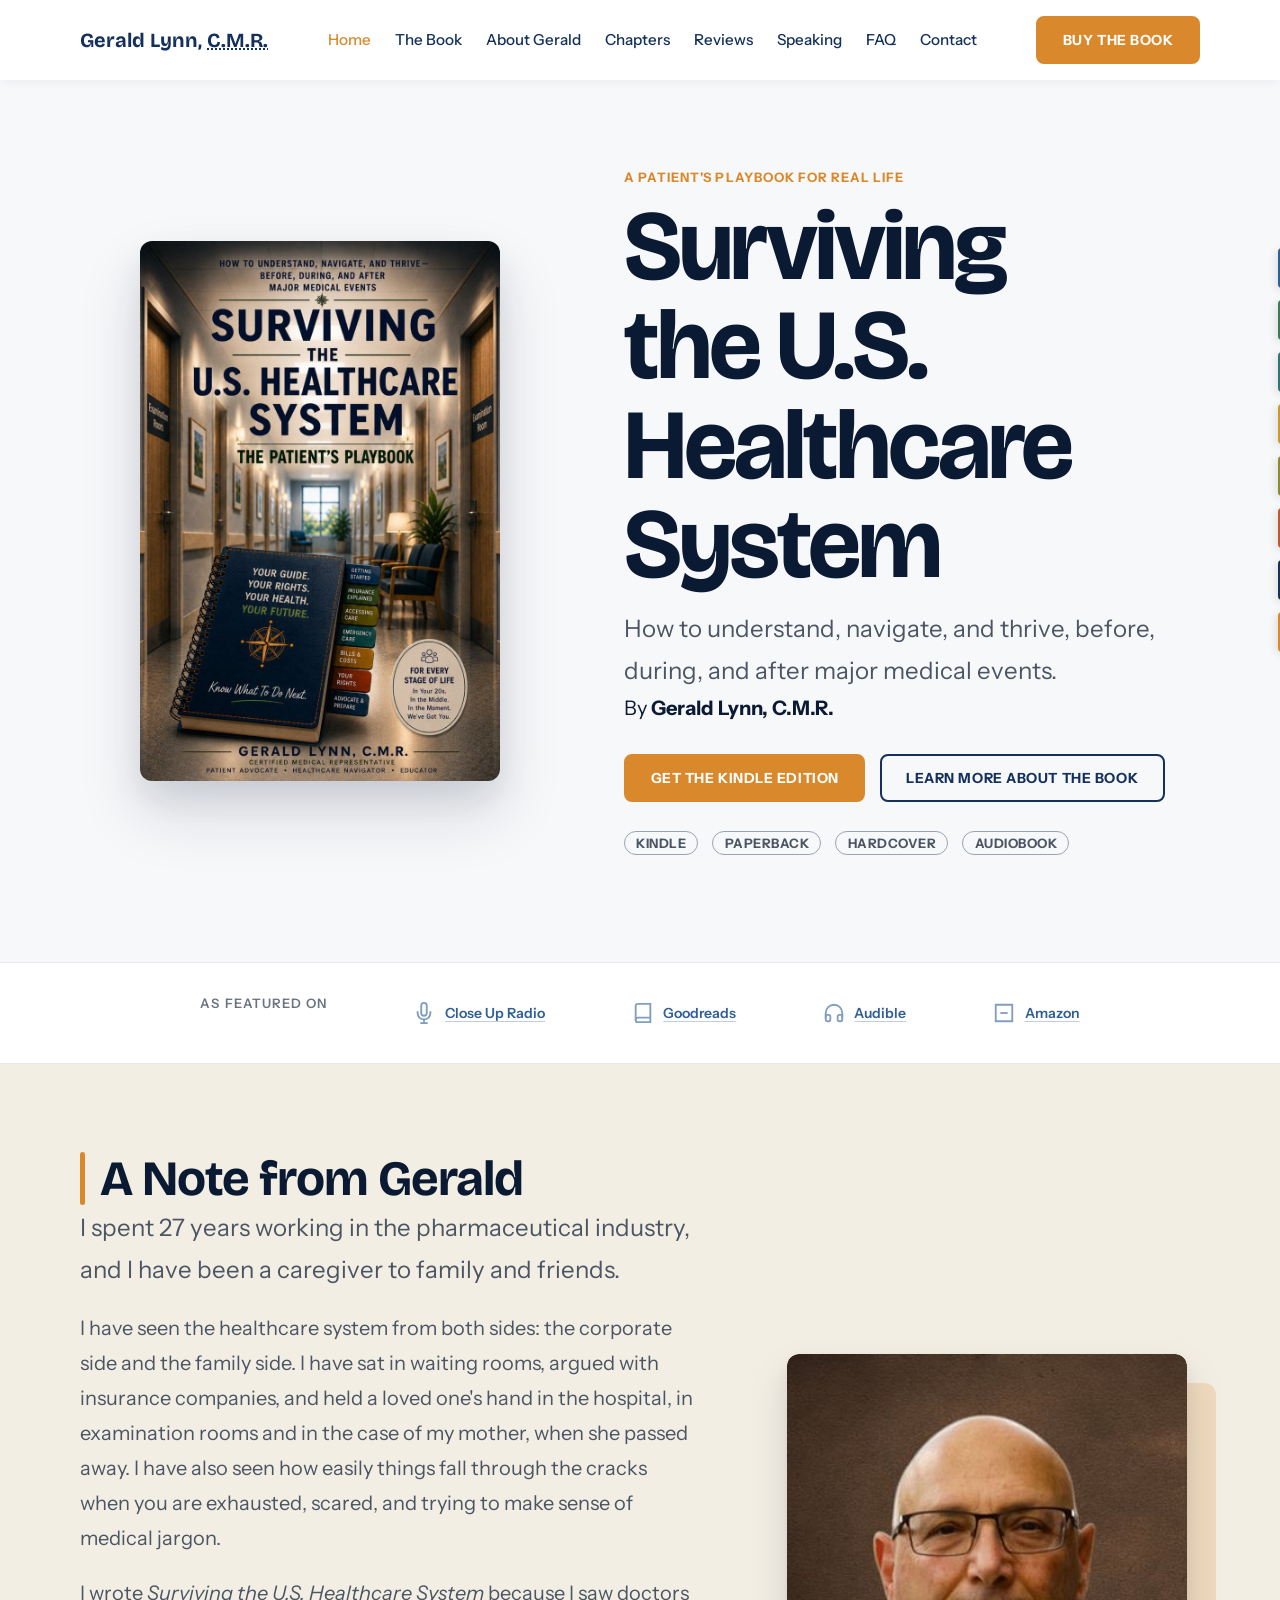
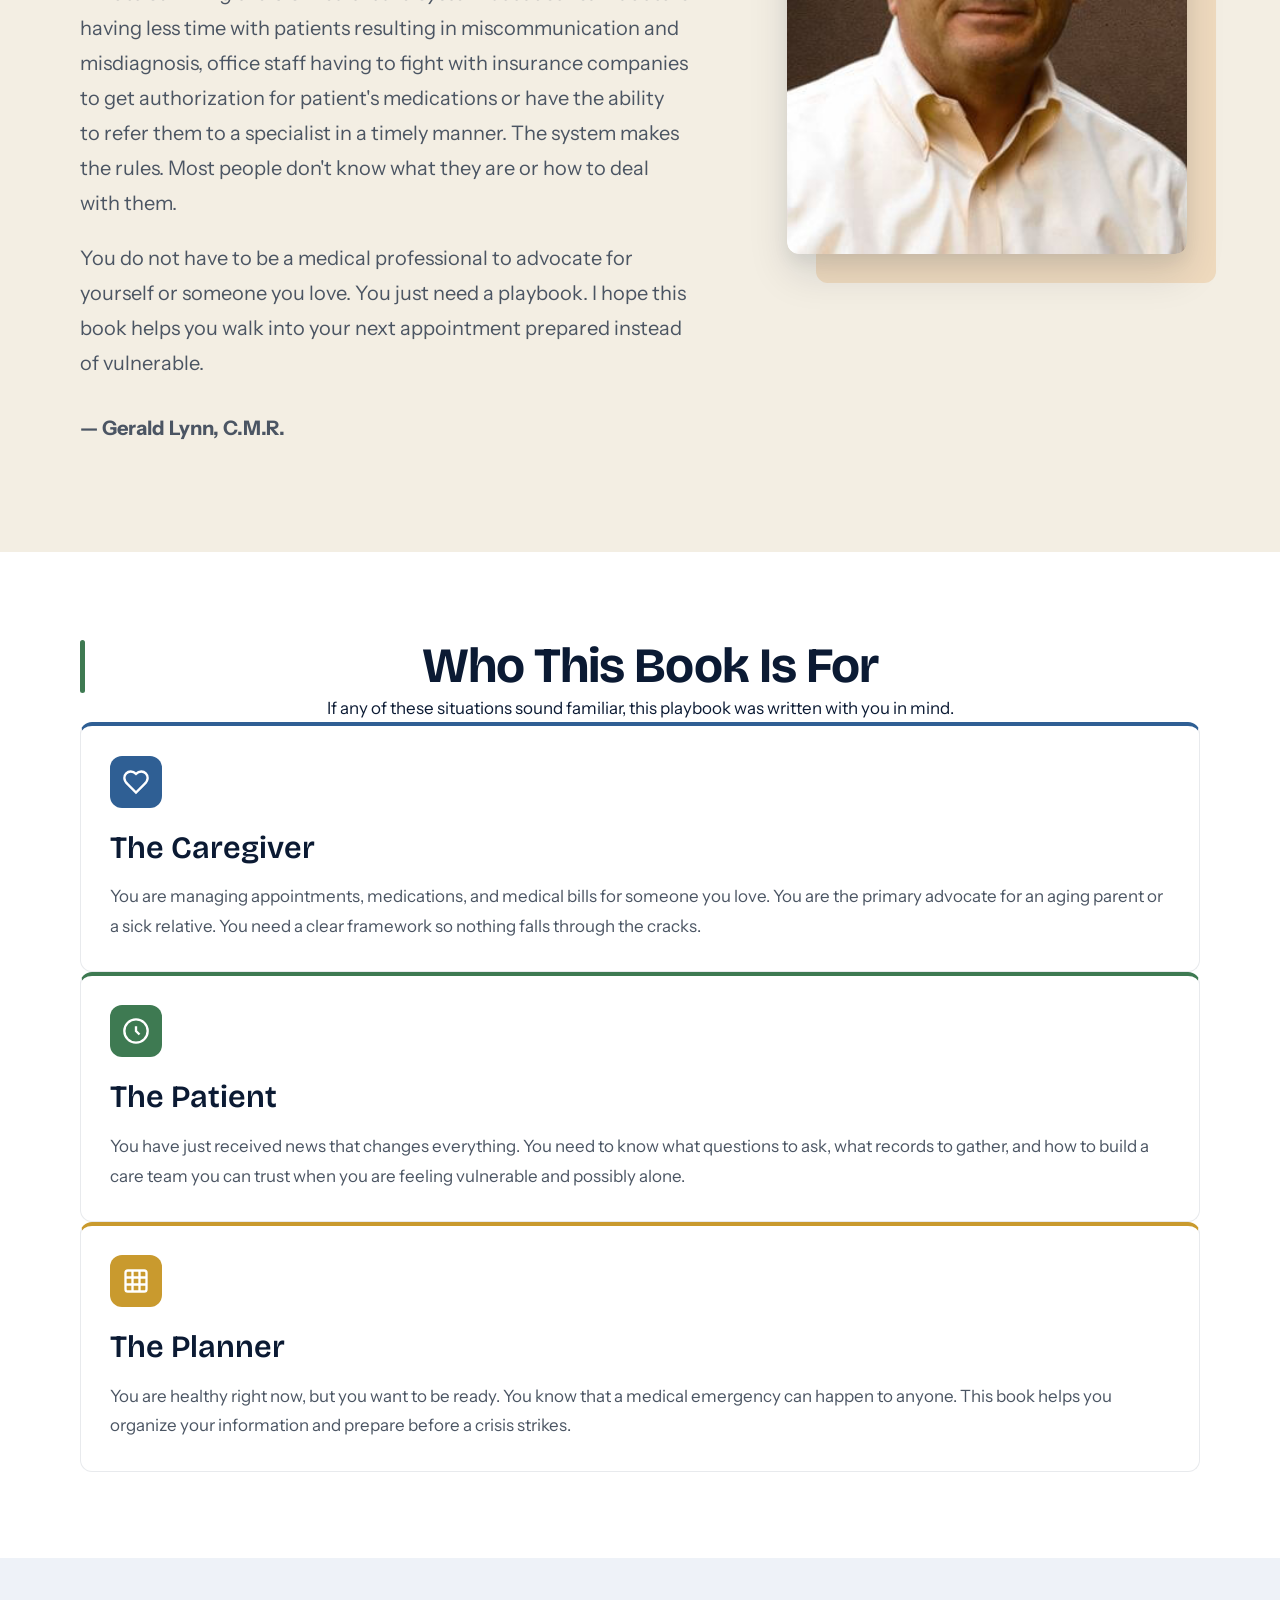
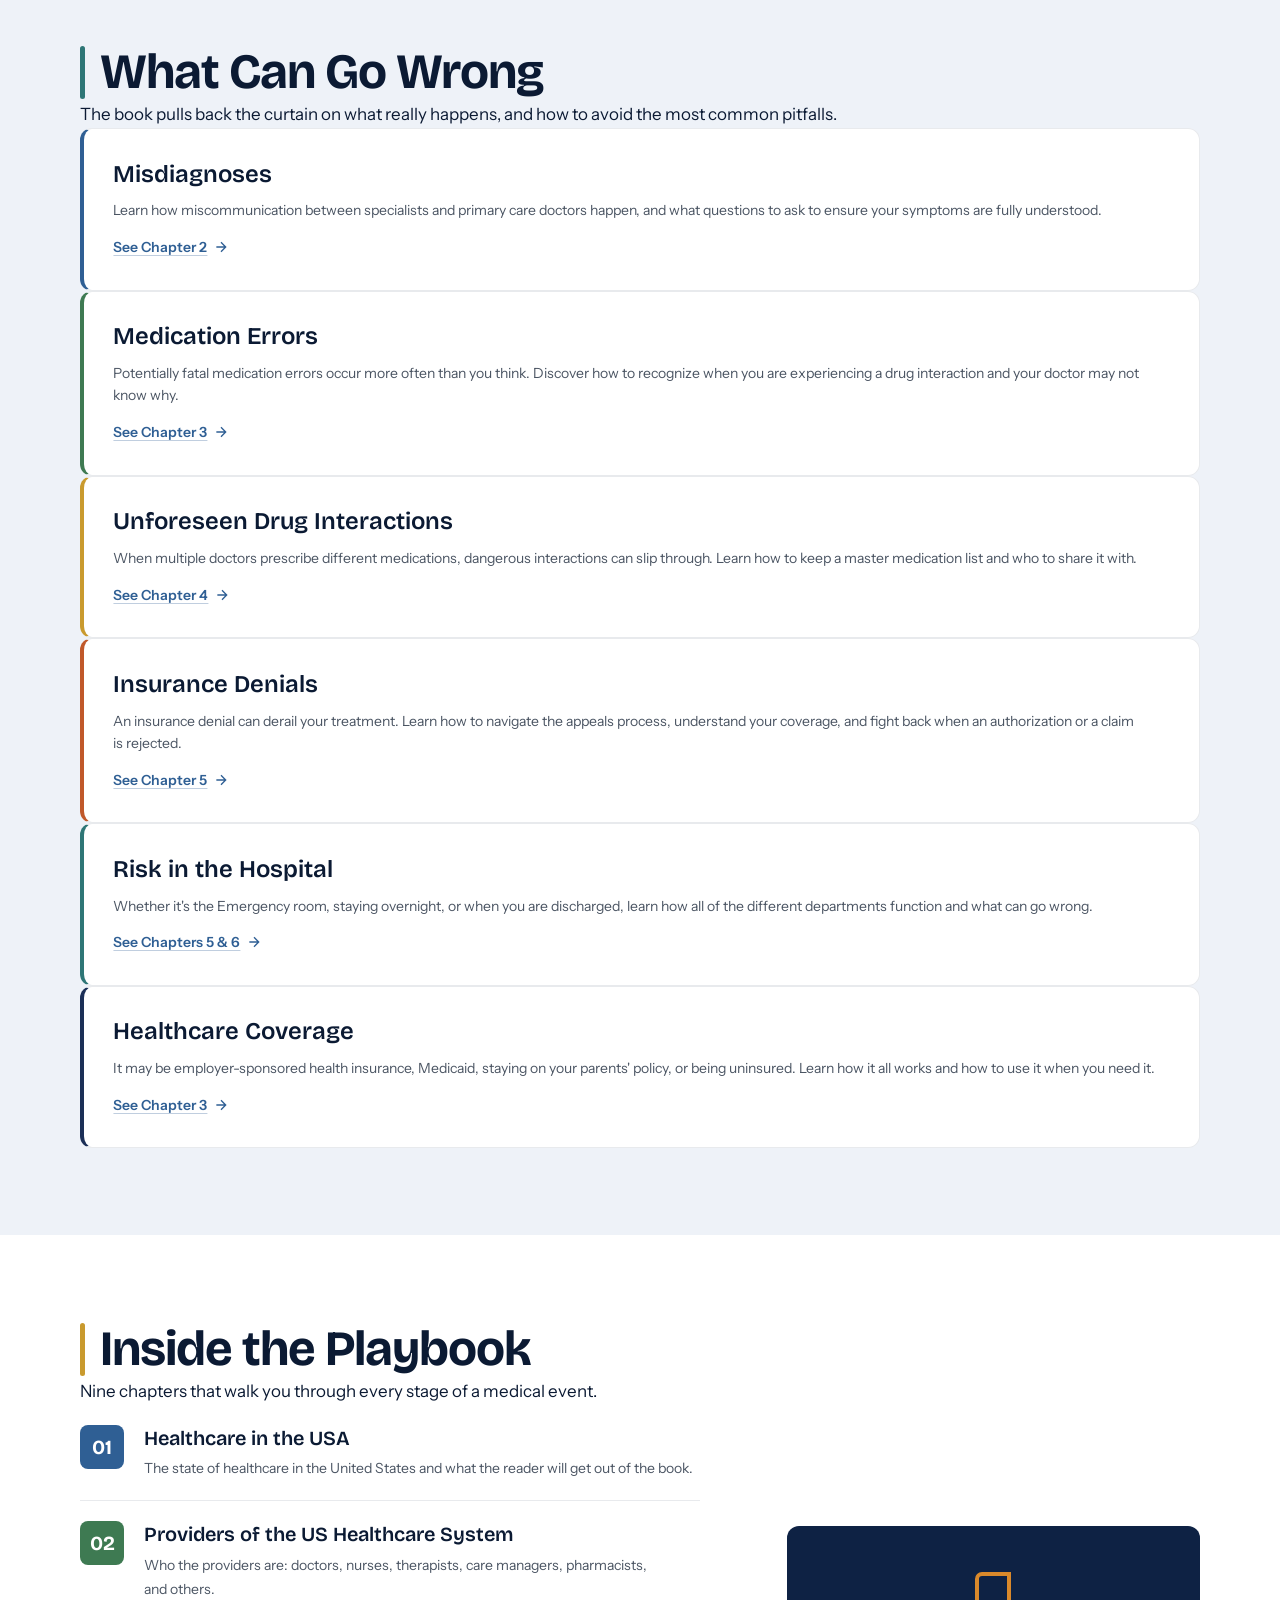
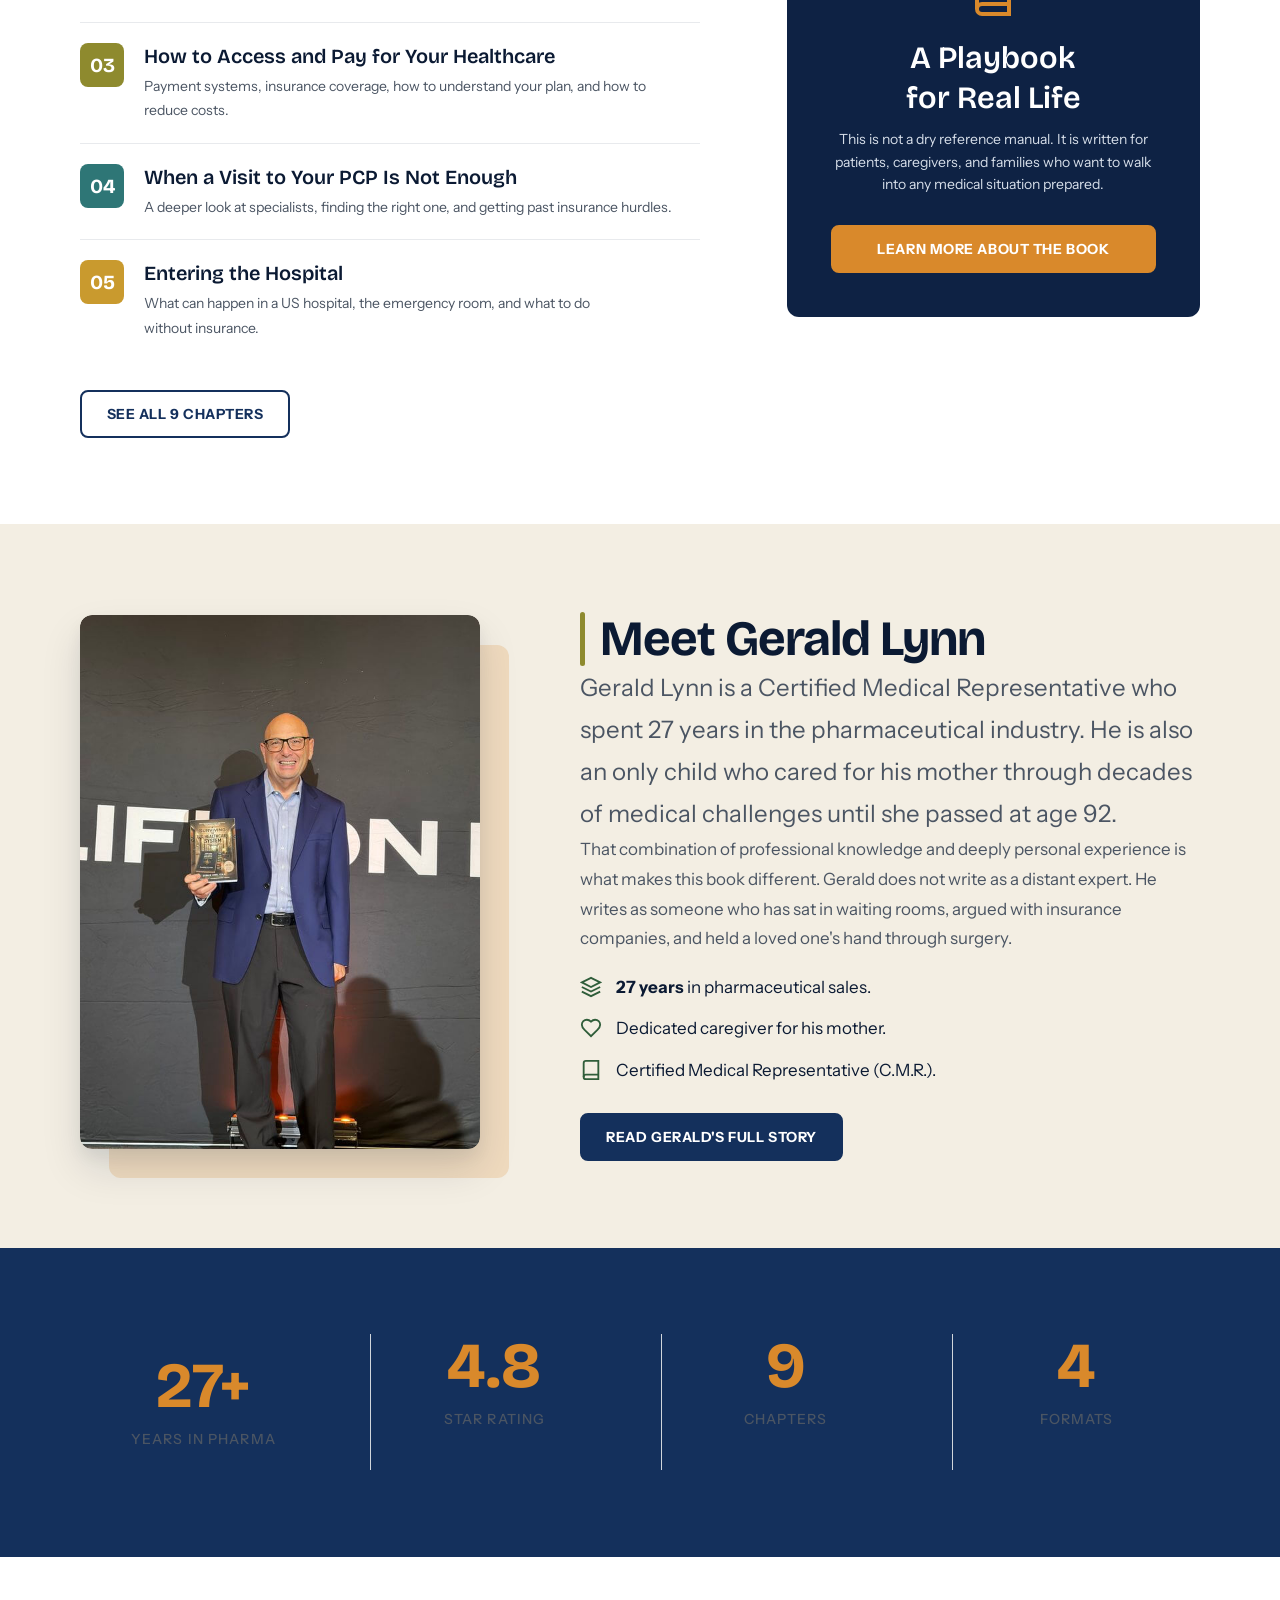
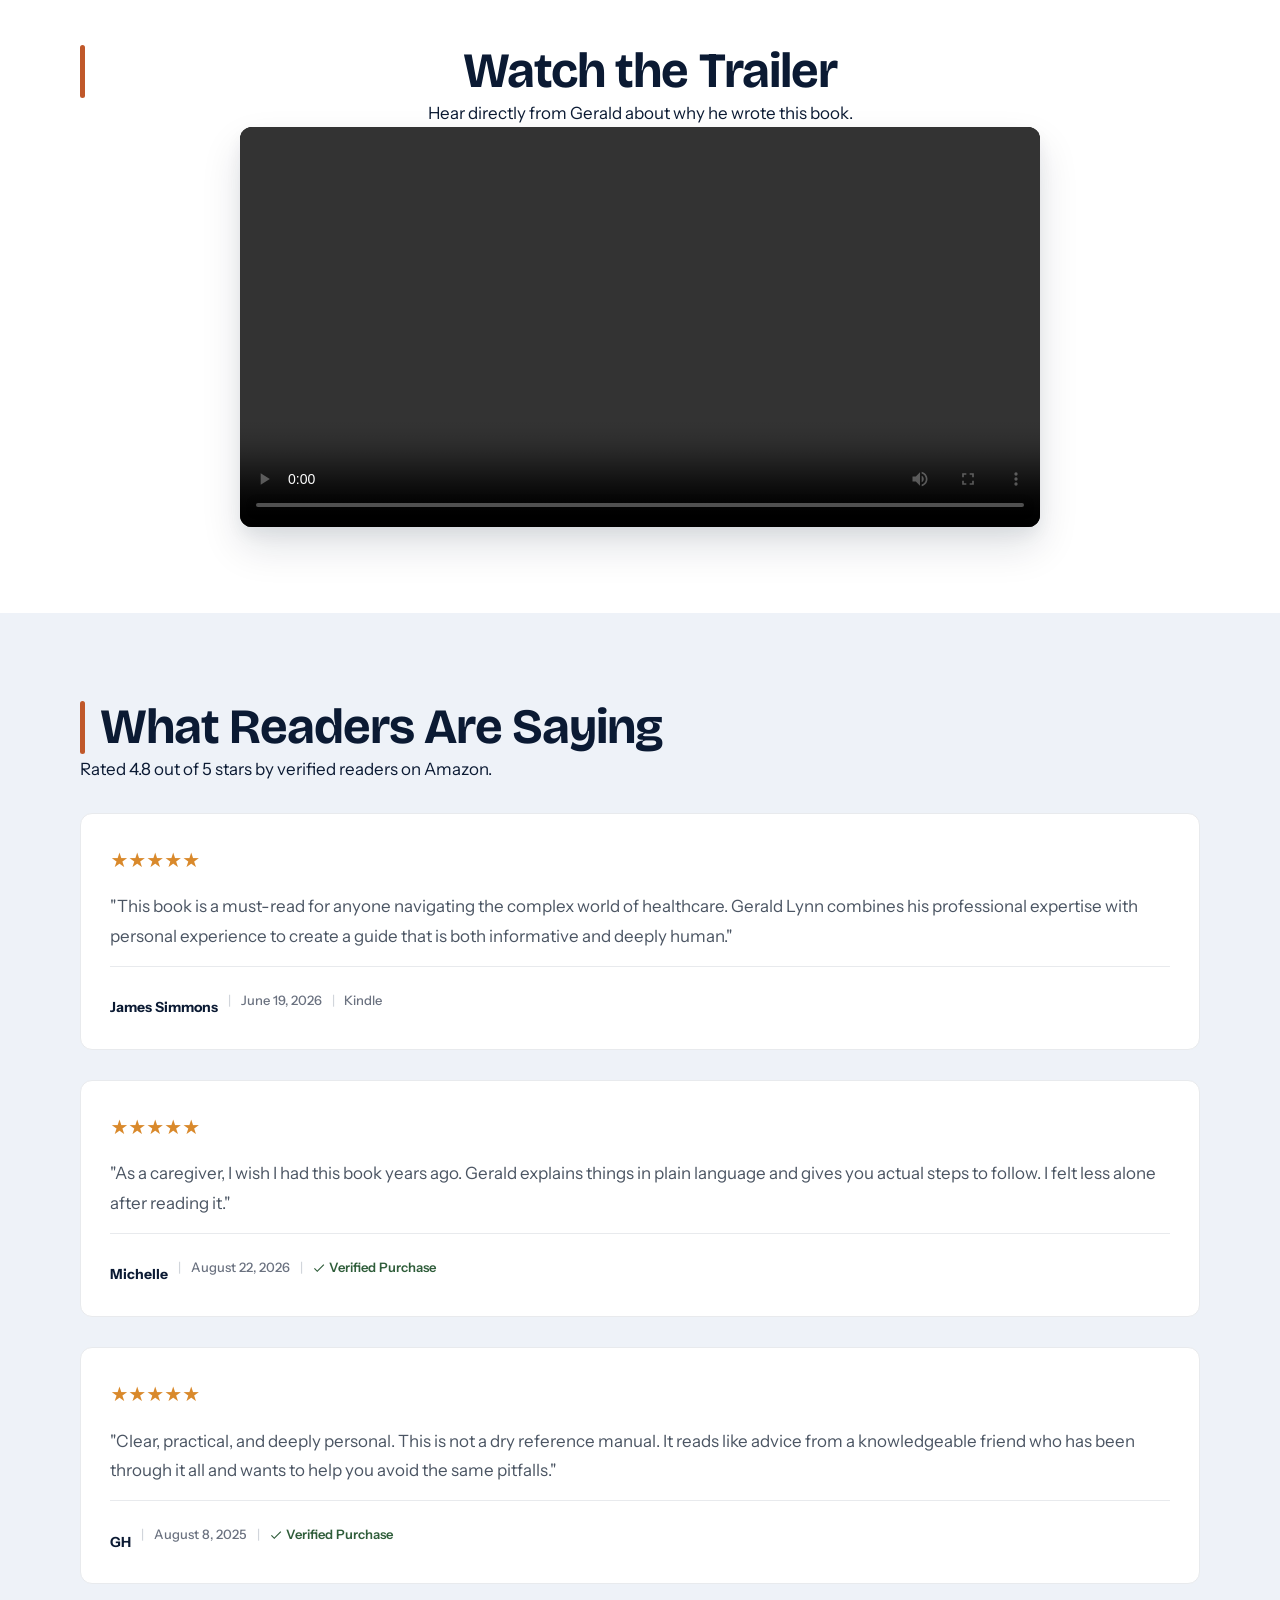
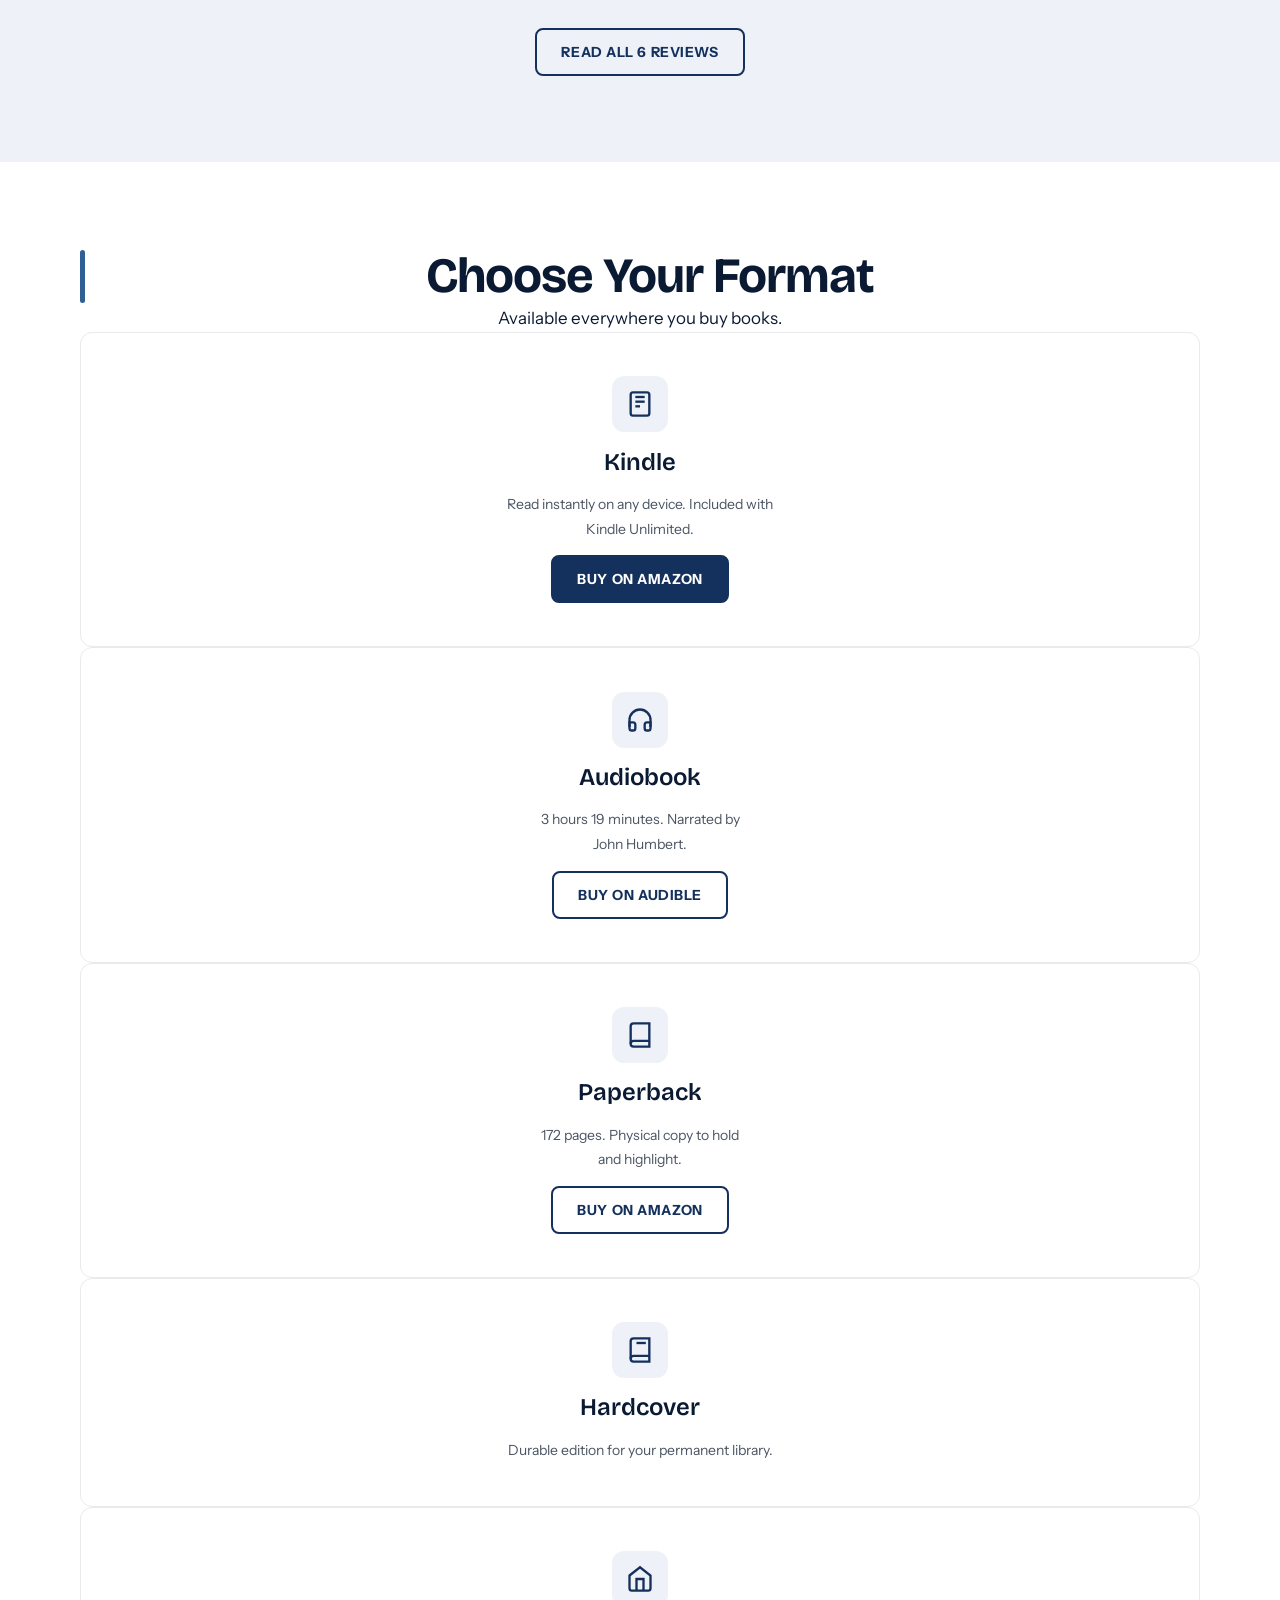
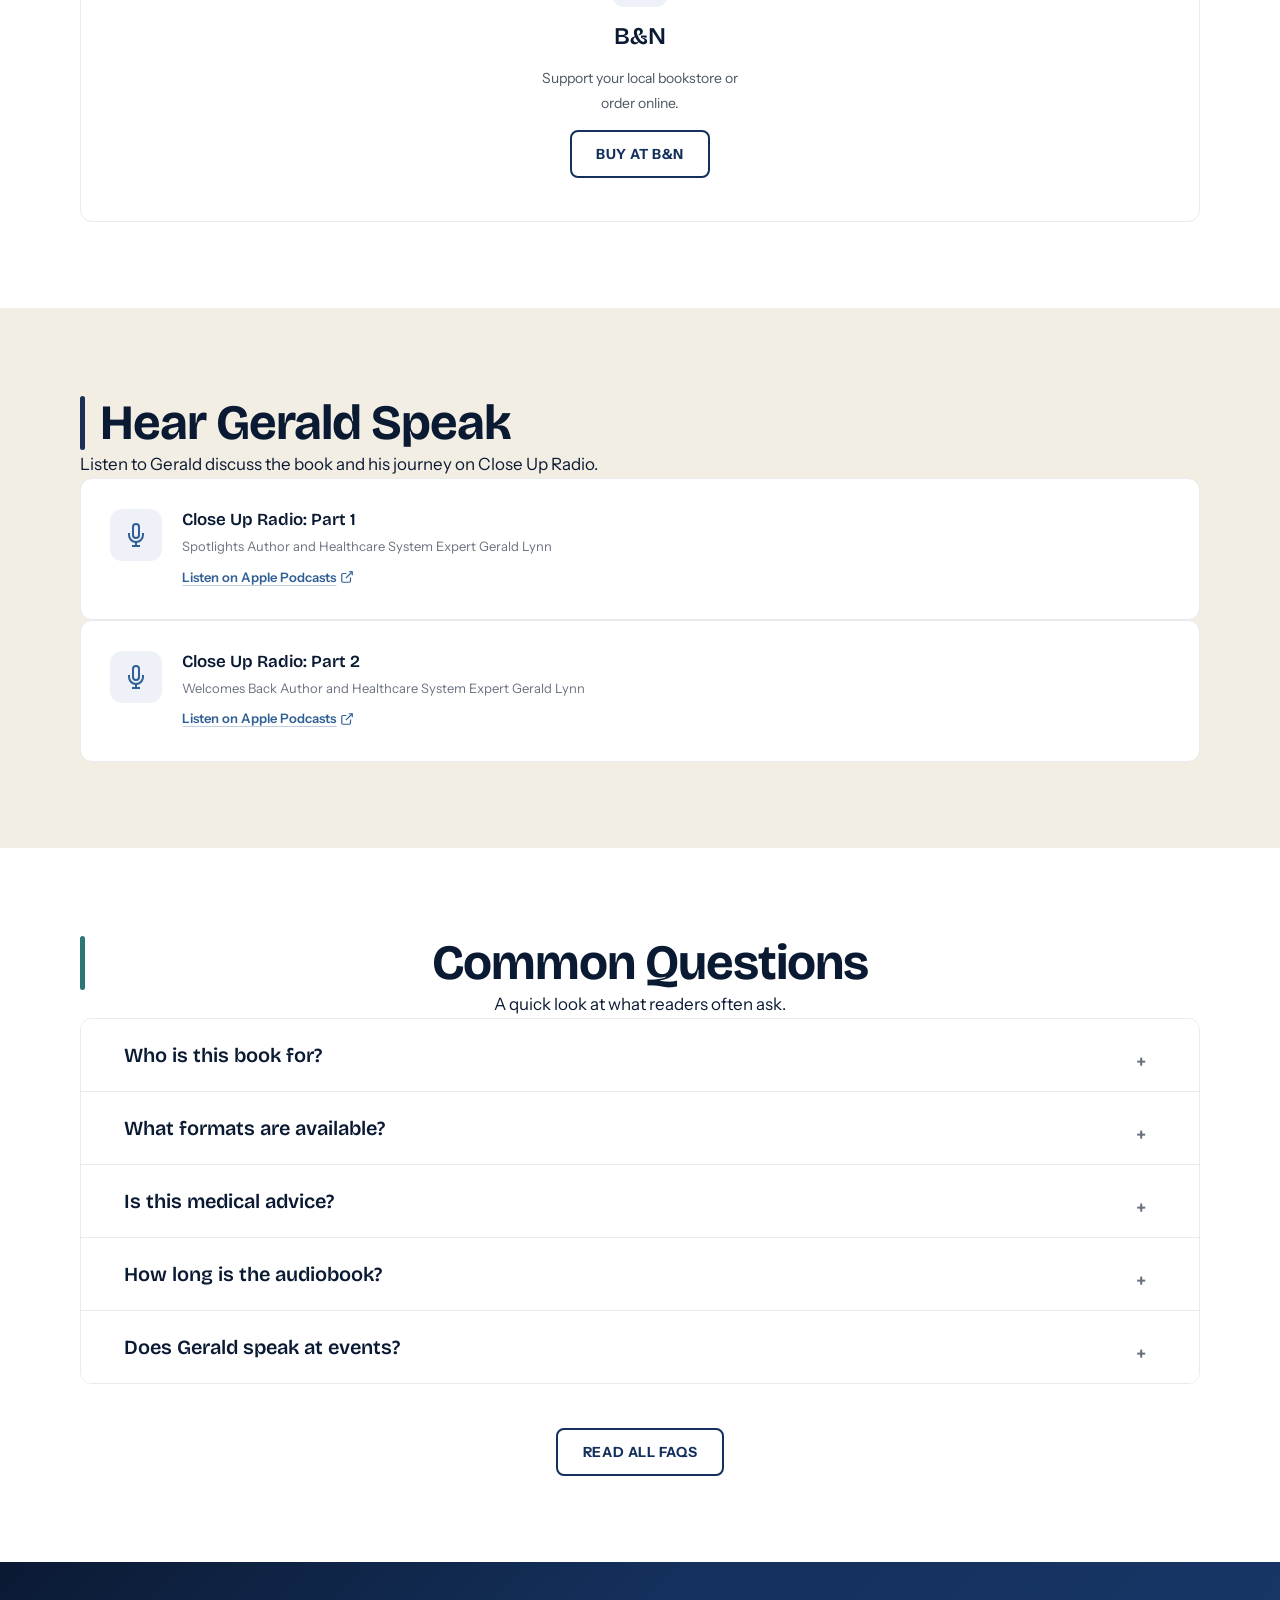
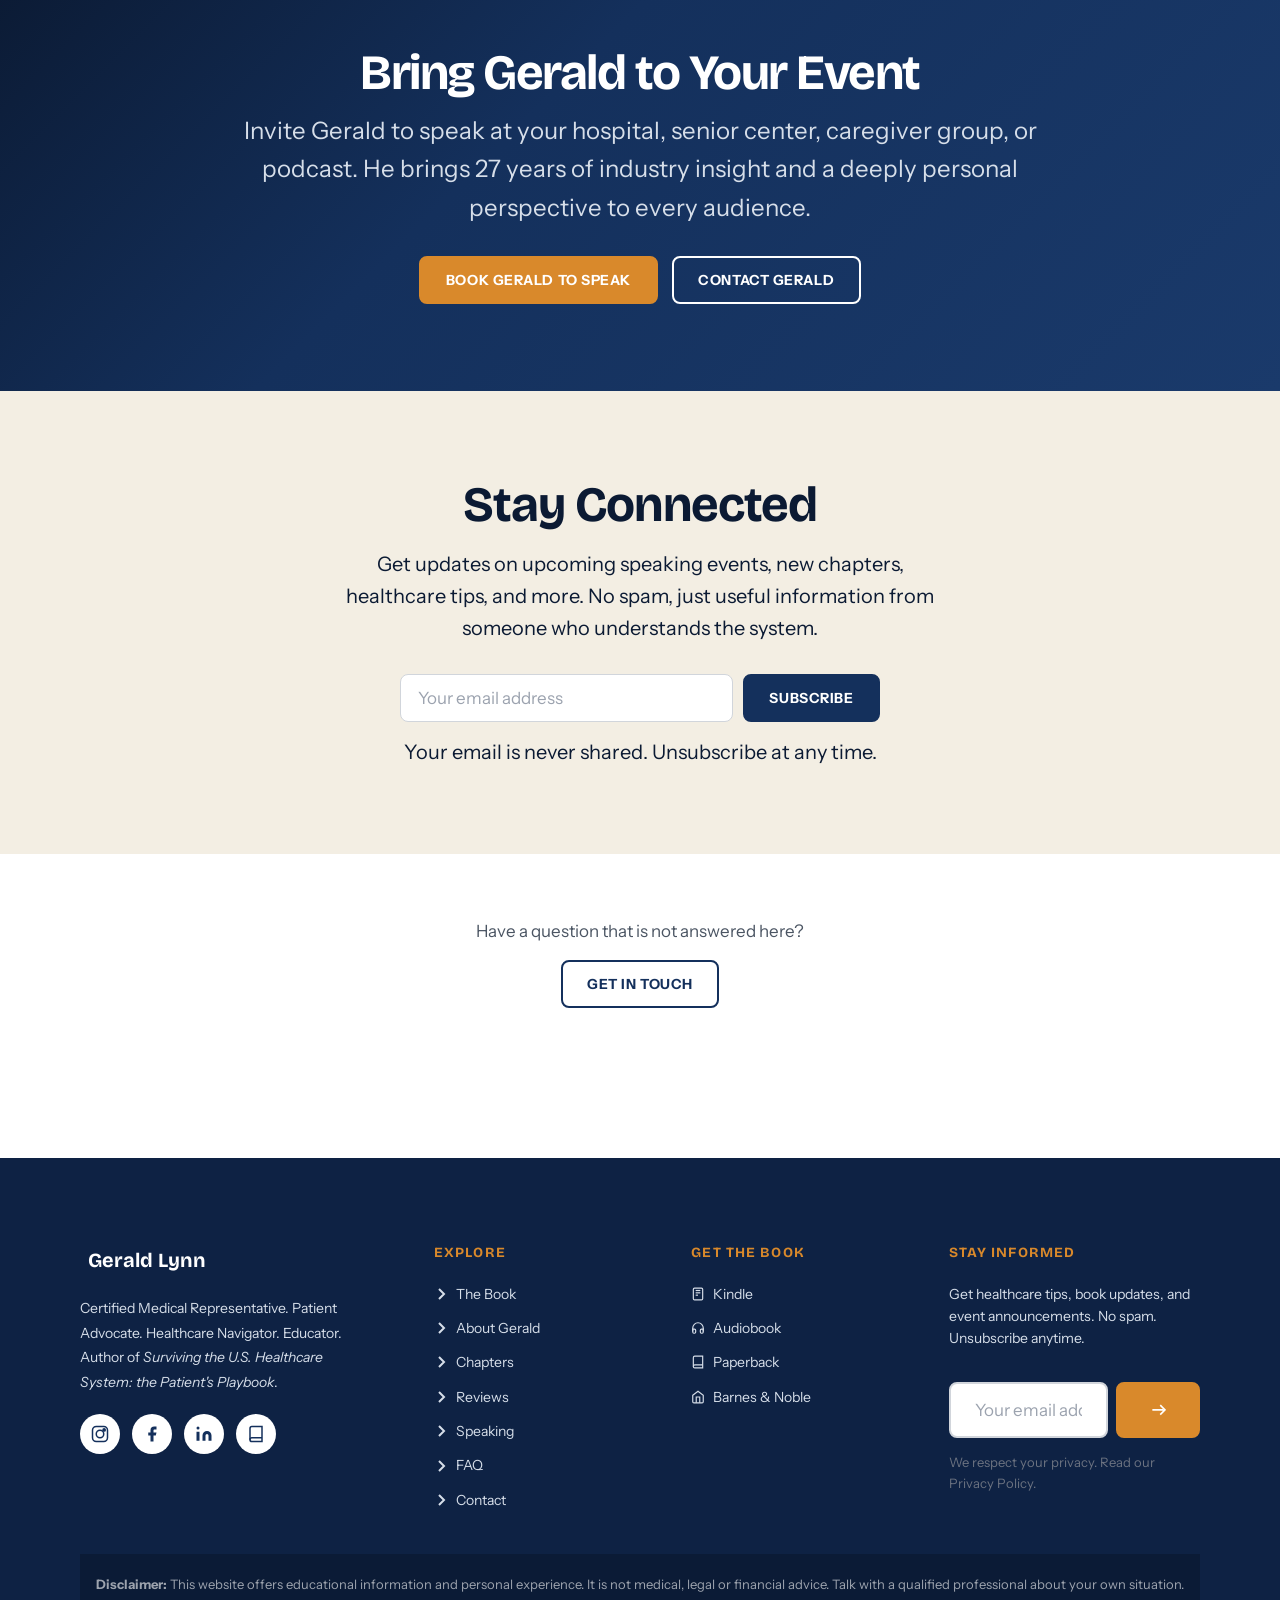
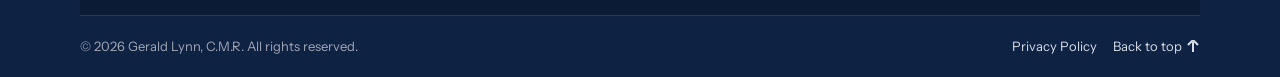
==== commit c015a8bc: "Update index.html" ====
--- a/index.html
+++ b/index.html
@@ -382,9 +382,9 @@
             
             <div class="prose">
               <!--  -->
-              <p class="lead">I spent 27 years working in the pharmaceutical industry, and I have spent much of my life as a caregiver.</p>
-              <p>I have seen the healthcare system from both sides: the corporate side and the family side. I have sat in waiting rooms, argued with insurance companies, and held a loved one's hand through surgery. I have also seen how easily things fall through the cracks when you are exhausted, scared, and trying to make sense of medical jargon.</p>
-              <p>I wrote <em>Surviving the U.S. Healthcare System</em> because I saw too many people walk into appointments unprepared and walk out feeling confused or dismissed. The system assumes you already know the rules. Most of us do not.</p>
+              <p class="lead">I spent 27 years working in the pharmaceutical industry, and I have been a caregiver to family and friends.</p>
+              <p>I have seen the healthcare system from both sides: the corporate side and the family side. I have sat in waiting rooms, argued with insurance companies, and held a loved one's hand in the hospital, in examination rooms and in the case of my mother, when she passed away. I have also seen how easily things fall through the cracks when you are exhausted, scared, and trying to make sense of medical jargon.</p>
+              <p>I wrote <em>Surviving the U.S. Healthcare System</em> because I saw doctors having less time with patients resulting in miscommunication and misdiagnosis, office staff having to fight with insurance companies to get authorization for patient's medications or have the ability to refer them to a specialist in a timely manner. The system makes the rules. Most people don't know what they are or how to deal with them.</p>
               <p>You do not have to be a medical professional to advocate for yourself or someone you love. You just need a playbook. I hope this book helps you walk into your next appointment prepared instead of vulnerable.</p>
               <p style="margin-top: var(--sp-lg); font-weight: 700;">— Gerald Lynn, C.M.R.</p>
               <p style="font-size: var(--fs-sm); color: var(--text-muted); font-style: italic; margin-top: var(--sp-md);">
@@ -429,7 +429,7 @@
               </div>
               <h3 class="h4" style="margin-bottom: var(--sp-sm);">The Caregiver</h3>
               <p class="text-secondary" style="line-height: var(--lh-relaxed);">
-                You are managing appointments, medications, and insurance calls for someone you love. You are the primary advocate for an aging parent or a sick relative. You need a clear framework so nothing falls through the cracks.
+                You are managing appointments, medications, and medical bills for someone you love. You are the primary advocate for an aging parent or a sick relative. You need a clear framework so nothing falls through the cracks.
               </p>
             </div>
           </div>
@@ -442,7 +442,7 @@
               </div>
               <h3 class="h4" style="margin-bottom: var(--sp-sm);">The Patient</h3>
               <p class="text-secondary" style="line-height: var(--lh-relaxed);">
-                You have just received news that changes everything. You need to know what questions to ask, what records to gather, and how to build a care team you can trust when you are feeling vulnerable.
+                You have just received news that changes everything. You need to know what questions to ask, what records to gather, and how to build a care team you can trust when you are feeling vulnerable and possibly alone.
               </p>
             </div>
           </div>
@@ -481,13 +481,13 @@
           
           <div class="panel reveal" data-stagger="0" style="border-left: 4px solid var(--tab-blue);">
             <h3 class="h5" style="margin-bottom: var(--sp-xs);">Misdiagnoses</h3>
-            <p class="text-sm text-secondary">Learn how miscommunications between specialists and primary care doctors happen, and what questions to ask to ensure your symptoms are fully understood.</p>
+            <p class="text-sm text-secondary">Learn how miscommunication between specialists and primary care doctors happen, and what questions to ask to ensure your symptoms are fully understood.</p>
             <a href="chapters/#chapter-2" class="arrow-link" style="margin-top: var(--sp-sm);">See Chapter 2 <svg viewBox="0 0 24 24" fill="none" stroke="currentColor" stroke-width="2"><path d="M5 12h14M12 5l7 7-7 7"/></svg></a>
           </div>
 
           <div class="panel reveal" data-stagger="1" style="border-left: 4px solid var(--tab-green);">
             <h3 class="h5" style="margin-bottom: var(--sp-xs);">Medication Errors</h3>
-            <p class="text-sm text-secondary">Potentially fatal medication errors occur more often than you think. Discover how to track your prescriptions and verify dosages before you take them.</p>
+            <p class="text-sm text-secondary">Potentially fatal medication errors occur more often than you think. Discover how to recognize when you are experiencing a drug interaction and your doctor may not know why.</p>
             <a href="chapters/#chapter-3" class="arrow-link" style="margin-top: var(--sp-sm);">See Chapter 3 <svg viewBox="0 0 24 24" fill="none" stroke="currentColor" stroke-width="2"><path d="M5 12h14M12 5l7 7-7 7"/></svg></a>
           </div>
 
@@ -499,20 +499,20 @@
 
           <div class="panel reveal" data-stagger="3" style="border-left: 4px solid var(--tab-orange);">
             <h3 class="h5" style="margin-bottom: var(--sp-xs);">Insurance Denials</h3>
-            <p class="text-sm text-secondary">An insurance denial can derail your recovery. Learn how to navigate the appeals process, understand your coverage, and fight back when a claim is rejected.</p>
+            <p class="text-sm text-secondary">An insurance denial can derail your treatment. Learn how to navigate the appeals process, understand your coverage, and fight back when an authorization or a claim is rejected.</p>
             <a href="chapters/#chapter-5" class="arrow-link" style="margin-top: var(--sp-sm);">See Chapter 5 <svg viewBox="0 0 24 24" fill="none" stroke="currentColor" stroke-width="2"><path d="M5 12h14M12 5l7 7-7 7"/></svg></a>
           </div>
 
           <div class="panel reveal" data-stagger="4" style="border-left: 4px solid var(--tab-teal);">
-            <h3 class="h5" style="margin-bottom: var(--sp-xs);">Discharge Failures</h3>
-            <p class="text-sm text-secondary">Leaving the hospital is a critical transition. If you are not ready to go home, or if you do not understand your discharge instructions, the risk of readmission spikes.</p>
-            <a href="chapters/#chapter-6" class="arrow-link" style="margin-top: var(--sp-sm);">See Chapter 6 <svg viewBox="0 0 24 24" fill="none" stroke="currentColor" stroke-width="2"><path d="M5 12h14M12 5l7 7-7 7"/></svg></a>
+            <h3 class="h5" style="margin-bottom: var(--sp-xs);">Risk in the Hospital</h3>
+            <p class="text-sm text-secondary">Whether it's the Emergency room, staying overnight, or when you are discharged, learn how all of the different departments function and what can go wrong.</p>
+            <a href="chapters/#chapter-5" class="arrow-link" style="margin-top: var(--sp-sm);">See Chapters 5 & 6 <svg viewBox="0 0 24 24" fill="none" stroke="currentColor" stroke-width="2"><path d="M5 12h14M12 5l7 7-7 7"/></svg></a>
           </div>
 
           <div class="panel reveal" data-stagger="5" style="border-left: 4px solid var(--tab-navy);">
-            <h3 class="h5" style="margin-bottom: var(--sp-xs);">Care Transitions</h3>
-            <p class="text-sm text-secondary">Moving from a hospital to a skilled nursing facility or home care can be confusing. Understand the options available when you or a loved one cannot live alone.</p>
-            <a href="chapters/#chapter-7" class="arrow-link" style="margin-top: var(--sp-sm);">See Chapter 7 <svg viewBox="0 0 24 24" fill="none" stroke="currentColor" stroke-width="2"><path d="M5 12h14M12 5l7 7-7 7"/></svg></a>
+            <h3 class="h5" style="margin-bottom: var(--sp-xs);">Healthcare Coverage</h3>
+            <p class="text-sm text-secondary">It may be employer-sponsored health insurance, Medicaid, staying on your parents' policy, or being uninsured. Learn how it all works and how to use it when you need it.</p>
+            <a href="chapters/#chapter-3" class="arrow-link" style="margin-top: var(--sp-sm);">See Chapter 3 <svg viewBox="0 0 24 24" fill="none" stroke="currentColor" stroke-width="2"><path d="M5 12h14M12 5l7 7-7 7"/></svg></a>
           </div>
 
         </div>
@@ -606,7 +606,7 @@
             <div class="img-frame">
               <div class="img-frame__accent"></div>
               <div class="img-frame__image">
-                <img src="assets/images/gerald-lynn-life-on-fire-dallas-2026-closeup-600w.jpg" alt="Gerald Lynn smiling and holding his book in a navy blazer" loading="lazy" width="600" height="400" style="aspect-ratio: 4/3; object-fit: cover;">
+                <img src="assets/images/gerald-lynn-life-on-fire-dallas-2026-closeup-600w.jpg" alt="Gerald Lynn smiling and holding his book in a navy blazer" loading="lazy" width="600" height="800" style="aspect-ratio: 3/4; object-fit: cover; object-position: top;">
               </div>
             </div>
           </div>
--- a/css/style.css
+++ b/css/style.css
@@ -4608,4 +4608,12 @@
     transition: none;
   }
 }
-
+/* =========================================
+   FINAL PRINT FIX (Ensures reveal elements show)
+   ========================================= */
+@media print {
+  .reveal, .reveal-left, .reveal-right, .reveal-scale {
+    opacity: 1 !important;
+    transform: none !important;
+  }
+}
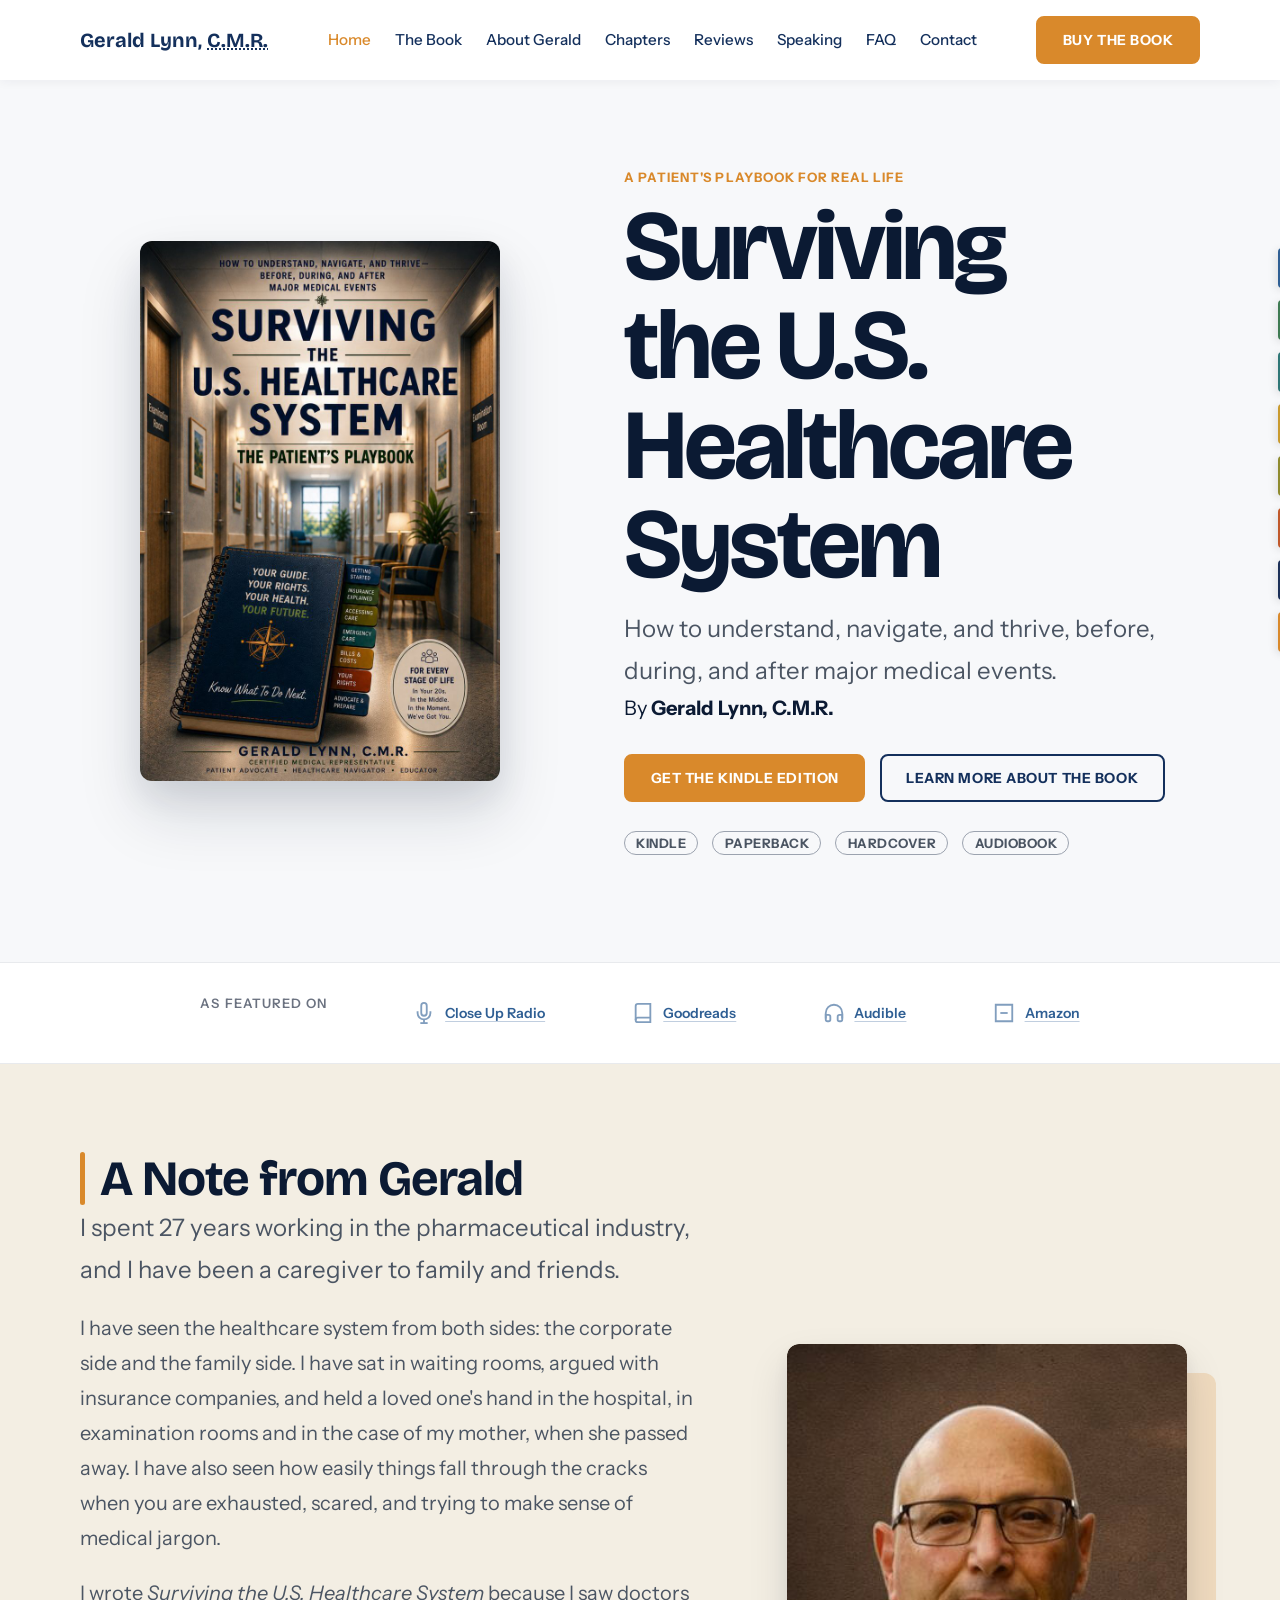
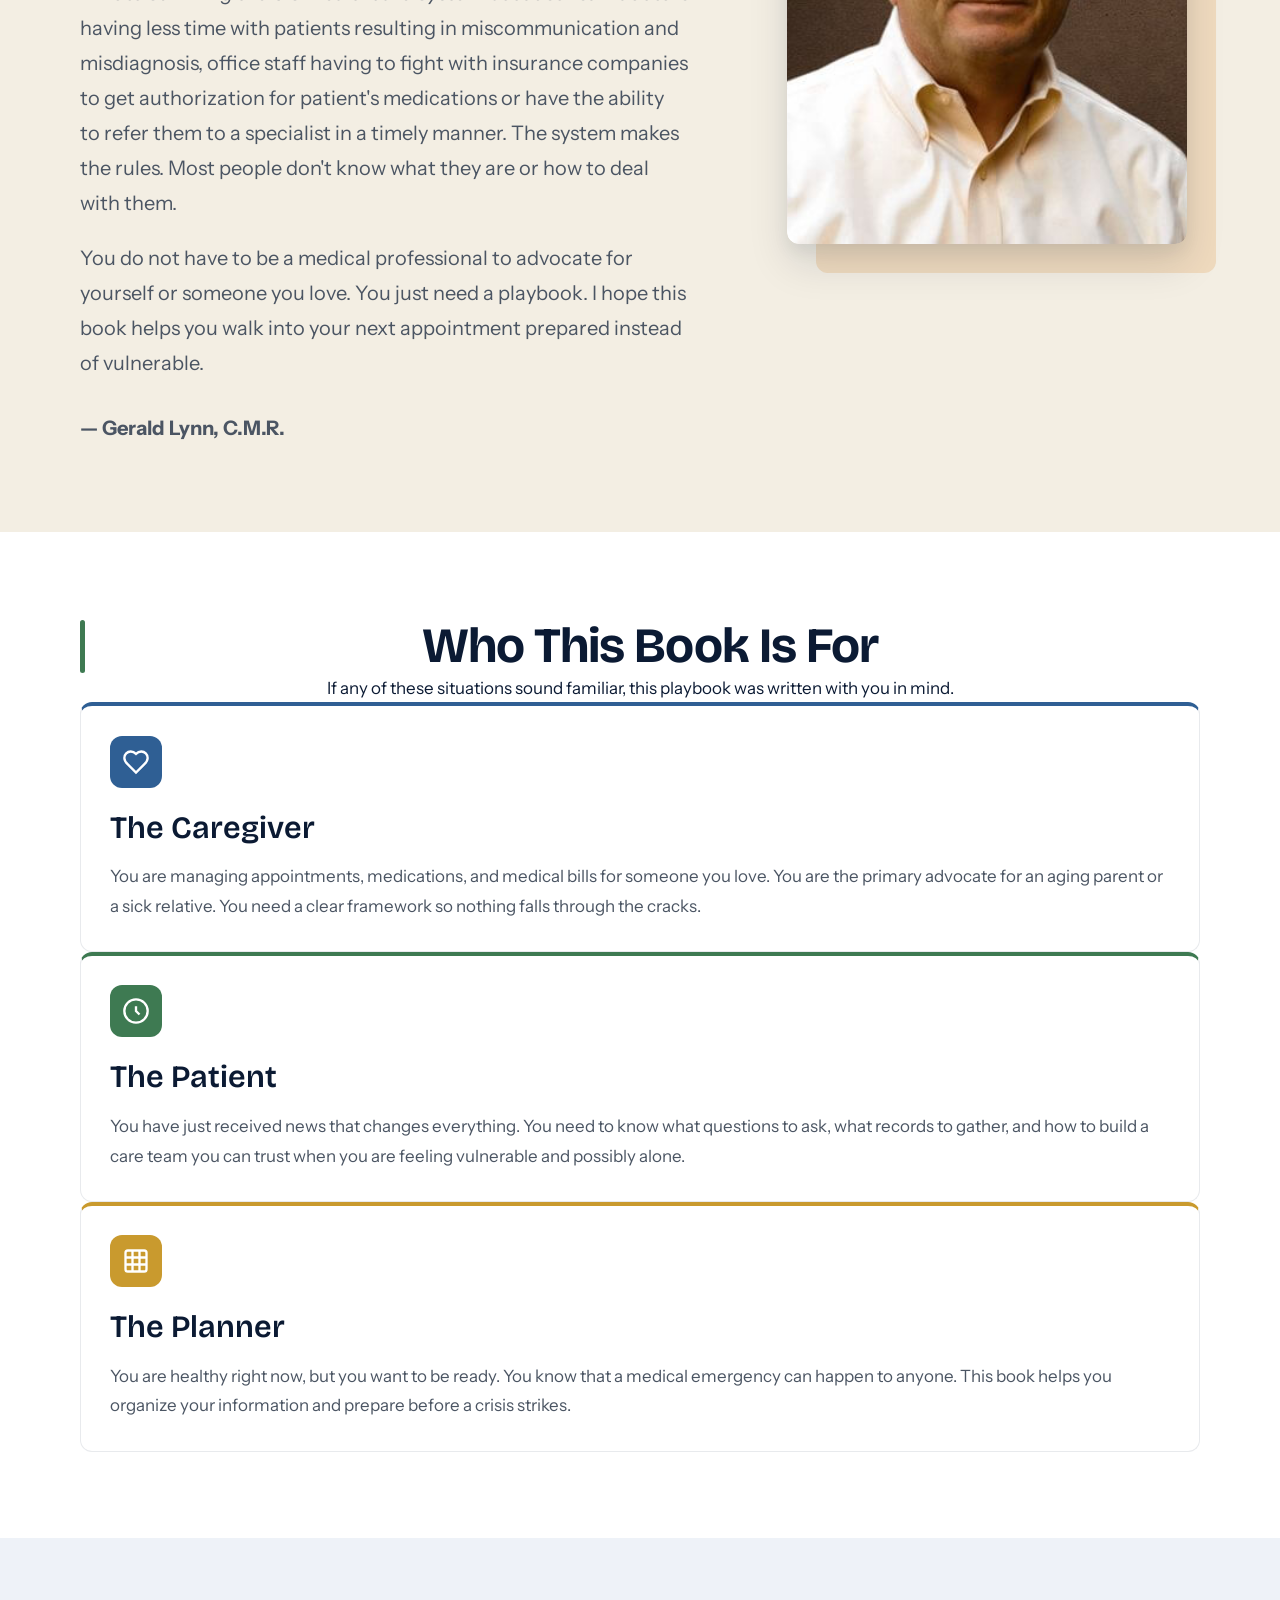
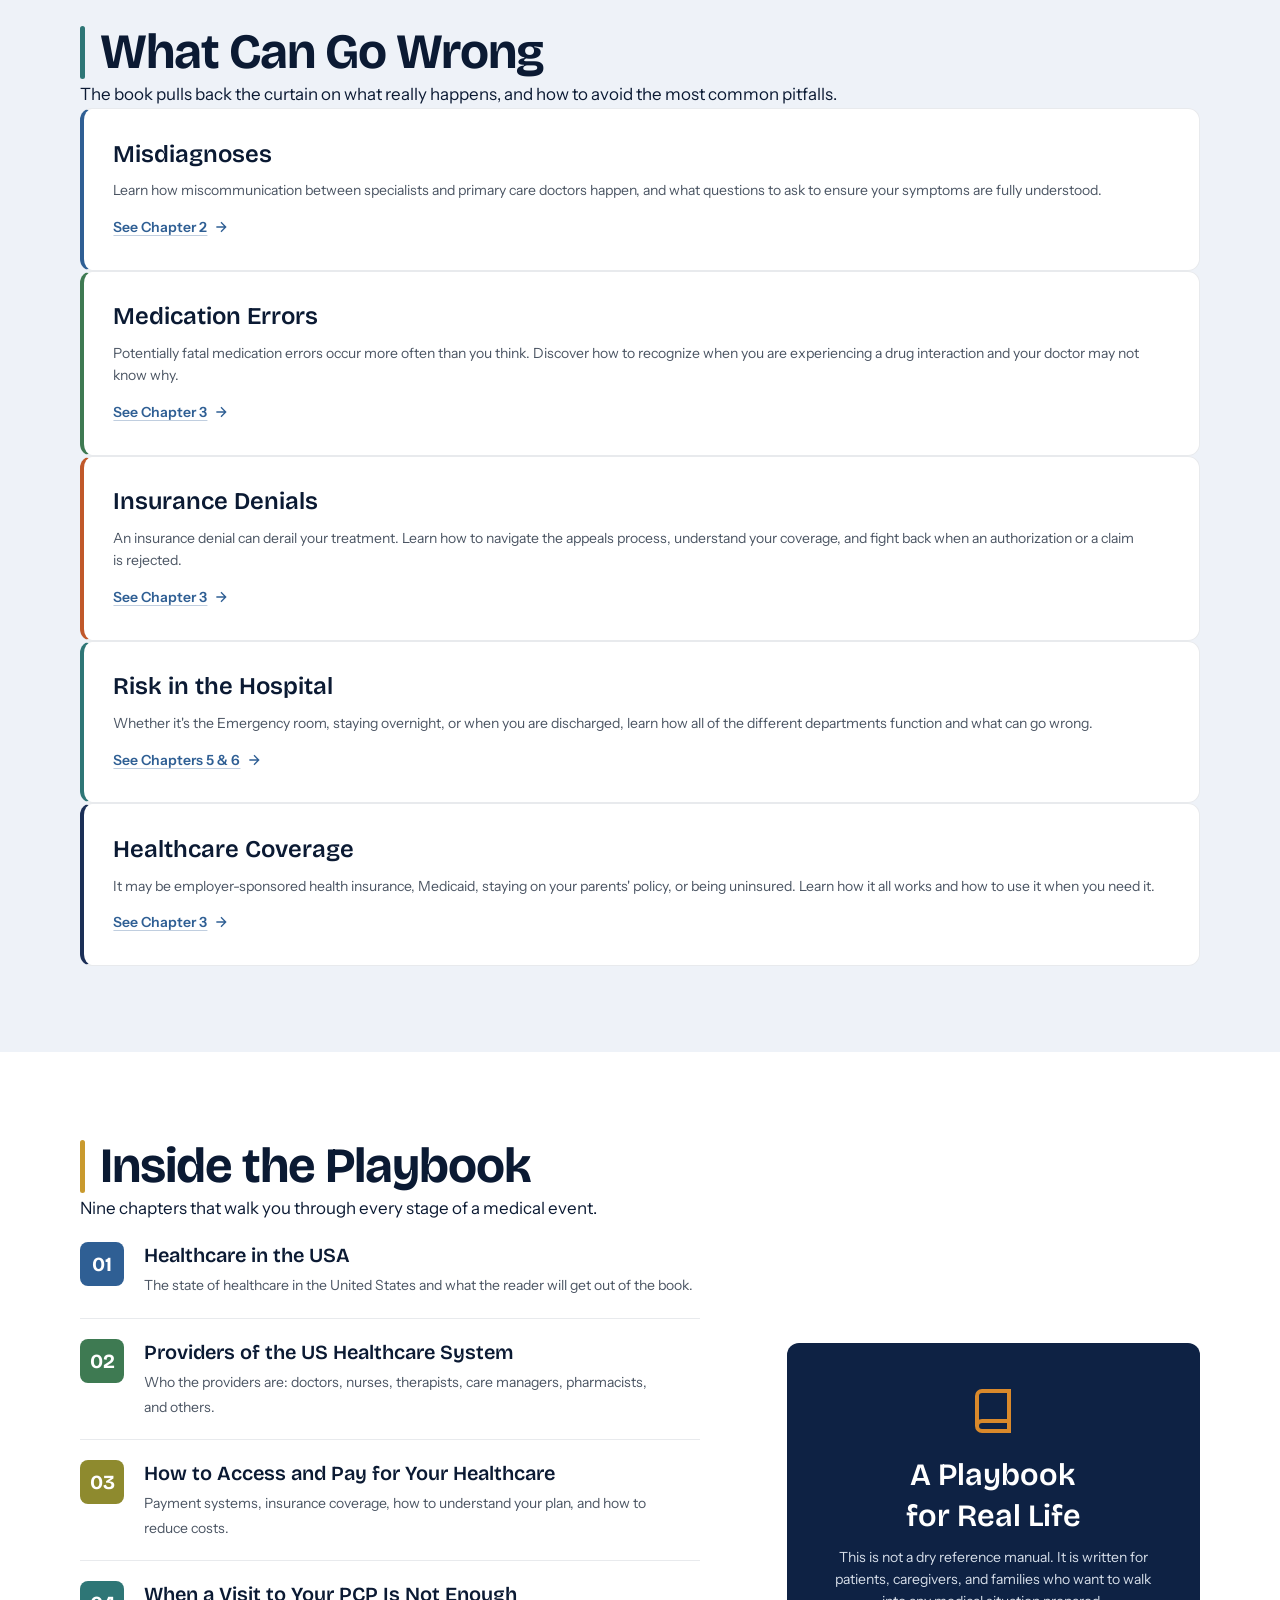
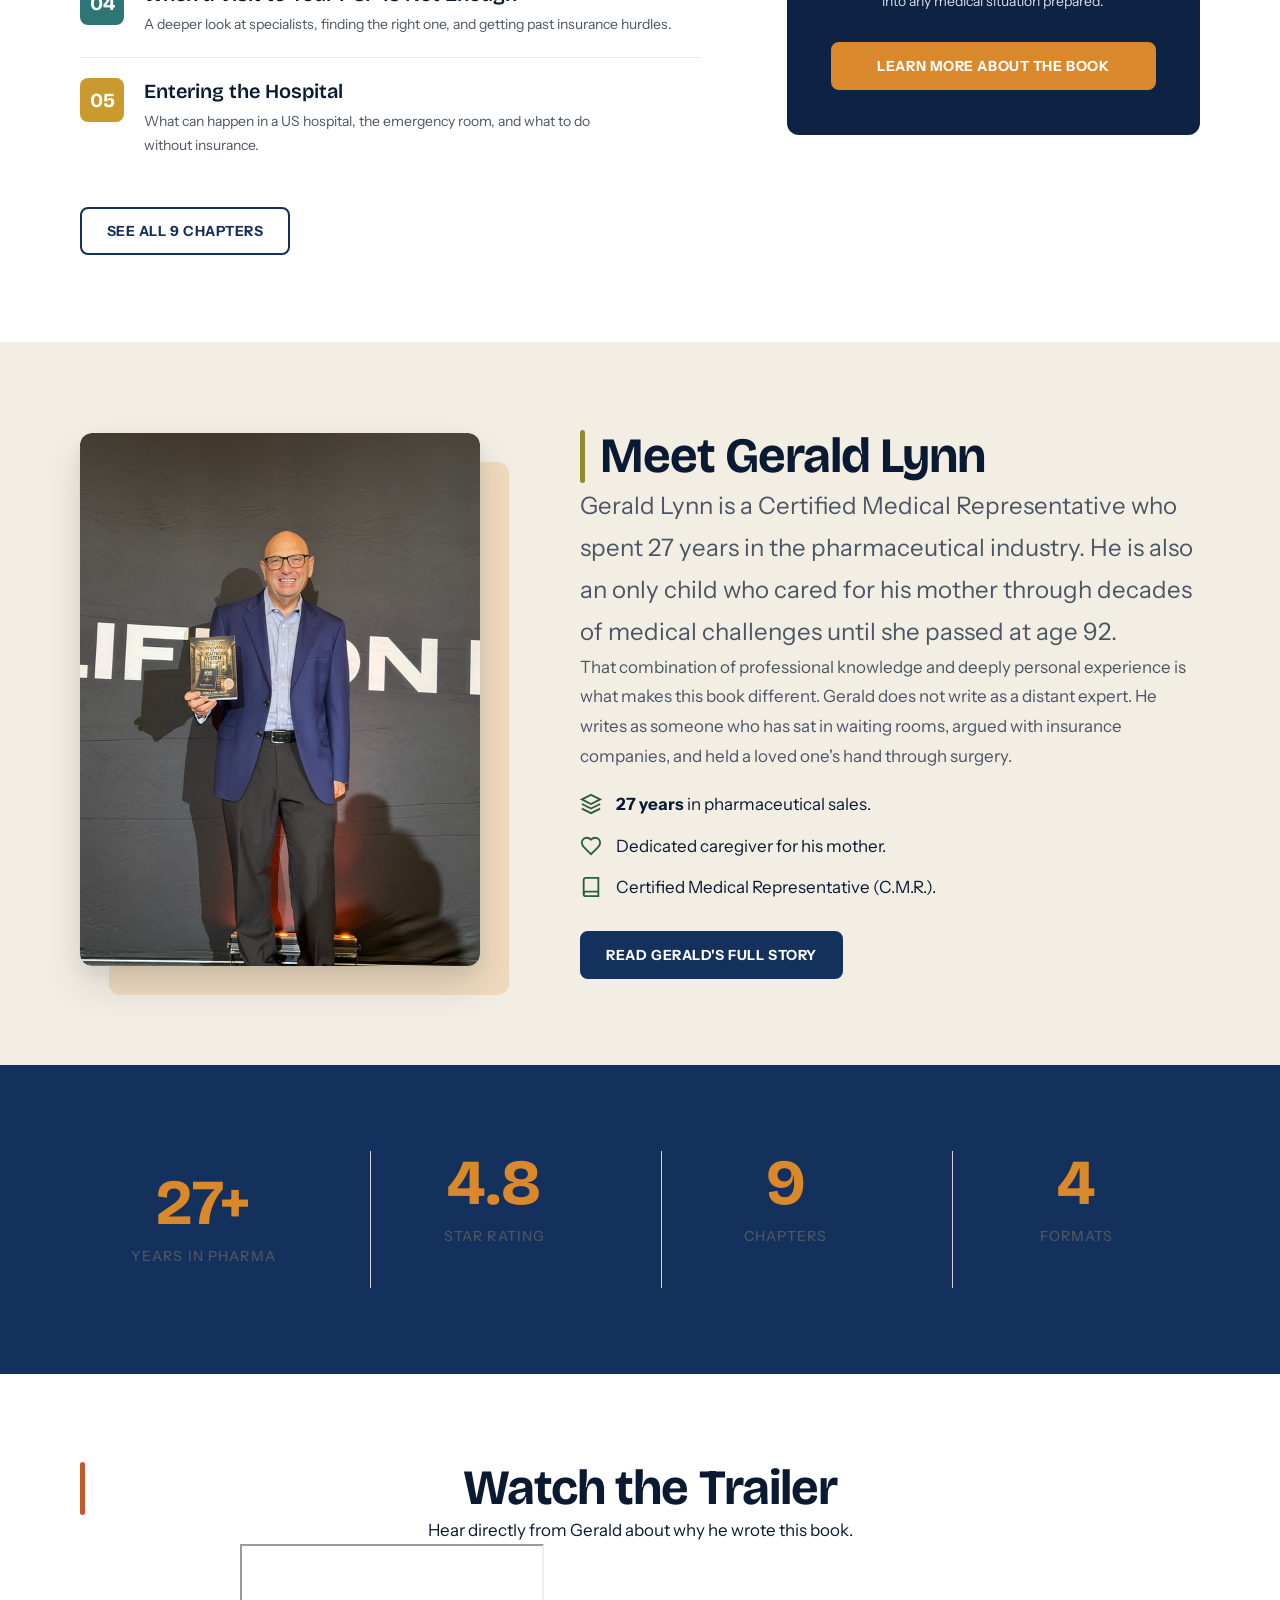
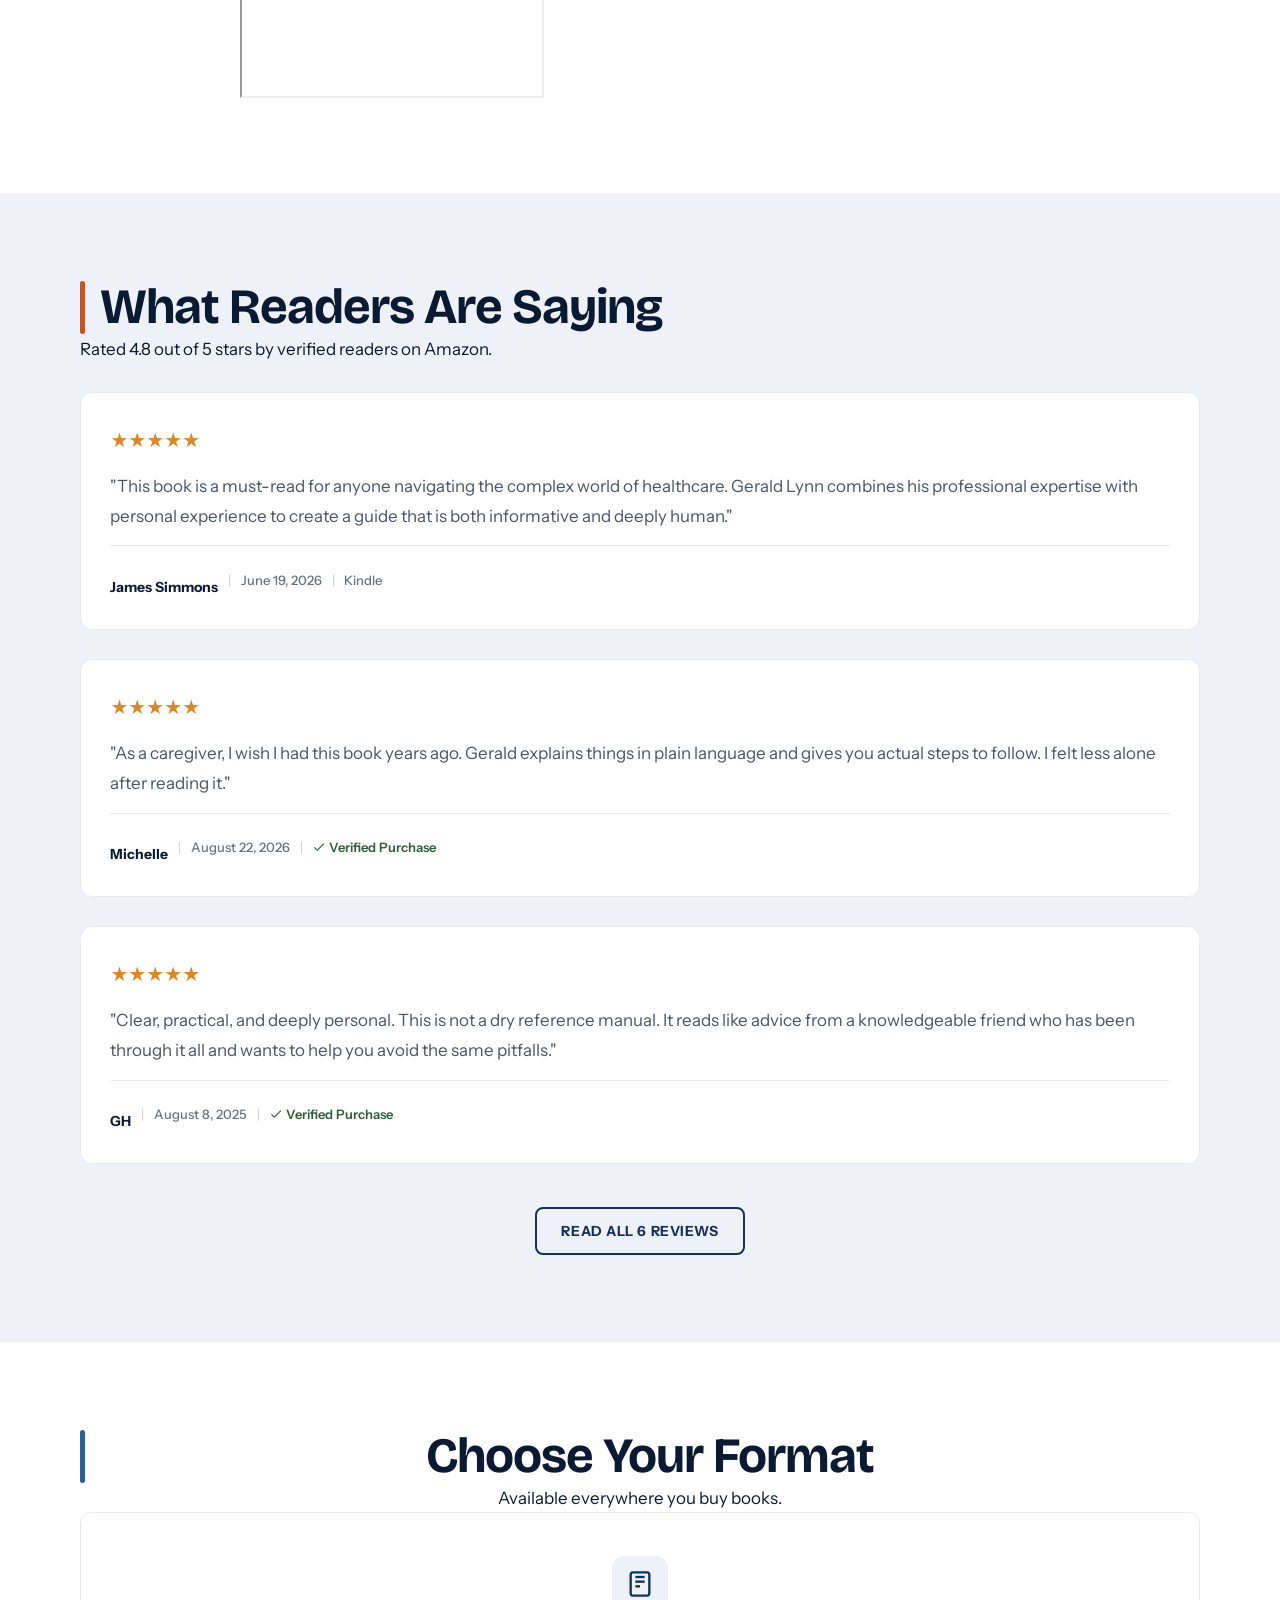
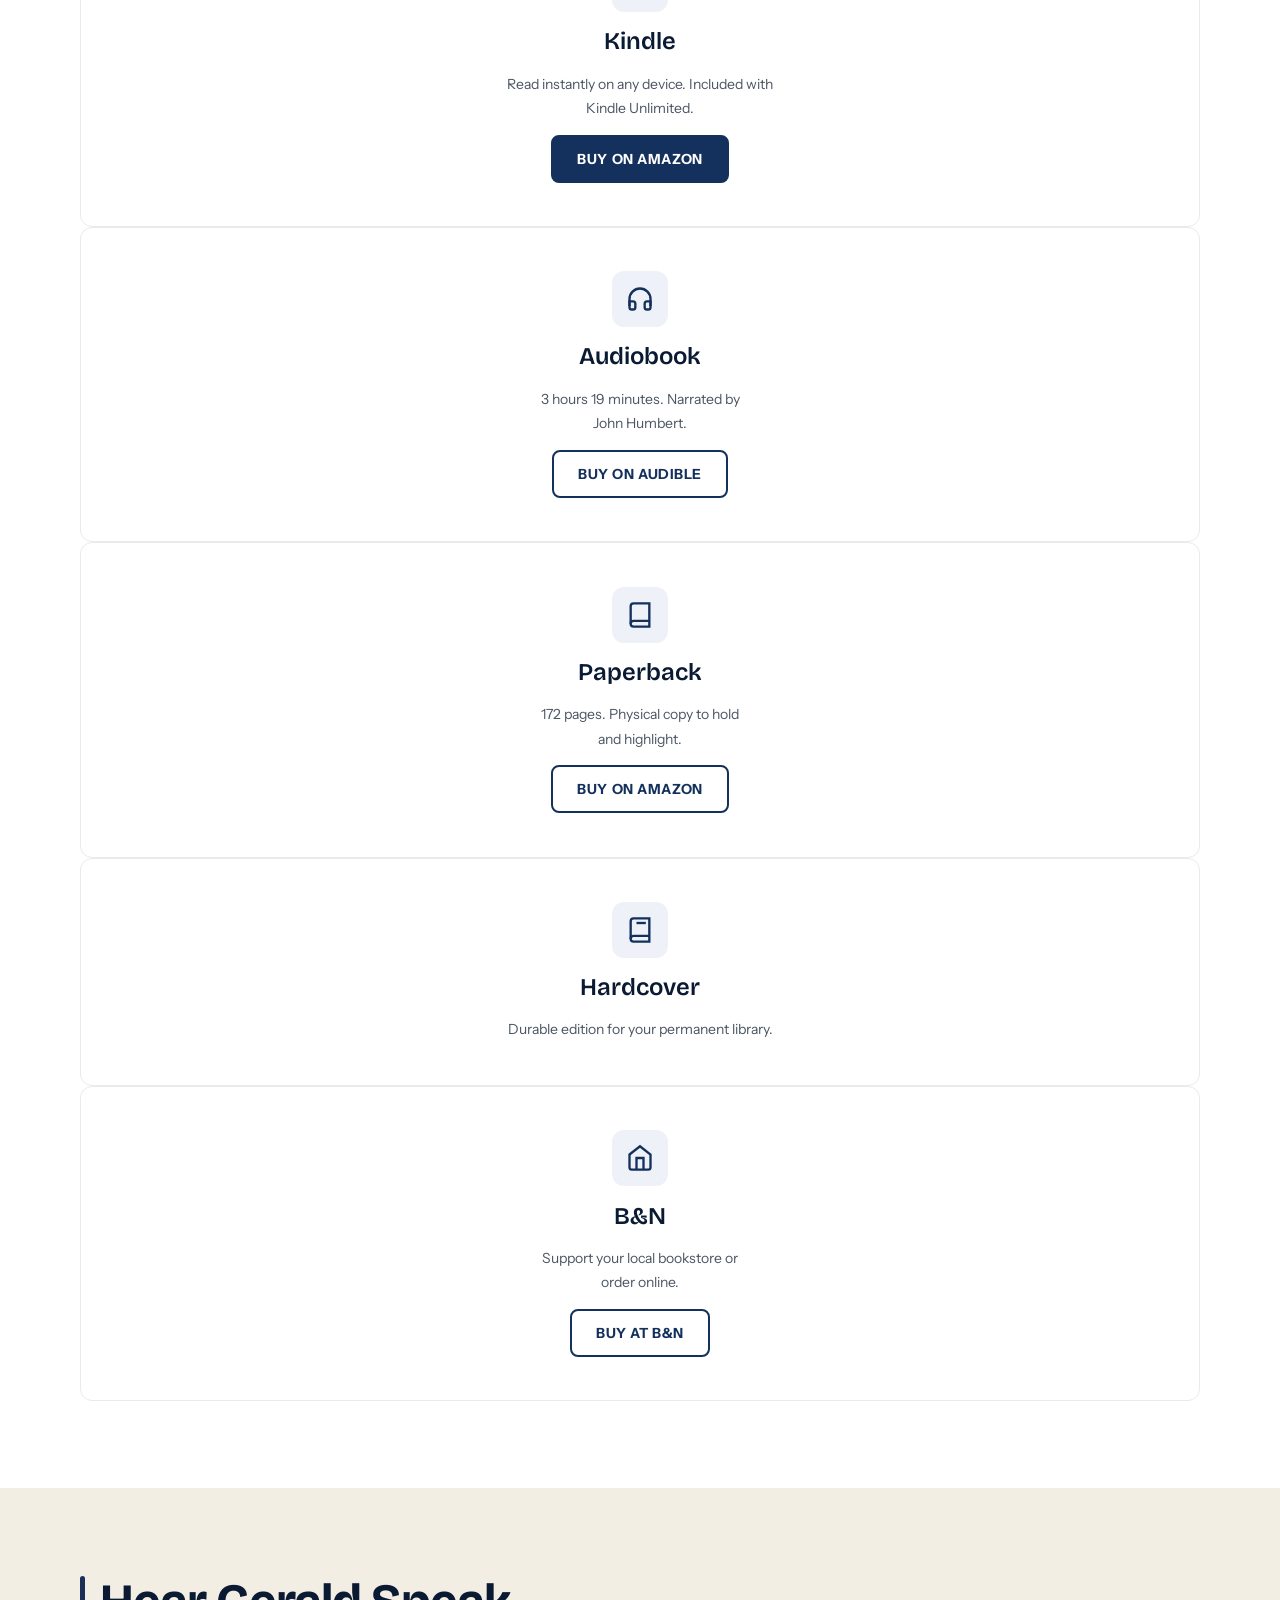
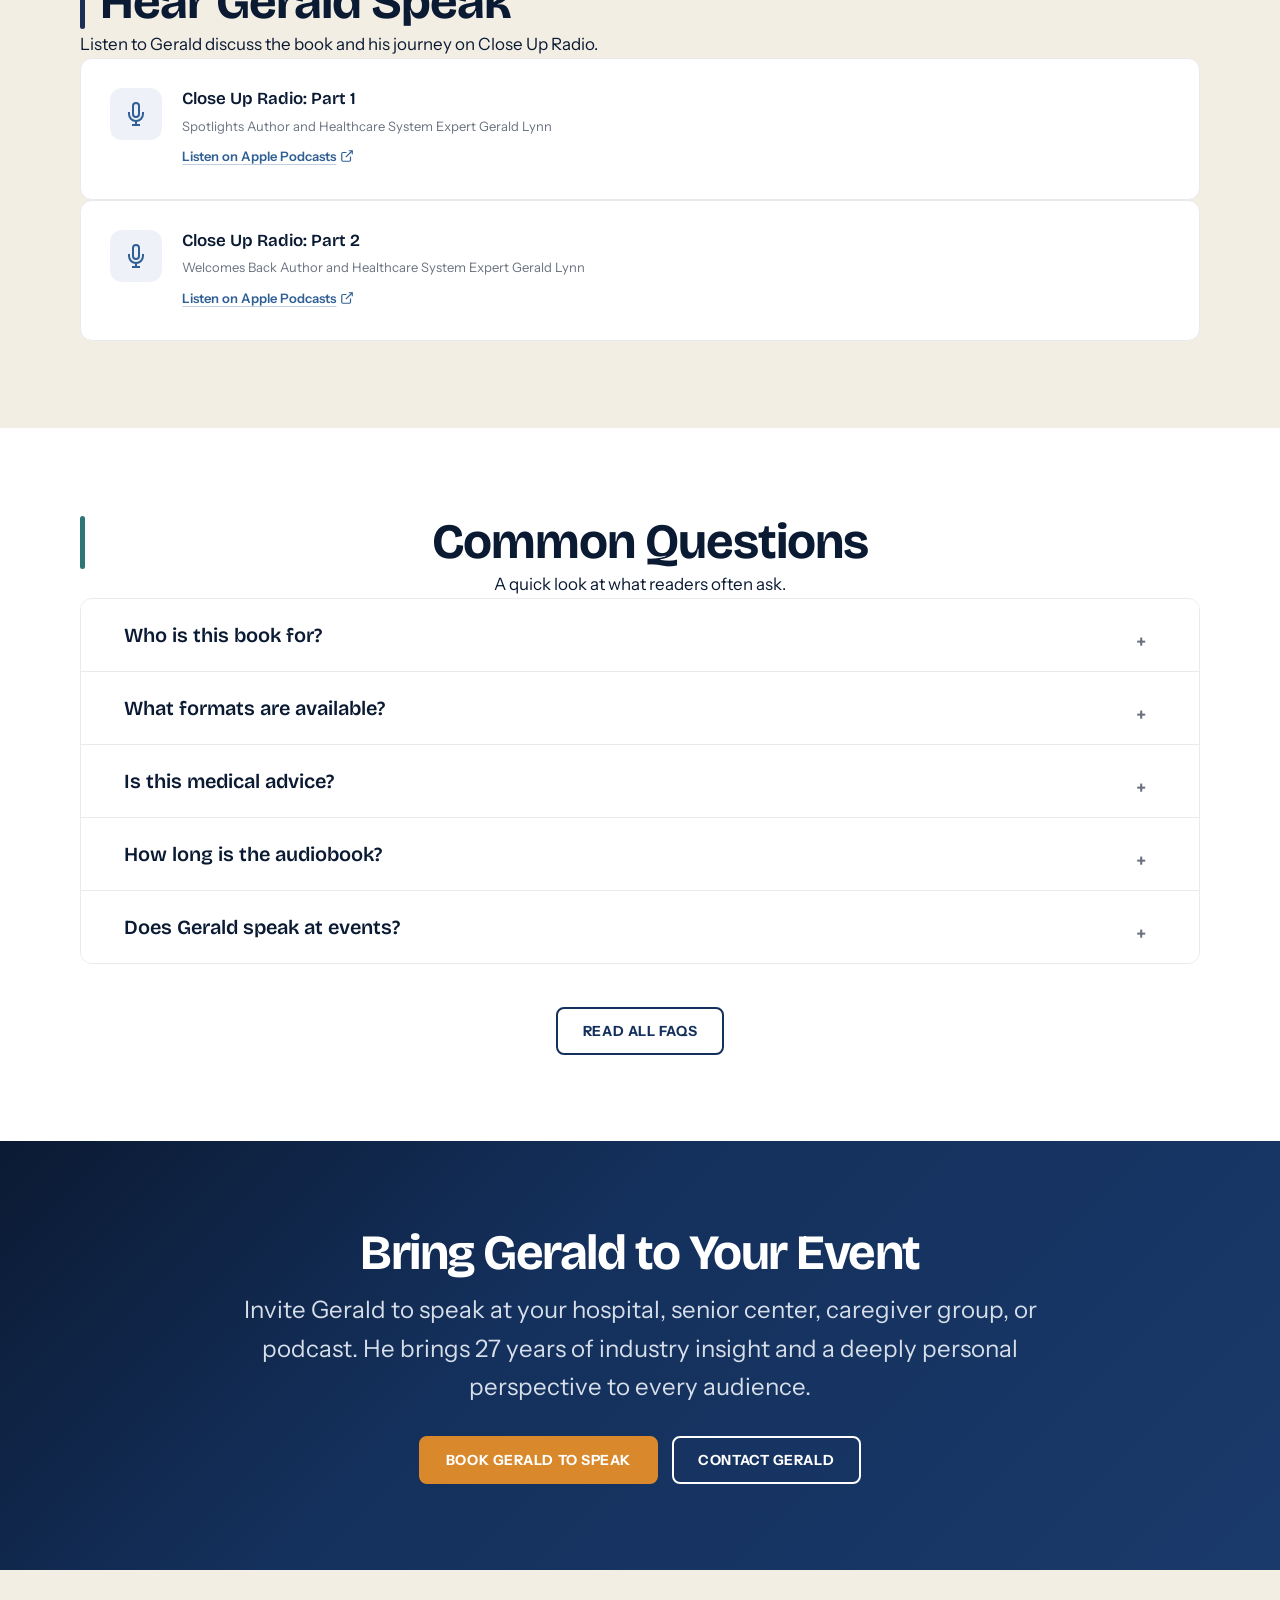
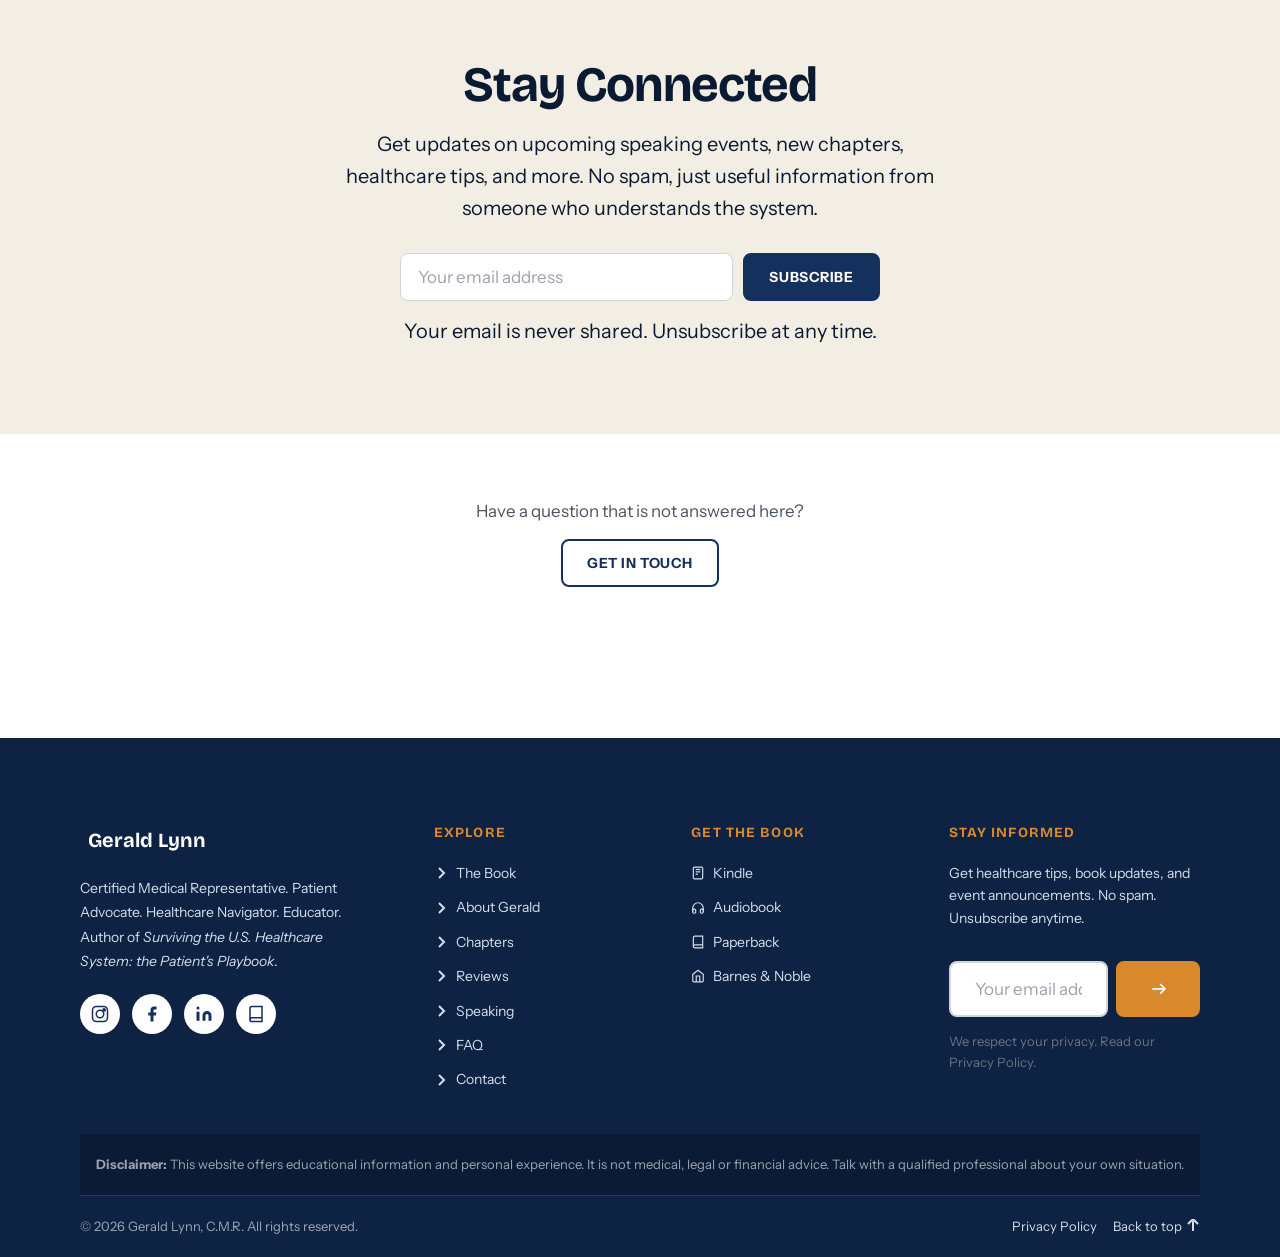
==== commit f77cd856: "Update index.html" ====
--- a/index.html
+++ b/index.html
@@ -381,15 +381,11 @@
             </div>
             
             <div class="prose">
-              <!--  -->
               <p class="lead">I spent 27 years working in the pharmaceutical industry, and I have been a caregiver to family and friends.</p>
               <p>I have seen the healthcare system from both sides: the corporate side and the family side. I have sat in waiting rooms, argued with insurance companies, and held a loved one's hand in the hospital, in examination rooms and in the case of my mother, when she passed away. I have also seen how easily things fall through the cracks when you are exhausted, scared, and trying to make sense of medical jargon.</p>
               <p>I wrote <em>Surviving the U.S. Healthcare System</em> because I saw doctors having less time with patients resulting in miscommunication and misdiagnosis, office staff having to fight with insurance companies to get authorization for patient's medications or have the ability to refer them to a specialist in a timely manner. The system makes the rules. Most people don't know what they are or how to deal with them.</p>
               <p>You do not have to be a medical professional to advocate for yourself or someone you love. You just need a playbook. I hope this book helps you walk into your next appointment prepared instead of vulnerable.</p>
               <p style="margin-top: var(--sp-lg); font-weight: 700;">— Gerald Lynn, C.M.R.</p>
-              <p style="font-size: var(--fs-sm); color: var(--text-muted); font-style: italic; margin-top: var(--sp-md);">
-                
-              </p>
             </div>
           </div>
 
@@ -491,22 +487,16 @@
             <a href="chapters/#chapter-3" class="arrow-link" style="margin-top: var(--sp-sm);">See Chapter 3 <svg viewBox="0 0 24 24" fill="none" stroke="currentColor" stroke-width="2"><path d="M5 12h14M12 5l7 7-7 7"/></svg></a>
           </div>
 
-          <div class="panel reveal" data-stagger="2" style="border-left: 4px solid var(--tab-mustard);">
-            <h3 class="h5" style="margin-bottom: var(--sp-xs);">Unforeseen Drug Interactions</h3>
-            <p class="text-sm text-secondary">When multiple doctors prescribe different medications, dangerous interactions can slip through. Learn how to keep a master medication list and who to share it with.</p>
-            <a href="chapters/#chapter-4" class="arrow-link" style="margin-top: var(--sp-sm);">See Chapter 4 <svg viewBox="0 0 24 24" fill="none" stroke="currentColor" stroke-width="2"><path d="M5 12h14M12 5l7 7-7 7"/></svg></a>
-          </div>
-
           <div class="panel reveal" data-stagger="3" style="border-left: 4px solid var(--tab-orange);">
             <h3 class="h5" style="margin-bottom: var(--sp-xs);">Insurance Denials</h3>
             <p class="text-sm text-secondary">An insurance denial can derail your treatment. Learn how to navigate the appeals process, understand your coverage, and fight back when an authorization or a claim is rejected.</p>
-            <a href="chapters/#chapter-5" class="arrow-link" style="margin-top: var(--sp-sm);">See Chapter 5 <svg viewBox="0 0 24 24" fill="none" stroke="currentColor" stroke-width="2"><path d="M5 12h14M12 5l7 7-7 7"/></svg></a>
+            <a href="chapters/#chapter-3" class="arrow-link" style="margin-top: var(--sp-sm);">See Chapter 3 <svg viewBox="0 0 24 24" fill="none" stroke="currentColor" stroke-width="2"><path d="M5 12h14M12 5l7 7-7 7"/></svg></a>
           </div>
 
           <div class="panel reveal" data-stagger="4" style="border-left: 4px solid var(--tab-teal);">
             <h3 class="h5" style="margin-bottom: var(--sp-xs);">Risk in the Hospital</h3>
             <p class="text-sm text-secondary">Whether it's the Emergency room, staying overnight, or when you are discharged, learn how all of the different departments function and what can go wrong.</p>
-            <a href="chapters/#chapter-5" class="arrow-link" style="margin-top: var(--sp-sm);">See Chapters 5 & 6 <svg viewBox="0 0 24 24" fill="none" stroke="currentColor" stroke-width="2"><path d="M5 12h14M12 5l7 7-7 7"/></svg></a>
+            <a href="chapters/#chapter-5" class="arrow-link" style="margin-top: var(--sp-sm);">See Chapters 5 &amp; 6 <svg viewBox="0 0 24 24" fill="none" stroke="currentColor" stroke-width="2"><path d="M5 12h14M12 5l7 7-7 7"/></svg></a>
           </div>
 
           <div class="panel reveal" data-stagger="5" style="border-left: 4px solid var(--tab-navy);">
@@ -695,11 +685,10 @@
         </div>
 
         <div class="reveal">
-          <div style="border-radius: var(--radius-lg); overflow: hidden; box-shadow: var(--shadow-xl); background-color: #000; max-width: 800px; margin: 0 auto;">
-            <video controls width="100%" style="display: block; width: 100%; height: auto; outline: none;">
-              <source src="assets/images/video-trailer.mp4" type="video/mp4">
-              Your browser does not support the video tag.
-            </video>
+          <div class="video-wrap" style="max-width: 800px; margin: 0 auto;">
+            <iframe src="https://www.youtube-nocookie.com/embed/ryNH-6sWdOk"
+              title="Surviving the U.S. Healthcare System official book trailer"
+              loading="lazy" allowfullscreen referrerpolicy="strict-origin-when-cross-origin"></iframe>
           </div>
         </div>
       </div>
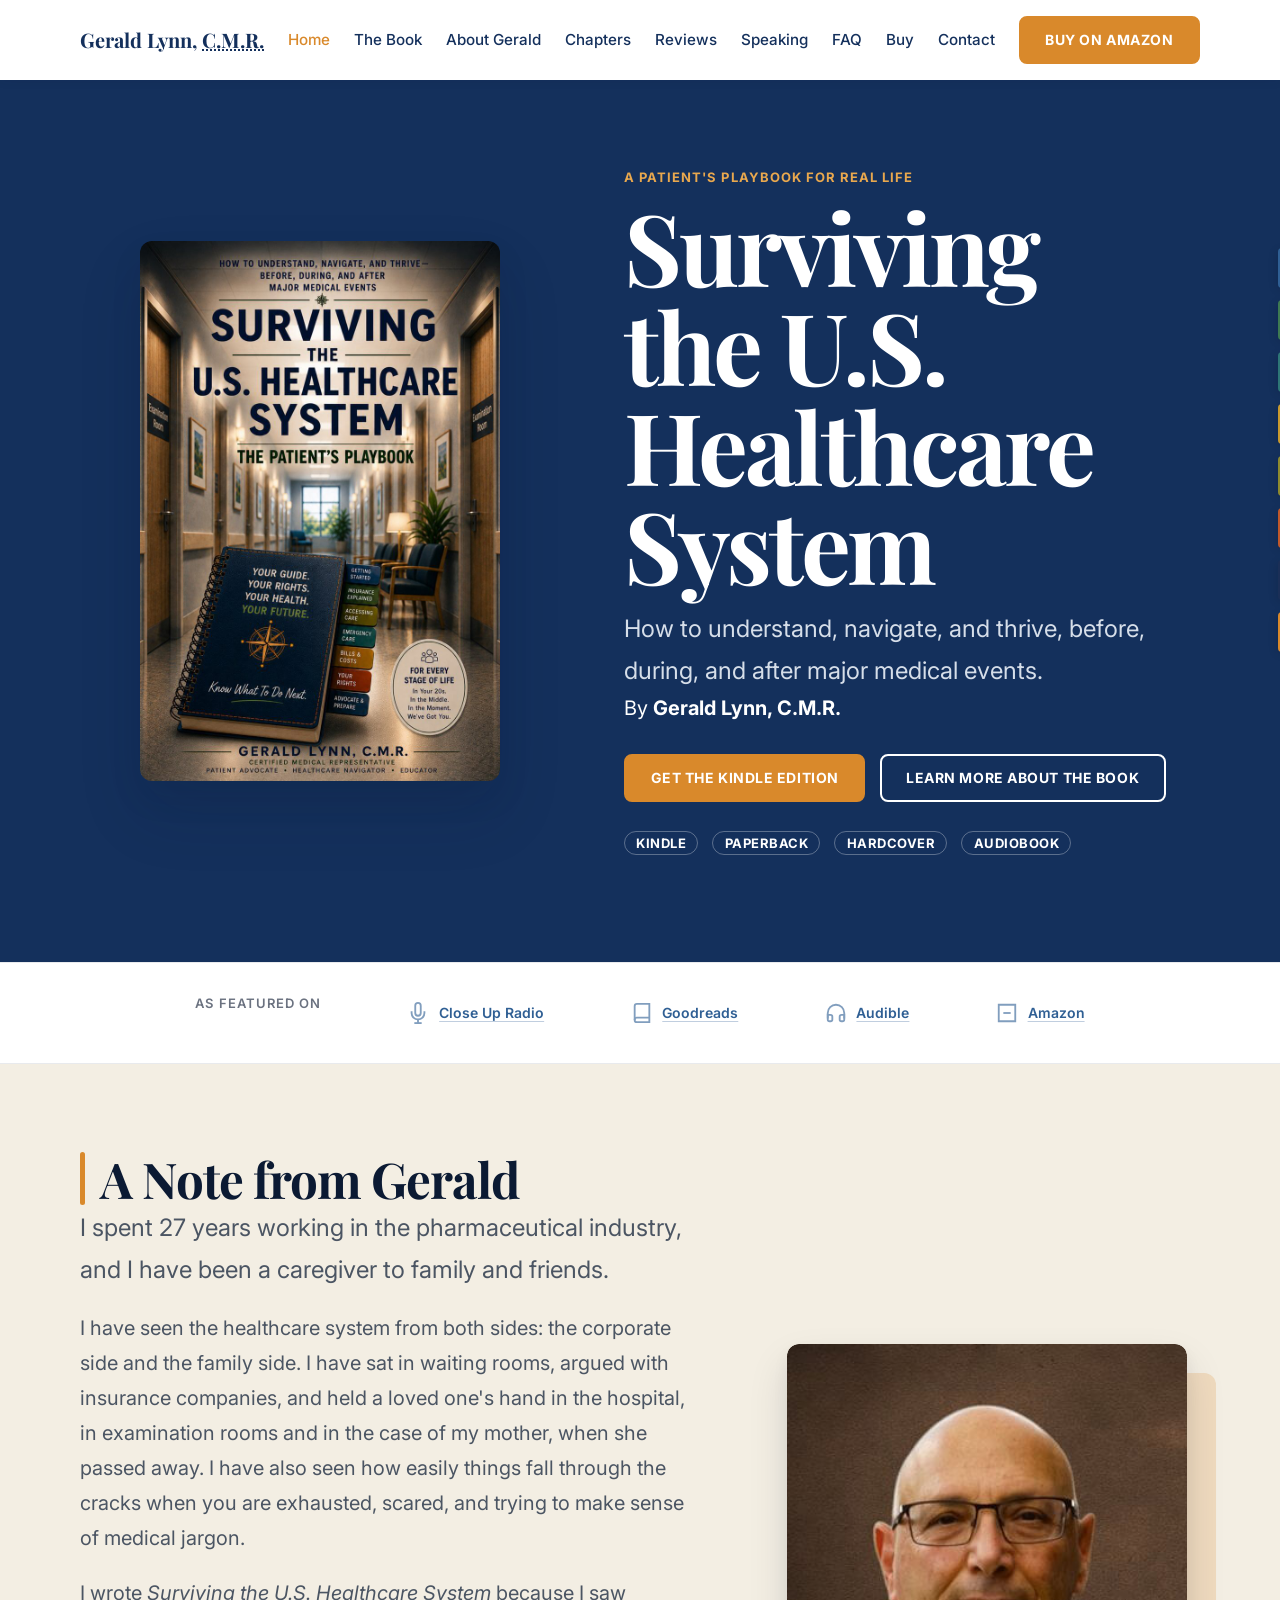
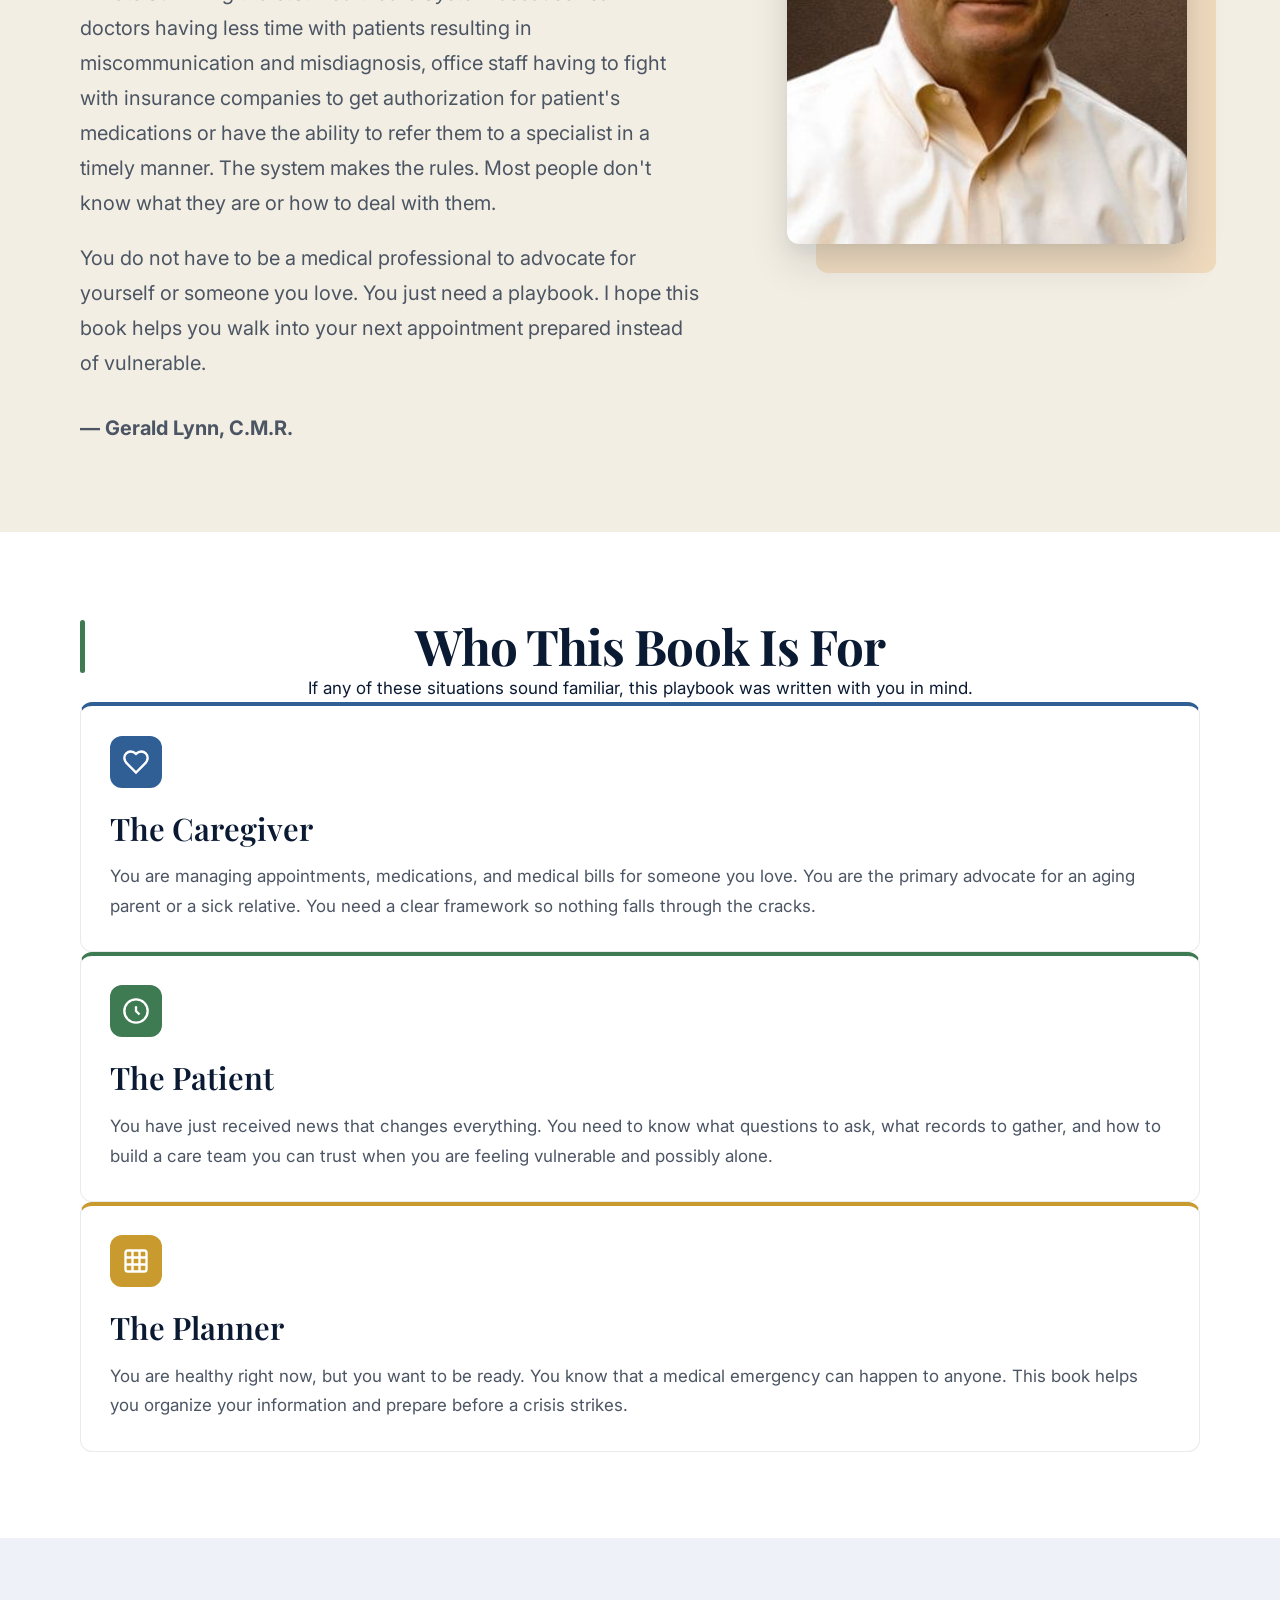
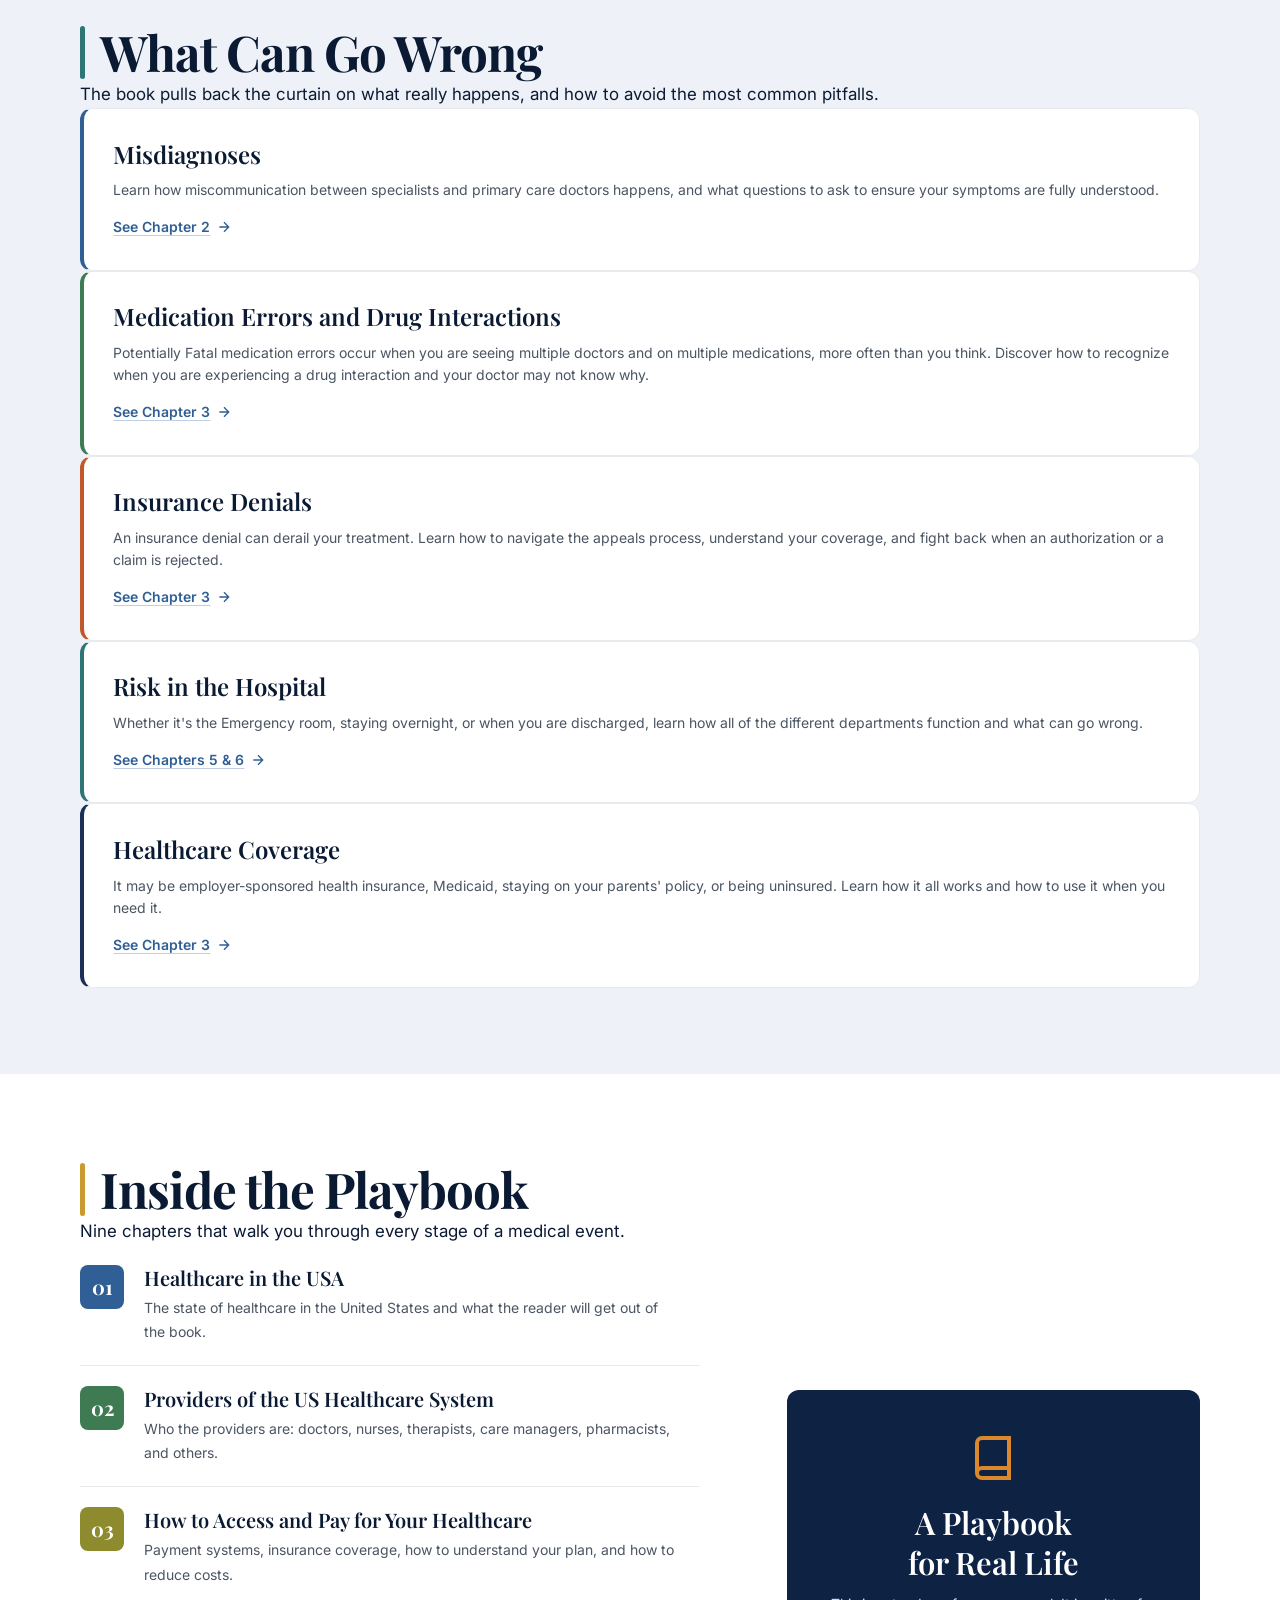
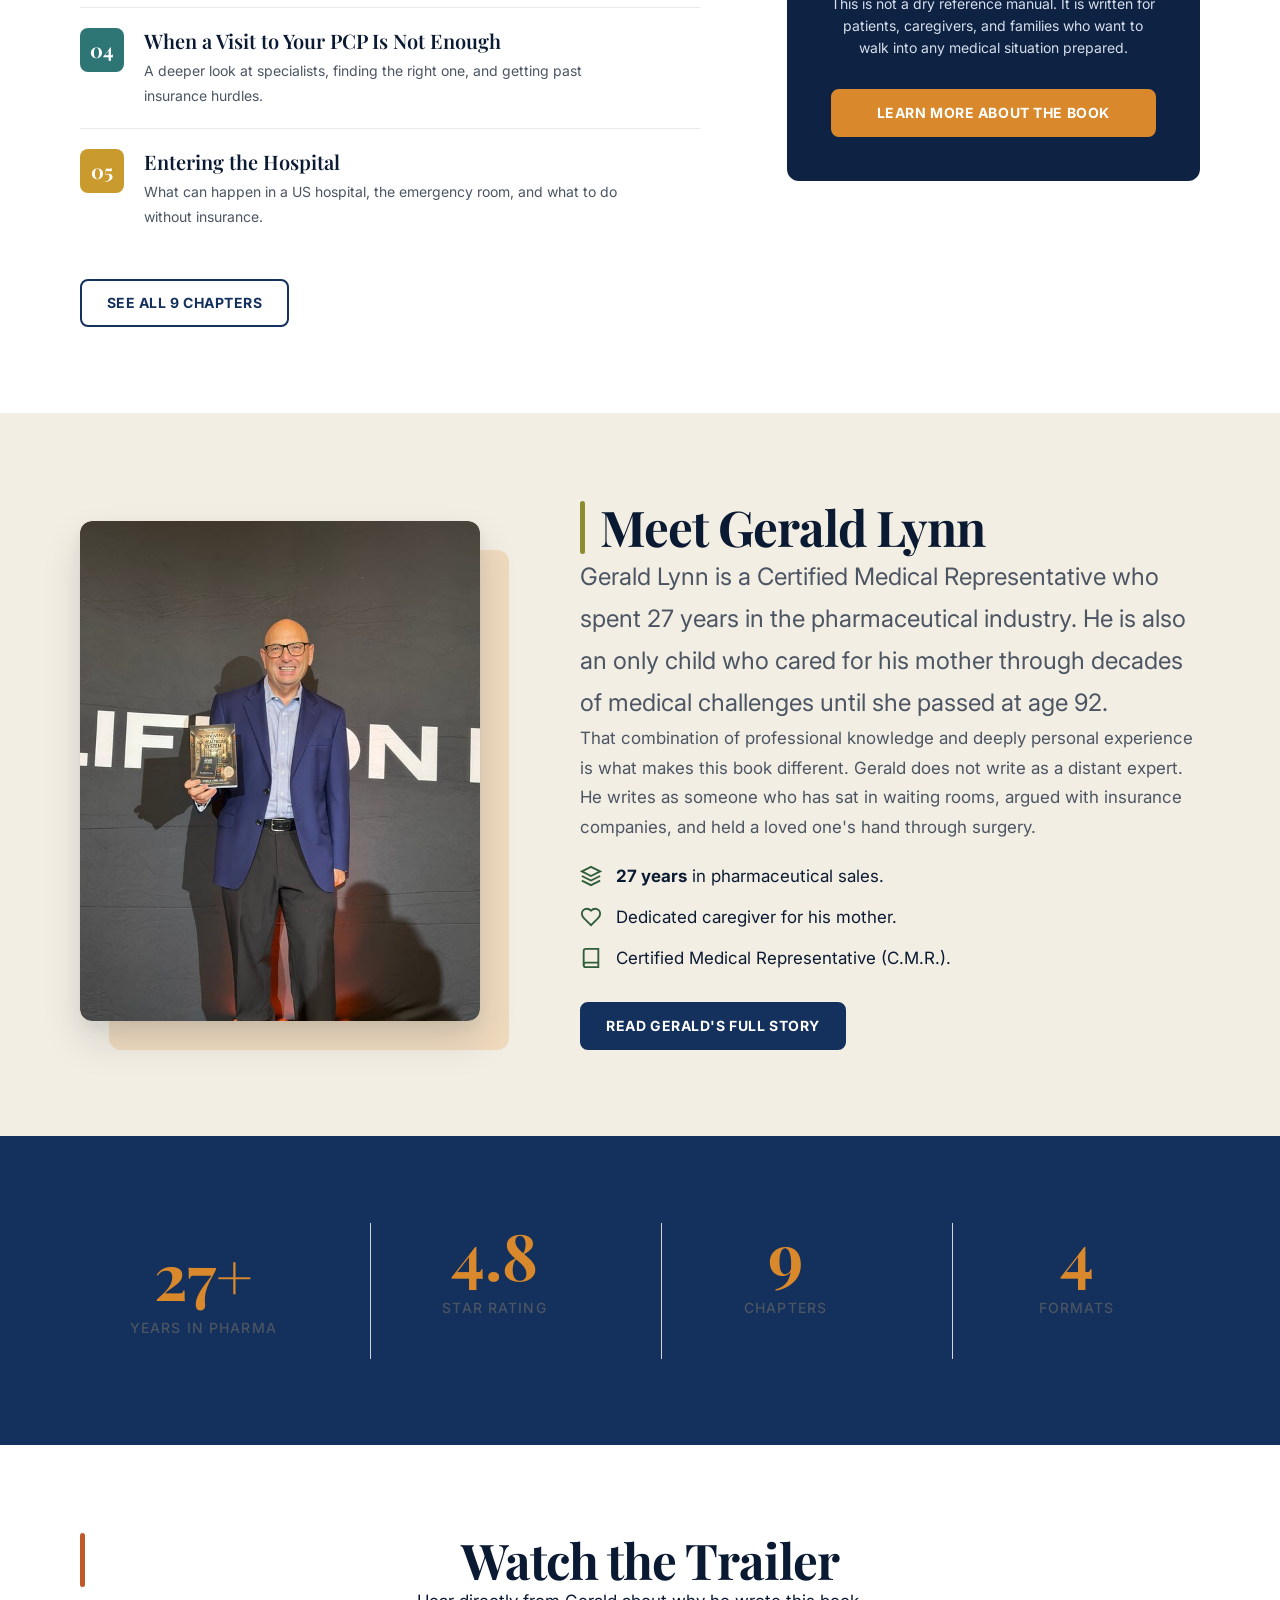
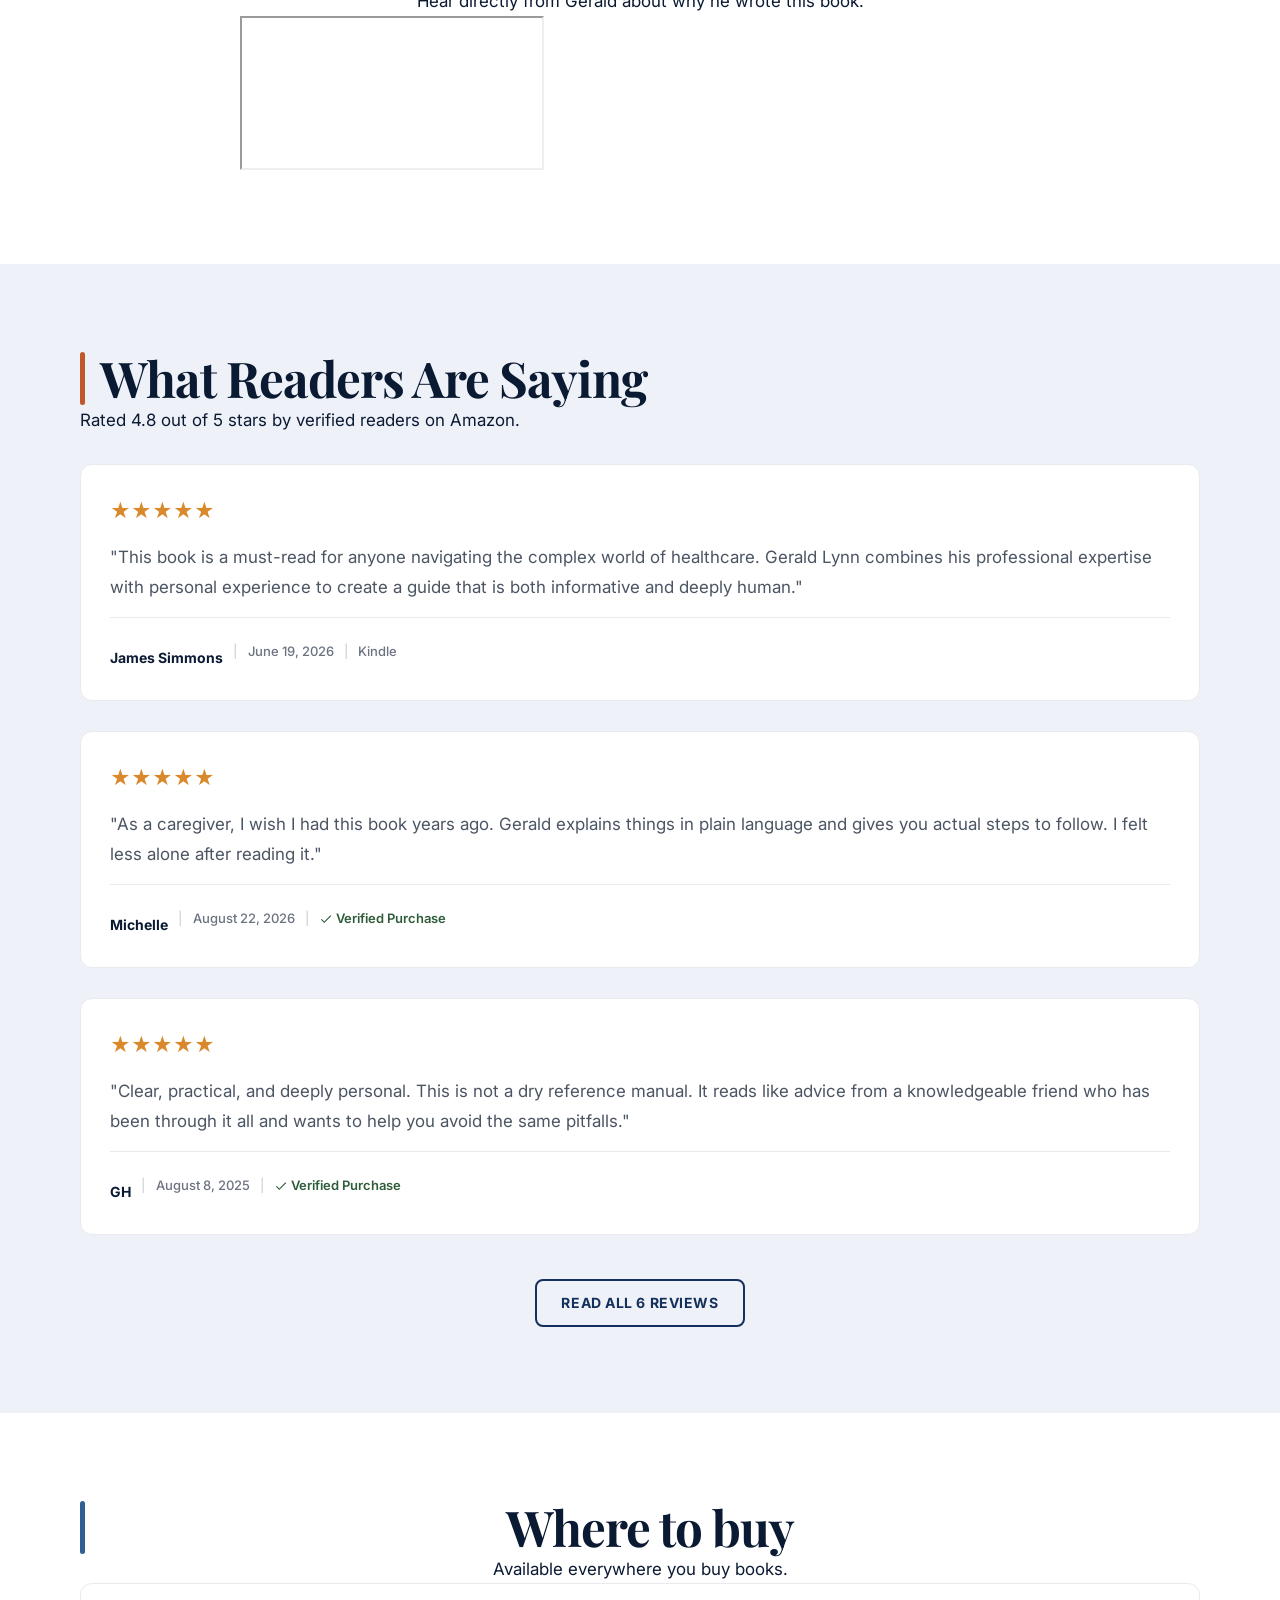
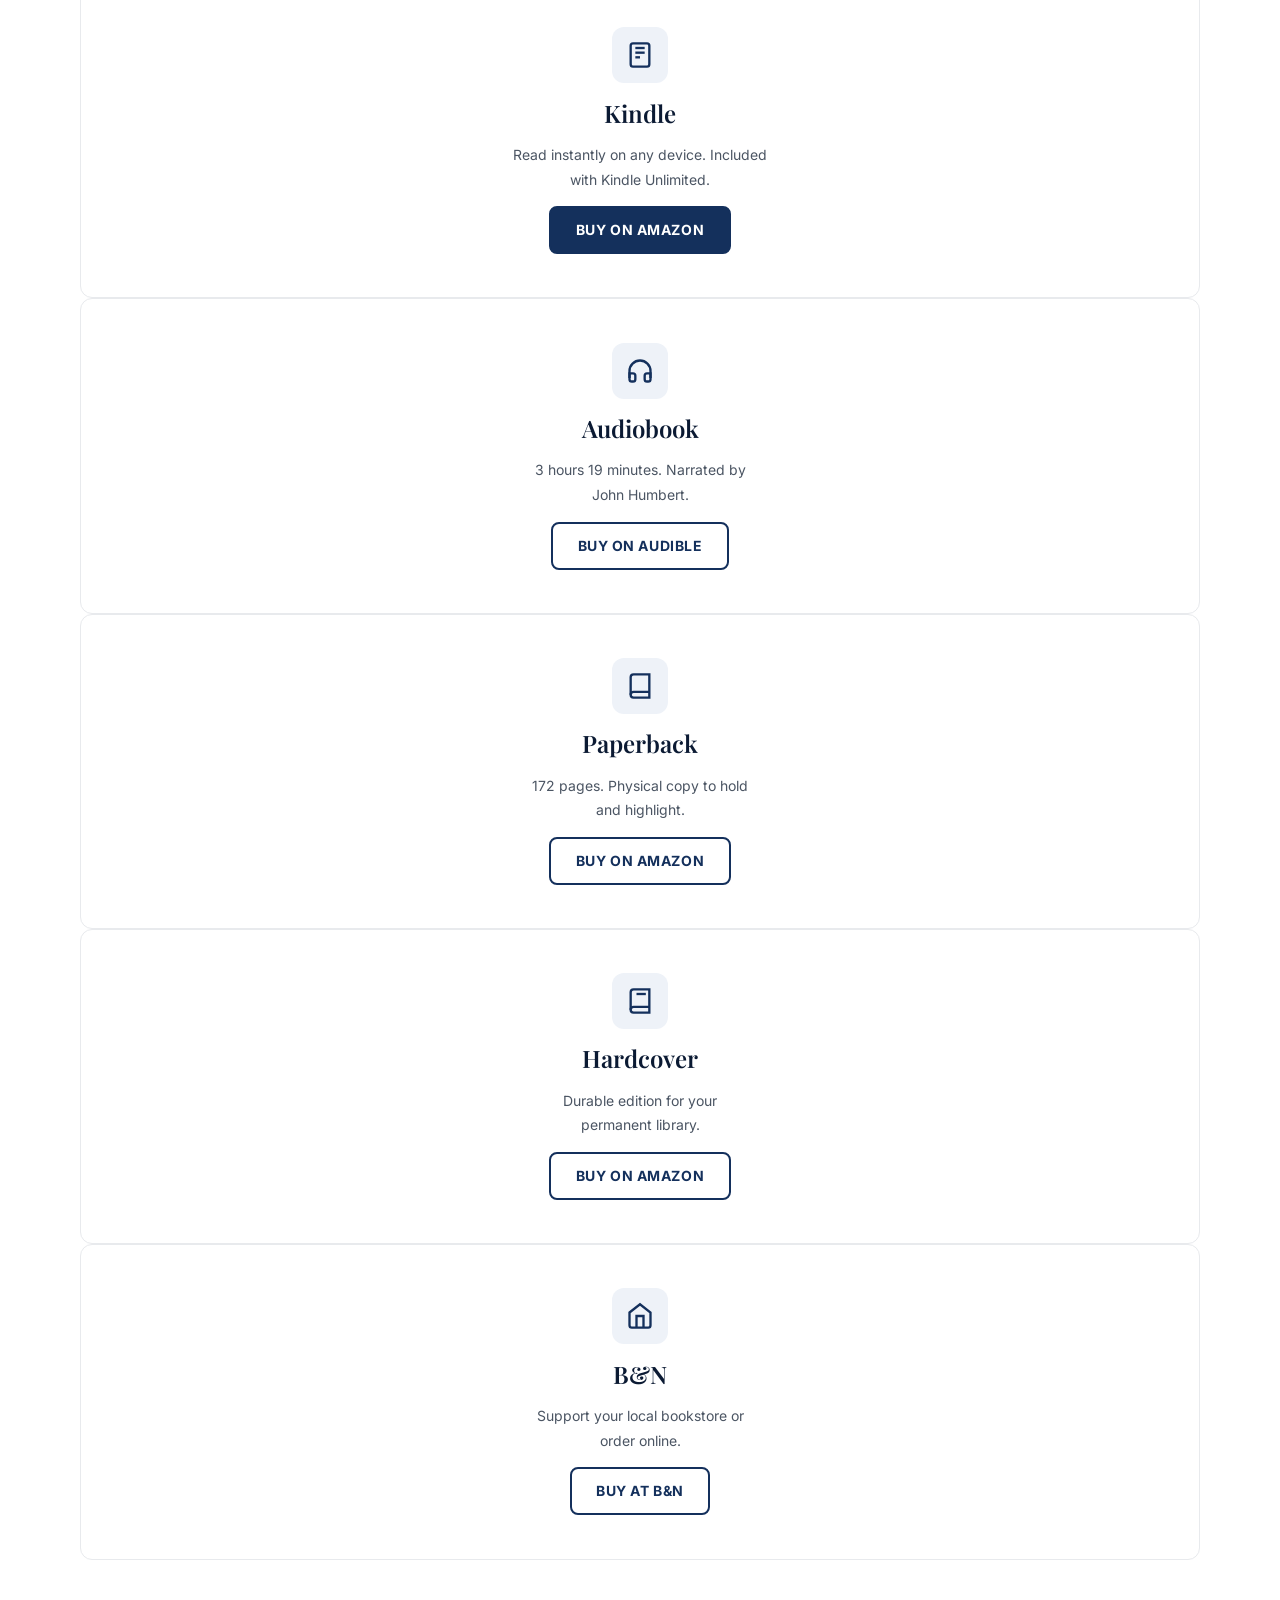
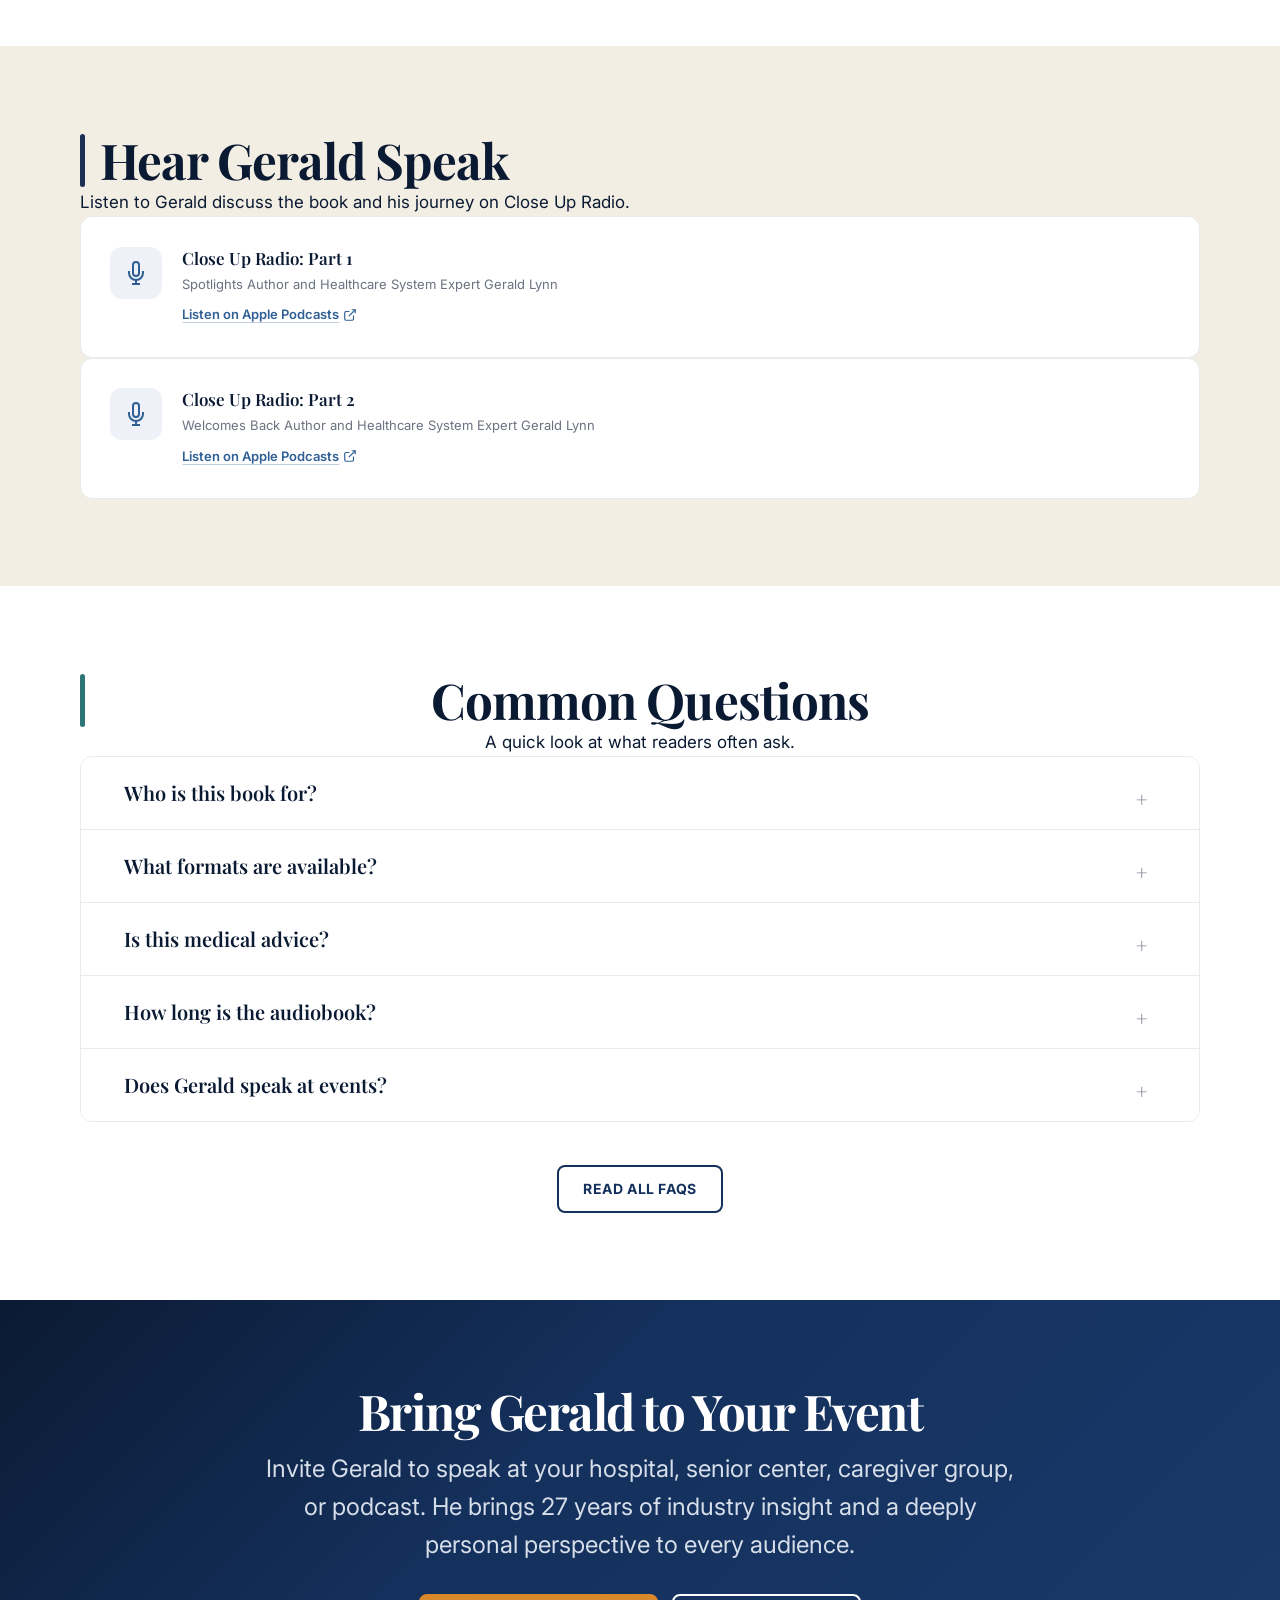
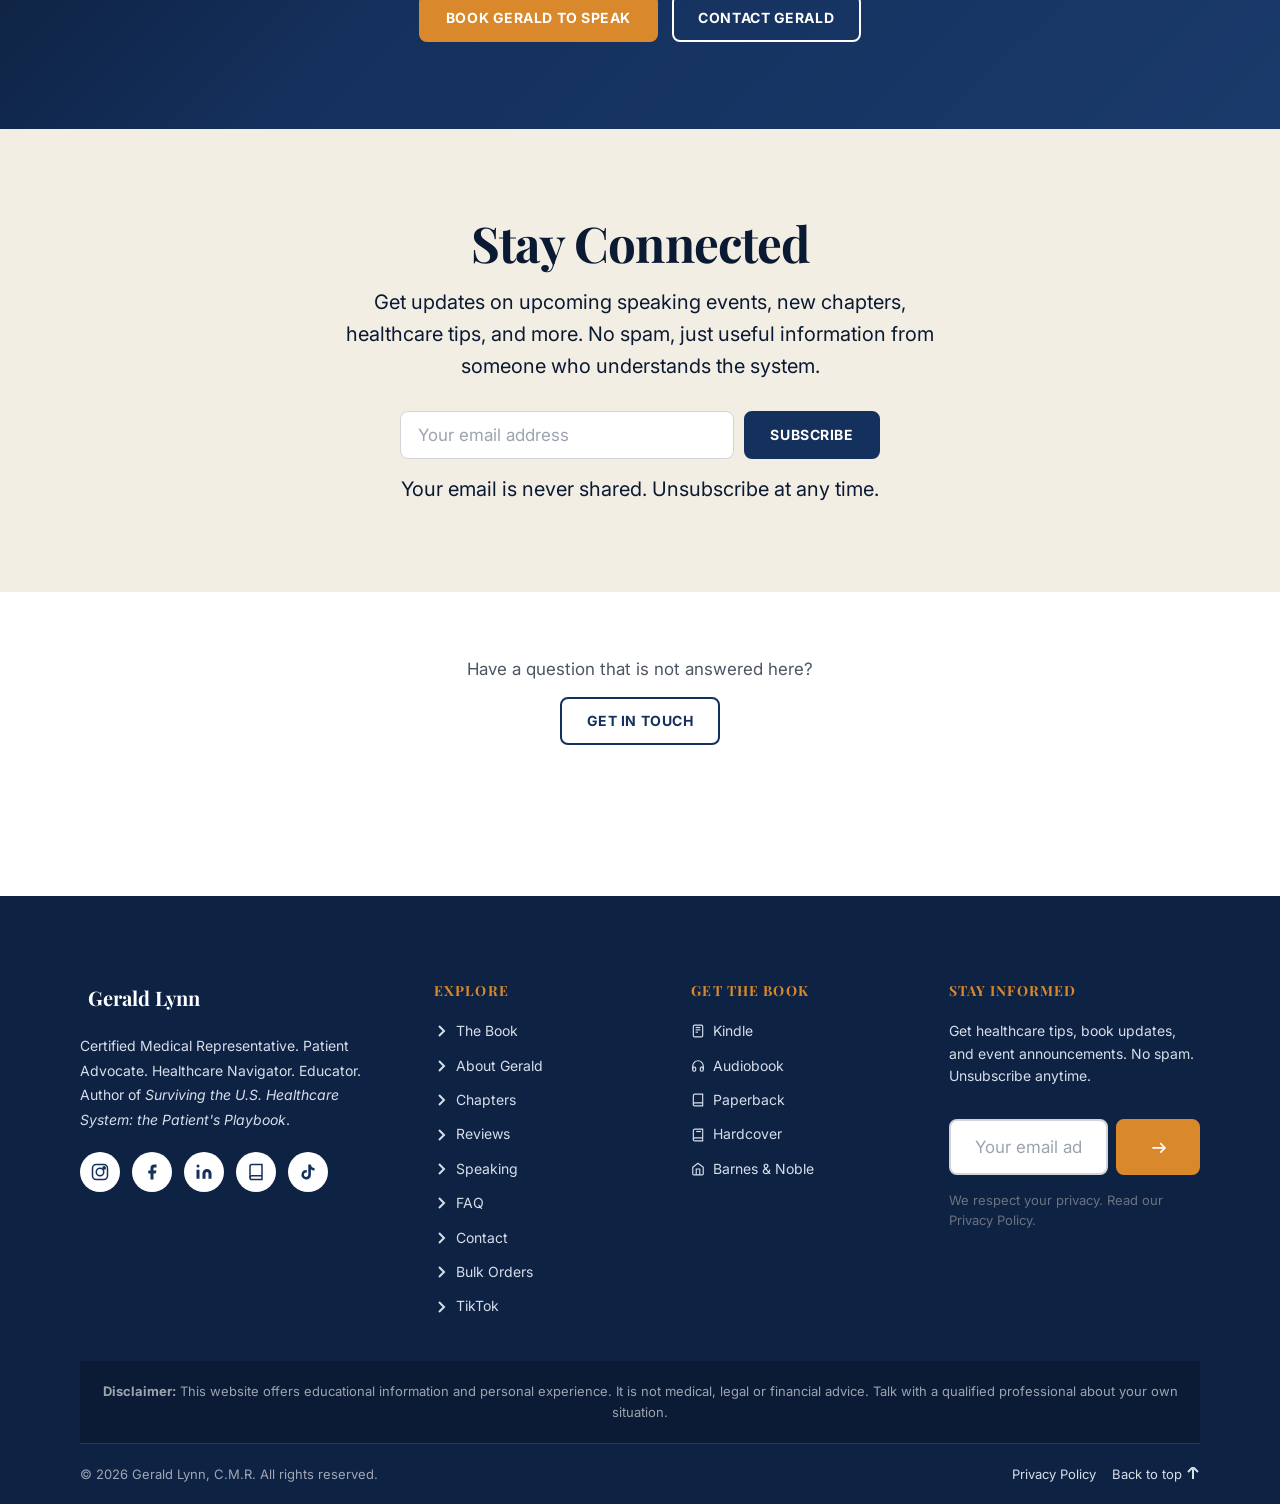
==== commit c4c0691e: "Updated author page and css" ====
--- a/index.html
+++ b/index.html
@@ -44,9 +44,9 @@
   <link rel="preconnect" href="https://fonts.googleapis.com">
   <link rel="preconnect" href="https://fonts.gstatic.com" crossorigin>
 
-  <!-- Google Fonts: Bricolage Grotesque (headings) + Instrument Sans (body) -->
+  <!-- Google Fonts: Playfair Display (headings) + Inter (body) -->
   <link
-    href="https://fonts.googleapis.com/css2?family=Bricolage+Grotesque:wght@600;700&family=Instrument+Sans:wght@400;500;700&display=swap"
+    href="https://fonts.googleapis.com/css2?family=Playfair+Display:wght@600;700&family=Inter:wght@400;500;600&display=swap"
     rel="stylesheet"
   >
 
@@ -157,7 +157,6 @@
 
       <!-- Logo / Wordmark -->
       <a href="index.html" class="header__logo" aria-label="Gerald Lynn, C.M.R., homepage">
-        <!-- TODO: Replace with actual logo image when Gerald provides one -->
         <span class="header__wordmark">Gerald Lynn, <abbr title="Certified Medical Representative">C.M.R.</abbr></span>
       </a>
 
@@ -177,13 +176,14 @@
           <li class="nav__item"><a href="reviews/" class="nav__link">Reviews</a></li>
           <li class="nav__item"><a href="speaking/" class="nav__link">Speaking</a></li>
           <li class="nav__item"><a href="faq/" class="nav__link">FAQ</a></li>
+          <li class="nav__item"><a href="buy/" class="nav__link">Buy</a></li>
           <li class="nav__item"><a href="contact/" class="nav__link">Contact</a></li>
         </ul>
       </nav>
 
       <!-- Buy CTA (always visible in header) -->
       <a href="https://www.amazon.com/dp/B0FXCZVW2J" class="btn btn--gold btn--sm header__cta" data-config="kindleUrl">
-        Buy the Book
+        Buy on Amazon
       </a>
 
     </div>
@@ -222,12 +222,15 @@
       <a href="faq/" class="mobile-nav-link">
         <span class="mobile-nav-link__dot" style="background-color: var(--tab-navy);" aria-hidden="true"></span> FAQ
       </a>
+      <a href="buy/" class="mobile-nav-link">
+        <span class="mobile-nav-link__dot" style="background-color: var(--gold);" aria-hidden="true"></span> Buy
+      </a>
       <a href="contact/" class="mobile-nav-link">
         <span class="mobile-nav-link__dot" style="background-color: var(--gold);" aria-hidden="true"></span> Contact
       </a>
     </div>
     <div class="mobile-menu__cta">
-      <a href="https://www.amazon.com/dp/B0FXCZVW2J" class="btn btn--gold" style="width: 100%;">Buy the Book</a>
+      <a href="https://www.amazon.com/dp/B0FXCZVW2J" class="btn btn--gold" style="width: 100%;">Buy on Amazon</a>
     </div>
     <div class="mobile-menu__social">
       <a href="https://www.instagram.com/geraldlynn.author/" target="_blank" rel="noopener noreferrer" class="social-icon" aria-label="Instagram">
@@ -241,6 +244,9 @@
       </a>
       <a href="https://www.goodreads.com/author/show/60993565.Gerald_Lynn_C_M_R_" target="_blank" rel="noopener noreferrer" class="social-icon" aria-label="Goodreads">
         <svg viewBox="0 0 24 24" fill="none" stroke="currentColor" stroke-width="2"><path d="M4 19.5A2.5 2.5 0 0 1 6.5 17H20"/><path d="M6.5 2H20v20H6.5A2.5 2.5 0 0 1 4 19.5v-15A2.5 2.5 0 0 1 6.5 2z"/></svg>
+      </a>
+      <a href="https://www.tiktok.com/@glynnauthor" target="_blank" rel="noopener noreferrer" class="social-icon" aria-label="TikTok">
+        <svg viewBox="0 0 24 24" fill="currentColor"><path d="M19.59 6.69a4.83 4.83 0 0 1-3.77-4.25V2h-3.45v13.67a2.89 2.89 0 0 1-5.2 1.74 2.89 2.89 0 0 1 2.31-4.64 2.93 2.93 0 0 1 .88.13V9.4a6.84 6.84 0 0 0-1-.05A6.33 6.33 0 0 0 5 20.1a6.34 6.34 0 0 0 10.86-4.43v-7a8.16 8.16 0 0 0 4.77 1.52v-3.4a4.85 4.85 0 0 1-1-.1z"/></svg>
       </a>
     </div>
     <div class="mobile-menu__footer">
@@ -292,7 +298,7 @@
     <!-- ==============================================================
          SECTION 1: HERO
          ============================================================== -->
-    <section class="hero" id="hero" aria-labelledby="hero-heading">
+    <section class="hero" id="hero" aria-labelledby="hero-heading" style="background-color: var(--navy); color: var(--white);">
       <div class="container hero__inner">
         
         <!-- Book Cover -->
@@ -310,14 +316,14 @@
 
         <!-- Hero Text -->
         <div class="hero__text reveal" data-load-order="2">
-          <p class="overline">A Patient's Playbook for Real Life</p>
-          <h1 id="hero-heading" class="display hero__title">
+          <p class="overline" style="color: var(--gold-light);">A Patient's Playbook for Real Life</p>
+          <h1 id="hero-heading" class="display hero__title" style="color: var(--white);">
             Surviving the U.S. Healthcare System
           </h1>
-          <p class="subtitle hero__subtitle">
+          <p class="subtitle hero__subtitle" style="color: var(--text-on-navy);">
             How to understand, navigate, and thrive, before, during, and after major medical events.
           </p>
-          <p class="hero__byline">
+          <p class="hero__byline" style="color: var(--white);">
             By <strong>Gerald Lynn, C.M.R.</strong>
           </p>
 
@@ -326,17 +332,17 @@
             <a href="https://www.amazon.com/dp/B0FXCZVW2J" class="btn btn--gold btn--lg btn-magnetic" data-config="kindleUrl">
               Get the Kindle Edition
             </a>
-            <a href="about/" class="btn btn--outline btn--lg">
+            <a href="about/" class="btn btn--outline-on-dark btn--lg">
               Learn More About the Book
             </a>
           </div>
 
           <!-- Format badges -->
           <ul class="hero__formats" aria-label="Available formats">
-            <li class="badge badge-outline">Kindle</li>
-            <li class="badge badge-outline">Paperback</li>
-            <li class="badge badge-outline">Hardcover</li>
-            <li class="badge badge-outline">Audiobook</li>
+            <li class="badge badge-outline" style="color: var(--white); border-color: rgba(255,255,255,0.3);">Kindle</li>
+            <li class="badge badge-outline" style="color: var(--white); border-color: rgba(255,255,255,0.3);">Paperback</li>
+            <li class="badge badge-outline" style="color: var(--white); border-color: rgba(255,255,255,0.3);">Hardcover</li>
+            <li class="badge badge-outline" style="color: var(--white); border-color: rgba(255,255,255,0.3);">Audiobook</li>
           </ul>
         </div>
 
@@ -477,13 +483,13 @@
           
           <div class="panel reveal" data-stagger="0" style="border-left: 4px solid var(--tab-blue);">
             <h3 class="h5" style="margin-bottom: var(--sp-xs);">Misdiagnoses</h3>
-            <p class="text-sm text-secondary">Learn how miscommunication between specialists and primary care doctors happen, and what questions to ask to ensure your symptoms are fully understood.</p>
+            <p class="text-sm text-secondary">Learn how miscommunication between specialists and primary care doctors happens, and what questions to ask to ensure your symptoms are fully understood.</p>
             <a href="chapters/#chapter-2" class="arrow-link" style="margin-top: var(--sp-sm);">See Chapter 2 <svg viewBox="0 0 24 24" fill="none" stroke="currentColor" stroke-width="2"><path d="M5 12h14M12 5l7 7-7 7"/></svg></a>
           </div>
 
           <div class="panel reveal" data-stagger="1" style="border-left: 4px solid var(--tab-green);">
-            <h3 class="h5" style="margin-bottom: var(--sp-xs);">Medication Errors</h3>
-            <p class="text-sm text-secondary">Potentially fatal medication errors occur more often than you think. Discover how to recognize when you are experiencing a drug interaction and your doctor may not know why.</p>
+            <h3 class="h5" style="margin-bottom: var(--sp-xs);">Medication Errors and Drug Interactions</h3>
+            <p class="text-sm text-secondary">Potentially Fatal medication errors occur when you are seeing multiple doctors and on multiple medications, more often than you think. Discover how to recognize when you are experiencing a drug interaction and your doctor may not know why.</p>
             <a href="chapters/#chapter-3" class="arrow-link" style="margin-top: var(--sp-sm);">See Chapter 3 <svg viewBox="0 0 24 24" fill="none" stroke="currentColor" stroke-width="2"><path d="M5 12h14M12 5l7 7-7 7"/></svg></a>
           </div>
 
@@ -596,7 +602,7 @@
             <div class="img-frame">
               <div class="img-frame__accent"></div>
               <div class="img-frame__image">
-                <img src="assets/images/gerald-lynn-life-on-fire-dallas-2026-closeup-600w.jpg" alt="Gerald Lynn smiling and holding his book in a navy blazer" loading="lazy" width="600" height="800" style="aspect-ratio: 3/4; object-fit: cover; object-position: top;">
+                <img src="assets/images/gerald-lynn-life-on-fire-dallas-2026-closeup-600w.jpg" alt="Gerald Lynn smiling and holding his book in a navy blazer" loading="lazy" width="600" height="800" style="aspect-ratio: 4/5; object-fit: cover; object-position: center top;">
               </div>
             </div>
           </div>
@@ -776,14 +782,14 @@
     </section>
 
     <!-- ==============================================================
-         SECTION 11: CHOOSE YOUR FORMAT
+         SECTION 11: WHERE TO BUY
          ============================================================== -->
     <section class="section" id="formats" aria-labelledby="formats-heading">
       <div class="container">
         
         <div class="section__header reveal text-center">
           <div class="tab-heading tab-heading--blue" style="justify-content: center;">
-            <h2 id="formats-heading" class="section__title">Choose Your Format</h2>
+            <h2 id="formats-heading" class="section__title">Where to buy</h2>
           </div>
           <p class="section__subtitle">Available everywhere you buy books.</p>
         </div>
@@ -827,8 +833,7 @@
             </div>
             <h3 class="format-card__title">Hardcover</h3>
             <p class="format-card__desc">Durable edition for your permanent library.</p>
-            <!-- TODO(GERALD): Hardcover link pending -->
-            <a href="#" class="btn btn--outline btn--sm" data-config="hardcoverUrl">Buy Hardcover</a>
+            <a href="https://www.amazon.com/dp/PASTE_HARDCOVER_LINK_HERE" class="btn btn--outline btn--sm" target="_blank" rel="noopener noreferrer">Buy on Amazon</a>
           </div>
 
           <!-- Barnes & Noble -->
@@ -1077,6 +1082,9 @@
             <a href="https://www.goodreads.com/author/show/60993565.Gerald_Lynn_C_M_R_" target="_blank" rel="noopener noreferrer" class="social-icon" aria-label="Goodreads">
               <svg viewBox="0 0 24 24" fill="none" stroke="currentColor" stroke-width="2"><path d="M4 19.5A2.5 2.5 0 0 1 6.5 17H20"/><path d="M6.5 2H20v20H6.5A2.5 2.5 0 0 1 4 19.5v-15A2.5 2.5 0 0 1 6.5 2z"/></svg>
             </a>
+            <a href="https://www.tiktok.com/@glynnauthor" target="_blank" rel="noopener noreferrer" class="social-icon" aria-label="TikTok">
+              <svg viewBox="0 0 24 24" fill="currentColor"><path d="M19.59 6.69a4.83 4.83 0 0 1-3.77-4.25V2h-3.45v13.67a2.89 2.89 0 0 1-5.2 1.74 2.89 2.89 0 0 1 2.31-4.64 2.93 2.93 0 0 1 .88.13V9.4a6.84 6.84 0 0 0-1-.05A6.33 6.33 0 0 0 5 20.1a6.34 6.34 0 0 0 10.86-4.43v-7a8.16 8.16 0 0 0 4.77 1.52v-3.4a4.85 4.85 0 0 1-1-.1z"/></svg>
+            </a>
           </div>
         </div>
 
@@ -1105,6 +1113,12 @@
             <a href="contact/" class="footer-link">
               <svg viewBox="0 0 14 14" fill="none" stroke="currentColor" stroke-width="2"><path d="M5 2l5 5-5 5"/></svg> Contact
             </a>
+            <a href="buy/#bulk" class="footer-link">
+              <svg viewBox="0 0 14 14" fill="none" stroke="currentColor" stroke-width="2"><path d="M5 2l5 5-5 5"/></svg> Bulk Orders
+            </a>
+            <a href="https://www.tiktok.com/@glynnauthor" target="_blank" rel="noopener noreferrer" class="footer-link">
+              <svg viewBox="0 0 14 14" fill="none" stroke="currentColor" stroke-width="2"><path d="M5 2l5 5-5 5"/></svg> TikTok
+            </a>
           </div>
         </div>
 
@@ -1122,7 +1136,7 @@
               <svg viewBox="0 0 24 24" fill="none" stroke="currentColor" stroke-width="2"><path d="M4 19.5A2.5 2.5 0 0 1 6.5 17H20"/><path d="M6.5 2H20v20H6.5A2.5 2.5 0 0 1 4 19.5v-15A2.5 2.5 0 0 1 6.5 2z"/></svg> Paperback
             </a>
             <!-- TODO(GERALD): Hardcover link pending — uses SITE_CONFIG.hardcoverUrl -->
-            <a href="#" data-config="hardcoverUrl" class="footer-buy-link">
+            <a href="https://www.amazon.com/dp/PASTE_HARDCOVER_LINK_HERE" class="footer-buy-link" target="_blank" rel="noopener noreferrer">
               <svg viewBox="0 0 24 24" fill="none" stroke="currentColor" stroke-width="2"><path d="M4 19.5A2.5 2.5 0 0 1 6.5 17H20"/><path d="M6.5 2H20v20H6.5A2.5 2.5 0 0 1 4 19.5v-15A2.5 2.5 0 0 1 6.5 2z"/><line x1="9" y1="6" x2="17" y2="6"/></svg> Hardcover
             </a>
             <a href="https://www.barnesandnoble.com/w/surviving-the-us-healthcare-system-gerald-lynn-c-m-r/1148602416?ean=9798349539831" target="_blank" rel="noopener noreferrer" class="footer-buy-link">
@@ -1209,4 +1223,4 @@
   <script src="js/nav.js" defer></script>
 
 </body>
-</html>
+</html>
--- a/css/style.css
+++ b/css/style.css
@@ -124,8 +124,8 @@
   --ls-mega:      0.12em;
 
   /* ---- Font families ---- */
-  --ff-heading: "Bricolage Grotesque", "Segoe UI", system-ui, sans-serif;
-  --ff-body:    "Instrument Sans", "Segoe UI", system-ui, sans-serif;
+  --ff-heading: "Playfair Display", "Georgia", serif;
+  --ff-body:    "Inter", "Segoe UI", system-ui, sans-serif;
   --ff-mono:    "JetBrains Mono", "Fira Code", "Consolas", monospace;
 
   /* ---- Spacing Scale (fluid) ---- */
@@ -4302,7 +4302,8 @@
    ========================================= */
 .hero {
   padding-block: var(--sp-4xl);
-  background-color: var(--off-white);
+  background-color: var(--navy);
+  color: var(--white);
 }
 
 .hero__inner {
@@ -4327,11 +4328,17 @@
 
 .hero__title {
   margin-bottom: var(--sp-sm);
+  color: var(--white);
 }
 
 .hero__byline {
   margin-bottom: var(--sp-lg);
   font-size: var(--fs-md);
+  color: var(--text-on-navy);
+}
+
+.hero__subtitle {
+  color: var(--text-on-navy);
 }
 
 .hero__actions {
@@ -4617,3 +4624,11 @@
     transform: none !important;
   }
 }
+/* =========================================
+   HIDE COLORED TAB RAIL ON PHONES
+   ========================================= */
+@media (max-width: 900px) {
+  .tab-rail {
+    display: none !important;
+  }
+}
